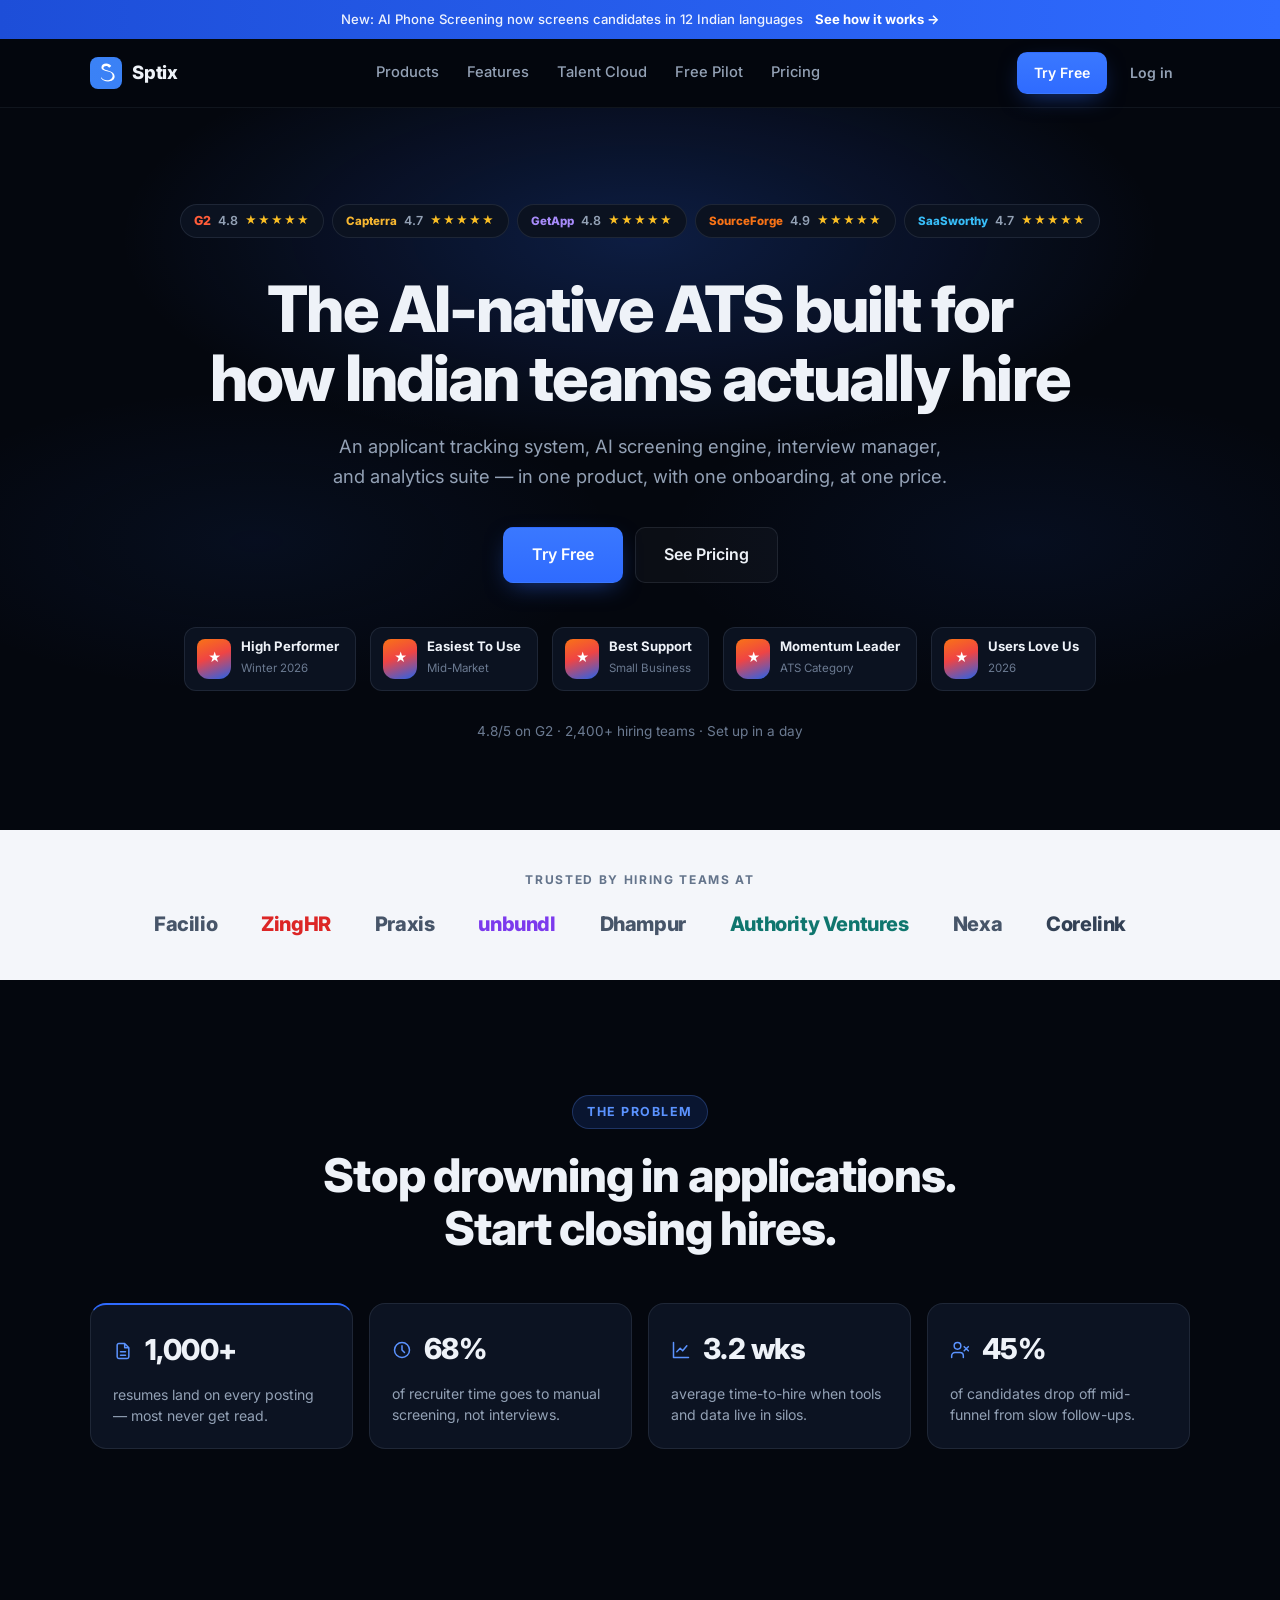
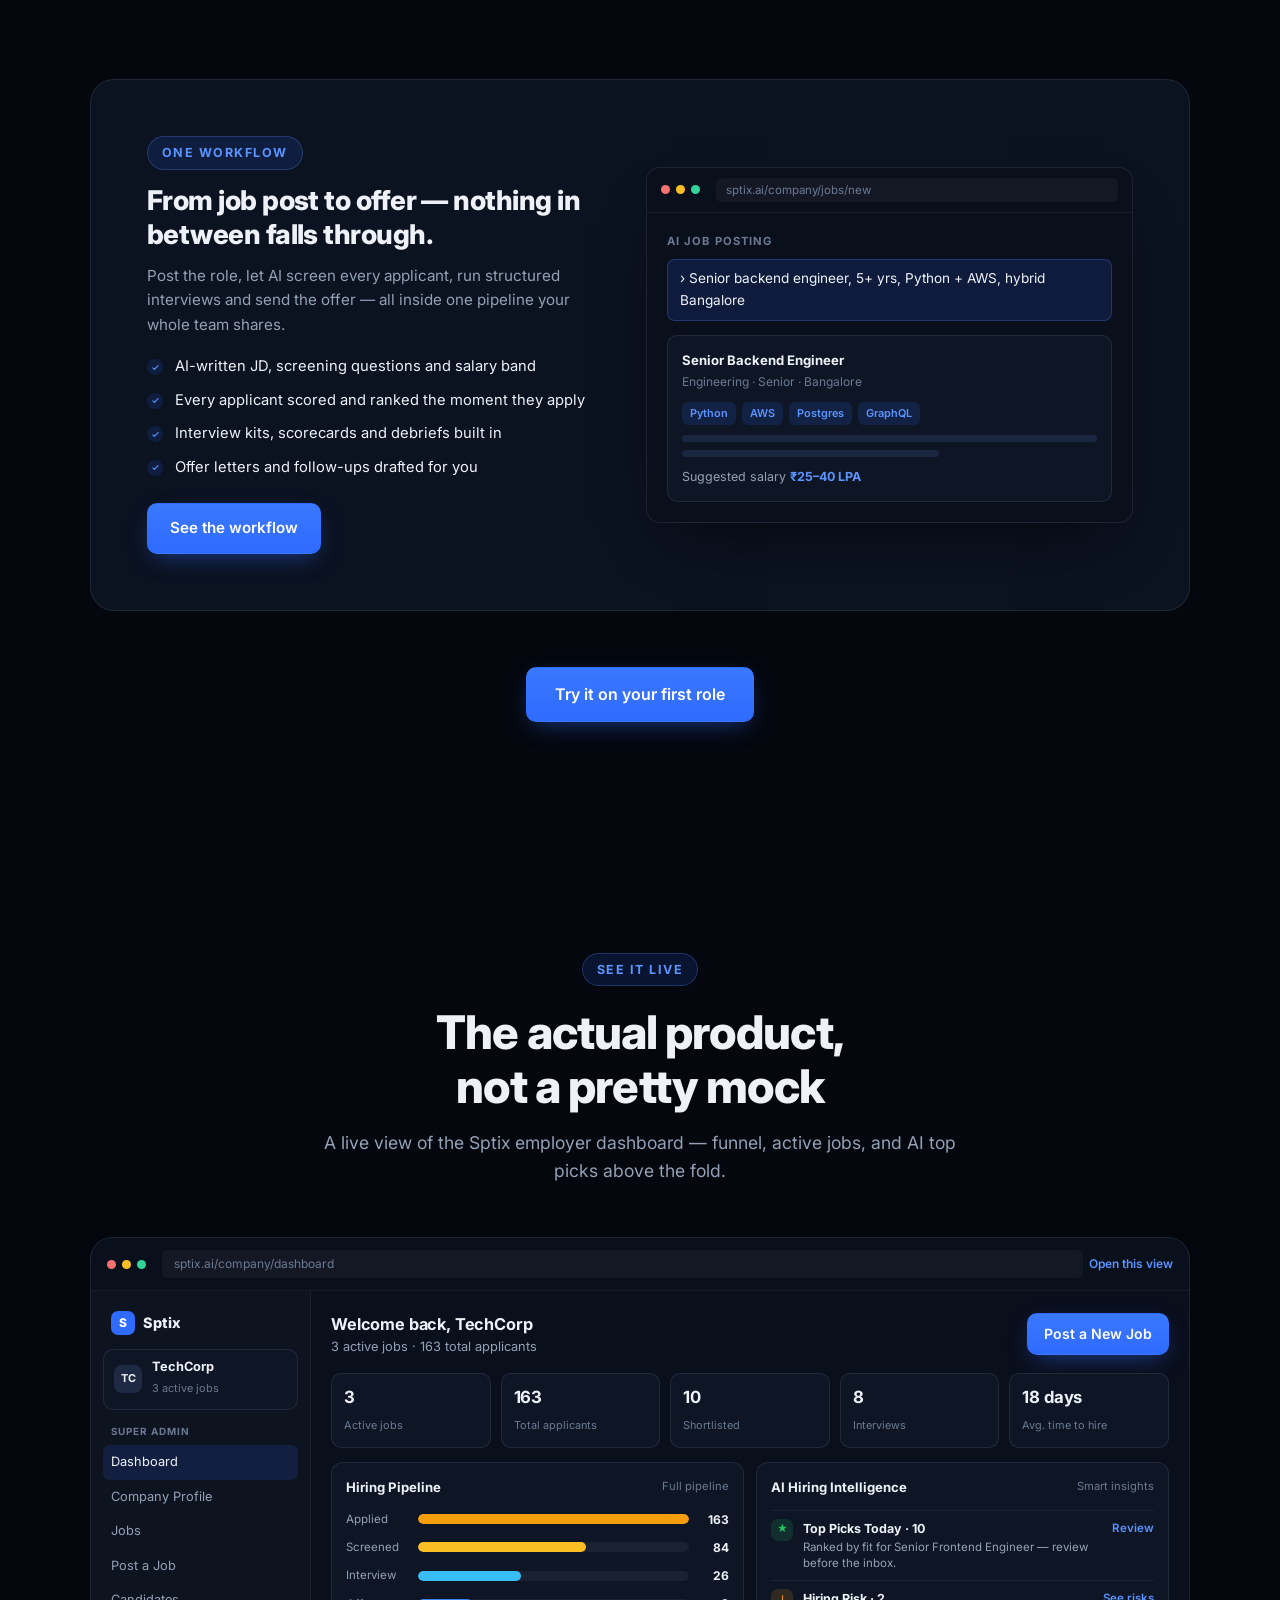
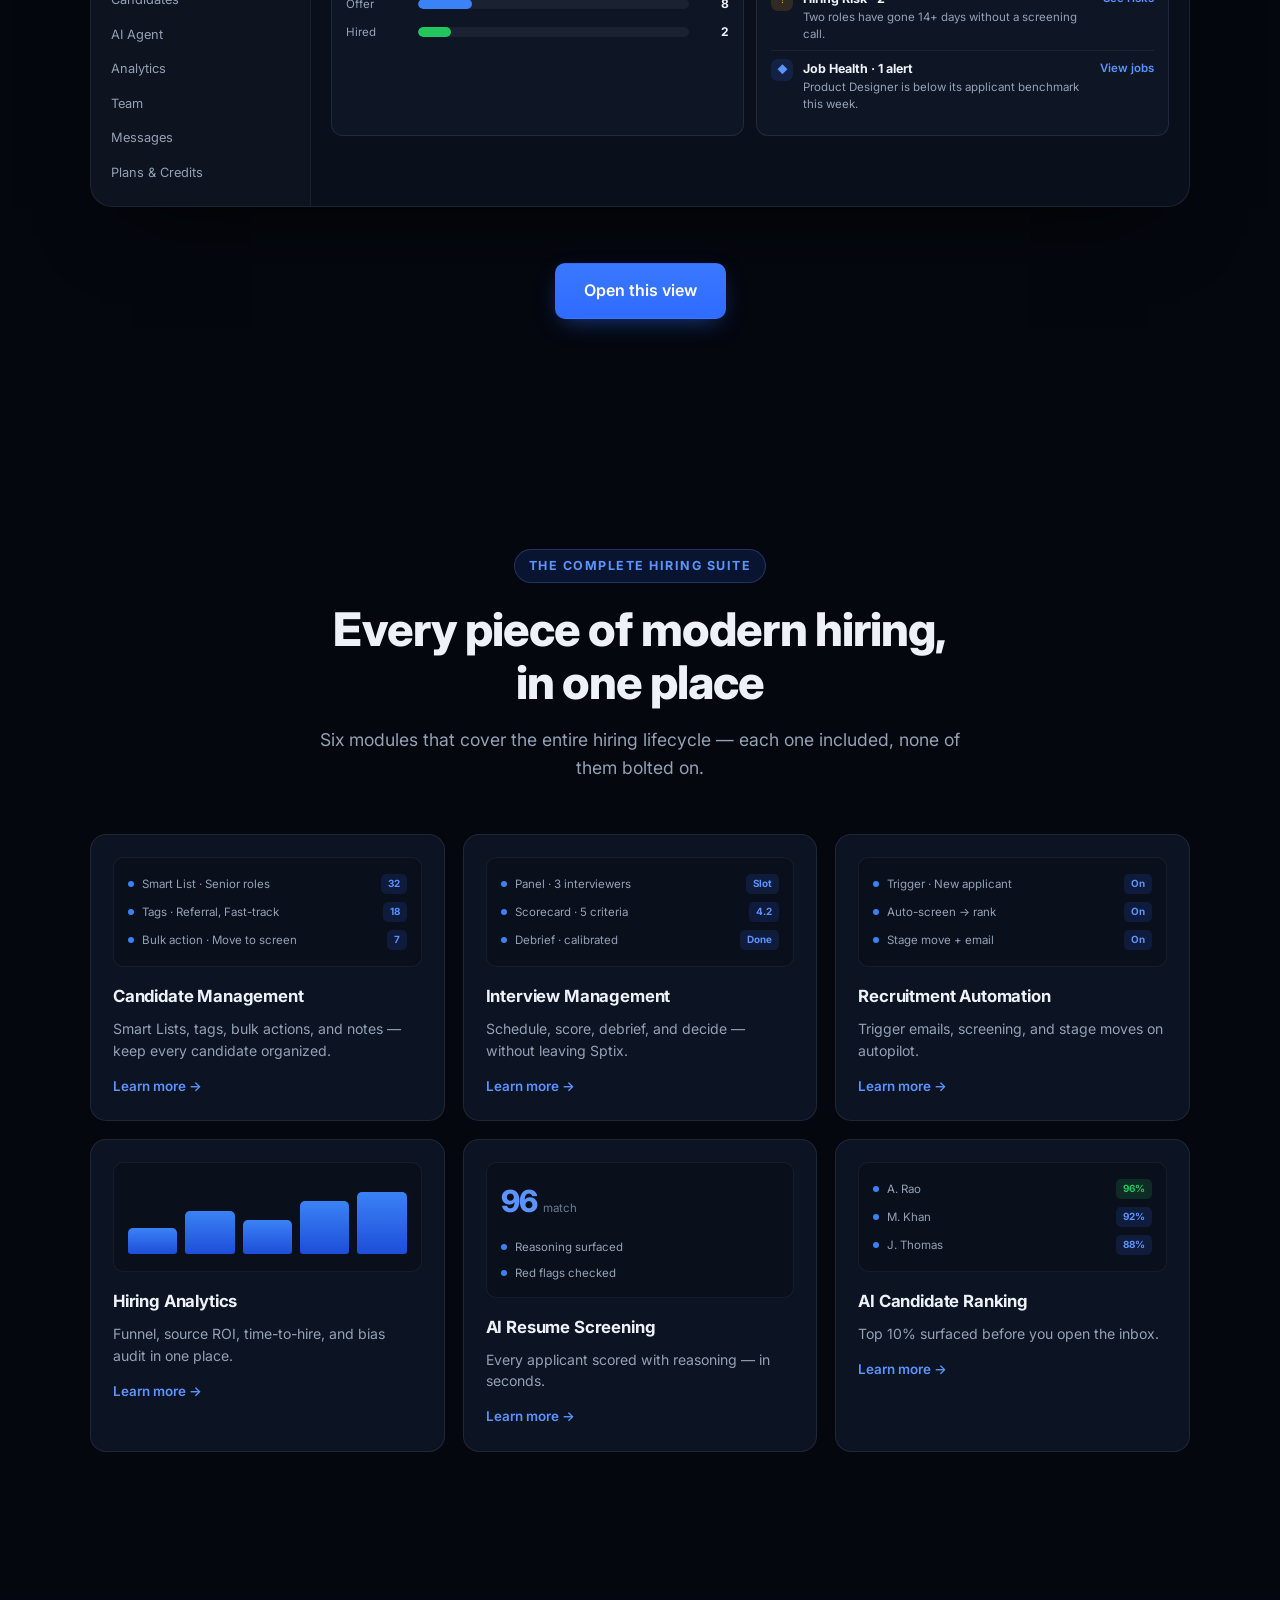
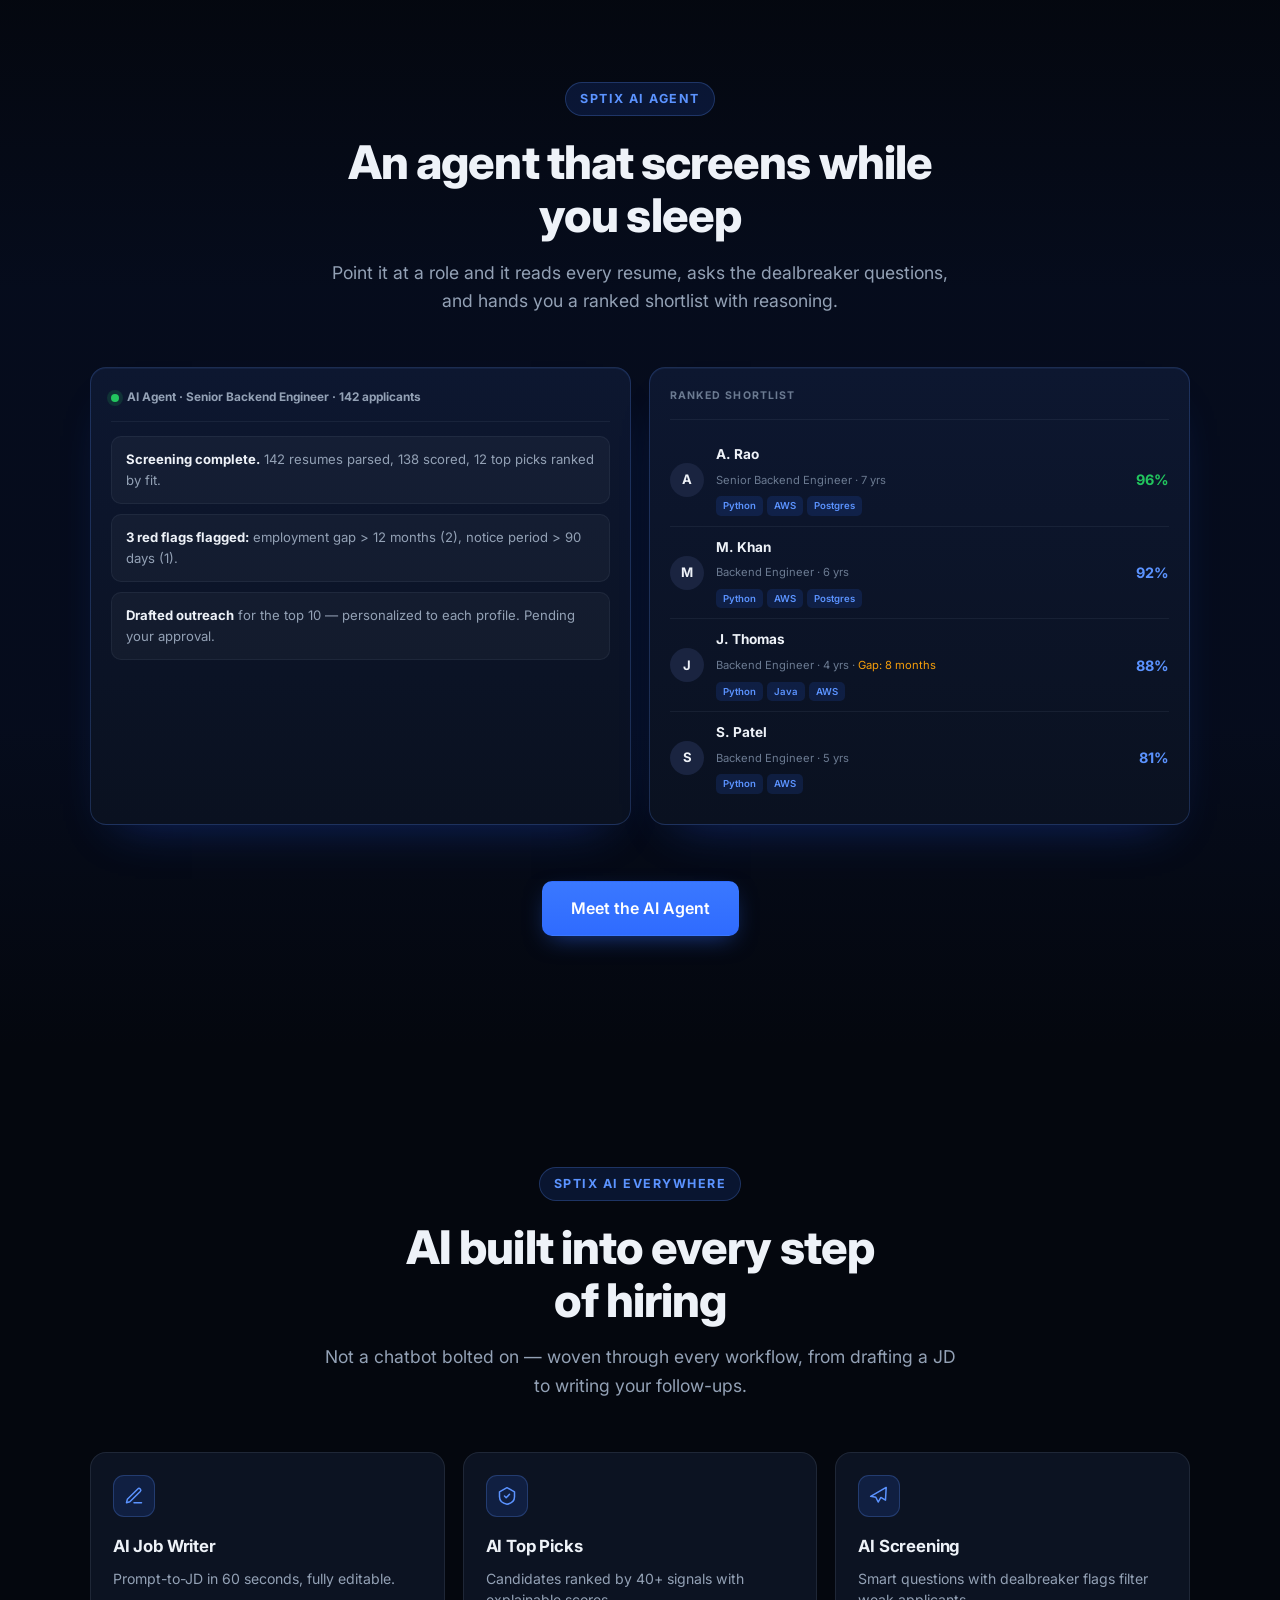
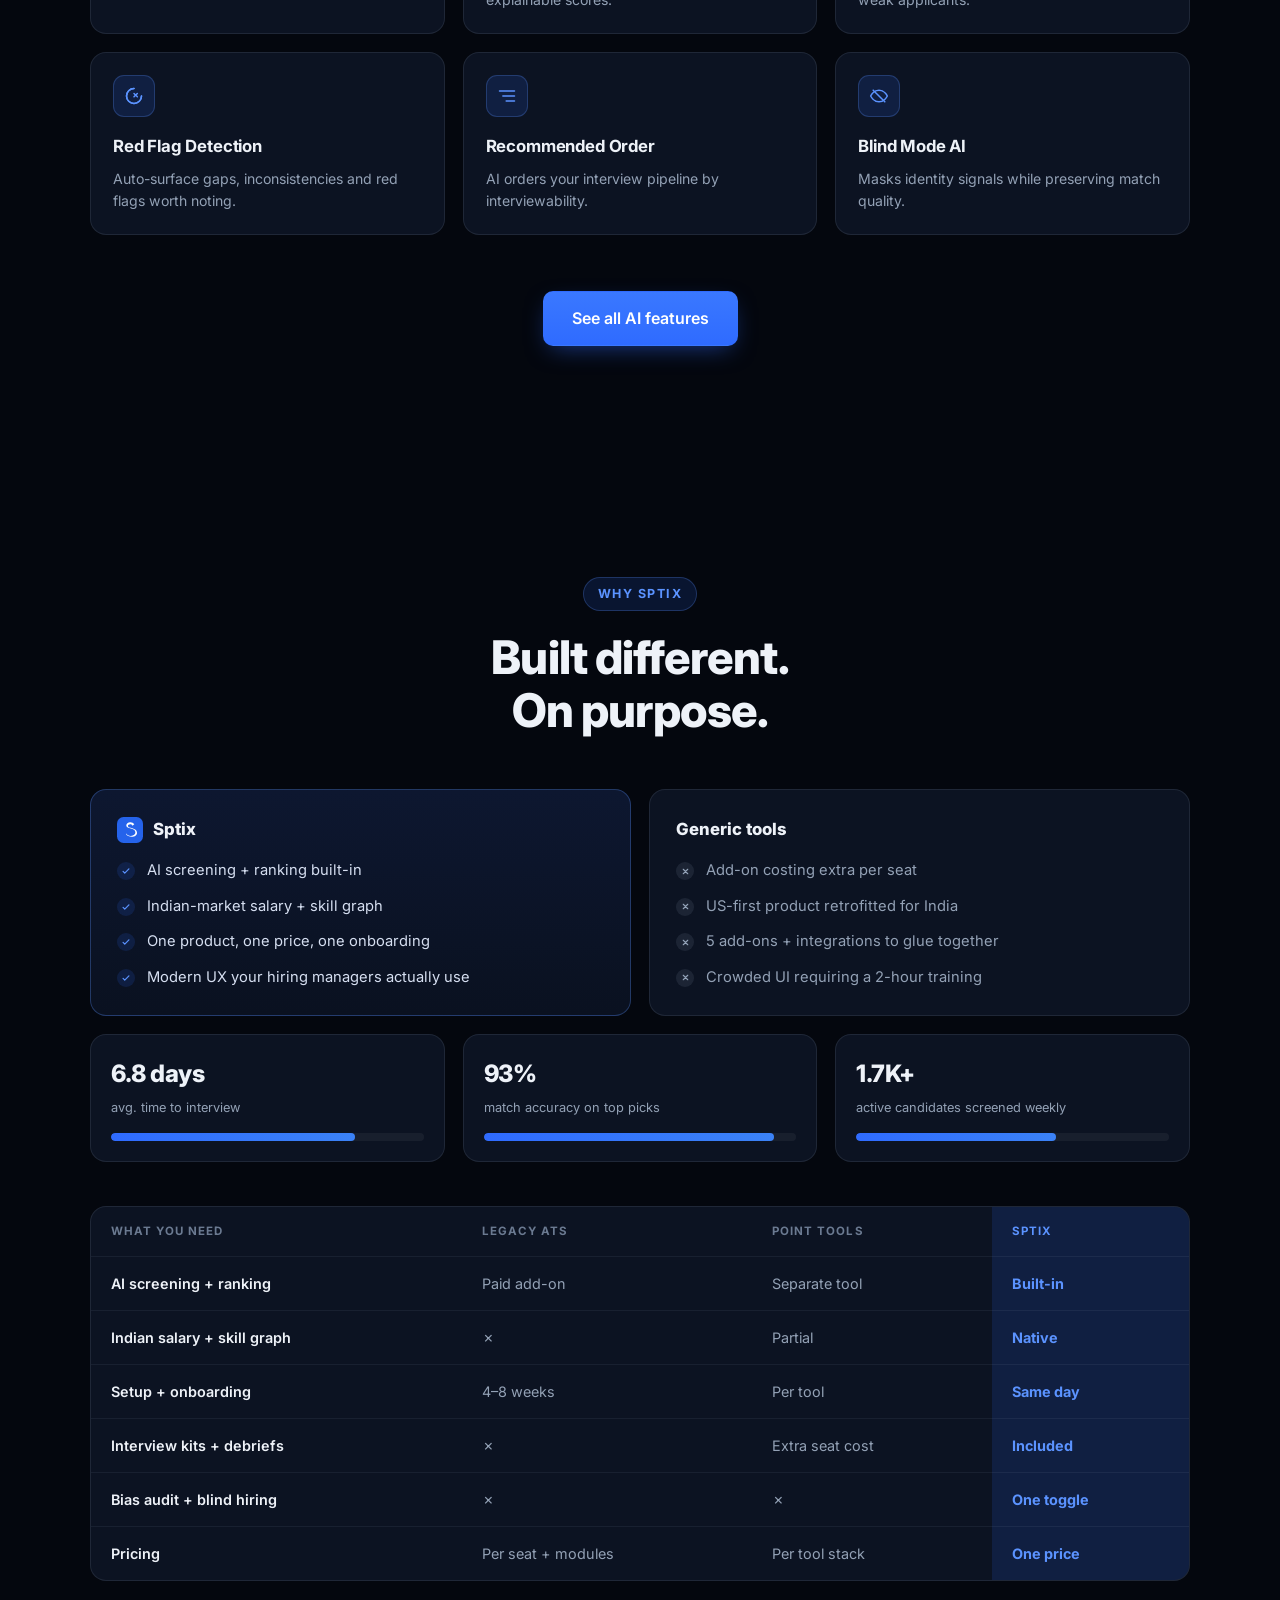
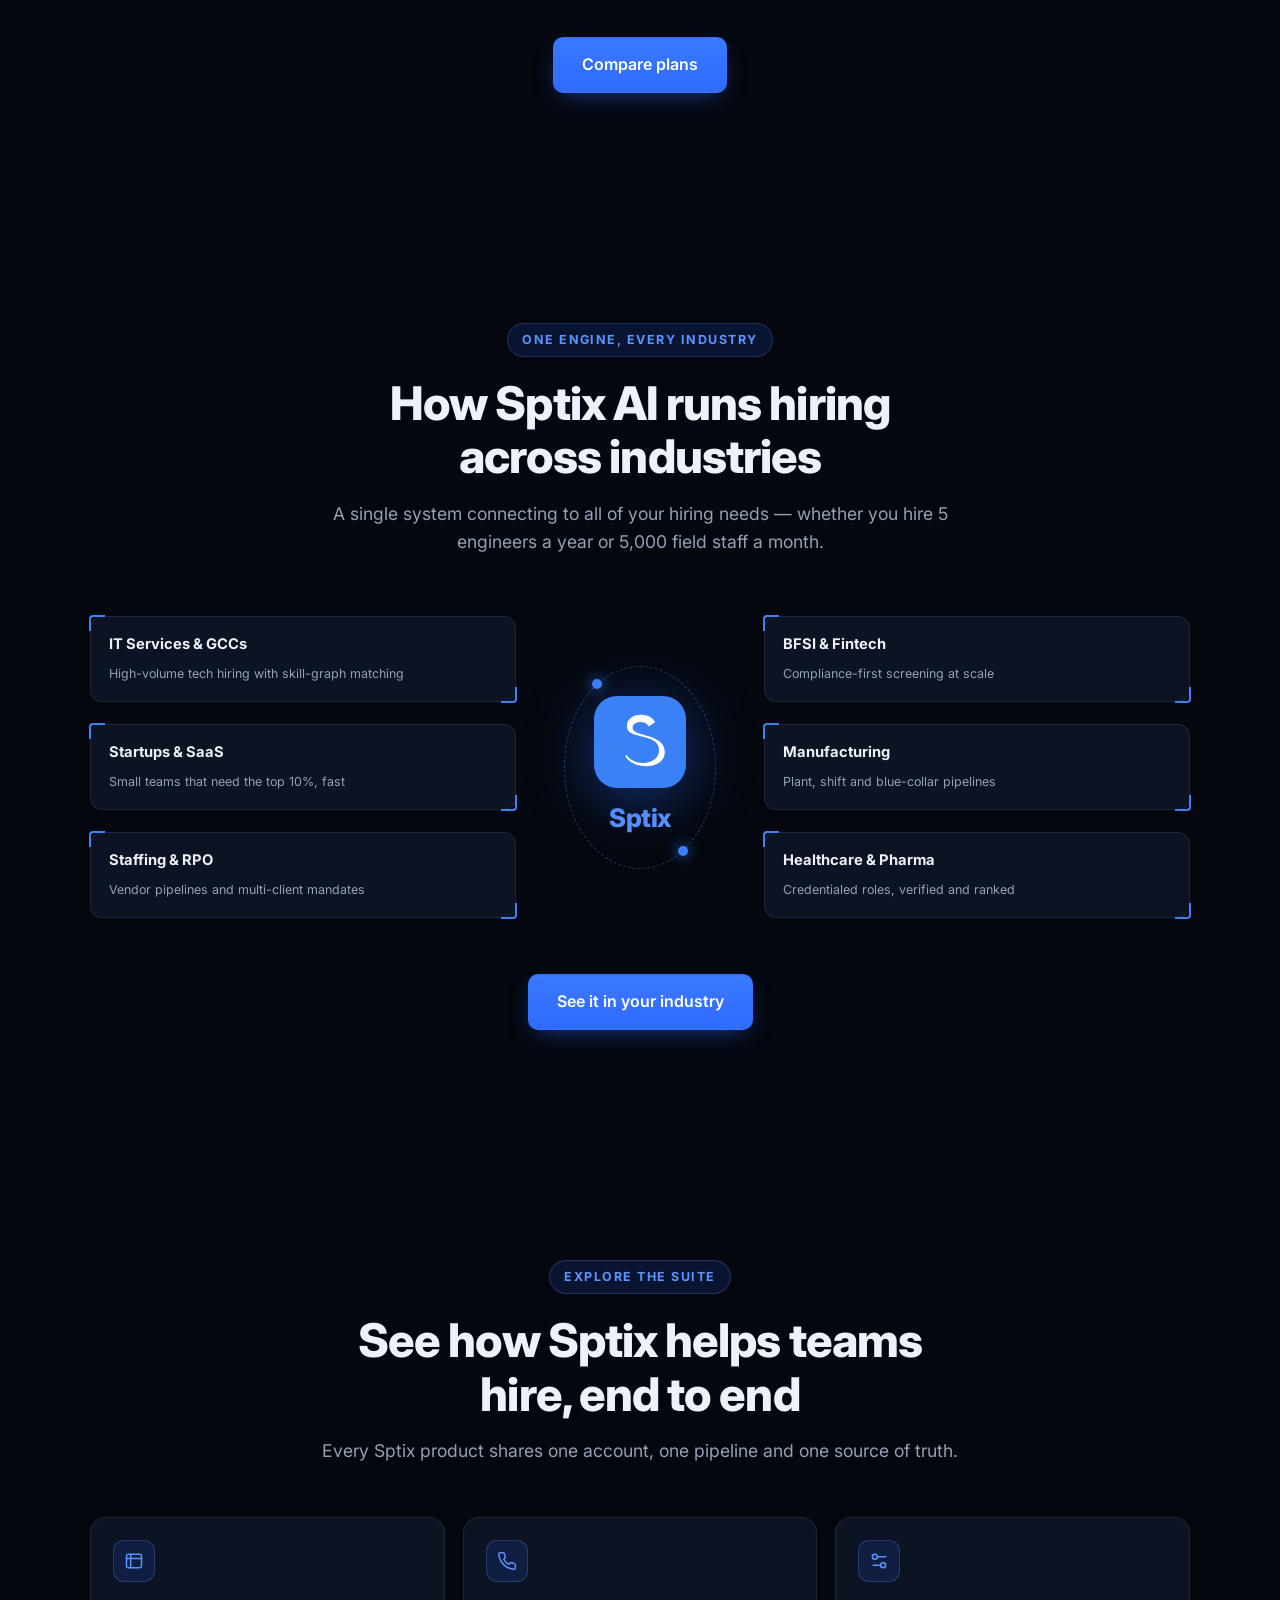
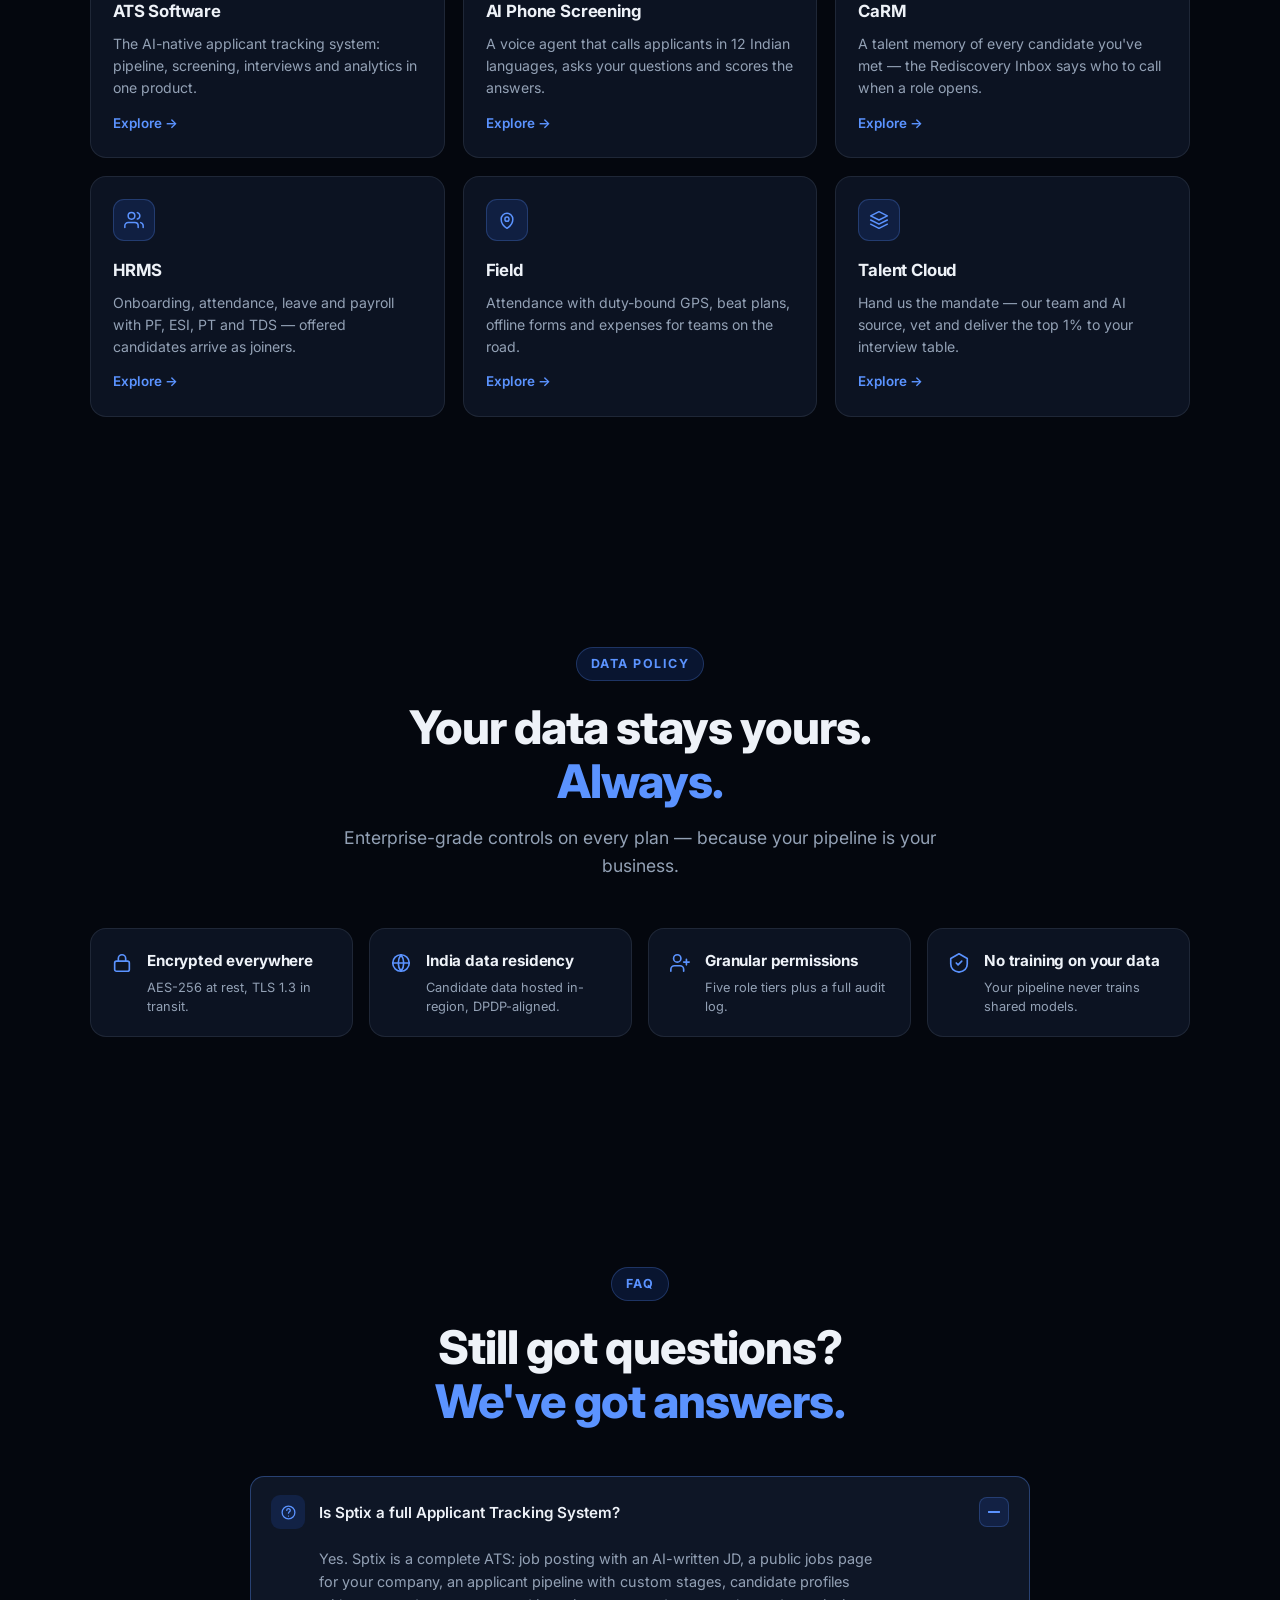
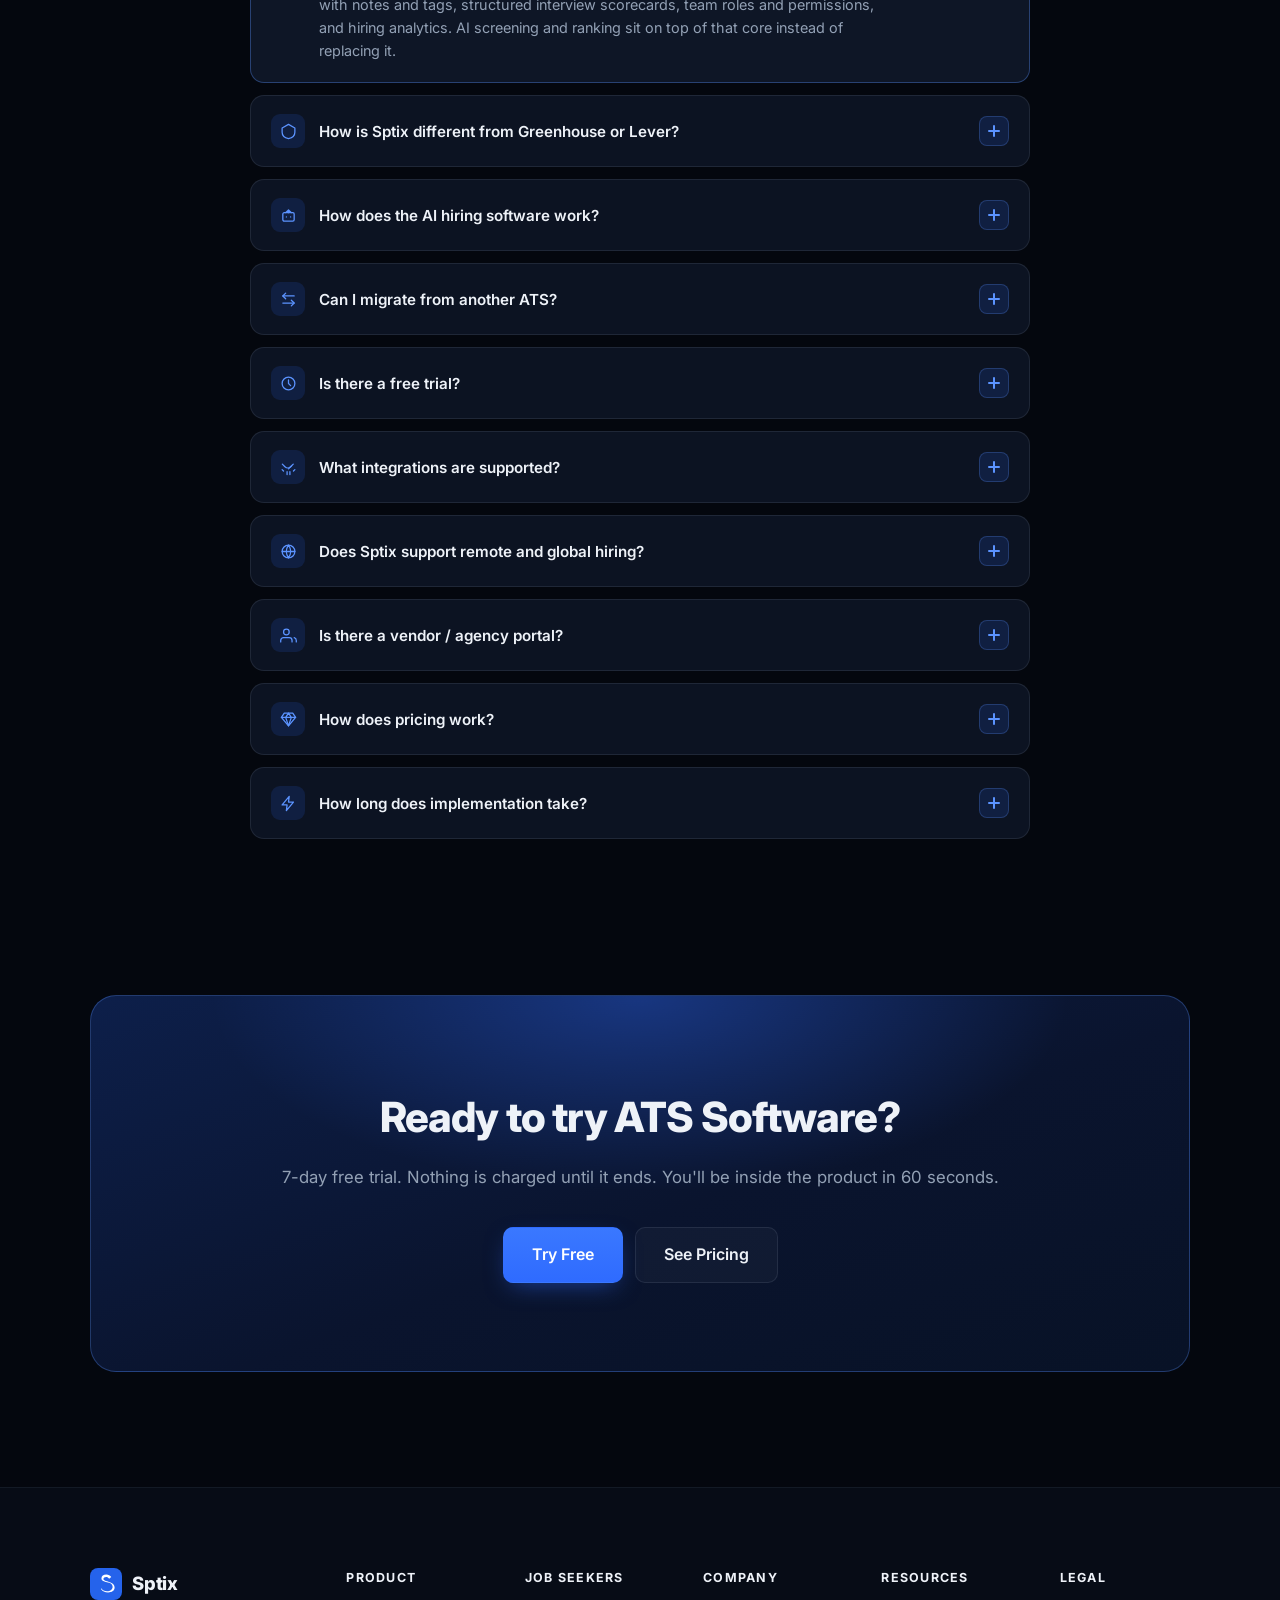
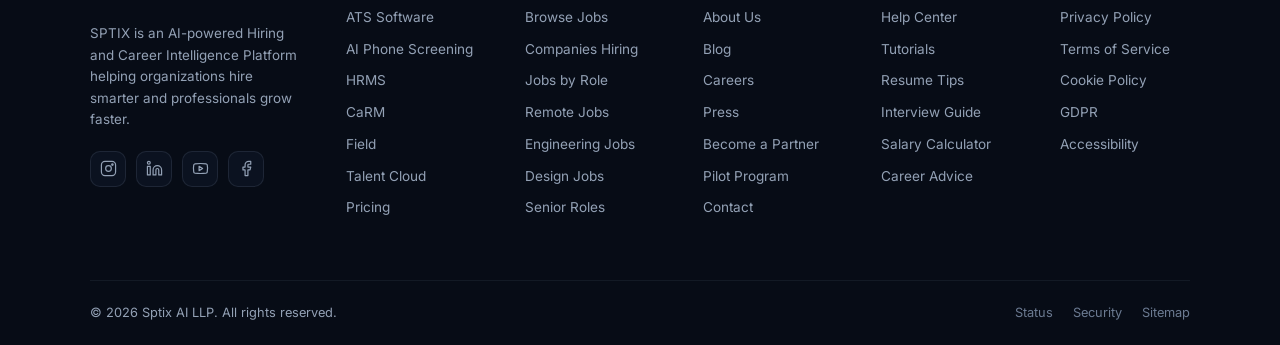
==== index.html @ e053ceda "Sptix ATS landing page — fully responsive marketing site Dark-themed single-page site for the Sptix " ====
<!DOCTYPE html>
<html lang="en">
<head>
<meta charset="UTF-8">
<meta name="viewport" content="width=device-width, initial-scale=1.0">
<title>Sptix — The AI-native ATS built for how Indian teams actually hire</title>
<meta name="description" content="An applicant tracking system, AI screening engine, interview manager, and analytics suite — in one product, with one onboarding, at one price.">
<link rel="preconnect" href="https://fonts.googleapis.com">
<link rel="preconnect" href="https://fonts.gstatic.com" crossorigin>
<link href="https://fonts.googleapis.com/css2?family=Inter:wght@400;500;600;700;800&display=swap" rel="stylesheet">
<link rel="stylesheet" href="css/styles.css">
<link rel="icon" href="data:image/svg+xml,%3Csvg xmlns='http://www.w3.org/2000/svg' viewBox='0 0 32 32'%3E%3Crect width='32' height='32' rx='8' fill='%232563eb'/%3E%3Cpath d='M11 20.5c1.2 2 3.5 3 6 3 3.4 0 5.7-1.9 5.7-4.6 0-6.4-11.5-3.4-11.5-8.5 0-2.4 2-4 5-4 2.2 0 4 .9 5.1 2.5l-2.2 1.6c-.8-1.1-1.8-1.6-3-1.6-1.8 0-2.9.9-2.9 2.1 0 3.2 11.5 1.9 11.5 8.5 0 3.1-2.8 5.1-6.7 5.1-3.2 0-6-1.3-7.3-3.4z' fill='%23fff' transform='scale(.86) translate(2.6,2.2)'/%3E%3C/svg%3E">
</head>
<body>

<!-- Announcement bar -->
<div class="announce">
  <div class="container announce-inner">
    <p>New: AI Phone Screening now screens candidates in 12 Indian languages</p>
    <a href="#" class="announce-link">See how it works <span aria-hidden="true">→</span></a>
  </div>
</div>

<!-- Header / Nav -->
<header class="site-header" id="top">
  <div class="container nav-wrap">
    <a href="#" class="brand" aria-label="Sptix home">
      <svg class="brand-mark" viewBox="0 0 40 40" aria-hidden="true">
        <rect width="40" height="40" rx="10" fill="url(#bm)"/>
        <path d="M14 25.4c1.4 2.4 4.3 3.7 7.3 3.7 4.2 0 7-2.3 7-5.6 0-7.8-14-4.2-14-10.4 0-2.9 2.5-4.9 6.1-4.9 2.7 0 4.9 1.1 6.2 3.1l-2.7 2c-1-1.4-2.2-2-3.6-2-2.2 0-3.5 1.1-3.5 2.6 0 3.9 14 2.3 14 10.4 0 3.8-3.4 6.2-8.2 6.2-3.9 0-7.3-1.6-8.9-4.2z" fill="#fff"/>
        <defs><linearGradient id="bm" x1="0" y1="0" x2="40" y2="40"><stop stop-color="#3b82f6"/><stop offset="1" stop-color="#1d4ed8"/></linearGradient></defs>
      </svg>
      <span class="brand-name">Sptix</span>
    </a>

    <nav class="nav-links" aria-label="Primary">
      <a href="#features">Products</a>
      <a href="#product">Features</a>
      <a href="#ai-agent">Talent Cloud</a>
      <a href="#suite">Free Pilot</a>
      <a href="#pricing">Pricing</a>
    </nav>

    <div class="nav-actions">
      <a href="#" class="btn btn-primary btn-sm">Try Free</a>
      <a href="#" class="btn btn-ghost btn-sm">Log in</a>
      <button class="nav-toggle" id="navToggle" aria-label="Open menu" aria-expanded="false" aria-controls="mobileMenu">
        <span></span><span></span><span></span>
      </button>
    </div>
  </div>

  <!-- Mobile menu -->
  <div class="mobile-menu" id="mobileMenu" hidden>
    <nav class="mobile-menu-links" aria-label="Mobile">
      <a href="#features">Products</a>
      <a href="#product">Features</a>
      <a href="#ai-agent">Talent Cloud</a>
      <a href="#suite">Free Pilot</a>
      <a href="#pricing">Pricing</a>
    </nav>
    <div class="mobile-menu-actions">
      <a href="#" class="btn btn-primary btn-block">Try Free</a>
      <a href="#" class="btn btn-ghost btn-block">Log in</a>
    </div>
  </div>
</header>

<main>

<!-- Hero -->
<section class="hero">
  <div class="hero-glow" aria-hidden="true"></div>
  <div class="container hero-inner">
    <div class="hero-badges">
      <span class="hb"><span class="hb-logo g2">G2</span> 4.8 <span class="stars" aria-hidden="true">★★★★★</span></span>
      <span class="hb"><span class="hb-logo cap">Capterra</span> 4.7 <span class="stars" aria-hidden="true">★★★★★</span></span>
      <span class="hb"><span class="hb-logo gtw">GetApp</span> 4.8 <span class="stars" aria-hidden="true">★★★★★</span></span>
      <span class="hb"><span class="hb-logo sd">SourceForge</span> 4.9 <span class="stars" aria-hidden="true">★★★★★</span></span>
      <span class="hb"><span class="hb-logo sa">SaaSworthy</span> 4.7 <span class="stars" aria-hidden="true">★★★★★</span></span>
    </div>

    <h1 class="hero-title">The AI-native ATS built for<br class="br-desktop"> how Indian teams actually hire</h1>
    <p class="hero-sub">An applicant tracking system, AI screening engine, interview manager, and analytics suite — in one product, with one onboarding, at one price.</p>

    <div class="hero-cta">
      <a href="#" class="btn btn-primary btn-lg">Try Free</a>
      <a href="#pricing" class="btn btn-outline btn-lg">See Pricing</a>
    </div>

    <div class="hero-awards">
      <div class="award"><span class="award-shield"></span><div><strong>High Performer</strong><small>Winter 2026</small></div></div>
      <div class="award"><span class="award-shield"></span><div><strong>Easiest To Use</strong><small>Mid-Market</small></div></div>
      <div class="award"><span class="award-shield"></span><div><strong>Best Support</strong><small>Small Business</small></div></div>
      <div class="award"><span class="award-shield"></span><div><strong>Momentum Leader</strong><small>ATS Category</small></div></div>
      <div class="award"><span class="award-shield"></span><div><strong>Users Love Us</strong><small>2026</small></div></div>
    </div>

    <p class="hero-note">4.8/5 on G2 · 2,400+ hiring teams · Set up in a day</p>
  </div>
</section>

<!-- Trust strip (light) -->
<section class="trust">
  <div class="container trust-inner">
    <p class="trust-label">Trusted by hiring teams at</p>
    <div class="trust-logos">
      <span class="tlogo">Facilio</span>
      <span class="tlogo">ZingHR</span>
      <span class="tlogo">Praxis</span>
      <span class="tlogo">unbundl</span>
      <span class="tlogo">Dhampur</span>
      <span class="tlogo">Authority&nbsp;Ventures</span>
      <span class="tlogo">Nexa</span>
      <span class="tlogo">Corelink</span>
    </div>
  </div>
</section>

<!-- Problem -->
<section class="section problem">
  <div class="container">
    <p class="eyebrow">The problem</p>
    <h2 class="section-title">Stop drowning in applications.<br class="br-desktop"> Start closing hires.</h2>
    <div class="stats-grid">
      <div class="stat-card stat-feature">
        <div class="stat-top">
          <svg class="ico" viewBox="0 0 24 24"><path d="M14 3v5h5M9 13h6M9 17h6M7 21h10a2 2 0 0 0 2-2V8l-5-5H7a2 2 0 0 0-2 2v14a2 2 0 0 0 2 2Z"/></svg>
          <span class="stat-num">1,000+</span>
        </div>
        <p class="stat-label">resumes land on every posting — most never get read.</p>
      </div>
      <div class="stat-card">
        <div class="stat-top">
          <svg class="ico" viewBox="0 0 24 24"><circle cx="12" cy="12" r="9"/><path d="M12 7v5l3 3"/></svg>
          <span class="stat-num">68%</span>
        </div>
        <p class="stat-label">of recruiter time goes to manual screening, not interviews.</p>
      </div>
      <div class="stat-card">
        <div class="stat-top">
          <svg class="ico" viewBox="0 0 24 24"><path d="M3 3v18h18"/><path d="m7 14 4-4 3 3 5-6"/></svg>
          <span class="stat-num">3.2 wks</span>
        </div>
        <p class="stat-label">average time-to-hire when tools and data live in silos.</p>
      </div>
      <div class="stat-card">
        <div class="stat-top">
          <svg class="ico" viewBox="0 0 24 24"><path d="M16 21v-2a4 4 0 0 0-4-4H6a4 4 0 0 0-4 4v2"/><circle cx="9" cy="7" r="4"/><path d="m17 8 5 5m0-5-5 5"/></svg>
          <span class="stat-num">45%</span>
        </div>
        <p class="stat-label">of candidates drop off mid-funnel from slow follow-ups.</p>
      </div>
    </div>
  </div>
</section>

<!-- Workflow preview block -->
<section class="section workflow">
  <div class="container">
    <div class="split-panel">
      <div class="split-text">
        <p class="eyebrow">One workflow</p>
        <h3>From job post to offer — nothing in between falls through.</h3>
        <p class="muted">Post the role, let AI screen every applicant, run structured interviews and send the offer — all inside one pipeline your whole team shares.</p>
        <ul class="check-list">
          <li>AI-written JD, screening questions and salary band</li>
          <li>Every applicant scored and ranked the moment they apply</li>
          <li>Interview kits, scorecards and debriefs built in</li>
          <li>Offer letters and follow-ups drafted for you</li>
        </ul>
        <a href="#" class="btn btn-primary">See the workflow</a>
      </div>
      <div class="split-ui">
        <div class="mini-window">
          <div class="mw-bar"><span class="mw-dot"></span><span class="mw-dot"></span><span class="mw-dot"></span><span class="mw-url">sptix.ai/company/jobs/new</span></div>
          <div class="mw-body">
            <p class="mw-label">AI Job Posting</p>
            <p class="mw-prompt">› Senior backend engineer, 5+ yrs, Python + AWS, hybrid Bangalore</p>
            <div class="mw-card">
              <strong>Senior Backend Engineer</strong>
              <span class="mw-meta">Engineering · Senior · Bangalore</span>
              <div class="mw-chips"><span>Python</span><span>AWS</span><span>Postgres</span><span>GraphQL</span></div>
              <div class="mw-line"></div>
              <div class="mw-line short"></div>
              <div class="mw-salary">Suggested salary <strong>₹25–40 LPA</strong></div>
            </div>
          </div>
        </div>
      </div>
    </div>
    <div class="center"><a href="#" class="btn btn-primary btn-lg">Try it on your first role</a></div>
  </div>
</section>

<!-- Product preview -->
<section class="section product" id="product">
  <div class="container">
    <p class="eyebrow">See it live</p>
    <h2 class="section-title">The actual product,<br class="br-desktop"> not a pretty mock</h2>
    <p class="section-sub">A live view of the Sptix employer dashboard — funnel, active jobs, and AI top picks above the fold.</p>

    <div class="dash">
      <div class="dash-bar">
        <span class="mw-dot"></span><span class="mw-dot"></span><span class="mw-dot"></span>
        <span class="dash-url">sptix.ai/company/dashboard</span>
        <a href="#" class="dash-open">Open this view</a>
      </div>
      <div class="dash-body">
        <aside class="dash-side">
          <div class="ds-brand"><span class="ds-logo">S</span> Sptix</div>
          <div class="ds-company"><span class="ds-avatar">TC</span><div><strong>TechCorp</strong><small>3 active jobs</small></div></div>
          <nav class="ds-nav">
            <span class="ds-head">Super Admin</span>
            <a class="active" href="#">Dashboard</a>
            <a href="#">Company Profile</a>
            <a href="#">Jobs</a>
            <a href="#">Post a Job</a>
            <a href="#">Candidates</a>
            <a href="#">AI Agent</a>
            <a href="#">Analytics</a>
            <a href="#">Team</a>
            <a href="#">Messages</a>
            <a href="#">Plans &amp; Credits</a>
          </nav>
        </aside>
        <div class="dash-main">
          <div class="dash-top">
            <div><h4>Welcome back, TechCorp</h4><p class="muted">3 active jobs · 163 total applicants</p></div>
            <a href="#" class="btn btn-primary btn-sm">Post a New Job</a>
          </div>
          <div class="dash-stats">
            <div class="dstat"><strong>3</strong><span>Active jobs</span></div>
            <div class="dstat"><strong>163</strong><span>Total applicants</span></div>
            <div class="dstat"><strong>10</strong><span>Shortlisted</span></div>
            <div class="dstat"><strong>8</strong><span>Interviews</span></div>
            <div class="dstat"><strong>18 days</strong><span>Avg. time to hire</span></div>
          </div>
          <div class="dash-grid">
            <div class="dash-card funnel">
              <div class="dc-head"><strong>Hiring Pipeline</strong><span>Full pipeline</span></div>
              <div class="funnel-rows">
                <div class="frow"><span>Applied</span><div class="fbar" style="--w:100%"><i></i></div><b>163</b></div>
                <div class="frow"><span>Screened</span><div class="fbar" style="--w:62%"><i></i></div><b>84</b></div>
                <div class="frow"><span>Interview</span><div class="fbar" style="--w:38%"><i></i></div><b>26</b></div>
                <div class="frow"><span>Offer</span><div class="fbar" style="--w:20%"><i></i></div><b>8</b></div>
                <div class="frow"><span>Hired</span><div class="fbar" style="--w:12%"><i></i></div><b>2</b></div>
              </div>
            </div>
            <div class="dash-card">
              <div class="dc-head"><strong>AI Hiring Intelligence</strong><span>Smart insights</span></div>
              <div class="ai-row"><span class="ai-ico top">★</span><div><strong>Top Picks Today · 10</strong><p>Ranked by fit for Senior Frontend Engineer — review before the inbox.</p></div><a href="#">Review</a></div>
              <div class="ai-row"><span class="ai-ico risk">!</span><div><strong>Hiring Risk · 2</strong><p>Two roles have gone 14+ days without a screening call.</p></div><a href="#">See risks</a></div>
              <div class="ai-row"><span class="ai-ico job">◆</span><div><strong>Job Health · 1 alert</strong><p>Product Designer is below its applicant benchmark this week.</p></div><a href="#">View jobs</a></div>
            </div>
          </div>
        </div>
      </div>
    </div>
    <div class="center"><a href="#" class="btn btn-primary btn-lg">Open this view</a></div>
  </div>
</section>

<!-- Feature / module cards -->
<section class="section features" id="features">
  <div class="container">
    <p class="eyebrow">The complete hiring suite</p>
    <h2 class="section-title">Every piece of modern hiring,<br class="br-desktop"> in one place</h2>
    <p class="section-sub">Six modules that cover the entire hiring lifecycle — each one included, none of them bolted on.</p>

    <div class="card-grid grid-3">
      <a href="#" class="feat-card">
        <div class="fc-preview">
          <div class="fcp-row"><span class="fcp-dot"></span>Smart List · Senior roles<span class="fcp-tag">32</span></div>
          <div class="fcp-row"><span class="fcp-dot"></span>Tags · Referral, Fast-track<span class="fcp-tag">18</span></div>
          <div class="fcp-row"><span class="fcp-dot"></span>Bulk action · Move to screen<span class="fcp-tag">7</span></div>
        </div>
        <h3>Candidate Management</h3>
        <p>Smart Lists, tags, bulk actions, and notes — keep every candidate organized.</p>
        <span class="fc-link">Learn more →</span>
      </a>
      <a href="#" class="feat-card">
        <div class="fc-preview">
          <div class="fcp-row"><span class="fcp-dot"></span>Panel · 3 interviewers<span class="fcp-tag">Slot</span></div>
          <div class="fcp-row"><span class="fcp-dot"></span>Scorecard · 5 criteria<span class="fcp-tag">4.2</span></div>
          <div class="fcp-row"><span class="fcp-dot"></span>Debrief · calibrated<span class="fcp-tag">Done</span></div>
        </div>
        <h3>Interview Management</h3>
        <p>Schedule, score, debrief, and decide — without leaving Sptix.</p>
        <span class="fc-link">Learn more →</span>
      </a>
      <a href="#" class="feat-card">
        <div class="fc-preview">
          <div class="fcp-row"><span class="fcp-dot"></span>Trigger · New applicant<span class="fcp-tag">On</span></div>
          <div class="fcp-row"><span class="fcp-dot"></span>Auto-screen → rank<span class="fcp-tag">On</span></div>
          <div class="fcp-row"><span class="fcp-dot"></span>Stage move + email<span class="fcp-tag">On</span></div>
        </div>
        <h3>Recruitment Automation</h3>
        <p>Trigger emails, screening, and stage moves on autopilot.</p>
        <span class="fc-link">Learn more →</span>
      </a>
      <a href="#" class="feat-card">
        <div class="fc-preview">
          <div class="fcp-bars"><i style="--h:40%"></i><i style="--h:65%"></i><i style="--h:52%"></i><i style="--h:80%"></i><i style="--h:95%"></i></div>
        </div>
        <h3>Hiring Analytics</h3>
        <p>Funnel, source ROI, time-to-hire, and bias audit in one place.</p>
        <span class="fc-link">Learn more →</span>
      </a>
      <a href="#" class="feat-card">
        <div class="fc-preview">
          <div class="fcp-score"><span>96</span><em>match</em></div>
          <div class="fcp-row"><span class="fcp-dot"></span>Reasoning surfaced</div>
          <div class="fcp-row"><span class="fcp-dot"></span>Red flags checked</div>
        </div>
        <h3>AI Resume Screening</h3>
        <p>Every applicant scored with reasoning — in seconds.</p>
        <span class="fc-link">Learn more →</span>
      </a>
      <a href="#" class="feat-card">
        <div class="fc-preview">
          <div class="fcp-row"><span class="fcp-dot"></span>A. Rao<span class="fcp-tag hi">96%</span></div>
          <div class="fcp-row"><span class="fcp-dot"></span>M. Khan<span class="fcp-tag">92%</span></div>
          <div class="fcp-row"><span class="fcp-dot"></span>J. Thomas<span class="fcp-tag">88%</span></div>
        </div>
        <h3>AI Candidate Ranking</h3>
        <p>Top 10% surfaced before you open the inbox.</p>
        <span class="fc-link">Learn more →</span>
      </a>
    </div>
  </div>
</section>

<!-- AI Agent -->
<section class="section ai-agent" id="ai-agent">
  <div class="container">
    <p class="eyebrow">Sptix AI Agent</p>
    <h2 class="section-title">An agent that screens while<br class="br-desktop"> you sleep</h2>
    <p class="section-sub">Point it at a role and it reads every resume, asks the dealbreaker questions, and hands you a ranked shortlist with reasoning.</p>

    <div class="agent-panel">
      <div class="agent-col">
        <div class="agent-card">
          <div class="ac-head"><span class="ac-pulse"></span>AI Agent · Senior Backend Engineer · 142 applicants</div>
          <div class="ac-msg"><strong>Screening complete.</strong> 142 resumes parsed, 138 scored, 12 top picks ranked by fit.</div>
          <div class="ac-msg"><strong>3 red flags flagged:</strong> employment gap &gt; 12 months (2), notice period &gt; 90 days (1).</div>
          <div class="ac-msg"><strong>Drafted outreach</strong> for the top 10 — personalized to each profile. Pending your approval.</div>
        </div>
      </div>
      <div class="agent-col">
        <div class="agent-card">
          <div class="ac-head muted-head">Ranked shortlist</div>
          <div class="rank-row"><span class="rank-av">A</span><div><strong>A. Rao</strong><small>Senior Backend Engineer · 7 yrs</small><div class="rk-chips"><span>Python</span><span>AWS</span><span>Postgres</span></div></div><b class="rank-score top">96%</b></div>
          <div class="rank-row"><span class="rank-av">M</span><div><strong>M. Khan</strong><small>Backend Engineer · 6 yrs</small><div class="rk-chips"><span>Python</span><span>AWS</span><span>Postgres</span></div></div><b class="rank-score">92%</b></div>
          <div class="rank-row"><span class="rank-av">J</span><div><strong>J. Thomas</strong><small>Backend Engineer · 4 yrs · <em>Gap: 8 months</em></small><div class="rk-chips"><span>Python</span><span>Java</span><span>AWS</span></div></div><b class="rank-score">88%</b></div>
          <div class="rank-row"><span class="rank-av">S</span><div><strong>S. Patel</strong><small>Backend Engineer · 5 yrs</small><div class="rk-chips"><span>Python</span><span>AWS</span></div></div><b class="rank-score">81%</b></div>
        </div>
      </div>
    </div>
    <div class="center"><a href="#" class="btn btn-primary btn-lg">Meet the AI Agent</a></div>
  </div>
</section>

<!-- Benefits / AI everywhere -->
<section class="section benefits">
  <div class="container">
    <p class="eyebrow">Sptix AI everywhere</p>
    <h2 class="section-title">AI built into every step<br class="br-desktop"> of hiring</h2>
    <p class="section-sub">Not a chatbot bolted on — woven through every workflow, from drafting a JD to writing your follow-ups.</p>

    <div class="card-grid grid-3">
      <div class="icon-card">
        <span class="ic-box"><svg class="ico" viewBox="0 0 24 24"><path d="M12 20h9M16.5 3.5a2.1 2.1 0 0 1 3 3L7 19l-4 1 1-4Z"/></svg></span>
        <h3>AI Job Writer</h3>
        <p>Prompt-to-JD in 60 seconds, fully editable.</p>
      </div>
      <div class="icon-card">
        <span class="ic-box"><svg class="ico" viewBox="0 0 24 24"><path d="M12 2 3 7v6c0 5 4 8 9 9 5-1 9-4 9-9V7Z"/><path d="m9 12 2 2 4-4"/></svg></span>
        <h3>AI Top Picks</h3>
        <p>Candidates ranked by 40+ signals with explainable scores.</p>
      </div>
      <div class="icon-card">
        <span class="ic-box"><svg class="ico" viewBox="0 0 24 24"><path d="M22 3 2 11l6 2 2 6 4-5 5 4z" transform="rotate(-8 12 12)"/></svg></span>
        <h3>AI Screening</h3>
        <p>Smart questions with dealbreaker flags filter weak applicants.</p>
      </div>
      <div class="icon-card">
        <span class="ic-box"><svg class="ico" viewBox="0 0 24 24"><path d="m12 9 4 4m0-4-4 4M12 3a9 9 0 1 0 9 9" /><path d="M12 3a9 9 0 1 0 9 9h0"/></svg></span>
        <h3>Red Flag Detection</h3>
        <p>Auto-surface gaps, inconsistencies and red flags worth noting.</p>
      </div>
      <div class="icon-card">
        <span class="ic-box"><svg class="ico" viewBox="0 0 24 24"><path d="M3 6h18M7 12h14M11 18h10"/></svg></span>
        <h3>Recommended Order</h3>
        <p>AI orders your interview pipeline by interviewability.</p>
      </div>
      <div class="icon-card">
        <span class="ic-box"><svg class="ico" viewBox="0 0 24 24"><path d="M2 12s3.5-7 10-7 10 7 10 7-3.5 7-10 7-10-7-10-7Z"/><path d="m5 5 14 14"/></svg></span>
        <h3>Blind Mode AI</h3>
        <p>Masks identity signals while preserving match quality.</p>
      </div>
    </div>
    <div class="center"><a href="#" class="btn btn-primary btn-lg">See all AI features</a></div>
  </div>
</section>

<!-- Why Sptix / comparison -->
<section class="section compare" id="pricing">
  <div class="container">
    <p class="eyebrow">Why Sptix</p>
    <h2 class="section-title">Built different.<br class="br-desktop"> On purpose.</h2>

    <div class="compare-panels">
      <div class="cp cp-sptix">
        <div class="cp-head"><svg class="cp-logo" viewBox="0 0 40 40"><rect width="40" height="40" rx="10" fill="#2563eb"/><path d="M14 25.4c1.4 2.4 4.3 3.7 7.3 3.7 4.2 0 7-2.3 7-5.6 0-7.8-14-4.2-14-10.4 0-2.9 2.5-4.9 6.1-4.9 2.7 0 4.9 1.1 6.2 3.1l-2.7 2c-1-1.4-2.2-2-3.6-2-2.2 0-3.5 1.1-3.5 2.6 0 3.9 14 2.3 14 10.4 0 3.8-3.4 6.2-8.2 6.2-3.9 0-7.3-1.6-8.9-4.2z" fill="#fff"/></svg> Sptix</div>
        <ul>
          <li>AI screening + ranking built-in</li>
          <li>Indian-market salary + skill graph</li>
          <li>One product, one price, one onboarding</li>
          <li>Modern UX your hiring managers actually use</li>
        </ul>
      </div>
      <div class="cp cp-generic">
        <div class="cp-head">Generic tools</div>
        <ul>
          <li>Add-on costing extra per seat</li>
          <li>US-first product retrofitted for India</li>
          <li>5 add-ons + integrations to glue together</li>
          <li>Crowded UI requiring a 2-hour training</li>
        </ul>
      </div>
    </div>

    <div class="mini-stats">
      <div class="mini-stat"><strong>6.8 days</strong><span>avg. time to interview</span><div class="ms-bar"><i style="--w:78%"></i></div></div>
      <div class="mini-stat"><strong>93%</strong><span>match accuracy on top picks</span><div class="ms-bar"><i style="--w:93%"></i></div></div>
      <div class="mini-stat"><strong>1.7K+</strong><span>active candidates screened weekly</span><div class="ms-bar"><i style="--w:64%"></i></div></div>
    </div>

    <!-- Comparison table -->
    <div class="table-wrap" role="region" aria-label="Feature comparison" tabindex="0">
      <table class="cmp-table">
        <thead>
          <tr><th>What you need</th><th>Legacy ATS</th><th>Point tools</th><th class="hl">Sptix</th></tr>
        </thead>
        <tbody>
          <tr><td>AI screening + ranking</td><td>Paid add-on</td><td>Separate tool</td><td class="hl">Built-in</td></tr>
          <tr><td>Indian salary + skill graph</td><td>✗</td><td>Partial</td><td class="hl">Native</td></tr>
          <tr><td>Setup + onboarding</td><td>4–8 weeks</td><td>Per tool</td><td class="hl">Same day</td></tr>
          <tr><td>Interview kits + debriefs</td><td>✗</td><td>Extra seat cost</td><td class="hl">Included</td></tr>
          <tr><td>Bias audit + blind hiring</td><td>✗</td><td>✗</td><td class="hl">One toggle</td></tr>
          <tr><td>Pricing</td><td>Per seat + modules</td><td>Per tool stack</td><td class="hl">One price</td></tr>
        </tbody>
      </table>
    </div>
    <p class="table-hint">Scroll the table sideways on smaller screens →</p>
    <div class="center"><a href="#" class="btn btn-primary btn-lg">Compare plans</a></div>
  </div>
</section>

<!-- Industries hub -->
<section class="section hub">
  <div class="container">
    <p class="eyebrow">One engine, every industry</p>
    <h2 class="section-title">How Sptix AI runs hiring<br class="br-desktop"> across industries</h2>
    <p class="section-sub">A single system connecting to all of your hiring needs — whether you hire 5 engineers a year or 5,000 field staff a month.</p>

    <div class="hub-wrap">
      <div class="hub-col hub-left">
        <div class="hub-card"><strong>IT Services &amp; GCCs</strong><span>High-volume tech hiring with skill-graph matching</span></div>
        <div class="hub-card"><strong>Startups &amp; SaaS</strong><span>Small teams that need the top 10%, fast</span></div>
        <div class="hub-card"><strong>Staffing &amp; RPO</strong><span>Vendor pipelines and multi-client mandates</span></div>
      </div>
      <div class="hub-center">
        <div class="hub-ring" aria-hidden="true"></div>
        <div class="hub-logo">
          <svg viewBox="0 0 40 40"><rect width="40" height="40" rx="10" fill="url(#hm)"/><path d="M14 25.4c1.4 2.4 4.3 3.7 7.3 3.7 4.2 0 7-2.3 7-5.6 0-7.8-14-4.2-14-10.4 0-2.9 2.5-4.9 6.1-4.9 2.7 0 4.9 1.1 6.2 3.1l-2.7 2c-1-1.4-2.2-2-3.6-2-2.2 0-3.5 1.1-3.5 2.6 0 3.9 14 2.3 14 10.4 0 3.8-3.4 6.2-8.2 6.2-3.9 0-7.3-1.6-8.9-4.2z" fill="#fff"/><defs><linearGradient id="hm" x1="0" y1="0" x2="40" y2="40"><stop stop-color="#3b82f6"/><stop offset="1" stop-color="#1d4ed8"/></linearGradient></defs></svg>
          <span>Sptix</span>
        </div>
      </div>
      <div class="hub-col hub-right">
        <div class="hub-card"><strong>BFSI &amp; Fintech</strong><span>Compliance-first screening at scale</span></div>
        <div class="hub-card"><strong>Manufacturing</strong><span>Plant, shift and blue-collar pipelines</span></div>
        <div class="hub-card"><strong>Healthcare &amp; Pharma</strong><span>Credentialed roles, verified and ranked</span></div>
      </div>
    </div>
    <div class="center"><a href="#" class="btn btn-primary btn-lg">See it in your industry</a></div>
  </div>
</section>

<!-- Explore the suite -->
<section class="section suite" id="suite">
  <div class="container">
    <p class="eyebrow">Explore the suite</p>
    <h2 class="section-title">See how Sptix helps teams<br class="br-desktop"> hire, end to end</h2>
    <p class="section-sub">Every Sptix product shares one account, one pipeline and one source of truth.</p>

    <div class="card-grid grid-3">
      <a href="#" class="icon-card link-card">
        <span class="ic-box"><svg class="ico" viewBox="0 0 24 24"><rect x="3" y="4" width="18" height="16" rx="2"/><path d="M3 9h18M8 4v16"/></svg></span>
        <h3>ATS Software</h3>
        <p>The AI-native applicant tracking system: pipeline, screening, interviews and analytics in one product.</p>
        <span class="fc-link">Explore →</span>
      </a>
      <a href="#" class="icon-card link-card">
        <span class="ic-box"><svg class="ico" viewBox="0 0 24 24"><path d="M22 16.9v3a2 2 0 0 1-2.2 2 19.8 19.8 0 0 1-8.6-3 19.5 19.5 0 0 1-6-6A19.8 19.8 0 0 1 2.1 4.2 2 2 0 0 1 4.1 2h3a2 2 0 0 1 2 1.7c.13.96.36 1.9.7 2.8a2 2 0 0 1-.45 2.1L8.1 9.9a16 16 0 0 0 6 6l1.3-1.3a2 2 0 0 1 2.1-.45c.9.34 1.84.57 2.8.7a2 2 0 0 1 1.7 2Z"/></svg></span>
        <h3>AI Phone Screening</h3>
        <p>A voice agent that calls applicants in 12 Indian languages, asks your questions and scores the answers.</p>
        <span class="fc-link">Explore →</span>
      </a>
      <a href="#" class="icon-card link-card">
        <span class="ic-box"><svg class="ico" viewBox="0 0 24 24"><path d="M20 7h-9M14 17H5"/><circle cx="17" cy="17" r="3"/><circle cx="7" cy="7" r="3"/></svg></span>
        <h3>CaRM</h3>
        <p>A talent memory of every candidate you've met — the Rediscovery Inbox says who to call when a role opens.</p>
        <span class="fc-link">Explore →</span>
      </a>
      <a href="#" class="icon-card link-card">
        <span class="ic-box"><svg class="ico" viewBox="0 0 24 24"><path d="M17 21v-2a4 4 0 0 0-4-4H5a4 4 0 0 0-4 4v2"/><circle cx="9" cy="7" r="4"/><path d="M23 21v-2a4 4 0 0 0-3-3.87M16 3.13a4 4 0 0 1 0 7.75"/></svg></span>
        <h3>HRMS</h3>
        <p>Onboarding, attendance, leave and payroll with PF, ESI, PT and TDS — offered candidates arrive as joiners.</p>
        <span class="fc-link">Explore →</span>
      </a>
      <a href="#" class="icon-card link-card">
        <span class="ic-box"><svg class="ico" viewBox="0 0 24 24"><path d="M12 22s7-4.5 7-11a7 7 0 1 0-14 0c0 6.5 7 11 7 11Z"/><circle cx="12" cy="11" r="2.5"/></svg></span>
        <h3>Field</h3>
        <p>Attendance with duty-bound GPS, beat plans, offline forms and expenses for teams on the road.</p>
        <span class="fc-link">Explore →</span>
      </a>
      <a href="#" class="icon-card link-card">
        <span class="ic-box"><svg class="ico" viewBox="0 0 24 24"><path d="M12 2 2 7l10 5 10-5Z"/><path d="m2 17 10 5 10-5M2 12l10 5 10-5"/></svg></span>
        <h3>Talent Cloud</h3>
        <p>Hand us the mandate — our team and AI source, vet and deliver the top 1% to your interview table.</p>
        <span class="fc-link">Explore →</span>
      </a>
    </div>
  </div>
</section>

<!-- Data policy -->
<section class="section data-policy">
  <div class="container">
    <p class="eyebrow">Data policy</p>
    <h2 class="section-title">Your data stays yours.<br class="br-desktop"> <span class="accent">Always.</span></h2>
    <p class="section-sub">Enterprise-grade controls on every plan — because your pipeline is your business.</p>

    <div class="policy-grid">
      <div class="policy-card"><svg class="ico" viewBox="0 0 24 24"><rect x="4" y="10" width="16" height="11" rx="2"/><path d="M8 10V7a4 4 0 0 1 8 0v3"/></svg><div><h3>Encrypted everywhere</h3><p>AES-256 at rest, TLS 1.3 in transit.</p></div></div>
      <div class="policy-card"><svg class="ico" viewBox="0 0 24 24"><circle cx="12" cy="12" r="9"/><path d="M3 12h18M12 3a15 15 0 0 1 0 18 15 15 0 0 1 0-18Z"/></svg><div><h3>India data residency</h3><p>Candidate data hosted in-region, DPDP-aligned.</p></div></div>
      <div class="policy-card"><svg class="ico" viewBox="0 0 24 24"><path d="M16 21v-2a4 4 0 0 0-4-4H6a4 4 0 0 0-4 4v2"/><circle cx="9" cy="7" r="4"/><path d="M19 8v6M22 11h-6"/></svg><div><h3>Granular permissions</h3><p>Five role tiers plus a full audit log.</p></div></div>
      <div class="policy-card"><svg class="ico" viewBox="0 0 24 24"><path d="M12 2 3 7v6c0 5 4 8 9 9 5-1 9-4 9-9V7Z"/><path d="m9 12 2 2 4-4"/></svg><div><h3>No training on your data</h3><p>Your pipeline never trains shared models.</p></div></div>
    </div>
  </div>
</section>

<!-- FAQ -->
<section class="section faq" id="faq">
  <div class="container container-narrow">
    <p class="eyebrow">FAQ</p>
    <h2 class="section-title">Still got questions?<br class="br-desktop"> <span class="accent">We've got answers.</span></h2>

    <div class="faq-list">
      <details class="faq-item" open>
        <summary><span class="fq-ico"><svg class="ico" viewBox="0 0 24 24"><circle cx="12" cy="12" r="9"/><path d="M9.5 9a2.5 2.5 0 0 1 5 .2c0 1.7-2.5 2-2.5 3.8M12 17h.01"/></svg></span><span class="fq-q">Is Sptix a full Applicant Tracking System?</span><span class="fq-btn" aria-hidden="true"></span></summary>
        <div class="fq-a"><p>Yes. Sptix is a complete ATS: job posting with an AI-written JD, a public jobs page for your company, an applicant pipeline with custom stages, candidate profiles with notes and tags, structured interview scorecards, team roles and permissions, and hiring analytics. AI screening and ranking sit on top of that core instead of replacing it.</p></div>
      </details>
      <details class="faq-item">
        <summary><span class="fq-ico"><svg class="ico" viewBox="0 0 24 24"><path d="M12 2 3 7v6c0 5 4 8 9 9 5-1 9-4 9-9V7Z"/></svg></span><span class="fq-q">How is Sptix different from Greenhouse or Lever?</span><span class="fq-btn" aria-hidden="true"></span></summary>
        <div class="fq-a"><p>Those are strong US-first ATS products. Sptix is built for Indian hiring: Indian salary benchmarks, an Indian skill graph, WhatsApp-first candidate comms, and AI screening included rather than sold per seat — at a price Indian teams can actually sign off.</p></div>
      </details>
      <details class="faq-item">
        <summary><span class="fq-ico"><svg class="ico" viewBox="0 0 24 24"><path d="M12 8V4m0 0L8 8m4-4 4 4"/><rect x="4" y="8" width="16" height="12" rx="2"/><path d="M9 14h.01M15 14h.01"/></svg></span><span class="fq-q">How does the AI hiring software work?</span><span class="fq-btn" aria-hidden="true"></span></summary>
        <div class="fq-a"><p>AI parses every resume, scores applicants on 40+ fit signals against your JD, flags dealbreakers, and produces a ranked shortlist with written reasoning — before you open the inbox. You stay in control: every score is explainable and every action is yours to approve.</p></div>
      </details>
      <details class="faq-item">
        <summary><span class="fq-ico"><svg class="ico" viewBox="0 0 24 24"><path d="M8 3 4 7l4 4"/><path d="M4 7h16M16 21l4-4-4-4"/><path d="M20 17H4"/></svg></span><span class="fq-q">Can I migrate from another ATS?</span><span class="fq-btn" aria-hidden="true"></span></summary>
        <div class="fq-a"><p>Yes — bulk import jobs, candidates, and history from CSV or from your existing ATS. Most teams finish migration and run their first Sptix pipeline within a week, with hands-on help from our team during the pilot.</p></div>
      </details>
      <details class="faq-item">
        <summary><span class="fq-ico"><svg class="ico" viewBox="0 0 24 24"><circle cx="12" cy="12" r="9"/><path d="M12 7v5l3 3"/></svg></span><span class="fq-q">Is there a free trial?</span><span class="fq-btn" aria-hidden="true"></span></summary>
        <div class="fq-a"><p>Every company plan starts with a 7-day free trial. Nothing is charged until it ends, you can cancel anytime, and you'll be inside the product in 60 seconds.</p></div>
      </details>
      <details class="faq-item">
        <summary><span class="fq-ico"><svg class="ico" viewBox="0 0 24 24"><path d="m12 14 4-4"/><path d="M3.3 7.3 7 11a5.7 5.7 0 0 0 8 0l3.7-3.7M14 22v-4M10 22v-4M5 17l-2-2M19 17l2-2"/></svg></span><span class="fq-q">What integrations are supported?</span><span class="fq-btn" aria-hidden="true"></span></summary>
        <div class="fq-a"><p>Google and Outlook calendars for scheduling, email sync, job boards, WhatsApp notifications, and webhooks/API for everything else. Native integrations ship free — no middleware tax.</p></div>
      </details>
      <details class="faq-item">
        <summary><span class="fq-ico"><svg class="ico" viewBox="0 0 24 24"><circle cx="12" cy="12" r="9"/><path d="M3 12h18M12 3a15 15 0 0 1 0 18 15 15 0 0 1 0-18Z"/></svg></span><span class="fq-q">Does Sptix support remote and global hiring?</span><span class="fq-btn" aria-hidden="true"></span></summary>
        <div class="fq-a"><p>Yes. Remote, hybrid and multi-location roles are first-class — with timezone-aware scheduling, region-based salary benchmarks, and pipelines for contractors and global entities.</p></div>
      </details>
      <details class="faq-item">
        <summary><span class="fq-ico"><svg class="ico" viewBox="0 0 24 24"><path d="M17 21v-2a4 4 0 0 0-4-4H5a4 4 0 0 0-4 4v2"/><circle cx="9" cy="7" r="4"/><path d="M23 21v-2a4 4 0 0 0-3-3.87"/></svg></span><span class="fq-q">Is there a vendor / agency portal?</span><span class="fq-btn" aria-hidden="true"></span></summary>
        <div class="fq-a"><p>Yes — recruiting partners get a tracked portal to submit candidates straight into your funnel, with duplicate detection, source attribution and per-vendor performance analytics.</p></div>
      </details>
      <details class="faq-item">
        <summary><span class="fq-ico"><svg class="ico" viewBox="0 0 24 24"><path d="M6 3h12l4 6-10 12L2 9Z"/><path d="M2 9h20M12 21 8 9l4-6 4 6-4 12"/></svg></span><span class="fq-q">How does pricing work?</span><span class="fq-btn" aria-hidden="true"></span></summary>
        <div class="fq-a"><p>One product, one price — per company, sized by plan, not per seat. AI screening, analytics and every module included. No per-feature add-ons, no surprise line items at renewal.</p></div>
      </details>
      <details class="faq-item">
        <summary><span class="fq-ico"><svg class="ico" viewBox="0 0 24 24"><path d="M13 2 3 14h7l-1 8 10-12h-7Z"/></svg></span><span class="fq-q">How long does implementation take?</span><span class="fq-btn" aria-hidden="true"></span></summary>
        <div class="fq-a"><p>Minutes, not months. Sign up, create your company, and post your first AI-drafted role the same day. Data migration from an existing ATS typically completes inside a week.</p></div>
      </details>
    </div>
  </div>
</section>

<!-- CTA -->
<section class="section cta">
  <div class="container">
    <div class="cta-panel">
      <div class="cta-glow" aria-hidden="true"></div>
      <h2>Ready to try ATS Software?</h2>
      <p>7-day free trial. Nothing is charged until it ends. You'll be inside the product in 60 seconds.</p>
      <div class="hero-cta">
        <a href="#" class="btn btn-primary btn-lg">Try Free</a>
        <a href="#pricing" class="btn btn-outline btn-lg">See Pricing</a>
      </div>
    </div>
  </div>
</section>

</main>

<!-- Footer -->
<footer class="footer">
  <div class="container">
    <div class="footer-grid">
      <div class="footer-brand">
        <a href="#" class="brand">
          <svg class="brand-mark" viewBox="0 0 40 40" aria-hidden="true"><rect width="40" height="40" rx="10" fill="#2563eb"/><path d="M14 25.4c1.4 2.4 4.3 3.7 7.3 3.7 4.2 0 7-2.3 7-5.6 0-7.8-14-4.2-14-10.4 0-2.9 2.5-4.9 6.1-4.9 2.7 0 4.9 1.1 6.2 3.1l-2.7 2c-1-1.4-2.2-2-3.6-2-2.2 0-3.5 1.1-3.5 2.6 0 3.9 14 2.3 14 10.4 0 3.8-3.4 6.2-8.2 6.2-3.9 0-7.3-1.6-8.9-4.2z" fill="#fff"/></svg>
          <span class="brand-name">Sptix</span>
        </a>
        <p>SPTIX is an AI-powered Hiring and Career Intelligence Platform helping organizations hire smarter and professionals grow faster.</p>
        <div class="socials">
          <a href="#" aria-label="Instagram"><svg viewBox="0 0 24 24"><rect x="2" y="2" width="20" height="20" rx="5"/><circle cx="12" cy="12" r="4"/><circle cx="17.5" cy="6.5" r="1"/></svg></a>
          <a href="#" aria-label="LinkedIn"><svg viewBox="0 0 24 24"><path d="M16 8a6 6 0 0 1 6 6v7h-4v-7a2 2 0 0 0-4 0v7h-4v-7a6 6 0 0 1 6-6Z"/><rect x="2" y="9" width="4" height="12"/><circle cx="4" cy="4" r="2"/></svg></a>
          <a href="#" aria-label="YouTube"><svg viewBox="0 0 24 24"><path d="M2.5 17a24 24 0 0 1 0-10 2 2 0 0 1 1.4-1.4 49 49 0 0 1 16.2 0A2 2 0 0 1 21.5 7a24 24 0 0 1 0 10 2 2 0 0 1-1.4 1.4 49 49 0 0 1-16.2 0A2 2 0 0 1 2.5 17"/><path d="m10 15 5-3-5-3Z"/></svg></a>
          <a href="#" aria-label="Facebook"><svg viewBox="0 0 24 24"><path d="M18 2h-3a5 5 0 0 0-5 5v3H7v4h3v8h4v-8h3l1-4h-4V7a1 1 0 0 1 1-1h3Z"/></svg></a>
        </div>
      </div>

      <nav class="fcol" aria-label="Product">
        <h4>Product</h4>
        <a href="#">ATS Software</a><a href="#">AI Phone Screening</a><a href="#">HRMS</a><a href="#">CaRM</a><a href="#">Field</a><a href="#">Talent Cloud</a><a href="#">Pricing</a>
      </nav>
      <nav class="fcol" aria-label="Job seekers">
        <h4>Job Seekers</h4>
        <a href="#">Browse Jobs</a><a href="#">Companies Hiring</a><a href="#">Jobs by Role</a><a href="#">Remote Jobs</a><a href="#">Engineering Jobs</a><a href="#">Design Jobs</a><a href="#">Senior Roles</a>
      </nav>
      <nav class="fcol" aria-label="Company">
        <h4>Company</h4>
        <a href="#">About Us</a><a href="#">Blog</a><a href="#">Careers</a><a href="#">Press</a><a href="#">Become a Partner</a><a href="#">Pilot Program</a><a href="#">Contact</a>
      </nav>
      <nav class="fcol" aria-label="Resources">
        <h4>Resources</h4>
        <a href="#">Help Center</a><a href="#">Tutorials</a><a href="#">Resume Tips</a><a href="#">Interview Guide</a><a href="#">Salary Calculator</a><a href="#">Career Advice</a>
      </nav>
      <nav class="fcol" aria-label="Legal">
        <h4>Legal</h4>
        <a href="#">Privacy Policy</a><a href="#">Terms of Service</a><a href="#">Cookie Policy</a><a href="#">GDPR</a><a href="#">Accessibility</a>
      </nav>
    </div>

    <div class="footer-bottom">
      <p>© 2026 Sptix AI LLP. All rights reserved.</p>
      <div class="fb-links"><a href="#">Status</a><a href="#">Security</a><a href="#">Sitemap</a></div>
    </div>
  </div>
</footer>

<script src="js/main.js"></script>
</body>
</html>
---- css/styles.css ----
/* ============================================================
   Sptix ATS — landing page
   Dark theme · blue accent · fully responsive
   ============================================================ */

:root {
  --bg: #04070e;
  --bg-2: #070c16;
  --surface: #0b1220;
  --surface-2: #0e1626;
  --card: #0c1322;
  --border: rgba(148, 163, 184, 0.14);
  --border-soft: rgba(148, 163, 184, 0.09);
  --blue: #2f6bff;
  --blue-2: #3b82f6;
  --blue-soft: rgba(47, 107, 255, 0.14);
  --accent-text: #5b93ff;
  --text: #eef2f8;
  --muted: #93a1b5;
  --muted-2: #6b7a91;
  --green: #22c55e;
  --amber: #f59e0b;
  --radius: 16px;
  --radius-sm: 10px;
  --container: 1180px;
  --gutter: clamp(20px, 4vw, 40px);
  --section-pad: clamp(64px, 9vw, 120px);
  --nav-h: 68px;
}

* { margin: 0; padding: 0; box-sizing: border-box; }

html { scroll-behavior: smooth; -webkit-text-size-adjust: 100%; }

body {
  font-family: "Inter", -apple-system, BlinkMacSystemFont, "Segoe UI", Roboto, sans-serif;
  background: var(--bg);
  color: var(--text);
  line-height: 1.6;
  overflow-x: hidden;
  -webkit-font-smoothing: antialiased;
}

img, svg, video { max-width: 100%; display: block; }
a { color: inherit; text-decoration: none; }
ul { list-style: none; }
button { font: inherit; cursor: pointer; background: none; border: 0; color: inherit; }
summary { list-style: none; }
summary::-webkit-details-marker { display: none; }

.container {
  width: 100%;
  max-width: var(--container);
  margin-inline: auto;
  padding-inline: var(--gutter);
}
.container-narrow { max-width: 860px; }

.section { padding-block: var(--section-pad); }
.center { display: flex; justify-content: center; margin-top: clamp(32px, 5vw, 56px); }
.accent { color: var(--accent-text); }
.muted { color: var(--muted); }

/* ---------- Typography ---------- */
.eyebrow {
  display: inline-block;
  font-size: 0.78rem;
  font-weight: 700;
  letter-spacing: 0.12em;
  text-transform: uppercase;
  color: var(--accent-text);
  background: var(--blue-soft);
  border: 1px solid rgba(91, 147, 255, 0.25);
  border-radius: 999px;
  padding: 6px 14px;
  margin-bottom: 20px;
}
.section-title {
  font-size: clamp(1.75rem, 1.2rem + 2.6vw, 2.9rem);
  font-weight: 800;
  letter-spacing: -0.02em;
  line-height: 1.15;
}
.section-sub {
  color: var(--muted);
  font-size: clamp(0.95rem, 0.9rem + 0.4vw, 1.1rem);
  max-width: 640px;
  margin-top: 16px;
}
.eyebrow + .section-title,
.eyebrow + .section-title + .section-sub { display: block; }
.section > .container > .eyebrow { margin-left: auto; margin-right: auto; }
.section > .container { text-align: center; }
.section .card-grid,
.section .stats-grid,
.section .compare-panels,
.section .mini-stats,
.section .policy-grid,
.section .table-wrap,
.section .hub-wrap,
.section .split-panel,
.section .agent-panel,
.section .faq-list,
.section .dash { text-align: left; }
.section-sub { margin-inline: auto; }

h3 { font-size: 1.05rem; font-weight: 700; letter-spacing: -0.01em; }
p { color: var(--muted); }

/* ---------- Buttons ---------- */
.btn {
  display: inline-flex;
  align-items: center;
  justify-content: center;
  gap: 8px;
  font-weight: 600;
  font-size: 0.95rem;
  border-radius: var(--radius-sm);
  padding: 12px 22px;
  border: 1px solid transparent;
  transition: transform .15s ease, background .15s ease, border-color .15s ease, box-shadow .15s ease;
  white-space: nowrap;
}
.btn:active { transform: translateY(1px); }
.btn-primary {
  background: linear-gradient(180deg, #3a78ff, var(--blue));
  color: #fff;
  box-shadow: 0 8px 24px -8px rgba(47, 107, 255, 0.55);
}
.btn-primary:hover { background: linear-gradient(180deg, #4885ff, #3475ff); }
.btn-outline {
  border-color: var(--border);
  background: rgba(255, 255, 255, 0.03);
  color: var(--text);
}
.btn-outline:hover { border-color: rgba(148, 163, 184, 0.35); background: rgba(255,255,255,.06); }
.btn-ghost { color: var(--muted); }
.btn-ghost:hover { color: var(--text); }
.btn-lg { padding: 14px 28px; font-size: 1rem; }
.btn-sm { padding: 9px 16px; font-size: 0.88rem; }
.btn-block { width: 100%; }

/* ---------- Announcement bar ---------- */
.announce {
  background: linear-gradient(90deg, #1d4ed8, #2f6bff);
  font-size: 0.82rem;
}
.announce-inner {
  display: flex;
  align-items: center;
  justify-content: center;
  gap: 12px;
  padding-block: 9px;
  text-align: center;
}
.announce p { color: rgba(255, 255, 255, 0.92); font-weight: 500; }
.announce-link { font-weight: 700; white-space: nowrap; color: #fff; }
.announce-link:hover { text-decoration: underline; }

/* ---------- Header ---------- */
.site-header {
  position: sticky;
  top: 0;
  z-index: 60;
  background: rgba(4, 7, 14, 0.82);
  backdrop-filter: blur(14px);
  -webkit-backdrop-filter: blur(14px);
  border-bottom: 1px solid var(--border-soft);
}
.nav-wrap {
  display: flex;
  align-items: center;
  gap: 24px;
  min-height: var(--nav-h);
}
.brand { display: inline-flex; align-items: center; gap: 10px; font-weight: 800; font-size: 1.15rem; letter-spacing: -0.01em; }
.brand-mark { width: 32px; height: 32px; flex: none; }
.nav-links { display: flex; gap: 4px; margin-inline: auto; }
.nav-links a {
  color: var(--muted);
  font-size: 0.92rem;
  font-weight: 500;
  padding: 8px 12px;
  border-radius: 8px;
  transition: color .15s, background .15s;
}
.nav-links a:hover { color: var(--text); background: rgba(255, 255, 255, 0.05); }
.nav-actions { display: flex; align-items: center; gap: 6px; }

.nav-toggle {
  display: none;
  flex-direction: column;
  justify-content: center;
  gap: 5px;
  width: 42px;
  height: 42px;
  border: 1px solid var(--border);
  border-radius: var(--radius-sm);
  padding: 0 11px;
}
.nav-toggle span { display: block; height: 2px; width: 100%; background: var(--text); border-radius: 2px; transition: transform .2s, opacity .2s; }
.nav-toggle[aria-expanded="true"] span:nth-child(1) { transform: translateY(7px) rotate(45deg); }
.nav-toggle[aria-expanded="true"] span:nth-child(2) { opacity: 0; }
.nav-toggle[aria-expanded="true"] span:nth-child(3) { transform: translateY(-7px) rotate(-45deg); }

.mobile-menu {
  border-top: 1px solid var(--border-soft);
  background: var(--bg-2);
  padding: 16px var(--gutter) 24px;
}
.mobile-menu-links { display: flex; flex-direction: column; }
.mobile-menu-links a {
  padding: 13px 4px;
  font-size: 1.02rem;
  font-weight: 600;
  border-bottom: 1px solid var(--border-soft);
}
.mobile-menu-actions { display: flex; flex-direction: column; gap: 10px; margin-top: 18px; }
.mobile-menu-actions .btn-ghost { border: 1px solid var(--border); color: var(--text); }

/* ---------- Hero ---------- */
.hero {
  position: relative;
  padding-top: clamp(56px, 8vw, 96px);
  padding-bottom: clamp(48px, 7vw, 88px);
  overflow: hidden;
}
.hero-glow {
  position: absolute;
  inset: 0;
  background:
    radial-gradient(58% 42% at 50% 18%, rgba(47, 107, 255, 0.22), transparent 70%),
    radial-gradient(40% 30% at 20% 60%, rgba(37, 99, 235, 0.08), transparent 70%),
    radial-gradient(40% 30% at 80% 60%, rgba(37, 99, 235, 0.08), transparent 70%);
  pointer-events: none;
}
.hero-inner { position: relative; text-align: center; }

.hero-badges {
  display: flex;
  flex-wrap: wrap;
  justify-content: center;
  gap: 8px;
  margin-bottom: clamp(24px, 4vw, 36px);
}
.hb {
  display: inline-flex;
  align-items: center;
  gap: 7px;
  font-size: 0.78rem;
  font-weight: 600;
  color: var(--muted);
  background: var(--surface);
  border: 1px solid var(--border);
  border-radius: 999px;
  padding: 6px 13px;
}
.hb-logo { font-weight: 800; }
.hb-logo.g2 { color: #ff5c39; }
.hb-logo.cap { color: #f7b731; font-size: .72rem; }
.hb-logo.gtw { color: #a78bfa; font-size: .72rem; }
.hb-logo.sd { color: #f97316; font-size: .72rem; }
.hb-logo.sa { color: #38bdf8; font-size: .72rem; }
.stars { color: #fbbf24; letter-spacing: 1px; font-size: 0.7rem; }

.hero-title {
  font-size: clamp(2rem, 1.1rem + 5vw, 4rem);
  font-weight: 800;
  letter-spacing: -0.03em;
  line-height: 1.08;
  max-width: 900px;
  margin-inline: auto;
}
.hero-sub {
  color: var(--muted);
  font-size: clamp(0.98rem, 0.9rem + 0.5vw, 1.15rem);
  max-width: 620px;
  margin: 20px auto 0;
}
.hero-cta {
  display: flex;
  flex-wrap: wrap;
  justify-content: center;
  gap: 12px;
  margin-top: clamp(26px, 4vw, 36px);
}

.hero-awards {
  display: flex;
  flex-wrap: wrap;
  justify-content: center;
  gap: 14px;
  margin-top: clamp(30px, 5vw, 44px);
}
.award {
  display: flex;
  align-items: center;
  gap: 10px;
  background: var(--surface);
  border: 1px solid var(--border);
  border-radius: 12px;
  padding: 10px 16px 10px 12px;
  text-align: left;
}
.award-shield {
  width: 34px;
  height: 40px;
  flex: none;
  border-radius: 8px 8px 12px 12px;
  background: linear-gradient(160deg, #f97316 0%, #ef4444 45%, #2563eb 100%);
  position: relative;
}
.award-shield::after {
  content: "★";
  position: absolute;
  inset: 0;
  display: grid;
  place-items: center;
  color: #fff;
  font-size: 0.8rem;
}
.award strong { display: block; font-size: 0.82rem; line-height: 1.25; }
.award small { color: var(--muted-2); font-size: 0.72rem; }

.hero-note { margin-top: clamp(22px, 4vw, 30px); color: var(--muted-2); font-size: 0.85rem; }

/* ---------- Trust strip ---------- */
.trust {
  background: #f4f6fa;
  color: #0b1220;
  padding-block: clamp(28px, 4vw, 40px);
}
.trust-inner { text-align: center; }
.trust-label {
  font-size: 0.75rem;
  font-weight: 700;
  letter-spacing: 0.14em;
  text-transform: uppercase;
  color: #64748b;
  margin-bottom: 18px;
}
.trust-logos {
  display: flex;
  flex-wrap: wrap;
  align-items: center;
  justify-content: center;
  gap: clamp(18px, 4vw, 44px);
}
.tlogo { font-weight: 800; font-size: clamp(1rem, 0.9rem + 0.6vw, 1.25rem); color: #334155; letter-spacing: -0.02em; white-space: nowrap; }
.tlogo:nth-child(odd) { color: #475569; }
.tlogo:nth-child(2) { color: #dc2626; }
.tlogo:nth-child(4) { color: #7c3aed; }
.tlogo:nth-child(6) { color: #0f766e; }

/* ---------- Problem ---------- */
.stats-grid {
  display: grid;
  grid-template-columns: repeat(4, 1fr);
  gap: 16px;
  margin-top: clamp(32px, 5vw, 48px);
}
.stat-card {
  background: var(--card);
  border: 1px solid var(--border);
  border-radius: var(--radius);
  padding: 22px;
}
.stat-feature { border-top: 2px solid var(--blue); }
.stat-top { display: flex; align-items: center; gap: 12px; margin-bottom: 10px; }
.stat-num { font-size: clamp(1.4rem, 1.1rem + 1.2vw, 1.8rem); font-weight: 800; letter-spacing: -0.02em; }
.stat-label { font-size: 0.88rem; color: var(--muted); line-height: 1.5; }

.ico {
  width: 20px; height: 20px;
  stroke: var(--accent-text);
  fill: none;
  stroke-width: 1.8;
  stroke-linecap: round;
  stroke-linejoin: round;
  flex: none;
}

/* ---------- Split panel (workflow) ---------- */
.split-panel {
  display: grid;
  grid-template-columns: 1fr 1.1fr;
  gap: clamp(28px, 5vw, 56px);
  align-items: center;
  background: var(--surface);
  border: 1px solid var(--border);
  border-radius: calc(var(--radius) + 8px);
  padding: clamp(28px, 5vw, 56px);
}
.split-text { text-align: left; }
.split-text .eyebrow { margin-bottom: 14px; }
.split-text h3 { font-size: clamp(1.3rem, 1.1rem + 1.2vw, 1.7rem); font-weight: 800; letter-spacing: -0.02em; line-height: 1.25; }
.split-text > .muted { margin-top: 12px; font-size: 0.95rem; }
.check-list { margin: 18px 0 24px; display: grid; gap: 10px; }
.check-list li { position: relative; padding-left: 28px; color: var(--text); font-size: 0.92rem; }
.check-list li::before {
  content: "";
  position: absolute;
  left: 0; top: 4px;
  width: 16px; height: 16px;
  border-radius: 50%;
  background: var(--blue-soft) url("data:image/svg+xml,%3Csvg xmlns='http://www.w3.org/2000/svg' viewBox='0 0 24 24' fill='none' stroke='%235b93ff' stroke-width='3' stroke-linecap='round' stroke-linejoin='round'%3E%3Cpath d='m5 13 4 4L19 7'/%3E%3C/svg%3E") center/9px no-repeat;
}

.mini-window {
  background: #0a0f1c;
  border: 1px solid var(--border);
  border-radius: 14px;
  overflow: hidden;
  box-shadow: 0 30px 60px -30px rgba(0, 0, 0, 0.7);
}
.mw-bar {
  display: flex;
  align-items: center;
  gap: 6px;
  padding: 10px 14px;
  border-bottom: 1px solid var(--border-soft);
}
.mw-dot { width: 9px; height: 9px; border-radius: 50%; background: #26314a; flex: none; }
.mw-dot:first-child { background: #f87171; }
.mw-dot:nth-child(2) { background: #fbbf24; }
.mw-dot:nth-child(3) { background: #34d399; }
.mw-url {
  margin-left: 10px;
  font-size: 0.72rem;
  color: var(--muted-2);
  background: rgba(255,255,255,.04);
  border-radius: 6px;
  padding: 3px 10px;
  flex: 1;
  min-width: 0;
  overflow: hidden;
  text-overflow: ellipsis;
  white-space: nowrap;
}
.mw-body { padding: 20px; }
.mw-label { font-size: 0.7rem; font-weight: 700; text-transform: uppercase; letter-spacing: .1em; color: var(--muted-2); margin-bottom: 8px; }
.mw-prompt { color: var(--text); font-size: 0.85rem; background: var(--blue-soft); border: 1px solid rgba(91,147,255,.25); border-radius: 8px; padding: 8px 12px; margin-bottom: 14px; }
.mw-card { background: var(--surface-2); border: 1px solid var(--border); border-radius: 10px; padding: 14px; font-size: 0.82rem; }
.mw-card strong { display: block; }
.mw-meta { color: var(--muted-2); font-size: 0.75rem; }
.mw-chips { display: flex; flex-wrap: wrap; gap: 6px; margin: 10px 0; }
.mw-chips span { background: var(--blue-soft); color: var(--accent-text); font-size: 0.68rem; font-weight: 600; border-radius: 6px; padding: 3px 8px; }
.mw-line { height: 7px; border-radius: 4px; background: #1b2740; margin: 8px 0; }
.mw-line.short { width: 62%; }
.mw-salary { margin-top: 10px; color: var(--muted); font-size: 0.78rem; }
.mw-salary strong { display: inline; color: var(--accent-text); }

/* ---------- Dashboard mockup ---------- */
.dash {
  margin-top: clamp(32px, 5vw, 52px);
  background: #0a0f1c;
  border: 1px solid var(--border);
  border-radius: calc(var(--radius) + 6px);
  overflow: hidden;
  box-shadow: 0 40px 80px -40px rgba(0, 0, 0, 0.8);
}
.dash-bar {
  display: flex;
  align-items: center;
  gap: 6px;
  padding: 12px 16px;
  border-bottom: 1px solid var(--border-soft);
}
.dash-url {
  margin-left: 10px;
  font-size: 0.75rem;
  color: var(--muted-2);
  background: rgba(255,255,255,.04);
  border-radius: 6px;
  padding: 4px 12px;
  flex: 1;
  min-width: 0;
  text-align: left;
  overflow: hidden;
  text-overflow: ellipsis;
  white-space: nowrap;
}
.dash-open { font-size: 0.75rem; font-weight: 600; color: var(--accent-text); white-space: nowrap; }
.dash-body { display: grid; grid-template-columns: 220px 1fr; min-height: 380px; }
.dash-side {
  border-right: 1px solid var(--border-soft);
  padding: 16px 12px;
  background: rgba(255,255,255,.015);
}
.ds-brand { display: flex; align-items: center; gap: 8px; font-weight: 800; font-size: 0.9rem; padding: 4px 8px 14px; }
.ds-logo { display: grid; place-items: center; width: 24px; height: 24px; border-radius: 7px; background: var(--blue); color: #fff; font-size: 0.75rem; }
.ds-company { display: flex; gap: 10px; align-items: center; background: var(--surface-2); border: 1px solid var(--border); border-radius: 10px; padding: 9px 10px; margin-bottom: 14px; }
.ds-avatar { display: grid; place-items: center; width: 28px; height: 28px; border-radius: 8px; background: #1e2a44; font-size: 0.68rem; font-weight: 700; flex: none; }
.ds-company strong { display: block; font-size: 0.8rem; line-height: 1.2; }
.ds-company small { color: var(--muted-2); font-size: 0.68rem; }
.ds-head { display: block; font-size: 0.62rem; font-weight: 700; text-transform: uppercase; letter-spacing: .1em; color: var(--muted-2); padding: 0 8px 6px; }
.ds-nav a { display: block; font-size: 0.8rem; color: var(--muted); padding: 7px 8px; border-radius: 7px; }
.ds-nav a.active, .ds-nav a:hover { color: var(--text); background: rgba(47,107,255,.14); }

.dash-main { padding: 20px; min-width: 0; }
.dash-top { display: flex; align-items: center; justify-content: space-between; gap: 14px; margin-bottom: 16px; }
.dash-top h4 { font-size: 1.02rem; letter-spacing: -0.01em; }
.dash-top .muted { font-size: 0.8rem; }
.dash-stats { display: grid; grid-template-columns: repeat(5, 1fr); gap: 10px; margin-bottom: 14px; }
.dstat { background: var(--surface-2); border: 1px solid var(--border); border-radius: 10px; padding: 10px 12px; }
.dstat strong { display: block; font-size: 1.05rem; letter-spacing: -0.01em; }
.dstat span { color: var(--muted-2); font-size: 0.68rem; }

.dash-grid { display: grid; grid-template-columns: 1fr 1fr; gap: 12px; }
.dash-card { background: var(--surface-2); border: 1px solid var(--border); border-radius: 12px; padding: 14px; min-width: 0; }
.dc-head { display: flex; align-items: center; justify-content: space-between; margin-bottom: 12px; font-size: 0.82rem; }
.dc-head span { color: var(--muted-2); font-size: 0.7rem; }

.funnel-rows { display: grid; gap: 9px; }
.frow { display: grid; grid-template-columns: 62px 1fr 30px; align-items: center; gap: 10px; font-size: 0.72rem; }
.frow span { color: var(--muted); }
.frow b { text-align: right; font-size: 0.75rem; }
.fbar { height: 10px; border-radius: 5px; background: rgba(255,255,255,.05); overflow: hidden; }
.fbar i { display: block; height: 100%; width: var(--w); border-radius: 5px; }
.frow:nth-child(1) i { background: #f59e0b; }
.frow:nth-child(2) i { background: #fbbf24; }
.frow:nth-child(3) i { background: #38bdf8; }
.frow:nth-child(4) i { background: #3b82f6; }
.frow:nth-child(5) i { background: #22c55e; }

.ai-row { display: flex; align-items: flex-start; gap: 10px; padding: 8px 0; border-top: 1px solid var(--border-soft); font-size: 0.75rem; }
.ai-row:first-of-type { border-top: 0; }
.ai-row strong { font-size: 0.78rem; display: block; }
.ai-row p { font-size: 0.72rem; color: var(--muted); line-height: 1.45; }
.ai-row > div { flex: 1; min-width: 0; }
.ai-row a { color: var(--accent-text); font-weight: 600; font-size: 0.72rem; white-space: nowrap; }
.ai-ico { display: grid; place-items: center; width: 22px; height: 22px; border-radius: 7px; font-size: 0.65rem; flex: none; }
.ai-ico.top { background: rgba(34,197,94,.15); color: var(--green); }
.ai-ico.risk { background: rgba(245,158,11,.15); color: var(--amber); }
.ai-ico.job { background: var(--blue-soft); color: var(--accent-text); }

/* ---------- Generic card grids ---------- */
.card-grid { display: grid; gap: 18px; margin-top: clamp(32px, 5vw, 52px); }
.grid-3 { grid-template-columns: repeat(3, 1fr); }

.feat-card, .icon-card {
  display: block;
  background: var(--card);
  border: 1px solid var(--border);
  border-radius: var(--radius);
  padding: 22px;
  transition: border-color .18s ease, transform .18s ease, background .18s ease;
}
a.feat-card:hover, a.icon-card:hover { border-color: rgba(91,147,255,.4); transform: translateY(-2px); background: var(--surface-2); }
.feat-card h3, .icon-card h3 { margin: 16px 0 8px; }
.feat-card p, .icon-card p { font-size: 0.88rem; line-height: 1.55; }
.fc-link { display: inline-block; margin-top: 14px; color: var(--accent-text); font-size: 0.84rem; font-weight: 600; }

.fc-preview {
  background: #0a0f1c;
  border: 1px solid var(--border-soft);
  border-radius: 10px;
  padding: 14px;
  min-height: 110px;
  display: flex;
  flex-direction: column;
  justify-content: center;
  gap: 8px;
}
.fcp-row { display: flex; align-items: center; gap: 8px; font-size: 0.72rem; color: var(--muted); }
.fcp-dot { width: 6px; height: 6px; border-radius: 50%; background: var(--blue-2); flex: none; }
.fcp-tag { margin-left: auto; background: var(--blue-soft); color: var(--accent-text); font-size: 0.62rem; font-weight: 700; border-radius: 5px; padding: 2px 7px; white-space: nowrap; }
.fcp-tag.hi { background: rgba(34,197,94,.15); color: var(--green); }
.fcp-bars { display: flex; align-items: flex-end; gap: 8px; height: 74px; padding-top: 8px; }
.fcp-bars i { flex: 1; height: var(--h); border-radius: 5px 5px 3px 3px; background: linear-gradient(180deg, var(--blue-2), #1d4ed8); }
.fcp-score { display: flex; align-items: baseline; gap: 6px; margin-bottom: 4px; }
.fcp-score span { font-size: 1.9rem; font-weight: 800; color: var(--accent-text); letter-spacing: -0.02em; }
.fcp-score em { font-style: normal; color: var(--muted-2); font-size: 0.72rem; }

.ic-box {
  display: grid;
  place-items: center;
  width: 42px;
  height: 42px;
  border-radius: 11px;
  background: var(--blue-soft);
  border: 1px solid rgba(91,147,255,.25);
}
.ic-box .ico { width: 20px; height: 20px; }

/* ---------- AI Agent ---------- */
.ai-agent { background: linear-gradient(180deg, transparent, rgba(29, 78, 216, 0.07) 30%, rgba(29, 78, 216, 0.07) 70%, transparent); }
.agent-panel {
  display: grid;
  grid-template-columns: 1fr 1fr;
  gap: 18px;
  margin-top: clamp(32px, 5vw, 52px);
}
.agent-card {
  background: linear-gradient(180deg, #0d1730, #0a1120);
  border: 1px solid rgba(91, 147, 255, 0.22);
  border-radius: var(--radius);
  padding: 20px;
  height: 100%;
  box-shadow: inset 0 1px 0 rgba(91,147,255,.08), 0 24px 48px -28px rgba(29,78,216,.45);
}
.ac-head { display: flex; align-items: center; gap: 8px; font-size: 0.74rem; font-weight: 700; color: var(--muted); padding-bottom: 14px; border-bottom: 1px solid var(--border-soft); margin-bottom: 14px; }
.ac-head.muted-head { color: var(--muted-2); text-transform: uppercase; letter-spacing: .1em; font-size: 0.66rem; }
.ac-pulse { width: 8px; height: 8px; border-radius: 50%; background: var(--green); box-shadow: 0 0 0 4px rgba(34,197,94,.15); flex: none; }
.ac-msg { background: rgba(255,255,255,.035); border: 1px solid var(--border-soft); border-radius: 10px; padding: 12px 14px; font-size: 0.82rem; color: var(--muted); margin-bottom: 10px; }
.ac-msg strong { color: var(--text); }

.rank-row { display: flex; align-items: center; gap: 12px; padding: 10px 0; border-bottom: 1px solid var(--border-soft); }
.rank-row:last-child { border-bottom: 0; }
.rank-av { display: grid; place-items: center; width: 34px; height: 34px; border-radius: 50%; background: #1a2440; font-weight: 700; font-size: 0.82rem; flex: none; }
.rank-row > div { flex: 1; min-width: 0; }
.rank-row strong { font-size: 0.85rem; display: block; }
.rank-row small { color: var(--muted-2); font-size: 0.7rem; }
.rank-row small em { color: var(--amber); font-style: normal; }
.rk-chips { display: flex; flex-wrap: wrap; gap: 4px; margin-top: 5px; }
.rk-chips span { font-size: 0.6rem; font-weight: 600; color: var(--accent-text); background: var(--blue-soft); padding: 2px 7px; border-radius: 5px; }
.rank-score { font-size: 0.9rem; color: var(--accent-text); flex: none; }
.rank-score.top { color: var(--green); }

/* ---------- Compare ---------- */
.compare-panels { display: grid; grid-template-columns: 1fr 1fr; gap: 18px; margin-top: clamp(32px, 5vw, 52px); }
.cp { border-radius: var(--radius); border: 1px solid var(--border); padding: 26px; text-align: left; }
.cp-sptix { background: linear-gradient(180deg, #0d1730, #0a1120); border-color: rgba(91,147,255,.3); }
.cp-generic { background: var(--card); }
.cp-head { display: flex; align-items: center; gap: 10px; font-weight: 800; font-size: 1.05rem; margin-bottom: 16px; }
.cp-logo { width: 26px; height: 26px; }
.cp ul { display: grid; gap: 12px; }
.cp li { position: relative; padding-left: 30px; font-size: 0.92rem; color: var(--muted); }
.cp-sptix li { color: #d5def0; }
.cp li::before {
  content: "";
  position: absolute;
  left: 0; top: 3px;
  width: 18px; height: 18px;
  border-radius: 50%;
}
.cp-sptix li::before {
  background: var(--blue-soft) url("data:image/svg+xml,%3Csvg xmlns='http://www.w3.org/2000/svg' viewBox='0 0 24 24' fill='none' stroke='%235b93ff' stroke-width='3' stroke-linecap='round' stroke-linejoin='round'%3E%3Cpath d='m5 13 4 4L19 7'/%3E%3C/svg%3E") center/10px no-repeat;
}
.cp-generic li::before {
  background: rgba(148,163,184,.12) url("data:image/svg+xml,%3Csvg xmlns='http://www.w3.org/2000/svg' viewBox='0 0 24 24' fill='none' stroke='%2394a3b8' stroke-width='3' stroke-linecap='round'%3E%3Cpath d='M6 6l12 12M18 6 6 18'/%3E%3C/svg%3E") center/9px no-repeat;
}

.mini-stats { display: grid; grid-template-columns: repeat(3, 1fr); gap: 18px; margin-top: 18px; }
.mini-stat { background: var(--card); border: 1px solid var(--border); border-radius: var(--radius); padding: 20px; text-align: left; }
.mini-stat strong { display: block; font-size: 1.5rem; font-weight: 800; letter-spacing: -0.02em; }
.mini-stat span { color: var(--muted); font-size: 0.8rem; }
.ms-bar { height: 8px; border-radius: 4px; background: rgba(255,255,255,.05); margin-top: 14px; overflow: hidden; }
.ms-bar i { display: block; height: 100%; width: var(--w); border-radius: 4px; background: linear-gradient(90deg, var(--blue), var(--blue-2)); }

/* ---------- Comparison table ---------- */
.table-wrap {
  margin-top: clamp(28px, 4vw, 44px);
  border: 1px solid var(--border);
  border-radius: var(--radius);
  overflow-x: auto;
  background: var(--card);
  -webkit-overflow-scrolling: touch;
}
.cmp-table { width: 100%; min-width: 620px; border-collapse: collapse; font-size: 0.9rem; }
.cmp-table th, .cmp-table td { padding: 15px 20px; text-align: left; border-bottom: 1px solid var(--border-soft); }
.cmp-table tbody tr:last-child td { border-bottom: 0; }
.cmp-table thead th { font-size: 0.72rem; text-transform: uppercase; letter-spacing: .09em; color: var(--muted-2); font-weight: 700; }
.cmp-table td { color: var(--muted); }
.cmp-table td:first-child { color: var(--text); font-weight: 600; }
.cmp-table .hl { background: var(--blue-soft); color: var(--accent-text); font-weight: 700; }
.cmp-table thead .hl { color: var(--accent-text); }
.table-hint { display: none; color: var(--muted-2); font-size: 0.75rem; margin-top: 10px; }

/* ---------- Hub / industries ---------- */
.hub-wrap {
  position: relative;
  display: grid;
  grid-template-columns: 1fr auto 1fr;
  gap: clamp(18px, 4vw, 48px);
  align-items: center;
  margin-top: clamp(36px, 6vw, 60px);
}
.hub-col { display: grid; gap: 22px; }
.hub-card {
  position: relative;
  background: var(--card);
  border: 1px solid var(--border);
  border-radius: 12px;
  padding: 16px 18px;
  text-align: left;
}
.hub-card::before, .hub-card::after {
  content: "";
  position: absolute;
  width: 14px; height: 14px;
  border: 2px solid var(--blue-2);
}
.hub-card::before { top: -2px; left: -2px; border-right: 0; border-bottom: 0; border-radius: 4px 0 0 0; }
.hub-card::after { bottom: -2px; right: -2px; border-left: 0; border-top: 0; border-radius: 0 0 4px 0; }
.hub-card strong { display: block; font-size: 0.92rem; margin-bottom: 3px; }
.hub-card span { color: var(--muted); font-size: 0.78rem; line-height: 1.45; }

.hub-center { position: relative; display: grid; place-items: center; padding: 30px; }
.hub-ring {
  position: absolute;
  inset: 0;
  border: 1px dashed rgba(91,147,255,.35);
  border-radius: 50%;
  animation: spin 40s linear infinite;
}
.hub-ring::before, .hub-ring::after {
  content: "";
  position: absolute;
  width: 10px; height: 10px;
  border-radius: 50%;
  background: var(--blue-2);
}
.hub-ring::before { top: 6%; left: 18%; box-shadow: 0 0 14px var(--blue-2); }
.hub-ring::after { bottom: 6%; right: 18%; box-shadow: 0 0 14px var(--blue-2); }
@keyframes spin { to { transform: rotate(360deg); } }
.hub-logo { position: relative; display: grid; place-items: center; gap: 10px; }
.hub-logo svg { width: clamp(64px, 8vw, 92px); height: auto; filter: drop-shadow(0 10px 30px rgba(37,99,235,.5)); }
.hub-logo span { font-size: clamp(1.3rem, 2vw, 1.7rem); font-weight: 800; letter-spacing: -0.02em; color: var(--accent-text); }

/* connector dashes between columns and center on desktop */
.hub-left .hub-card::after { right: -2px; }
.hub-right .hub-card::before { top: -2px; left: -2px; }

/* ---------- Data policy ---------- */
.policy-grid { display: grid; grid-template-columns: repeat(4, 1fr); gap: 16px; margin-top: clamp(32px, 5vw, 48px); }
.policy-card {
  display: flex;
  gap: 14px;
  align-items: flex-start;
  background: var(--card);
  border: 1px solid var(--border);
  border-radius: var(--radius);
  padding: 20px;
}
.policy-card .ico { margin-top: 3px; width: 22px; height: 22px; }
.policy-card h3 { font-size: 0.95rem; margin-bottom: 4px; }
.policy-card p { font-size: 0.8rem; line-height: 1.5; }

/* ---------- FAQ ---------- */
.faq-list { margin-top: clamp(32px, 5vw, 48px); display: grid; gap: 12px; }
.faq-item {
  background: var(--card);
  border: 1px solid var(--border);
  border-radius: 14px;
  overflow: hidden;
  transition: border-color .18s;
}
.faq-item[open] { border-color: rgba(91,147,255,.35); background: var(--surface-2); }
.faq-item summary {
  display: flex;
  align-items: center;
  gap: 14px;
  padding: 18px 20px;
  cursor: pointer;
  text-align: left;
}
.fq-ico {
  display: grid;
  place-items: center;
  width: 34px; height: 34px;
  border-radius: 9px;
  background: var(--blue-soft);
  flex: none;
}
.fq-ico .ico { width: 17px; height: 17px; }
.fq-q { flex: 1; font-weight: 600; font-size: 0.95rem; line-height: 1.4; }
.fq-btn {
  position: relative;
  width: 30px; height: 30px;
  border-radius: 8px;
  background: var(--blue-soft);
  border: 1px solid rgba(91,147,255,.25);
  flex: none;
}
.fq-btn::before, .fq-btn::after {
  content: "";
  position: absolute;
  top: 50%; left: 50%;
  width: 12px; height: 2px;
  background: var(--accent-text);
  border-radius: 2px;
  transform: translate(-50%, -50%);
  transition: transform .18s;
}
.fq-btn::after { transform: translate(-50%, -50%) rotate(90deg); }
.faq-item[open] .fq-btn::after { transform: translate(-50%, -50%) rotate(0deg); }
.fq-a { padding: 0 20px 20px 68px; font-size: 0.9rem; color: var(--muted); }
.fq-a p { max-width: 62ch; }

/* ---------- CTA ---------- */
.cta { padding-top: clamp(20px, 4vw, 40px); }
.cta-panel {
  position: relative;
  overflow: hidden;
  text-align: center;
  background: linear-gradient(160deg, #0d1f4a 0%, #0a142e 55%, #081226 100%);
  border: 1px solid rgba(91,147,255,.3);
  border-radius: calc(var(--radius) + 10px);
  padding: clamp(48px, 8vw, 88px) clamp(24px, 6vw, 80px);
}
.cta-glow {
  position: absolute; inset: 0;
  background: radial-gradient(60% 80% at 50% 0%, rgba(47,107,255,.35), transparent 65%);
  pointer-events: none;
}
.cta-panel h2 { position: relative; font-size: clamp(1.6rem, 1.2rem + 2.4vw, 2.6rem); font-weight: 800; letter-spacing: -0.02em; }
.cta-panel p { position: relative; margin-top: 14px; font-size: clamp(0.92rem, 0.85rem + 0.4vw, 1.05rem); }
.cta-panel .hero-cta { position: relative; }

/* ---------- Footer ---------- */
.footer { border-top: 1px solid var(--border-soft); background: var(--bg-2); padding-top: clamp(48px, 7vw, 80px); }
.footer-grid {
  display: grid;
  grid-template-columns: 1.6fr repeat(5, 1fr);
  gap: clamp(28px, 4vw, 48px);
  padding-bottom: clamp(36px, 5vw, 56px);
}
.footer-brand p { font-size: 0.84rem; margin-top: 16px; max-width: 30ch; }
.socials { display: flex; gap: 10px; margin-top: 20px; }
.socials a {
  display: grid; place-items: center;
  width: 36px; height: 36px;
  border-radius: 10px;
  border: 1px solid var(--border);
  background: var(--surface);
  transition: border-color .15s, background .15s;
}
.socials a:hover { border-color: rgba(91,147,255,.45); background: var(--blue-soft); }
.socials svg { width: 17px; height: 17px; stroke: var(--muted); fill: none; stroke-width: 1.7; stroke-linecap: round; stroke-linejoin: round; }
.fcol h4 { font-size: 0.78rem; text-transform: uppercase; letter-spacing: .1em; color: var(--text); margin-bottom: 14px; }
.fcol a { display: block; color: var(--muted); font-size: 0.85rem; padding: 5px 0; transition: color .15s; }
.fcol a:hover { color: var(--text); }
.footer-bottom {
  display: flex;
  align-items: center;
  justify-content: space-between;
  gap: 16px;
  border-top: 1px solid var(--border-soft);
  padding-block: 22px;
  font-size: 0.8rem;
  color: var(--muted-2);
}
.fb-links { display: flex; gap: 20px; }
.fb-links a { color: var(--muted-2); }
.fb-links a:hover { color: var(--text); }

/* ============================================================
   RESPONSIVE
   ============================================================ */

/* --- Large tablets / small laptops (≤1080px) --- */
@media (max-width: 1080px) {
  :root { --container: 960px; }
  .grid-3 { grid-template-columns: repeat(2, 1fr); }
  .stats-grid { grid-template-columns: repeat(2, 1fr); }
  .policy-grid { grid-template-columns: repeat(2, 1fr); }
  .dash-body { grid-template-columns: 190px 1fr; }
  .footer-grid { grid-template-columns: repeat(3, 1fr); }
  .footer-brand { grid-column: 1 / -1; }
  .footer-brand p { max-width: 46ch; }
}

/* --- Tablets (≤880px): nav collapses to hamburger --- */
@media (max-width: 880px) {
  .nav-links { display: none; }
  .nav-toggle { display: flex; }
  .nav-actions { margin-left: auto; }
  .dash-body { grid-template-columns: 1fr; }
  .dash-side { display: none; }
  .dash-stats { grid-template-columns: repeat(3, 1fr); }
  .dash-grid { grid-template-columns: 1fr; }
  .agent-panel { grid-template-columns: 1fr; }
  .compare-panels { grid-template-columns: 1fr; }
  .split-panel { grid-template-columns: 1fr; }
  .hub-wrap { grid-template-columns: 1fr; justify-items: center; }
  .hub-col { width: 100%; max-width: 440px; }
  .hub-center { order: -1; padding: 22px; }
  .hub-ring { inset: 8%; }
  .table-wrap { margin-inline: calc(var(--gutter) * -0.5); border-radius: 12px; }
  .table-hint { display: block; }
}

/* --- Small tablets / large phones (≤640px) --- */
@media (max-width: 640px) {
  :root { --gutter: 20px; --radius: 14px; }
  .announce-inner { flex-direction: column; gap: 2px; font-size: 0.78rem; }
  .grid-3, .stats-grid, .mini-stats { grid-template-columns: 1fr; }
  .hero-cta .btn { flex: 0 1 auto; min-width: 160px; }
  .hero-badges .hb { font-size: 0.72rem; padding: 5px 10px; }
  .award { flex: 1 1 140px; justify-content: flex-start; }
  .hero-awards { gap: 10px; }
  .dash-stats { grid-template-columns: repeat(2, 1fr); }
  .policy-grid { grid-template-columns: 1fr; }
  .footer-grid { grid-template-columns: repeat(2, 1fr); }
  .footer-bottom { flex-direction: column; align-items: flex-start; gap: 10px; }
  .fq-a { padding-left: 20px; }
  .br-desktop { display: none; }
}

/* --- Phones (≤430px) --- */
@media (max-width: 430px) {
  :root { --gutter: 16px; }
  .nav-actions .btn-ghost { display: none; }
  .hero-cta { flex-direction: column; }
  .hero-cta .btn { width: 100%; }
  .hero-awards { justify-content: stretch; }
  .award { flex-basis: calc(50% - 5px); }
  .cta-panel .hero-cta { flex-direction: column; align-items: stretch; }
  .frow { grid-template-columns: 54px 1fr 26px; gap: 8px; }
  .dash-main { padding: 14px; }
  .footer-grid { grid-template-columns: 1fr 1fr; gap: 24px; }
}

/* --- Small phones (≤360px) --- */
@media (max-width: 360px) {
  .hero-awards { flex-direction: column; align-items: stretch; }
  .award { flex-basis: auto; }
  .dash-top { flex-direction: column; align-items: flex-start; }
  .cmp-table { min-width: 540px; }
}

/* Motion preferences */
@media (prefers-reduced-motion: reduce) {
  html { scroll-behavior: auto; }
  .hub-ring { animation: none; }
  * { transition: none !important; }
}
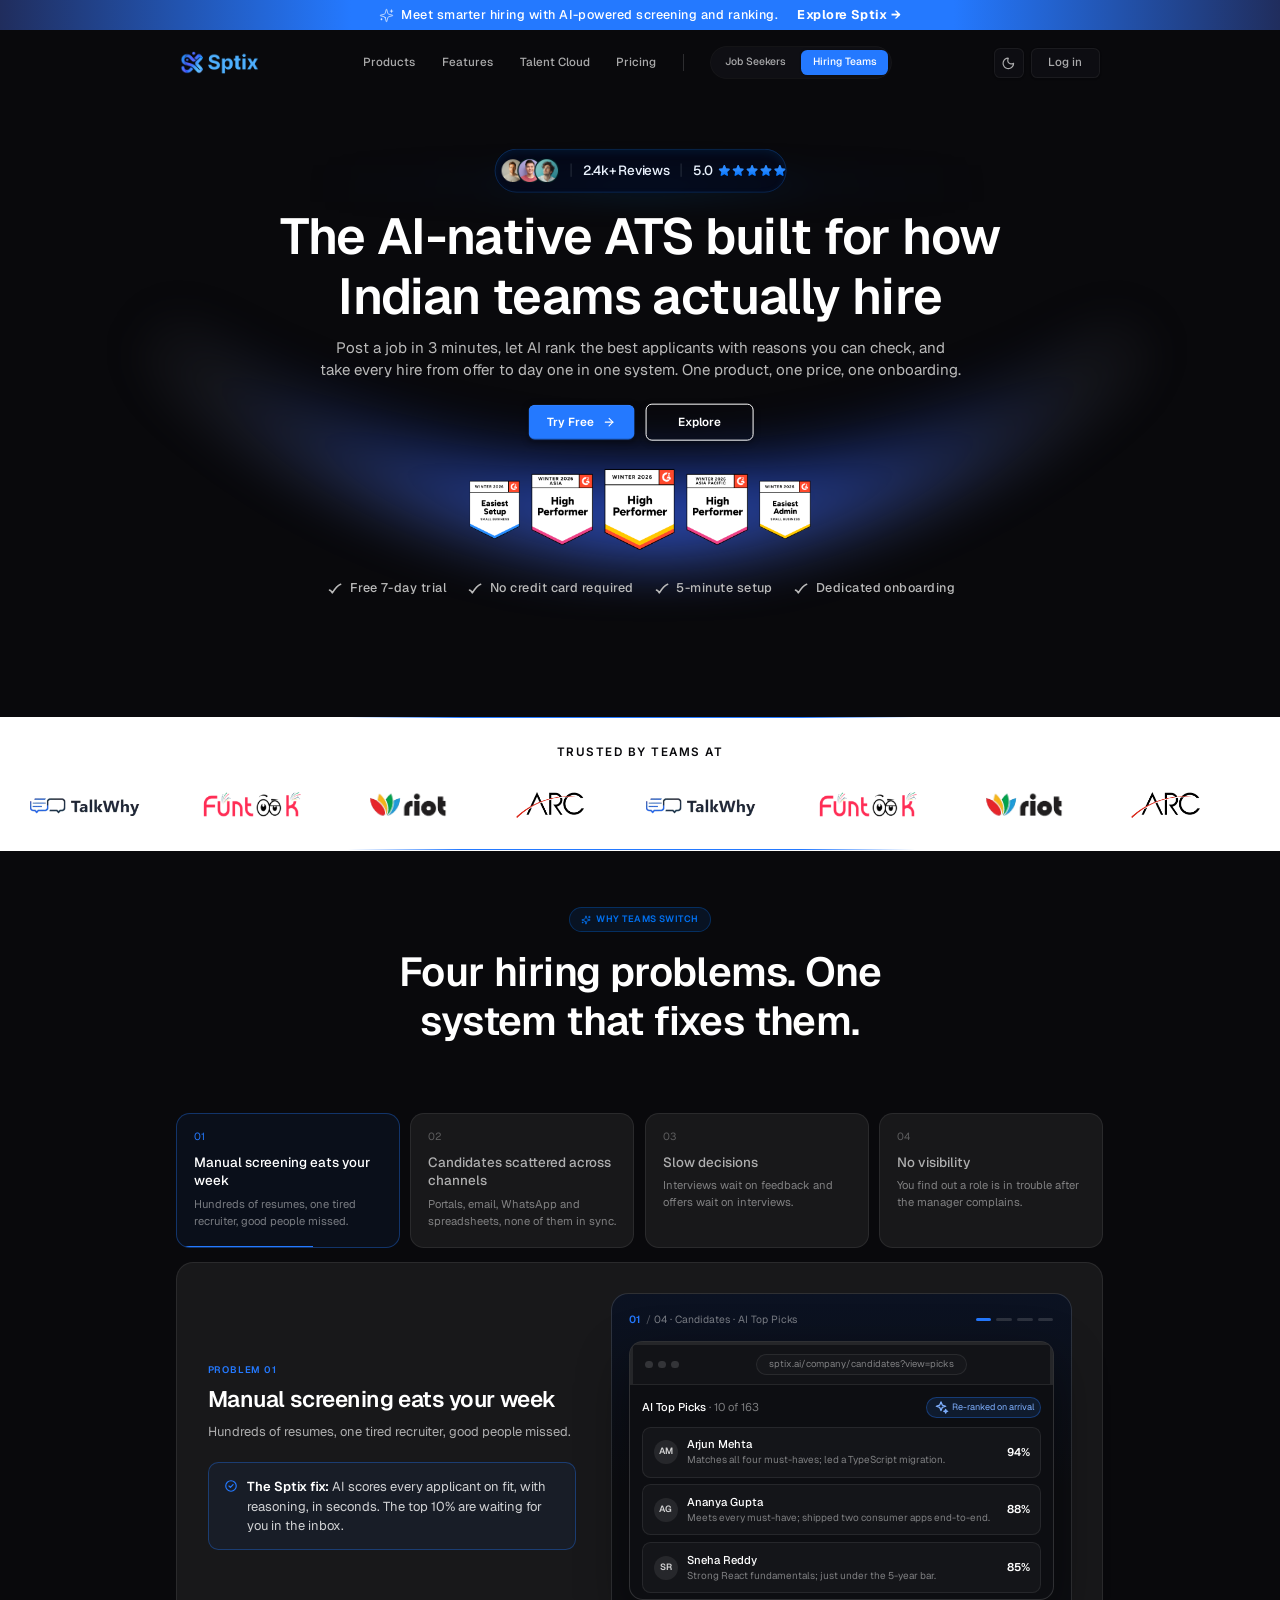
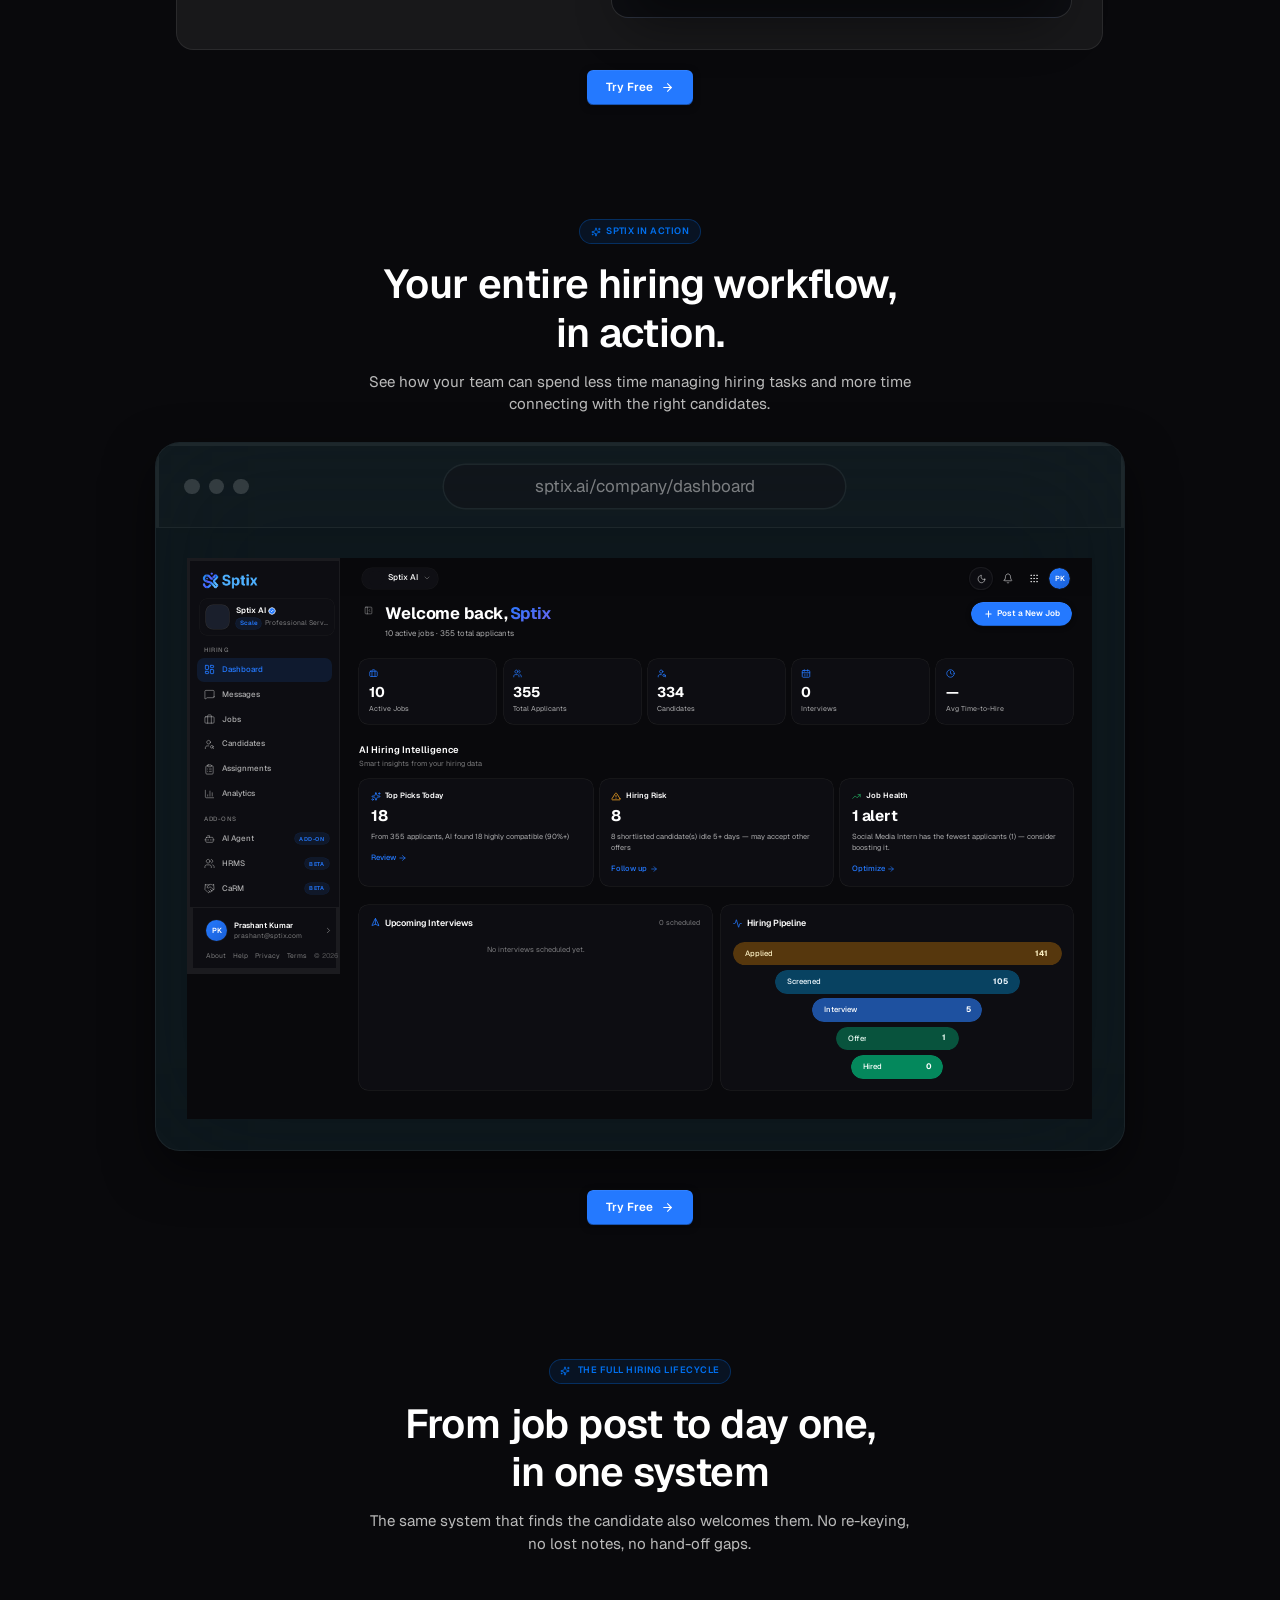
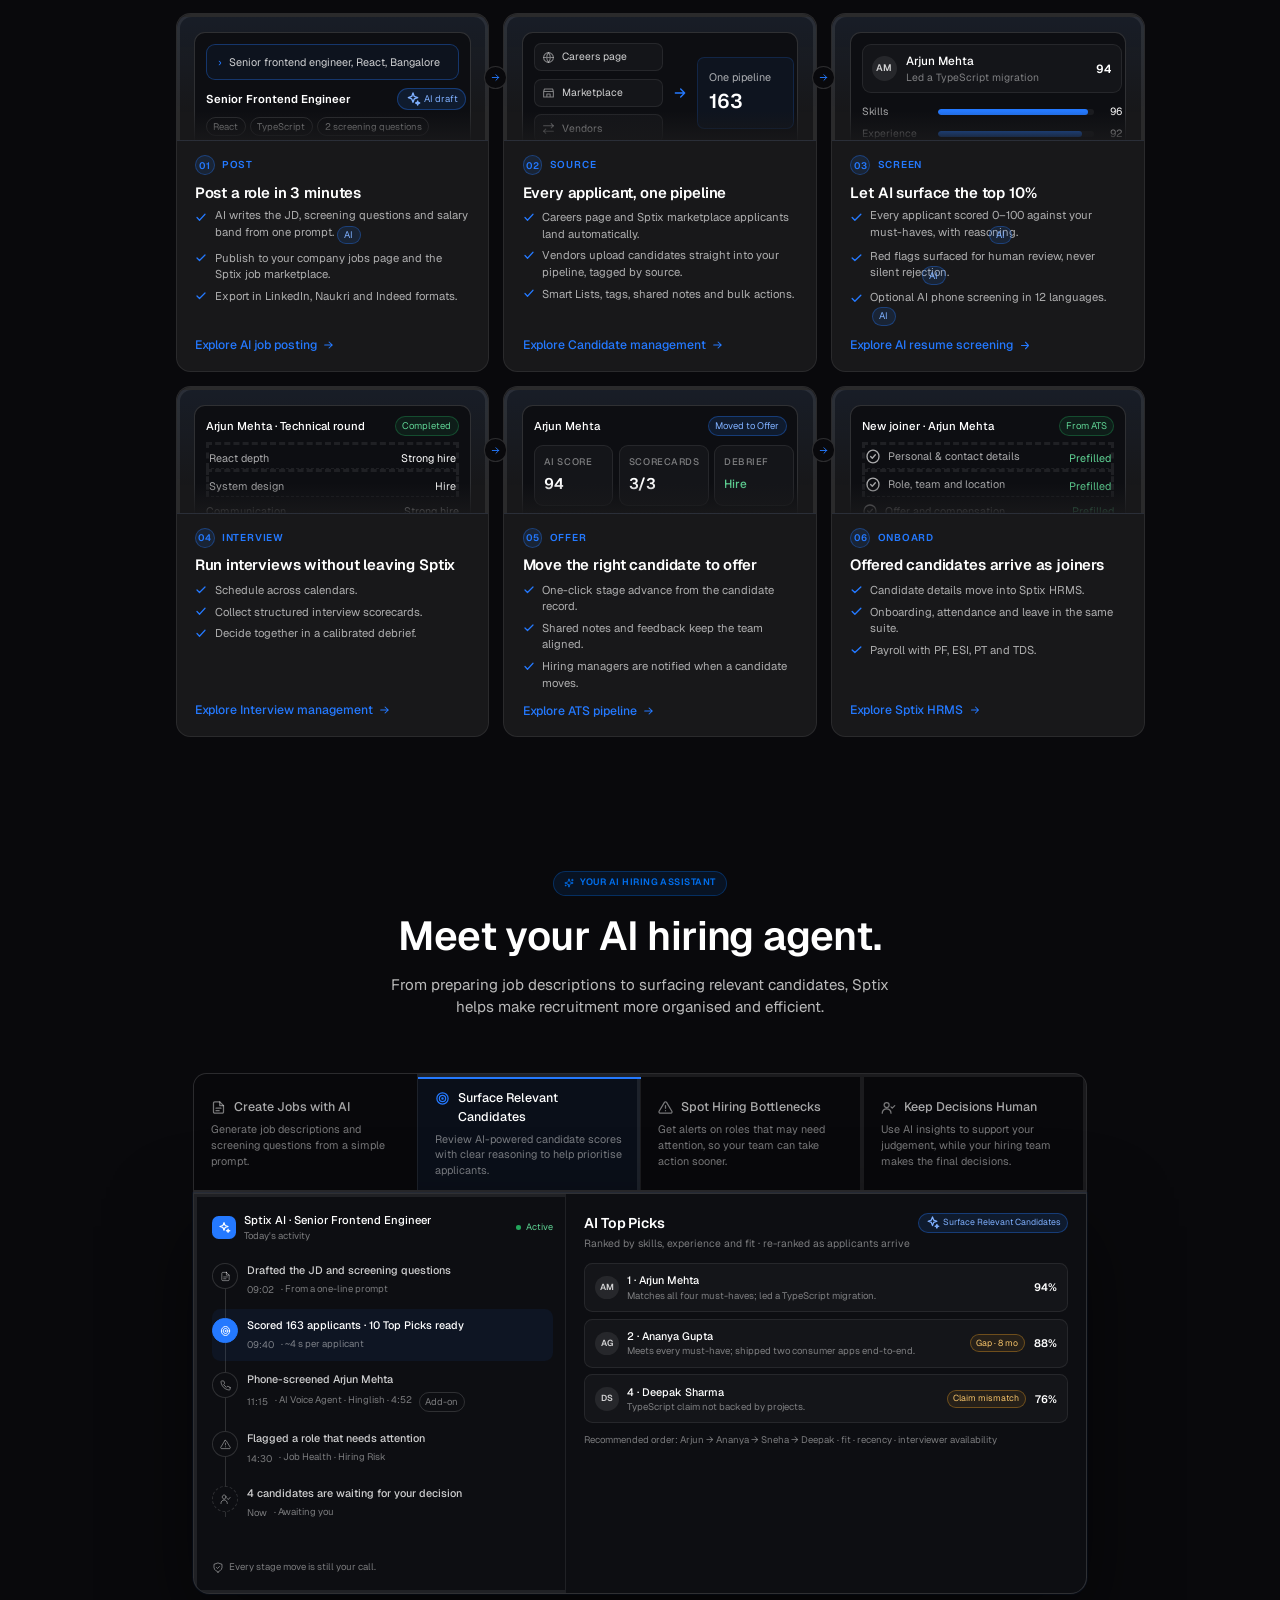
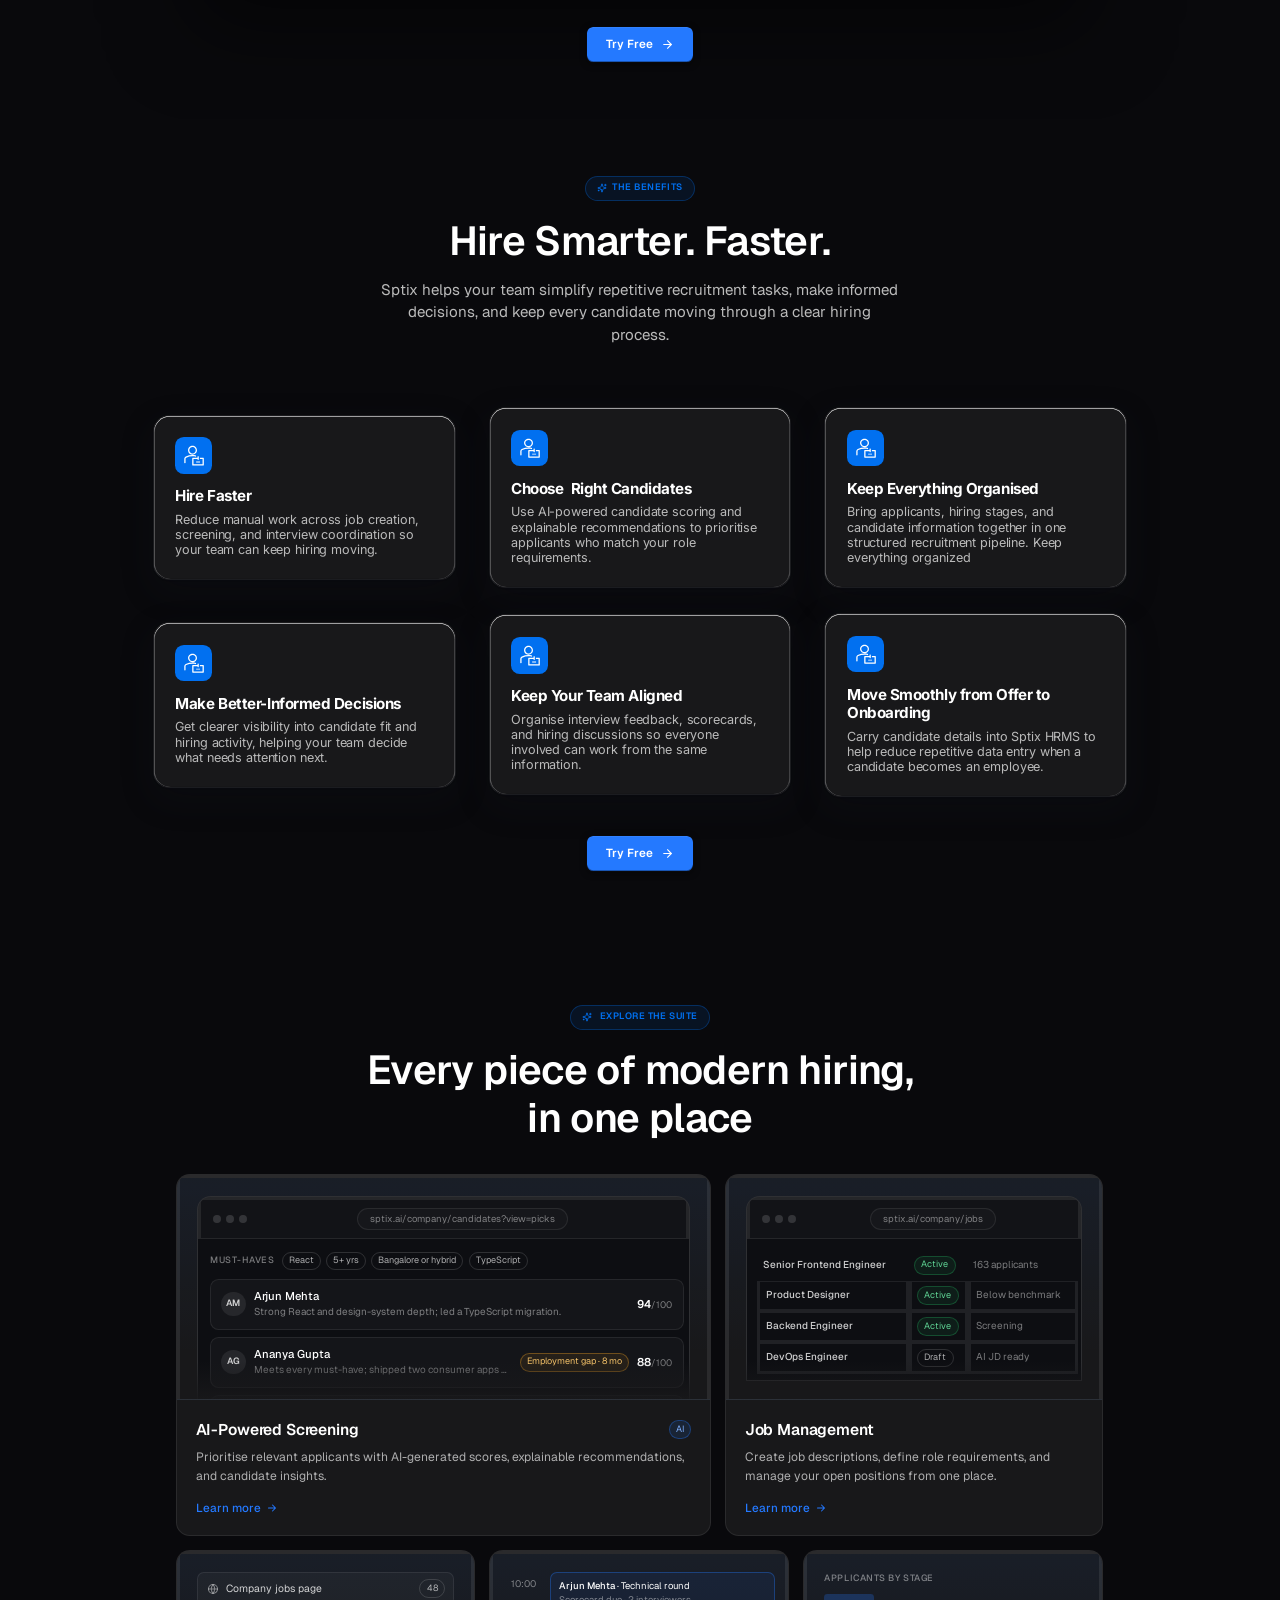
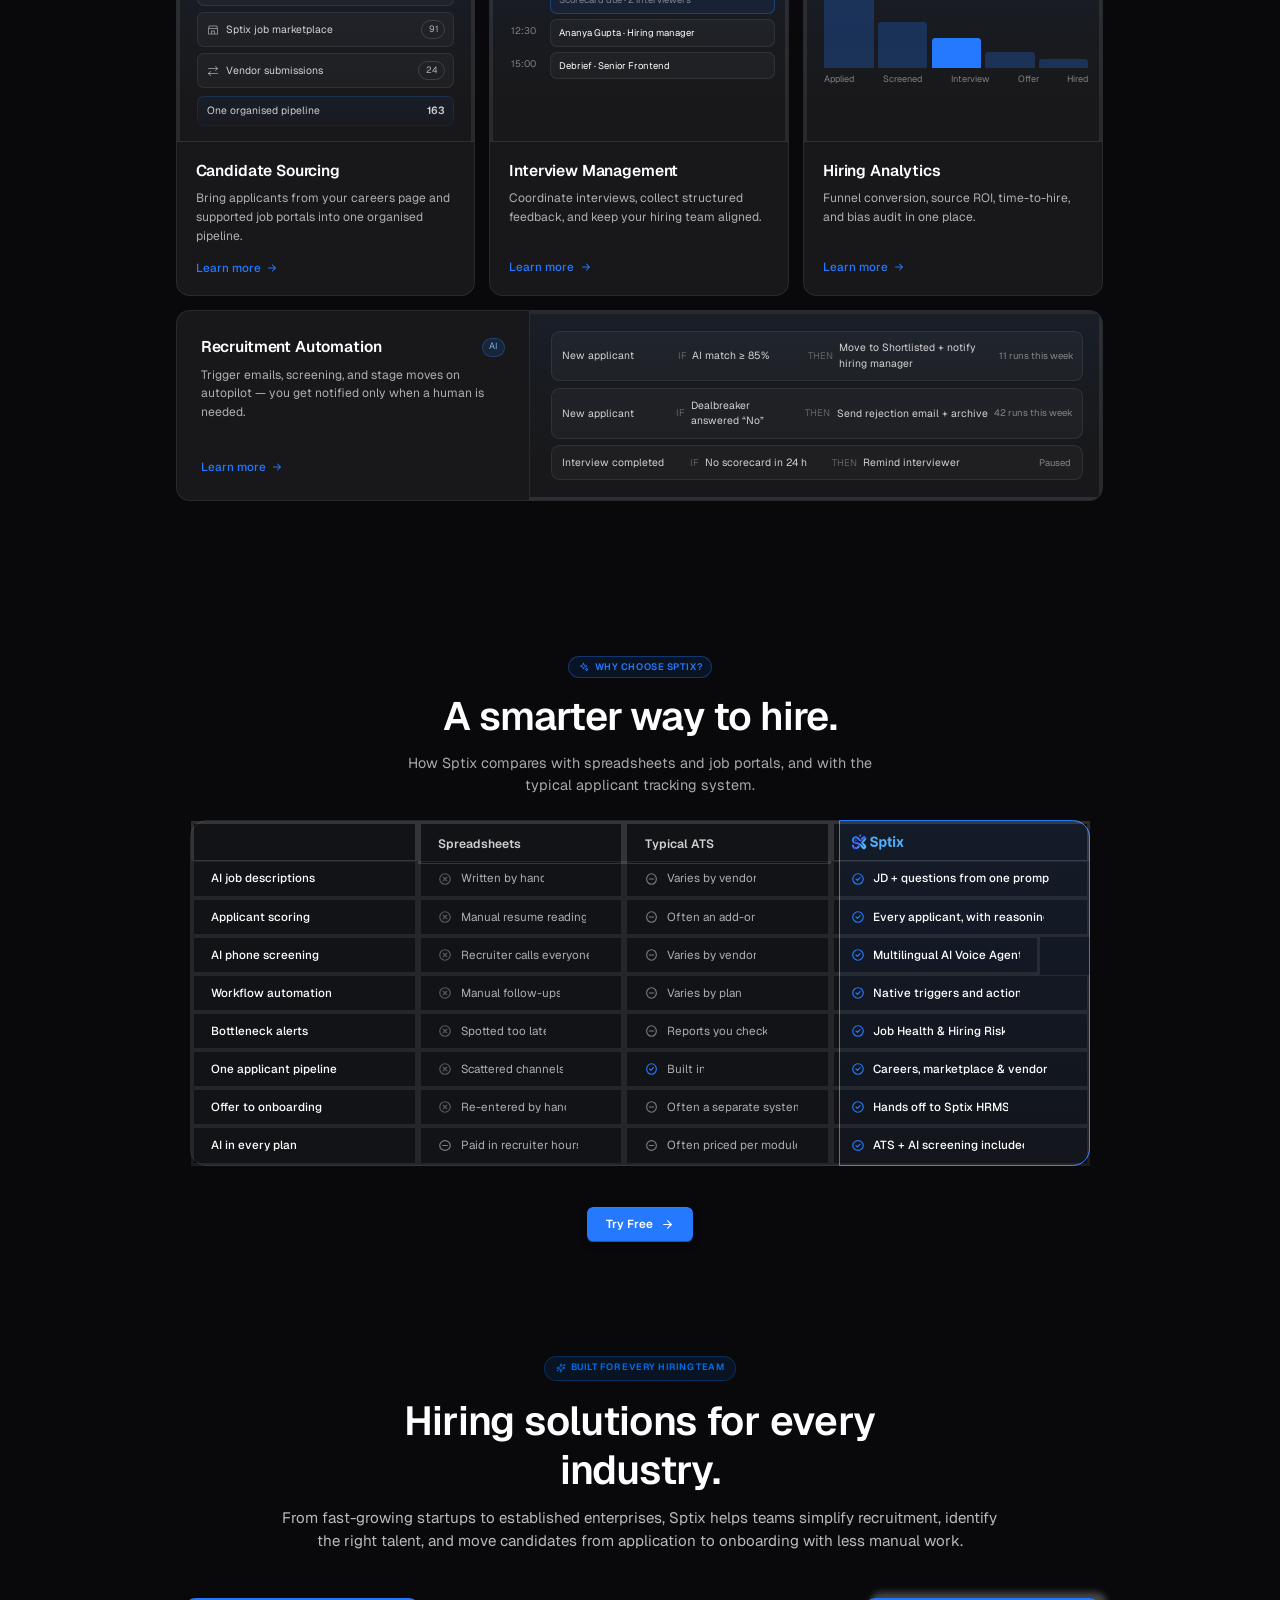
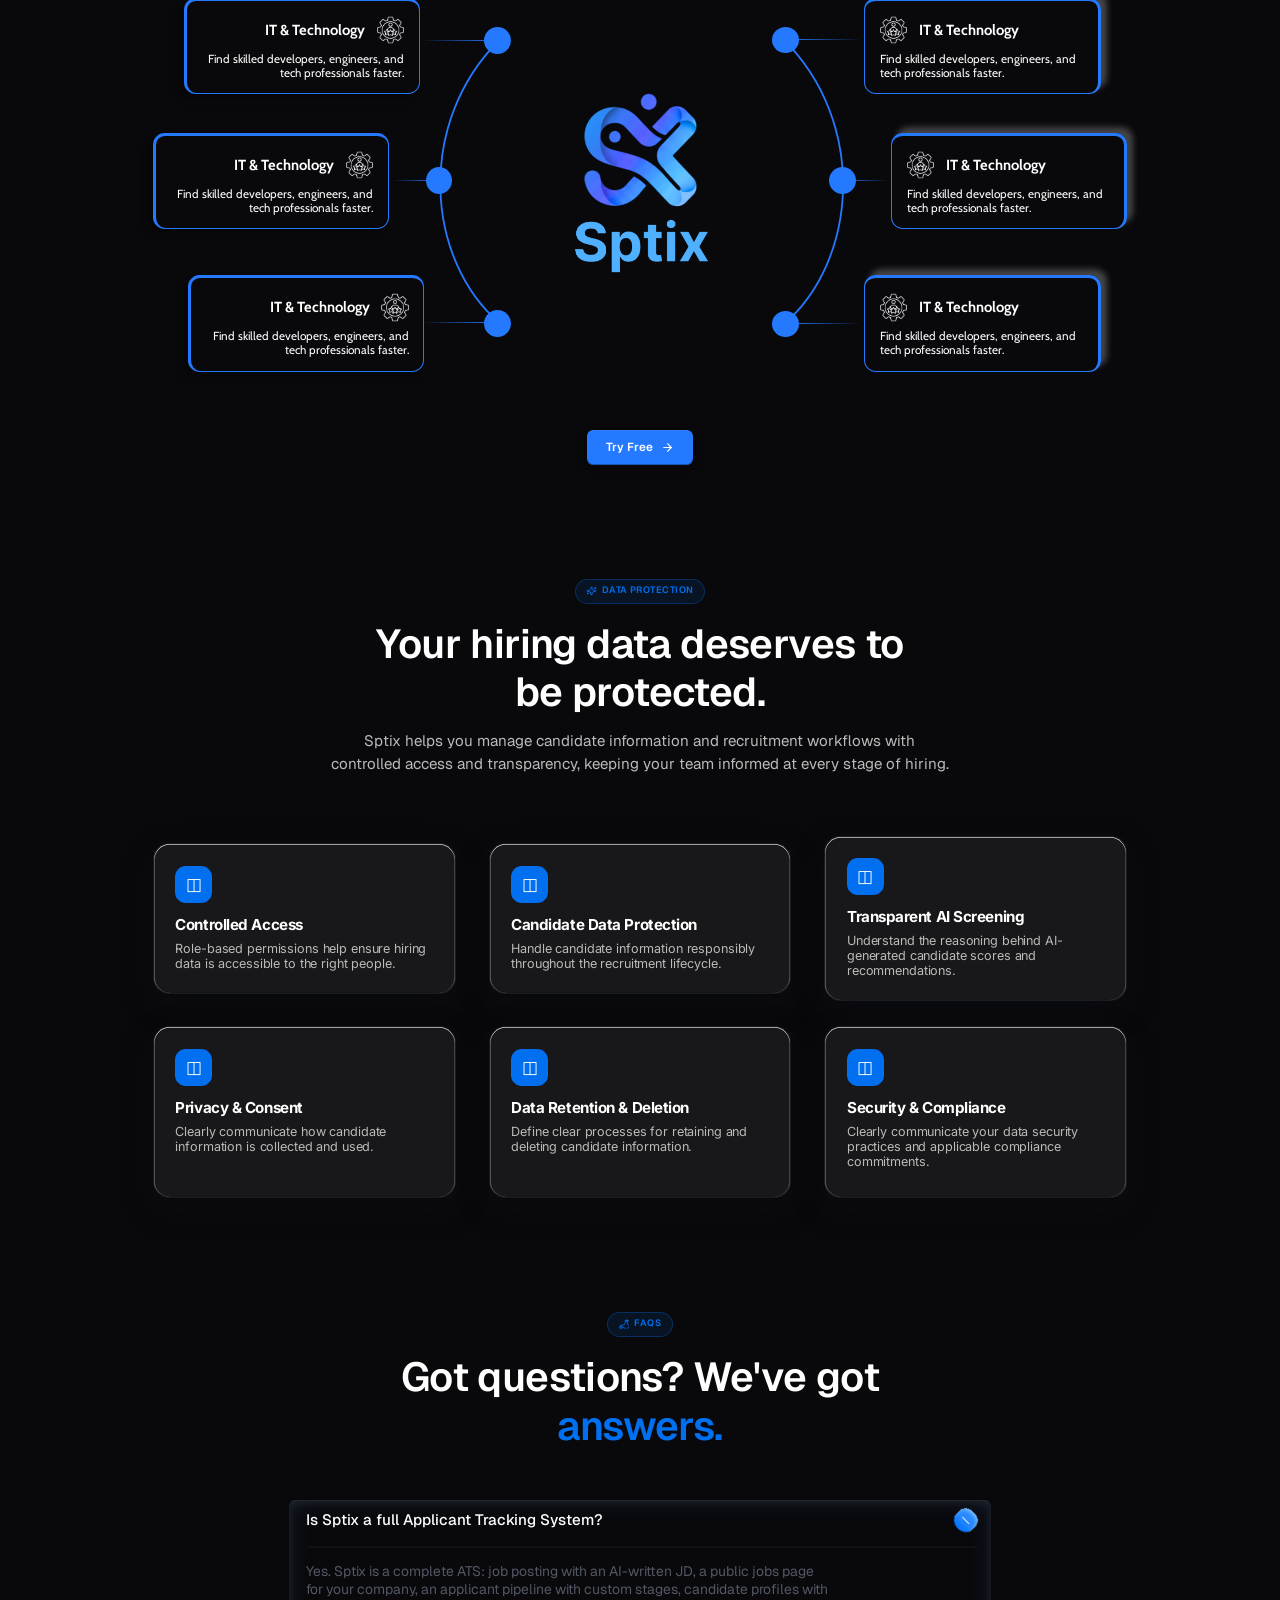
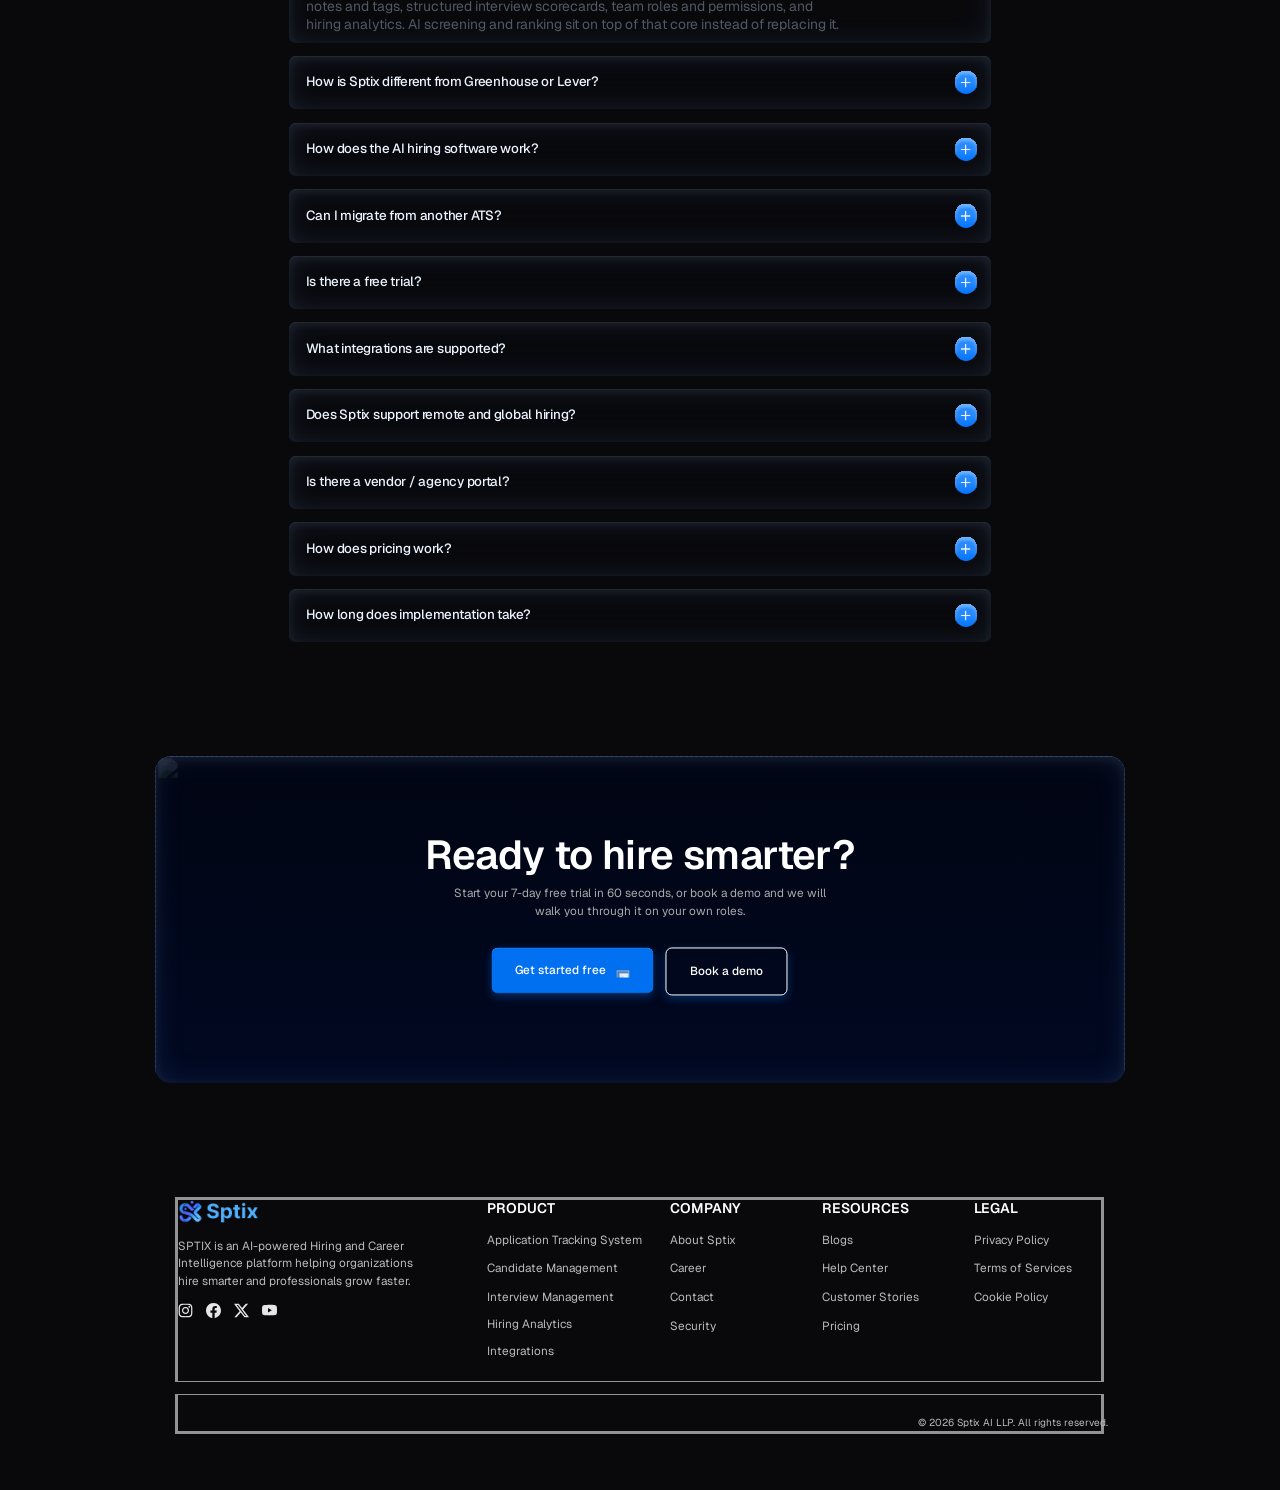
==== commit 938fc225: "Rebuild homepage from Figma design (pixel-faithful) + full responsiveness - Converted all 14 Figma s" ====
--- a/index.html
+++ b/index.html
@@ -4,669 +4,64 @@
 <meta charset="UTF-8">
 <meta name="viewport" content="width=device-width, initial-scale=1.0">
 <title>Sptix — The AI-native ATS built for how Indian teams actually hire</title>
-<meta name="description" content="An applicant tracking system, AI screening engine, interview manager, and analytics suite — in one product, with one onboarding, at one price.">
+<meta name="description" content="Post a job in 3 minutes, let AI rank the best applicants with reasons you can check, and take every hire from offer to day one in one system.">
 <link rel="preconnect" href="https://fonts.googleapis.com">
 <link rel="preconnect" href="https://fonts.gstatic.com" crossorigin>
-<link href="https://fonts.googleapis.com/css2?family=Inter:wght@400;500;600;700;800&display=swap" rel="stylesheet">
+<link href="https://fonts.googleapis.com/css2?family=Geist:wght@400;500;600;700&family=Inter:wght@400;500;600;700&family=Cabin:wght@400;700&display=swap" rel="stylesheet">
+<link rel="stylesheet" href="css/figma.css">
 <link rel="stylesheet" href="css/styles.css">
-<link rel="icon" href="data:image/svg+xml,%3Csvg xmlns='http://www.w3.org/2000/svg' viewBox='0 0 32 32'%3E%3Crect width='32' height='32' rx='8' fill='%232563eb'/%3E%3Cpath d='M11 20.5c1.2 2 3.5 3 6 3 3.4 0 5.7-1.9 5.7-4.6 0-6.4-11.5-3.4-11.5-8.5 0-2.4 2-4 5-4 2.2 0 4 .9 5.1 2.5l-2.2 1.6c-.8-1.1-1.8-1.6-3-1.6-1.8 0-2.9.9-2.9 2.1 0 3.2 11.5 1.9 11.5 8.5 0 3.1-2.8 5.1-6.7 5.1-3.2 0-6-1.3-7.3-3.4z' fill='%23fff' transform='scale(.86) translate(2.6,2.2)'/%3E%3C/svg%3E">
 </head>
 <body>
-
-<!-- Announcement bar -->
-<div class="announce">
-  <div class="container announce-inner">
-    <p>New: AI Phone Screening now screens candidates in 12 Indian languages</p>
-    <a href="#" class="announce-link">See how it works <span aria-hidden="true">→</span></a>
-  </div>
-</div>
-
-<!-- Header / Nav -->
-<header class="site-header" id="top">
-  <div class="container nav-wrap">
-    <a href="#" class="brand" aria-label="Sptix home">
-      <svg class="brand-mark" viewBox="0 0 40 40" aria-hidden="true">
-        <rect width="40" height="40" rx="10" fill="url(#bm)"/>
-        <path d="M14 25.4c1.4 2.4 4.3 3.7 7.3 3.7 4.2 0 7-2.3 7-5.6 0-7.8-14-4.2-14-10.4 0-2.9 2.5-4.9 6.1-4.9 2.7 0 4.9 1.1 6.2 3.1l-2.7 2c-1-1.4-2.2-2-3.6-2-2.2 0-3.5 1.1-3.5 2.6 0 3.9 14 2.3 14 10.4 0 3.8-3.4 6.2-8.2 6.2-3.9 0-7.3-1.6-8.9-4.2z" fill="#fff"/>
-        <defs><linearGradient id="bm" x1="0" y1="0" x2="40" y2="40"><stop stop-color="#3b82f6"/><stop offset="1" stop-color="#1d4ed8"/></linearGradient></defs>
-      </svg>
-      <span class="brand-name">Sptix</span>
-    </a>
-
-    <nav class="nav-links" aria-label="Primary">
-      <a href="#features">Products</a>
-      <a href="#product">Features</a>
-      <a href="#ai-agent">Talent Cloud</a>
-      <a href="#suite">Free Pilot</a>
-      <a href="#pricing">Pricing</a>
-    </nav>
-
-    <div class="nav-actions">
-      <a href="#" class="btn btn-primary btn-sm">Try Free</a>
-      <a href="#" class="btn btn-ghost btn-sm">Log in</a>
-      <button class="nav-toggle" id="navToggle" aria-label="Open menu" aria-expanded="false" aria-controls="mobileMenu">
-        <span></span><span></span><span></span>
-      </button>
-    </div>
-  </div>
-
-  <!-- Mobile menu -->
-  <div class="mobile-menu" id="mobileMenu" hidden>
-    <nav class="mobile-menu-links" aria-label="Mobile">
-      <a href="#features">Products</a>
-      <a href="#product">Features</a>
-      <a href="#ai-agent">Talent Cloud</a>
-      <a href="#suite">Free Pilot</a>
-      <a href="#pricing">Pricing</a>
-    </nav>
-    <div class="mobile-menu-actions">
-      <a href="#" class="btn btn-primary btn-block">Try Free</a>
-      <a href="#" class="btn btn-ghost btn-block">Log in</a>
-    </div>
-  </div>
-</header>
-
-<main>
-
-<!-- Hero -->
-<section class="hero">
-  <div class="hero-glow" aria-hidden="true"></div>
-  <div class="container hero-inner">
-    <div class="hero-badges">
-      <span class="hb"><span class="hb-logo g2">G2</span> 4.8 <span class="stars" aria-hidden="true">★★★★★</span></span>
-      <span class="hb"><span class="hb-logo cap">Capterra</span> 4.7 <span class="stars" aria-hidden="true">★★★★★</span></span>
-      <span class="hb"><span class="hb-logo gtw">GetApp</span> 4.8 <span class="stars" aria-hidden="true">★★★★★</span></span>
-      <span class="hb"><span class="hb-logo sd">SourceForge</span> 4.9 <span class="stars" aria-hidden="true">★★★★★</span></span>
-      <span class="hb"><span class="hb-logo sa">SaaSworthy</span> 4.7 <span class="stars" aria-hidden="true">★★★★★</span></span>
-    </div>
-
-    <h1 class="hero-title">The AI-native ATS built for<br class="br-desktop"> how Indian teams actually hire</h1>
-    <p class="hero-sub">An applicant tracking system, AI screening engine, interview manager, and analytics suite — in one product, with one onboarding, at one price.</p>
-
-    <div class="hero-cta">
-      <a href="#" class="btn btn-primary btn-lg">Try Free</a>
-      <a href="#pricing" class="btn btn-outline btn-lg">See Pricing</a>
-    </div>
-
-    <div class="hero-awards">
-      <div class="award"><span class="award-shield"></span><div><strong>High Performer</strong><small>Winter 2026</small></div></div>
-      <div class="award"><span class="award-shield"></span><div><strong>Easiest To Use</strong><small>Mid-Market</small></div></div>
-      <div class="award"><span class="award-shield"></span><div><strong>Best Support</strong><small>Small Business</small></div></div>
-      <div class="award"><span class="award-shield"></span><div><strong>Momentum Leader</strong><small>ATS Category</small></div></div>
-      <div class="award"><span class="award-shield"></span><div><strong>Users Love Us</strong><small>2026</small></div></div>
-    </div>
-
-    <p class="hero-note">4.8/5 on G2 · 2,400+ hiring teams · Set up in a day</p>
-  </div>
+<div class="figma" id="figma">
+<section class="sec sec-announce" data-sec="announce">
+<div class="c0" data-node-id="40000082:3" style="background-image:linear-gradient(90deg, rgb(32, 45, 93) 0%, rgb(36, 121, 255) 27.404%, rgb(36, 121, 255) 47.115%, rgb(36, 121, 255) 74.519%, rgb(32, 45, 93) 100%)"><div class="c1" data-node-id="40000082:4"><div class="c2" data-node-id="40000082:5"><div class="c3" data-node-id="40000082:6" data-name="SVG"><img alt="" class="c4" src="assets/9c8ccbc1-7e62-4e7c-9fdb-adc75e38c7d7.svg"></div><div class="c5" data-node-id="40000082:12"><p class="c6">Meet smarter hiring with AI-powered screening and ranking.</p></div></div><div class="c7" data-node-id="40000082:13"><p class="c6">Explore Sptix →</p></div></div></div>
+</section>
+<section class="sec sec-hero" data-sec="hero">
+<div class="c8" data-node-id="40000082:14" data-name="Header"><div class="c9" data-node-id="40000082:15" data-name="Container"><div class="c10" data-node-id="40000082:16" data-name="Container"><div class="c11" data-node-id="40000082:17" data-name="Icon"><div class="c12" data-node-id="40000082:18" data-name="h2d-svg-use-0"><div class="c13" data-node-id="40000082:19" data-name="Vector"><img alt="" class="c4" src="assets/04d8dfa4-f4b1-4aee-abd0-db89faa10f28.svg"></div><div class="c13" data-node-id="40000082:20" data-name="Vector"><img alt="" class="c4" src="assets/4ca9a923-5dd8-41c7-a4c4-a5b8100387b0.svg"></div><div class="c13" data-node-id="40000082:21" data-name="Vector"><img alt="" class="c4" src="assets/00977c83-76dc-44cd-b49f-9ba5ebb750a3.svg"></div><div class="c14" data-node-id="40000082:22" data-name="Group"><div class="c15" data-node-id="40000082:23" data-name="Group"><div class="c16"><img alt="" class="c17" src="assets/14e2433d-9f81-4910-84ed-f39c3dbd7a3c.svg"></div></div><div class="c15" data-node-id="40000082:25" data-name="Group"><div class="c16"><img alt="" class="c17" src="assets/14e2433d-9f81-4910-84ed-f39c3dbd7a3c.svg"></div></div></div></div></div></div></div><div class="c18" data-node-id="40000082:27" data-name="Container"><div class="c19" data-node-id="40000082:28" data-name="Container"><div class="c20" data-node-id="40000082:29" data-name="Container"><div aria-hidden="true" class="c21"></div><div class="c22" data-node-id="40000082:30" data-name="Container"><div class="c23" data-node-id="40000082:31" data-name="Image (Profile Image)"><img alt="" class="c24" src="assets/3232a580-9efd-4b95-8efb-df51f1ca1529.png"></div><div class="c25" data-node-id="40000082:32" data-name="Container"><div class="c26" data-node-id="40000082:33" data-name="Icon"><img alt="" class="c4" src="assets/587bb599-6f98-4e7a-8dc8-59ce1b9553f3.svg"></div></div><div class="c27" data-node-id="40000082:36" data-name="Paragraph"><p class="c28" data-node-id="40000082:37">2.4k+ Reviews</p></div><div class="c25" data-node-id="40000082:38" data-name="Container"><div class="c26" data-node-id="40000082:39" data-name="Icon"><img alt="" class="c4" src="assets/1b159ed8-b9bd-4060-b6c1-56a294737d25.svg"></div></div><div class="c29" data-node-id="40000082:42" data-name="Container"><div class="c27" data-node-id="40000082:43" data-name="Paragraph"><p class="c28" data-node-id="40000082:44">5.0</p></div><div class="c30" data-node-id="40000082:45" data-name="Container"><div class="c31" data-node-id="40000082:46" data-name="Icon"><img alt="" class="c4" src="assets/7dbe5642-86ad-47c5-959b-a5c1eeb12e33.svg"></div></div></div></div><div class="c32" data-node-id="40000082:53" data-name="Text"></div><div class="c33"></div></div><div class="c34" data-node-id="40000082:54" data-name="Container"><div class="c35" data-node-id="40000082:55" data-name="Container"><div class="c36" data-node-id="40000082:56" data-name="Heading 1"><div class="c37" data-node-id="40000082:57" data-name="Text"><p class="c38" data-node-id="40000082:58">The AI-native ATS built for how Indian teams actually hire</p></div></div><div class="c39" data-node-id="40000082:59" data-name="Paragraph"><div class="c40" data-node-id="40000082:60" data-name="Text"><p class="c41" data-node-id="40000082:61">Post a job in 3 minutes, let AI rank the best applicants with reasons you can check, and take every hire from offer to day one in one system. One product, one price, one onboarding.</p></div></div></div><div class="c42" data-node-id="40000082:62" data-name="Container"><div class="c43" data-node-id="40000082:63" data-name="Button"><div aria-hidden="true" class="c44"></div><p class="c45" data-node-id="40000082:64">Try Free</p><div class="c46" data-node-id="40000082:65" data-name="Icon:margin"><div class="c47" data-node-id="40000082:66" data-name="Icon"><img alt="" class="c4" src="assets/130ef96e-3457-44c8-ac98-3a3f9ddf5a1d.svg"></div></div><div class="c48"></div></div><div class="c49" data-node-id="40000082:69" data-name="Button"><p class="c45" data-node-id="40000082:70">Explore</p></div></div><div class="c50" data-node-id="40000082:71" data-name="Image (G2 High Performer and Best Support Badges)"><div class="c51" data-node-id="40000082:72" data-name="Vector"><img alt="" class="c4" height="56.849" src="assets/a91055e8-912a-485a-bcfc-7eec78238a0d.png" width="49.402"></div><div class="c52" data-node-id="40000082:73" data-name="Vector"><img alt="" class="c4" height="65.292" src="assets/18fa3506-756c-424d-9121-4303f4ad8248.png" width="56.739"></div><div class="c53" data-node-id="40000082:74" data-name="Vector"><img alt="" class="c4" height="56.849" src="assets/922d4a0c-3dd3-4e1e-a733-d046ff60d9bd.png" width="49.402"></div><div class="c54" data-node-id="40000082:75" data-name="Vector"><img alt="" class="c4" height="46.717" src="assets/9f75a30f-be63-4f97-b420-5539e75e5303.png" width="40.598"></div><div class="c55" data-node-id="40000082:76" data-name="Vector"><img alt="" class="c4" height="46.717" src="assets/33e5c7e2-46f6-4cee-a6eb-f1c9cb6184e2.png" width="40.598"></div></div><div class="c1" data-node-id="40000082:77"><div class="c56" data-node-id="40000082:78"><div class="c57" data-node-id="40000082:79" data-name="hugeicons:tick-01"><img alt="" class="c4" src="assets/c55c3411-42c9-4437-bf76-b23badc44d48.svg"></div><div class="c58" data-node-id="40000082:81"><p class="c59">Free 7-day trial</p></div></div><div class="c56" data-node-id="40000082:82"><div class="c57" data-node-id="40000082:83" data-name="hugeicons:tick-01"><img alt="" class="c4" src="assets/c55c3411-42c9-4437-bf76-b23badc44d48.svg"></div><div class="c58" data-node-id="40000082:85"><p class="c59">No credit card required</p></div></div><div class="c56" data-node-id="40000082:86"><div class="c57" data-node-id="40000082:87" data-name="hugeicons:tick-01"><img alt="" class="c4" src="assets/c55c3411-42c9-4437-bf76-b23badc44d48.svg"></div><div class="c58" data-node-id="40000082:89"><p class="c59">5-minute setup</p></div></div><div class="c56" data-node-id="40000082:90"><div class="c57" data-node-id="40000082:91" data-name="hugeicons:tick-01"><img alt="" class="c4" src="assets/c55c3411-42c9-4437-bf76-b23badc44d48.svg"></div><div class="c58" data-node-id="40000082:93"><p class="c59">Dedicated onboarding</p></div></div></div></div></div></div><div class="c60" data-node-id="40000082:94" data-name="Header"><div class="c61" data-node-id="40000082:95" data-name="Container"><div class="c62" data-node-id="40000082:96" data-name="Link - Sptix home"><div class="c63" data-node-id="40000082:97" data-name="Image (Sptix)"><img alt="" class="c24" src="assets/e2820c45-f0a8-4c3d-a6be-82df5c2e128e.png"></div></div><div class="c64" data-node-id="40000082:98" data-name="Navigation"><div class="c27" data-node-id="40000082:99" data-name="Link"><p class="c65" data-node-id="40000082:100">Products</p></div><div class="c27" data-node-id="40000082:101" data-name="Link"><p class="c65" data-node-id="40000082:102">Features</p></div><div class="c27" data-node-id="40000082:103" data-name="Link"><p class="c65" data-node-id="40000082:104">Talent Cloud</p></div><div class="c27" data-node-id="40000082:105" data-name="Link"><p class="c65" data-node-id="40000082:106">Pricing</p></div><div class="c66" data-node-id="40000082:107" data-name="Text"></div><div class="c67" data-node-id="40000082:108" data-name="Container"><div class="c68" data-node-id="40000082:109" data-name="Link"><p class="c69" data-node-id="40000082:110">Job Seekers</p></div><div class="c70" data-node-id="40000082:111" data-name="Link"><p class="c71" data-node-id="40000082:112">Hiring Teams</p></div></div></div><div class="c72" data-node-id="40000082:113" data-name="Container"><div class="c73" data-node-id="40000082:114" data-name="Button - Switch to light mode"><div class="c74" data-node-id="40000082:115" data-name="Icon"><img alt="" class="c4" src="assets/067d9d74-6964-40ff-ad61-d0ce9ec6dc51.svg"></div></div><div class="c75" data-node-id="40000082:117" data-name="Button"><p class="c65" data-node-id="40000082:118">Log in</p></div></div></div></div></div>
+</section>
+<section class="sec sec-trusted" data-sec="trusted">
+<div class="c76" data-node-id="40000082:119" data-name="Trusted by leading teams"><div class="c77" data-node-id="40000082:120" style="background-image:linear-gradient(89.99999999999753deg, rgba(36, 121, 255, 0) 0%, rgb(36, 121, 255) 20%, rgb(36, 121, 255) 80%, rgba(36, 121, 255, 0) 100%)" data-name="Text"></div><div class="c39" data-node-id="40000082:121" data-name="Paragraph"><p class="c78" data-node-id="40000082:122">Trusted by teams at</p></div><div class="c79" data-node-id="40000082:123" data-name="Trusted client logos:margin"><div class="c80" data-node-id="40000082:124" data-name="Trusted client logos"><div class="c81" data-node-id="40000082:125" data-name="Container:transform"><div class="c82" data-node-id="40000082:126" data-name="Container"><div class="c83" data-node-id="40000082:127" data-name="Screenshot_2026-10-21_123642-removebg-preview 1"><div class="c84"><img alt="" class="c85" src="assets/57772c98-2192-49b2-9c8b-f40d944a2ec7.png"></div></div><div class="c86" data-node-id="40000082:128" data-name="logo 1"><div class="c87" data-node-id="40000082:129" data-name="Vector"><img alt="" class="c4" height="26.575" src="assets/5b9731d0-944b-44ac-8514-6b96175344c9.png" width="83.048"></div></div><div class="c88" data-node-id="40000082:130" data-name="Screenshot_2026-10-21_123619-removebg-preview 1"><img alt="" class="c24" src="assets/17fa9e62-3886-4a2f-ade2-c575d936c512.png"></div><div class="c89" data-node-id="40000082:131" data-name="arc-logo.png 1"><img alt="" class="c24" src="assets/9c21b8aa-bdde-4dc0-98cb-7de5b8de4afd.png"></div><div class="c83" data-node-id="40000082:132" data-name="Screenshot_2026-10-21_123642-removebg-preview 2"><div class="c84"><img alt="" class="c85" src="assets/57772c98-2192-49b2-9c8b-f40d944a2ec7.png"></div></div><div class="c86" data-node-id="40000082:133" data-name="logo 2"><div class="c87" data-node-id="40000082:134" data-name="Vector"><img alt="" class="c4" height="26.575" src="assets/5b9731d0-944b-44ac-8514-6b96175344c9.png" width="83.048"></div></div><div class="c88" data-node-id="40000082:135" data-name="Screenshot_2026-10-21_123619-removebg-preview 2"><img alt="" class="c24" src="assets/17fa9e62-3886-4a2f-ade2-c575d936c512.png"></div><div class="c89" data-node-id="40000082:136" data-name="arc-logo.png 2"><img alt="" class="c24" src="assets/9c21b8aa-bdde-4dc0-98cb-7de5b8de4afd.png"></div></div></div></div></div><div class="c90" data-node-id="40000082:137" style="background-image:linear-gradient(89.99999999999753deg, rgba(36, 121, 255, 0) 0%, rgb(36, 121, 255) 20%, rgb(36, 121, 255) 80%, rgba(36, 121, 255, 0) 100%)" data-name="Text"></div></div>
+</section>
+<section class="sec sec-problem" data-sec="problem">
+<div class="c91" data-node-id="40000082:138" data-name="Section"><div class="c92" data-node-id="40000082:139" data-name="Container"><div class="c93"><div class="c94" data-node-id="40000082:140" data-name="Overlay+Border"><div class="c95" data-node-id="40000082:141" data-name="SVG"><img alt="" class="c4" src="assets/90631e6b-fb16-4f6d-ad53-8928f46f3aeb.svg"></div><div class="c96" data-node-id="40000082:147"><p class="c6">Why teams switch</p></div></div><div class="c97" data-node-id="40000082:148" data-name="Heading 1"><div class="c98" data-node-id="40000082:149"><p class="c99">Four hiring problems. One system that fixes them.</p></div></div></div></div><div class="c100" data-node-id="40000082:150" data-name="Container"><div class="c101"><div class="c102" data-node-id="40000082:151" data-name="Container"><div class="c103" data-node-id="40000082:152" data-name="Tab List - Hiring problems"><div class="c104" data-node-id="40000082:153" data-name="Tab"><div class="c105" data-node-id="40000082:154" data-name="Text"><p class="c106" data-node-id="40000082:155">01</p></div><div class="c10" data-node-id="40000082:156" data-name="Heading 3"><p class="c107" data-node-id="40000082:157">Manual screening eats your week</p></div><div class="c10" data-node-id="40000082:158" data-name="Text"><p class="c108" data-node-id="40000082:159">Hundreds of resumes, one tired recruiter, good people missed.</p></div><div class="c109" data-node-id="40000082:160" data-name="Text"></div></div><div class="c110" data-node-id="40000082:161" data-name="Tab"><div class="c105" data-node-id="40000082:162" data-name="Text"><p class="c111" data-node-id="40000082:163">02</p></div><div class="c10" data-node-id="40000082:164" data-name="Heading 3"><p class="c112" data-node-id="40000082:165">Candidates scattered across channels</p></div><div class="c10" data-node-id="40000082:166" data-name="Text"><p class="c108" data-node-id="40000082:167">Portals, email, WhatsApp and spreadsheets, none of them in sync.</p></div><div class="c113" data-node-id="40000082:168" data-name="Text"></div></div><div class="c114" data-node-id="40000082:169" data-name="Tab"><div class="c105" data-node-id="40000082:170" data-name="Text"><p class="c111" data-node-id="40000082:171">03</p></div><div class="c10" data-node-id="40000082:172" data-name="Heading 3"><p class="c115" data-node-id="40000082:173">Slow decisions</p></div><div class="c10" data-node-id="40000082:174" data-name="Text"><p class="c108" data-node-id="40000082:175">Interviews wait on feedback and offers wait on interviews.</p></div><div class="c113" data-node-id="40000082:176" data-name="Text"></div></div><div class="c116" data-node-id="40000082:177" data-name="Tab"><div class="c105" data-node-id="40000082:178" data-name="Text"><p class="c111" data-node-id="40000082:179">04</p></div><div class="c10" data-node-id="40000082:180" data-name="Heading 3"><p class="c115" data-node-id="40000082:181">No visibility</p></div><div class="c10" data-node-id="40000082:182" data-name="Text"><p class="c108" data-node-id="40000082:183">You find out a role is in trouble after the manager complains.</p></div><div class="c113" data-node-id="40000082:184" data-name="Text"></div></div></div><div class="c117" data-node-id="40000082:185" data-name="Container:margin"><div class="c118" data-node-id="40000082:186" data-name="Container"><div class="c119" data-node-id="40000082:187" data-name="Container"><div class="c120" data-node-id="40000082:188" data-name="Container"><div class="c10" data-node-id="40000082:189" data-name="Text"><p class="c121" data-node-id="40000082:190">Problem 01</p></div><div class="c122" data-node-id="40000082:191" data-name="Heading 3"><p class="c123" data-node-id="40000082:192">Manual screening eats your week</p></div><div class="c124" data-node-id="40000082:193" data-name="Paragraph"><p class="c125" data-node-id="40000082:194">Hundreds of resumes, one tired recruiter, good people missed.</p></div><div class="c126" data-node-id="40000082:195" data-name="Text:margin"><div class="c127" data-node-id="40000082:196" data-name="Text"><div class="c128" data-node-id="40000082:197" data-name="Icon:margin"><div class="c129" data-node-id="40000082:198" data-name="Icon"><img alt="" class="c4" src="assets/92f44838-0661-4da2-ae86-25237eb089ad.svg"></div></div><div class="c130" data-node-id="40000082:202" data-name="Text"><p class="c131" data-node-id="40000082:203"><span class="c132">The Sptix fix: </span><span class="c133">AI scores every applicant on fit, with reasoning, in seconds. The top 10% are waiting for you in the inbox.</span></p></div></div></div></div></div><div class="c134" data-node-id="40000082:204" data-name="Tab Panel"><div class="c135" data-node-id="40000082:205" data-name="Container"><div class="c136" data-node-id="40000082:206" data-name="Text"><p class="c137" data-node-id="40000082:207">01</p><p class="c138" data-node-id="40000082:208">/</p><p class="c139" data-node-id="40000082:209">04 · Candidates · AI Top Picks</p></div><div class="c140" data-node-id="40000082:210" data-name="Text"><div class="c141" data-node-id="40000082:211" data-name="Italic Text"></div><div class="c142" data-node-id="40000082:212" data-name="Italic Text"></div><div class="c142" data-node-id="40000082:213" data-name="Italic Text"></div><div class="c142" data-node-id="40000082:214" data-name="Italic Text"></div></div></div><div class="c10" data-node-id="40000082:215" data-name="Container"><div class="c143" data-node-id="40000082:216" data-name="Container"><div class="c144" data-node-id="40000082:217" data-name="Container"><div class="c145" data-node-id="40000082:218" data-name="Italic Text"></div><div class="c145" data-node-id="40000082:219" data-name="Italic Text"></div><div class="c145" data-node-id="40000082:220" data-name="Italic Text"></div><div class="c146" data-node-id="40000082:221" data-name="Text:align"><div class="c147" data-node-id="40000082:222" data-name="Text"><p class="c148" data-node-id="40000082:223">sptix.ai/company/candidates?view=picks</p></div></div></div><div class="c149" data-node-id="40000082:224" data-name="Container"><div class="c135" data-node-id="40000082:225" data-name="Container"><div class="c27" data-node-id="40000082:226" data-name="Text"><p class="c150" data-node-id="40000082:227"><span class="c151">AI Top Picks </span><span class="c152">· 10 of 163</span></p></div><div class="c153" data-node-id="40000082:228" data-name="Text"><div class="c154" data-node-id="40000082:229" data-name="Icon"><div class="c155" data-node-id="40000082:230" data-name="h2d-svg-use-0"><img alt="" class="c4" src="assets/50f49615-dfca-49e3-be2d-e701e7f8b8ed.svg"></div></div><p class="c156" data-node-id="40000082:233">Re-ranked on arrival</p></div></div><div class="c157" data-node-id="40000082:234" data-name="Container"><div class="c158" data-node-id="40000082:235" data-name="Container"><div class="c159" data-node-id="40000082:236" data-name="Text"><p class="c160" data-node-id="40000082:237">AM</p></div><div class="c161" data-node-id="40000082:238" data-name="Container"><div class="c10" data-node-id="40000082:239" data-name="Bold Text"><p class="c162" data-node-id="40000082:240">Arjun Mehta</p></div><div class="c163" data-node-id="40000082:241" data-name="Text"><p class="c164" data-node-id="40000082:242">Matches all four must-haves; led a TypeScript migration.</p></div></div><div class="c27" data-node-id="40000082:243" data-name="Text"><p class="c165" data-node-id="40000082:244">94%</p></div></div><div class="c158" data-node-id="40000082:245" data-name="Container"><div class="c159" data-node-id="40000082:246" data-name="Text"><p class="c160" data-node-id="40000082:247">AG</p></div><div class="c161" data-node-id="40000082:248" data-name="Container"><div class="c10" data-node-id="40000082:249" data-name="Bold Text"><p class="c162" data-node-id="40000082:250">Ananya Gupta</p></div><div class="c163" data-node-id="40000082:251" data-name="Text"><p class="c164" data-node-id="40000082:252">Meets every must-have; shipped two consumer apps end-to-end.</p></div></div><div class="c27" data-node-id="40000082:253" data-name="Text"><p class="c165" data-node-id="40000082:254">88%</p></div></div><div class="c158" data-node-id="40000082:255" data-name="Container"><div class="c159" data-node-id="40000082:256" data-name="Text"><p class="c160" data-node-id="40000082:257">SR</p></div><div class="c161" data-node-id="40000082:258" data-name="Container"><div class="c10" data-node-id="40000082:259" data-name="Bold Text"><p class="c162" data-node-id="40000082:260">Sneha Reddy</p></div><div class="c163" data-node-id="40000082:261" data-name="Text"><p class="c164" data-node-id="40000082:262">Strong React fundamentals; just under the 5-year bar.</p></div></div><div class="c27" data-node-id="40000082:263" data-name="Text"><p class="c165" data-node-id="40000082:264">85%</p></div></div></div></div></div></div></div></div></div></div></div></div><div class="c166" data-node-id="40000082:265" data-name="Button"><div aria-hidden="true" class="c167"></div><div class="c168"><p class="c45" data-node-id="40000082:266">Try Free</p><div class="c46" data-node-id="40000082:267" data-name="Icon:margin"><div class="c47" data-node-id="40000082:268" data-name="Icon"><img alt="" class="c4" src="assets/cc680972-b536-45bf-81c1-142ad45e0e7f.svg"></div></div></div><div class="c48"></div></div></div>
+</section>
+<section class="sec sec-dashboard" data-sec="dashboard">
+<div class="c169" data-node-id="40000082:271" data-name="Section"><div class="c170" data-node-id="40000082:272" data-name="Container"><div class="c93"><div class="c94" data-node-id="40000082:273" data-name="Overlay+Border"><div class="c95" data-node-id="40000082:274" data-name="SVG"><img alt="" class="c4" src="assets/8654898e-4450-40a4-a1f4-f19afe7495ab.svg"></div><div class="c96" data-node-id="40000082:280"><p class="c6">Sptix in action</p></div></div><div class="c97" data-node-id="40000082:281" data-name="Heading 1"><div class="c171" data-node-id="40000082:282"><p class="c99">Your entire hiring workflow, in action.</p></div></div><div class="c172" data-node-id="40000082:283" data-name="Container"><div class="c173" data-node-id="40000082:284"><p class="c174">See how your team can spend less time managing hiring tasks and more time connecting with the right candidates.</p></div></div></div></div><div class="c170" data-node-id="40000082:285" data-name="Container"><div class="c175"><div class="c176" data-node-id="40000082:286" data-name="Container"><div class="c177" data-node-id="40000082:287" data-name="Container"><div class="c178" data-node-id="40000082:288" data-name="Container"><div class="c179" data-node-id="40000082:289" data-name="Text"></div><div class="c179" data-node-id="40000082:290" data-name="Text"></div><div class="c179" data-node-id="40000082:291" data-name="Text"></div></div><div class="c180" data-node-id="40000082:292" data-name="Container:align"><div class="c181" data-node-id="40000082:293" data-name="Container"><p class="c182" data-node-id="40000082:294">sptix.ai/company/dashboard</p></div></div><div class="c183" data-node-id="40000082:295" data-name="Text"></div></div><div class="c184" data-node-id="40000082:296" data-name="Container"><div class="c185" data-node-id="40000082:297" data-name="Dashboard — Sptix for Companies"><div class="c186" data-node-id="40000082:298" data-name="Body"><div class="c187" data-node-id="40000082:299" data-name="Container"><div class="c188" data-node-id="40000082:300" data-name="Header"><div class="c189" data-node-id="40000082:301" data-name="Button"><div class="c190" data-node-id="40000082:302" data-name="Text"><div class="c191" data-node-id="40000082:303" data-name="Image (Sptix AI)"></div></div><div class="c192" data-node-id="40000082:304" data-name="Text"><p class="c193" data-node-id="40000082:305">Sptix AI</p></div><div class="c194" data-node-id="40000082:306" data-name="Icon"><img alt="" class="c4" src="assets/ea9e110f-737b-40f1-883d-fb0082f8ad15.svg"></div></div><div class="c195" data-node-id="40000082:308" data-name="Container"><div class="c196" data-node-id="40000082:309" data-name="Button - Switch to light mode"><div class="c197" data-node-id="40000082:310" data-name="Icon"><img alt="" class="c4" src="assets/504beeb2-49ce-4eb7-b7c1-16f20884ba88.svg"></div></div><div class="c198" data-node-id="40000082:312" data-name="Button - Notifications"><div class="c199" data-node-id="40000082:313" data-name="Icon"><img alt="" class="c4" src="assets/53a89996-a126-4aec-83b2-4c66f58ffb86.svg"></div></div><div class="c198" data-node-id="40000082:316" data-name="Button - Sptix apps"><div class="c199" data-node-id="40000082:317" data-name="Icon"><img alt="" class="c4" src="assets/b51185df-0db7-4b74-b0f9-11539d241be9.svg"></div></div><div class="c200" data-node-id="40000082:327" data-name="Button - Account menu"><div class="c201" data-node-id="40000082:328" data-name="Text"><div class="c202" data-node-id="40000082:329" style="background-image:linear-gradient(135deg, rgb(36, 121, 255) 0%, rgb(35, 119, 252) 8.3333%, rgb(34, 117, 248) 16.667%, rgb(33, 115, 245) 25%, rgb(33, 113, 241) 33.333%, rgb(32, 110, 238) 41.667%, rgb(31, 108, 234) 50%, rgb(30, 106, 231) 58.333%, rgb(29, 104, 228) 66.667%, rgb(28, 102, 224) 75%, rgb(28, 100, 221) 83.333%, rgb(27, 98, 217) 91.667%, rgb(26, 96, 214) 100%)" data-name="Text"><p class="c203" data-node-id="40000082:330">PK</p></div></div></div></div></div><div class="c204" data-node-id="40000082:331" data-name="Main Content"><div class="c205" data-node-id="40000082:332" data-name="Container"><div class="c206" data-node-id="40000082:333" data-name="Container"><div class="c207" data-node-id="40000082:334" data-name="Button - Collapse sidebar"><div class="c208" data-node-id="40000082:335" data-name="Icon"><img alt="" class="c4" src="assets/2ff8b5d5-11d2-40b2-b528-09cc53dd2935.svg"></div></div><div class="c209" data-node-id="40000082:339" data-name="Container"><div class="c210" data-node-id="40000082:340" data-name="Heading 1"><p class="c211" data-node-id="40000082:341">Welcome back, </p><p class="c212" data-node-id="40000082:342" style="background-image:linear-gradient(149.5344550805401deg, rgb(36, 121, 255) 0%, rgb(110, 99, 237) 100%)">Sptix</p></div><div class="c213" data-node-id="40000082:343" data-name="Paragraph"><p class="c214" data-node-id="40000082:344">10 active jobs · 355 total applicants</p></div></div></div><div class="c215" data-node-id="40000082:345" data-name="Button"><div aria-hidden="true" class="c216"></div><div class="c208" data-node-id="40000082:346" data-name="Icon"><img alt="" class="c4" src="assets/e9cbeaee-1dab-45e0-8314-4bf0444e15b3.svg"></div><p class="c217" data-node-id="40000082:349">Post a New Job</p><div class="c218"></div></div></div><div class="c219" data-node-id="40000082:350" data-name="Container"><div class="c220" data-node-id="40000082:351" data-name="Container"><div class="c208" data-node-id="40000082:352" data-name="Icon"><img alt="" class="c4" src="assets/57ed76f4-b994-41d3-970f-a5d4de40c122.svg"></div><div class="c221" data-node-id="40000082:355" data-name="Container"><p class="c222" data-node-id="40000082:356">10</p></div><div class="c223" data-node-id="40000082:357" data-name="Container"><p class="c224" data-node-id="40000082:358">Active Jobs</p></div></div><div class="c225" data-node-id="40000082:359" data-name="Container"><div class="c208" data-node-id="40000082:360" data-name="Icon"><img alt="" class="c4" src="assets/44750d88-29f0-4814-a9da-5801c5d5b77e.svg"></div><div class="c221" data-node-id="40000082:365" data-name="Container"><p class="c222" data-node-id="40000082:366">355</p></div><div class="c223" data-node-id="40000082:367" data-name="Container"><p class="c224" data-node-id="40000082:368">Total Applicants</p></div></div><div class="c226" data-node-id="40000082:369" data-name="Container"><div class="c208" data-node-id="40000082:370" data-name="Icon"><img alt="" class="c4" src="assets/90daf1b6-3782-44ce-9295-686822da4981.svg"></div><div class="c221" data-node-id="40000082:375" data-name="Container"><p class="c222" data-node-id="40000082:376">334</p></div><div class="c223" data-node-id="40000082:377" data-name="Container"><p class="c224" data-node-id="40000082:378">Candidates</p></div></div><div class="c227" data-node-id="40000082:379" data-name="Container"><div class="c208" data-node-id="40000082:380" data-name="Icon"><img alt="" class="c4" src="assets/10aad044-4c0d-4bec-8d59-04672bbafeec.svg"></div><div class="c221" data-node-id="40000082:391" data-name="Container"><p class="c222" data-node-id="40000082:392">0</p></div><div class="c223" data-node-id="40000082:393" data-name="Container"><p class="c224" data-node-id="40000082:394">Interviews</p></div></div><div class="c228" data-node-id="40000082:395" data-name="Container"><div class="c208" data-node-id="40000082:396" data-name="Icon"><img alt="" class="c4" src="assets/e9c0fc35-d4d3-496f-a465-5b28926d4ea9.svg"></div><div class="c221" data-node-id="40000082:399" data-name="Container"><p class="c222" data-node-id="40000082:400">—</p></div><div class="c223" data-node-id="40000082:401" data-name="Container"><p class="c224" data-node-id="40000082:402">Avg Time-to-Hire</p></div></div></div><div class="c10" data-node-id="40000082:403" data-name="Section"><div class="c10" data-node-id="40000082:404" data-name="Heading 2"><p class="c229" data-node-id="40000082:405">AI Hiring Intelligence</p></div><div class="c230" data-node-id="40000082:406" data-name="Paragraph"><p class="c231" data-node-id="40000082:407">Smart insights from your hiring data</p></div><div class="c232" data-node-id="40000082:408" data-name="Container:margin"><div class="c233" data-node-id="40000082:409" data-name="Container"><div class="c234" data-node-id="40000082:410" data-name="Container"><div class="c235" data-node-id="40000082:411" data-name="Container"><div class="c208" data-node-id="40000082:412" data-name="Icon"><img alt="" class="c4" src="assets/3c2ae782-ffa3-46a7-9ce4-47d1d10b169b.svg"></div><div class="c27" data-node-id="40000082:417" data-name="Text"><p class="c236" data-node-id="40000082:418">Top Picks Today</p></div></div><div class="c237" data-node-id="40000082:419" data-name="Container"><p class="c238" data-node-id="40000082:420">18</p></div><div class="c239" data-node-id="40000082:421" data-name="Paragraph:margin"><div class="c240" data-node-id="40000082:422" data-name="Paragraph"><p class="c241" data-node-id="40000082:423">From 355 applicants, AI found 18 highly compatible (90%+)</p></div></div><div class="c242" data-node-id="40000082:424" data-name="Link"><p class="c243" data-node-id="40000082:425">Review</p><div class="c194" data-node-id="40000082:426" data-name="Icon"><img alt="" class="c4" src="assets/e1fc4ad3-8c49-4819-b869-f57dda6a8715.svg"></div></div></div><div class="c244" data-node-id="40000082:429" data-name="Container"><div class="c235" data-node-id="40000082:430" data-name="Container"><div class="c208" data-node-id="40000082:431" data-name="Icon"><img alt="" class="c4" src="assets/c22bb7b0-a740-4eb8-a698-ff64db0def93.svg"></div><div class="c27" data-node-id="40000082:435" data-name="Text"><p class="c236" data-node-id="40000082:436">Hiring Risk</p></div></div><div class="c237" data-node-id="40000082:437" data-name="Container"><p class="c238" data-node-id="40000082:438">8</p></div><div class="c239" data-node-id="40000082:439" data-name="Paragraph:margin"><div class="c245" data-node-id="40000082:440" data-name="Paragraph"><p class="c246" data-node-id="40000082:441">8 shortlisted candidate(s) idle 5+ days — may accept other offers</p></div></div><div class="c247" data-node-id="40000082:442" data-name="Link"><p class="c243" data-node-id="40000082:443">Follow up</p><div class="c194" data-node-id="40000082:444" data-name="Icon"><img alt="" class="c4" src="assets/a520bf3a-79fe-401b-b276-3d5446c6a42c.svg"></div></div></div><div class="c248" data-node-id="40000082:447" data-name="Container"><div class="c235" data-node-id="40000082:448" data-name="Container"><div class="c208" data-node-id="40000082:449" data-name="Icon"><img alt="" class="c4" src="assets/bb85e987-e005-49ae-bf7b-1dbb3767809a.svg"></div><div class="c27" data-node-id="40000082:452" data-name="Text"><p class="c236" data-node-id="40000082:453">Job Health</p></div></div><div class="c237" data-node-id="40000082:454" data-name="Container"><p class="c238" data-node-id="40000082:455">1 alert</p></div><div class="c239" data-node-id="40000082:456" data-name="Paragraph:margin"><div class="c245" data-node-id="40000082:457" data-name="Paragraph"><p class="c246" data-node-id="40000082:458">Social Media Intern has the fewest applicants (1) — consider boosting it.</p></div></div><div class="c249" data-node-id="40000082:459" data-name="Link"><p class="c243" data-node-id="40000082:460">Optimize</p><div class="c194" data-node-id="40000082:461" data-name="Icon"><img alt="" class="c4" src="assets/d0fc61e8-2149-4759-a1b3-ff33d7b3c2a9.svg"></div></div></div></div></div></div><div class="c250" data-node-id="40000082:464" data-name="Container"><div class="c234" data-node-id="40000082:465" data-name="Container"><div class="c135" data-node-id="40000082:466" data-name="Container"><div class="c195" data-node-id="40000082:467" data-name="Container"><div class="c251" data-node-id="40000082:468" data-name="Icon:transform"><div class="c252" data-node-id="40000082:469"><div class="c253"><div class="c254" data-name="Icon"><img alt="" class="c4" src="assets/b2c87090-28a6-465e-8403-039b15ded54e.svg"></div></div></div></div><div class="c27" data-node-id="40000082:472" data-name="Heading 3"><p class="c255" data-node-id="40000082:473">Upcoming Interviews</p></div></div><div class="c27" data-node-id="40000082:474" data-name="Text"><p class="c256" data-node-id="40000082:475">0 scheduled</p></div></div><div class="c257" data-node-id="40000082:476" data-name="Paragraph"><p class="c258" data-node-id="40000082:477">No interviews scheduled yet.</p></div></div><div class="c244" data-node-id="40000082:478" data-name="Container"><div class="c235" data-node-id="40000082:479" data-name="Container"><div class="c208" data-node-id="40000082:480" data-name="Icon"><img alt="" class="c4" src="assets/90ea21cc-7050-457f-b5c5-0f5dbb9ba15c.svg"></div><div class="c27" data-node-id="40000082:482" data-name="Heading 3"><p class="c255" data-node-id="40000082:483">Hiring Pipeline</p></div></div><div class="c259" data-node-id="40000082:484" data-name="Container"><div class="c260" data-node-id="40000082:485" data-name="Container"><div class="c261" data-node-id="40000082:486" data-name="Container"></div><div class="c262" data-node-id="40000082:487" data-name="Text"><p class="c263" data-node-id="40000082:488">Applied</p></div><p class="c264" data-node-id="40000082:489">141</p></div><div class="c265" data-node-id="40000082:490" data-name="Container"><div class="c266" data-node-id="40000082:491" data-name="Container"></div><div class="c267" data-node-id="40000082:492" data-name="Text"><p class="c268" data-node-id="40000082:493">Screened</p></div><p class="c269" data-node-id="40000082:494">105</p></div><div class="c270" data-node-id="40000082:495" data-name="Container"><div class="c271" data-node-id="40000082:496" data-name="Container"></div><div class="c272" data-node-id="40000082:497" data-name="Text"><p class="c273" data-node-id="40000082:498">Interview</p></div><p class="c274" data-node-id="40000082:499">5</p></div><div class="c275" data-node-id="40000082:500" data-name="Container"><div class="c276" data-node-id="40000082:501" data-name="Container"></div><div class="c277" data-node-id="40000082:502" data-name="Text"><p class="c278" data-node-id="40000082:503">Offer</p></div><p class="c279" data-node-id="40000082:504">1</p></div><div class="c280" data-node-id="40000082:505" data-name="Container"><div class="c281" data-node-id="40000082:506" data-name="Container"></div><div class="c282" data-node-id="40000082:507" data-name="Text"><p class="c273" data-node-id="40000082:508">Hired</p></div><p class="c283" data-node-id="40000082:509">0</p></div></div></div></div></div></div></div><div class="c284" data-node-id="40000082:510" data-name="Container"><div class="c285" data-node-id="40000082:511" data-name="Sidebar"><div class="c286" data-node-id="40000082:512" data-name="Container"><div class="c287" data-node-id="40000082:513" data-name="Link - Sptix home"><div class="c288" data-node-id="40000082:514" data-name="Image (Sptix)"><img alt="" class="c24" src="assets/02f30a73-d505-4b35-98ea-00e852b332c5.png"></div></div></div><div class="c289" data-node-id="40000082:515" data-name="Container"><div class="c290" data-node-id="40000082:516" data-name="Container"><div class="c291" data-node-id="40000082:517" data-name="Text"><div class="c292" data-node-id="40000082:518" data-name="Image (Sptix AI logo)"></div></div><div class="c293" data-node-id="40000082:519" data-name="Container"><div class="c294" data-node-id="40000082:520" data-name="Paragraph"><div class="c295" data-node-id="40000082:521" data-name="Text"><p class="c296" data-node-id="40000082:522">Sptix AI</p></div><div class="c194" data-node-id="40000082:523" data-name="Icon"><img alt="" class="c4" src="assets/5bfc3eb6-ed25-4b61-b911-5be59232e4ad.svg"></div></div><div class="c297" data-node-id="40000082:526" data-name="Container:margin"><div class="c298" data-node-id="40000082:527" data-name="Container"><div class="c299" data-node-id="40000082:528" data-name="Text"><p class="c300" data-node-id="40000082:529">Scale</p></div><div class="c301" data-node-id="40000082:530" data-name="Text"><p class="c302" data-node-id="40000082:531">Professional Services · Noida, Uttar Pradesh, India</p></div></div></div></div></div></div><div class="c303" data-node-id="40000082:532" data-name="Container"><div class="c10" data-node-id="40000082:533" data-name="Navigation"><div class="c10" data-node-id="40000082:534" data-name="Container"><div class="c304" data-node-id="40000082:535" data-name="Container"><p class="c305" data-node-id="40000082:536">Hiring</p></div><div class="c306" data-node-id="40000082:537" data-name="List"><div class="c307" data-node-id="40000082:538" data-name="Link"><div class="c199" data-node-id="40000082:539" data-name="Icon"><img alt="" class="c4" src="assets/79471999-57a3-4a00-822c-ec72bb34bbe1.svg"></div><div class="c308" data-node-id="40000082:544" data-name="Text"><p class="c309" data-node-id="40000082:545">Dashboard</p></div></div><div class="c310" data-node-id="40000082:546" data-name="Link"><div class="c199" data-node-id="40000082:547" data-name="Icon"><img alt="" class="c4" src="assets/e5d9fe7d-9f9d-424d-8c23-4ca9367286d1.svg"></div><div class="c308" data-node-id="40000082:549" data-name="Text"><p class="c311" data-node-id="40000082:550">Messages</p></div></div><div class="c310" data-node-id="40000082:551" data-name="Link"><div class="c199" data-node-id="40000082:552" data-name="Icon"><img alt="" class="c4" src="assets/fa340577-227c-4c8e-a96b-1a8da13c5691.svg"></div><div class="c308" data-node-id="40000082:555" data-name="Text"><p class="c311" data-node-id="40000082:556">Jobs</p></div></div><div class="c310" data-node-id="40000082:557" data-name="Link"><div class="c199" data-node-id="40000082:558" data-name="Icon"><img alt="" class="c4" src="assets/d1755b70-9fa4-4041-8b83-a9872b3cc266.svg"></div><div class="c308" data-node-id="40000082:563" data-name="Text"><p class="c311" data-node-id="40000082:564">Candidates</p></div></div><div class="c310" data-node-id="40000082:565" data-name="Link"><div class="c199" data-node-id="40000082:566" data-name="Icon"><img alt="" class="c4" src="assets/ecbadbf2-2035-42a5-9144-975ed852c66a.svg"></div><div class="c308" data-node-id="40000082:573" data-name="Text"><p class="c311" data-node-id="40000082:574">Assignments</p></div></div><div class="c310" data-node-id="40000082:575" data-name="Link"><div class="c199" data-node-id="40000082:576" data-name="Icon"><img alt="" class="c4" src="assets/df3f8ab5-57ab-4799-842e-f19556d22c8c.svg"></div><div class="c308" data-node-id="40000082:581" data-name="Text"><p class="c311" data-node-id="40000082:582">Analytics</p></div></div></div></div><div class="c312" data-node-id="40000082:583" data-name="Container"><div class="c304" data-node-id="40000082:584" data-name="Container"><p class="c305" data-node-id="40000082:585">Add-ons</p></div><div class="c306" data-node-id="40000082:586" data-name="List"><div class="c310" data-node-id="40000082:587" data-name="Link"><div class="c199" data-node-id="40000082:588" data-name="Icon"><img alt="" class="c4" src="assets/f6ea2725-8e4f-4269-b9fe-09631b4ce063.svg"></div><div class="c313" data-node-id="40000082:595" data-name="Text"><p class="c311" data-node-id="40000082:596">AI Agent</p></div><div class="c314" data-node-id="40000082:597" data-name="Text"><p class="c315" data-node-id="40000082:598">ADD-ON</p></div></div><div class="c310" data-node-id="40000082:599" data-name="Link"><div class="c199" data-node-id="40000082:600" data-name="Icon"><img alt="" class="c4" src="assets/a58e5014-6d0d-4275-b658-e6eea5c82649.svg"></div><div class="c316" data-node-id="40000082:605" data-name="Text"><p class="c311" data-node-id="40000082:606">HRMS</p></div><div class="c314" data-node-id="40000082:607" data-name="Text"><p class="c315" data-node-id="40000082:608">BETA</p></div></div><div class="c310" data-node-id="40000082:609" data-name="Link"><div class="c199" data-node-id="40000082:610" data-name="Icon"><img alt="" class="c4" src="assets/a4d7ef83-8a38-469f-a1d2-4c47730344bc.svg"></div><div class="c316" data-node-id="40000082:616" data-name="Text"><p class="c311" data-node-id="40000082:617">CaRM</p></div><div class="c314" data-node-id="40000082:618" data-name="Text"><p class="c315" data-node-id="40000082:619">BETA</p></div></div><div class="c310" data-node-id="40000082:620" data-name="Link"><div class="c199" data-node-id="40000082:621" data-name="Icon"><img alt="" class="c4" src="assets/8a513b20-d726-44c2-91b9-2df4d01b70a7.svg"></div><div class="c316" data-node-id="40000082:624" data-name="Text"><p class="c311" data-node-id="40000082:625">Field</p></div><div class="c314" data-node-id="40000082:626" data-name="Text"><p class="c315" data-node-id="40000082:627">BETA</p></div></div></div></div><div class="c312" data-node-id="40000082:628" data-name="Container"><div class="c304" data-node-id="40000082:629" data-name="Container"><p class="c305" data-node-id="40000082:630">Company</p></div><div class="c306" data-node-id="40000082:631" data-name="List"><div class="c310" data-node-id="40000082:632" data-name="Link"><div class="c199" data-node-id="40000082:633" data-name="Icon"><img alt="" class="c4" src="assets/7e3477e2-ace5-4979-88e5-da4d33e20074.svg"></div><div class="c308" data-node-id="40000082:639" data-name="Text"><p class="c311" data-node-id="40000082:640">Company Profile</p></div></div><div class="c310" data-node-id="40000082:641" data-name="Link"><div class="c199" data-node-id="40000082:642" data-name="Icon"><img alt="" class="c4" src="assets/4e72d049-aa74-4851-8b0e-0d13352b411f.svg"></div><div class="c308" data-node-id="40000082:647" data-name="Text"><p class="c311" data-node-id="40000082:648">Team</p></div></div><div class="c310" data-node-id="40000082:649" data-name="Link"><div class="c199" data-node-id="40000082:650" data-name="Icon"><img alt="" class="c4" src="assets/33e8f527-4bae-41ba-86da-e9df169e101e.svg"></div><div class="c308" data-node-id="40000082:653" data-name="Text"><p class="c311" data-node-id="40000082:654">Billing</p></div></div><div class="c310" data-node-id="40000082:655" data-name="Link"><div class="c199" data-node-id="40000082:656" data-name="Icon"><img alt="" class="c4" src="assets/643689e3-1076-4505-91ea-f11fb50334aa.svg"></div><div class="c308" data-node-id="40000082:661" data-name="Text"><p class="c311" data-node-id="40000082:662">Settings</p></div></div></div></div></div></div><div class="c317" data-node-id="40000082:663" data-name="Container"><div class="c318" data-node-id="40000082:664" data-name="Link"><div class="c319" data-node-id="40000082:665" data-name="Text"><div class="c202" data-node-id="40000082:666" style="background-image:linear-gradient(135deg, rgb(36, 121, 255) 0%, rgb(35, 119, 252) 8.3333%, rgb(34, 117, 248) 16.667%, rgb(33, 115, 245) 25%, rgb(33, 113, 241) 33.333%, rgb(32, 110, 238) 41.667%, rgb(31, 108, 234) 50%, rgb(30, 106, 231) 58.333%, rgb(29, 104, 228) 66.667%, rgb(28, 102, 224) 75%, rgb(28, 100, 221) 83.333%, rgb(27, 98, 217) 91.667%, rgb(26, 96, 214) 100%)" data-name="Text"><p class="c320" data-node-id="40000082:667">PK</p></div></div><div class="c321" data-node-id="40000082:668" data-name="Text"><div class="c322" data-node-id="40000082:669" data-name="Text"><p class="c236" data-node-id="40000082:670">Prashant Kumar</p></div><div class="c323" data-node-id="40000082:671" data-name="Text"><p class="c324" data-node-id="40000082:672">prashant@sptix.com</p></div></div><div class="c208" data-node-id="40000082:673" data-name="Icon"><img alt="" class="c4" src="assets/6233a770-44b2-40a8-929b-a9ca9ee3432f.svg"></div></div><div class="c325" data-node-id="40000082:675" data-name="Container:margin"><div class="c326" data-node-id="40000082:676" data-name="Container"><div class="c130" data-node-id="40000082:677" data-name="Link"><p class="c324" data-node-id="40000082:678">About</p></div><div class="c130" data-node-id="40000082:679" data-name="Link"><p class="c324" data-node-id="40000082:680">Help</p></div><div class="c130" data-node-id="40000082:681" data-name="Link"><p class="c324" data-node-id="40000082:682">Privacy</p></div><div class="c130" data-node-id="40000082:683" data-name="Link"><p class="c324" data-node-id="40000082:684">Terms</p></div><div class="c130" data-node-id="40000082:685" data-name="Text"><p class="c327" data-node-id="40000082:686">© 2026</p></div></div></div></div></div></div></div></div></div></div></div><div class="c328" data-node-id="40000082:687"><div class="c329"><div class="c330" data-node-id="40000082:688" data-name="Button"><div aria-hidden="true" class="c44"></div><p class="c45" data-node-id="40000082:689">Try Free</p><div class="c46" data-node-id="40000082:690" data-name="Icon:margin"><div class="c47" data-node-id="40000082:691" data-name="Icon"><img alt="" class="c4" src="assets/7b6e50a1-53a4-4279-86ee-731f4dc9e9d7.svg"></div></div><div class="c48"></div></div></div></div></div>
+</section>
+<section class="sec sec-lifecycle" data-sec="lifecycle">
+<div class="c331" data-node-id="40000082:694" data-name="Container:margin"><div class="c332" data-node-id="40000082:695" data-name="Container"><div class="c333" data-node-id="40000082:696" data-name="Container"><div class="c94" data-node-id="40000082:697" data-name="Overlay+Border"><div class="c95" data-node-id="40000082:698" data-name="SVG"><img alt="" class="c4" src="assets/3ff56510-870a-45ee-912e-6d8649843f4c.svg"></div><div class="c96" data-node-id="40000082:704"><p class="c6"> The full hiring lifecycle</p></div></div><div class="c97" data-node-id="40000082:705" data-name="Heading 1"><div class="c334" data-node-id="40000082:706"><p class="c99">From job post to day one, in one system</p></div></div><div class="c172" data-node-id="40000082:707" data-name="Container"><div class="c173" data-node-id="40000082:708"><p class="c174">The same system that finds the candidate also welcomes them. No re-keying, no lost notes, no hand-off gaps.</p></div></div></div><div class="c335" data-node-id="40000082:709" data-name="Hiring stages:margin"><div class="c336" data-node-id="40000082:710" data-name="Hiring stages"><div class="c337" data-node-id="40000082:711" data-name="Article"><div class="c338" data-node-id="40000082:712" data-name="Container"><div class="c339" data-node-id="40000082:713" data-name="Container"><div class="c340" data-node-id="40000082:714" data-name="Container"><div class="c341" data-node-id="40000082:715" data-name="Text"><p class="c342" data-node-id="40000082:716">›</p></div><p class="c343" data-node-id="40000082:717">Senior frontend engineer, React, Bangalore</p></div><div class="c344" data-node-id="40000082:718" data-name="Container"><div class="c27" data-node-id="40000082:719" data-name="Bold Text"><p class="c345" data-node-id="40000082:720">Senior Frontend Engineer</p></div><div class="c346" data-node-id="40000082:721" data-name="Text"><div class="c347" data-node-id="40000082:722" data-name="Icon"><img alt="" class="c4" src="assets/67322fa3-4068-4d23-8c4f-e674b79343ed.svg"></div><p class="c348" data-node-id="40000082:726">AI draft</p></div></div><div class="c349" data-node-id="40000082:727" data-name="Container"><div class="c350" data-node-id="40000082:728" data-name="Text"><p class="c351" data-node-id="40000082:729">React</p></div><div class="c350" data-node-id="40000082:730" data-name="Text"><p class="c351" data-node-id="40000082:731">TypeScript</p></div><div class="c350" data-node-id="40000082:732" data-name="Text"><p class="c351" data-node-id="40000082:733">2 screening questions</p></div></div></div><div class="c352" data-node-id="40000082:734" data-name="Text"></div></div><div class="c353" data-node-id="40000082:735" data-name="Container"><div class="c354" data-node-id="40000082:736" data-name="Container"><div class="c355" data-node-id="40000082:737" data-name="Text"><p class="c356" data-node-id="40000082:738">01</p></div><p class="c357" data-node-id="40000082:739">Post</p></div><div class="c10" data-node-id="40000082:740" data-name="Heading 3"><p class="c358" data-node-id="40000082:741">Post a role in 3 minutes</p></div><div class="c359" data-node-id="40000082:742" data-name="List"><div class="c360" data-node-id="40000082:743" data-name="List Item"><div class="c361" data-node-id="40000082:744" data-name="Icon:margin"><div class="c362" data-node-id="40000082:745" data-name="Icon"><div class="c363" data-node-id="40000082:746" data-name="h2d-svg-use-0"><img alt="" class="c4" src="assets/488f76f2-78fc-499b-be47-732b9d7a4439.svg"></div></div></div><div class="c364" data-node-id="40000082:748" data-name="Text"><p class="c365" data-node-id="40000082:749">AI writes the JD, screening questions and salary band from one prompt. </p><div class="c366" data-node-id="40000082:750" data-name="Text"><p class="c367" data-node-id="40000082:751">AI</p></div></div></div><div class="c360" data-node-id="40000082:752" data-name="List Item"><div class="c361" data-node-id="40000082:753" data-name="Icon:margin"><div class="c362" data-node-id="40000082:754" data-name="Icon"><div class="c368" data-node-id="40000082:755" data-name="h2d-svg-use-0"><img alt="" class="c4" src="assets/36aa2f00-c6e3-4a4f-889c-aa8b89c1f3fd.svg"></div></div></div><div class="c369" data-node-id="40000082:757" data-name="Text"><p class="c370" data-node-id="40000082:758">Publish to your company jobs page and the Sptix job marketplace.</p></div></div><div class="c371" data-node-id="40000082:759" data-name="List Item"><div class="c361" data-node-id="40000082:760" data-name="Icon:margin"><div class="c362" data-node-id="40000082:761" data-name="Icon"><div class="c368" data-node-id="40000082:762" data-name="h2d-svg-use-0"><img alt="" class="c4" src="assets/2a647f79-99b7-46a7-a2a7-6c012ee252b3.svg"></div></div></div><div class="c369" data-node-id="40000082:764" data-name="Text"><p class="c372" data-node-id="40000082:765">Export in LinkedIn, Naukri and Indeed formats.</p></div></div></div><div class="c373" data-node-id="40000082:766" data-name="Link:align"><div class="c374" data-node-id="40000082:767" data-name="Link"><p class="c375" data-node-id="40000082:768">Explore AI job posting</p><div class="c362" data-node-id="40000082:769" data-name="Icon"><div class="c376" data-node-id="40000082:770" data-name="h2d-svg-use-0"><img alt="" class="c4" src="assets/44c0a6e0-2faf-4b76-baa5-732b07446229.svg"></div></div></div></div></div></div><div class="c377" data-node-id="40000082:772" data-name="Article"><div class="c338" data-node-id="40000082:773" data-name="Container"><div class="c339" data-node-id="40000082:774" data-name="Container"><div class="c378" data-node-id="40000082:775" data-name="Container"><div class="c379" data-node-id="40000082:776" data-name="Container"><div class="c380" data-node-id="40000082:777" data-name="Container"><div class="c362" data-node-id="40000082:778" data-name="Icon"><img alt="" class="c4" src="assets/04ca4f16-c761-4212-a17f-ddbdeb4c9448.svg"></div><p class="c381" data-node-id="40000082:782">Careers page</p></div><div class="c380" data-node-id="40000082:783" data-name="Container"><div class="c362" data-node-id="40000082:784" data-name="Icon"><img alt="" class="c4" src="assets/443d6c02-e2d2-450e-8ce6-b4d0554f8bba.svg"></div><p class="c381" data-node-id="40000082:787">Marketplace</p></div><div class="c380" data-node-id="40000082:788" data-name="Container"><div class="c362" data-node-id="40000082:789" data-name="Icon"><img alt="" class="c4" src="assets/fe1136ed-922a-4631-9946-22b82d20bd56.svg"></div><p class="c381" data-node-id="40000082:795">Vendors</p></div></div><div class="c382" data-node-id="40000082:796" data-name="Container"><div class="c347" data-node-id="40000082:797" data-name="Icon"><div class="c383" data-node-id="40000082:798" data-name="h2d-svg-use-0"><img alt="" class="c4" src="assets/3f585f97-1c12-4f78-b320-b6da66a36381.svg"></div></div></div><div class="c384" data-node-id="40000082:800" data-name="Container"><p class="c385" data-node-id="40000082:801">One pipeline</p><p class="c386" data-node-id="40000082:802">163</p></div></div></div><div class="c352" data-node-id="40000082:803" data-name="Text"></div></div><div class="c353" data-node-id="40000082:804" data-name="Container"><div class="c354" data-node-id="40000082:805" data-name="Container"><div class="c355" data-node-id="40000082:806" data-name="Text"><p class="c356" data-node-id="40000082:807">02</p></div><p class="c357" data-node-id="40000082:808">Source</p></div><div class="c10" data-node-id="40000082:809" data-name="Heading 3"><p class="c358" data-node-id="40000082:810">Every applicant, one pipeline</p></div><div class="c359" data-node-id="40000082:811" data-name="List"><div class="c360" data-node-id="40000082:812" data-name="List Item"><div class="c361" data-node-id="40000082:813" data-name="Icon:margin"><div class="c362" data-node-id="40000082:814" data-name="Icon"><div class="c376" data-node-id="40000082:815" data-name="h2d-svg-use-0"><img alt="" class="c4" src="assets/7fae3319-75bb-489f-b0c1-07b178894478.svg"></div></div></div><div class="c369" data-node-id="40000082:817" data-name="Text"><p class="c370" data-node-id="40000082:818">Careers page and Sptix marketplace applicants land automatically.</p></div></div><div class="c360" data-node-id="40000082:819" data-name="List Item"><div class="c361" data-node-id="40000082:820" data-name="Icon:margin"><div class="c362" data-node-id="40000082:821" data-name="Icon"><div class="c376" data-node-id="40000082:822" data-name="h2d-svg-use-0"><img alt="" class="c4" src="assets/8145abf0-f6b2-4cf7-a11c-d422916335b3.svg"></div></div></div><div class="c369" data-node-id="40000082:824" data-name="Text"><p class="c370" data-node-id="40000082:825">Vendors upload candidates straight into your pipeline, tagged by source.</p></div></div><div class="c371" data-node-id="40000082:826" data-name="List Item"><div class="c361" data-node-id="40000082:827" data-name="Icon:margin"><div class="c362" data-node-id="40000082:828" data-name="Icon"><div class="c376" data-node-id="40000082:829" data-name="h2d-svg-use-0"><img alt="" class="c4" src="assets/9573a5d5-908f-489c-8b30-3a89489ab856.svg"></div></div></div><div class="c369" data-node-id="40000082:831" data-name="Text"><p class="c372" data-node-id="40000082:832">Smart Lists, tags, shared notes and bulk actions.</p></div></div></div><div class="c373" data-node-id="40000082:833" data-name="Link:align"><div class="c374" data-node-id="40000082:834" data-name="Link"><p class="c375" data-node-id="40000082:835">Explore Candidate management</p><div class="c362" data-node-id="40000082:836" data-name="Icon"><div class="c376" data-node-id="40000082:837" data-name="h2d-svg-use-0"><img alt="" class="c4" src="assets/a30d8491-74ff-44eb-afa9-40161a2775c2.svg"></div></div></div></div></div></div><div class="c387" data-node-id="40000082:839" data-name="Article"><div class="c338" data-node-id="40000082:840" data-name="Container"><div class="c339" data-node-id="40000082:841" data-name="Container"><div class="c388" data-node-id="40000082:842" data-name="Container"><div class="c389" data-node-id="40000082:843" data-name="Text"><p class="c390" data-node-id="40000082:844">AM</p></div><div class="c391" data-node-id="40000082:845" data-name="Container"><div class="c10" data-node-id="40000082:846" data-name="Bold Text"><p class="c392" data-node-id="40000082:847">Arjun Mehta</p></div><div class="c393" data-node-id="40000082:848" data-name="Text"><p class="c394" data-node-id="40000082:849">Led a TypeScript migration</p></div></div><div class="c27" data-node-id="40000082:850" data-name="Text"><p class="c395" data-node-id="40000082:851">94</p></div></div><div class="c396" data-node-id="40000082:852" data-name="Container:margin"><div class="c397" data-node-id="40000082:853" data-name="Container"><div class="c398" data-node-id="40000082:854" data-name="Text"><p class="c399" data-node-id="40000082:855">Skills</p></div><div class="c400" data-node-id="40000082:856" data-name="Container"><div class="c401" data-node-id="40000082:857" data-name="Text"></div></div><div class="c402" data-node-id="40000082:858" data-name="Text"><p class="c403" data-node-id="40000082:859">96</p></div></div></div><div class="c404" data-node-id="40000082:860" data-name="Container:margin"><div class="c397" data-node-id="40000082:861" data-name="Container"><div class="c398" data-node-id="40000082:862" data-name="Text"><p class="c399" data-node-id="40000082:863">Experience</p></div><div class="c400" data-node-id="40000082:864" data-name="Container"><div class="c405" data-node-id="40000082:865" data-name="Text"></div></div><div class="c402" data-node-id="40000082:866" data-name="Text"><p class="c403" data-node-id="40000082:867">92</p></div></div></div><div class="c406" data-node-id="40000082:868" data-name="Container:margin"><div class="c397" data-node-id="40000082:869" data-name="Container"><div class="c398" data-node-id="40000082:870" data-name="Text"><p class="c399" data-node-id="40000082:871">Company fit</p></div><div class="c400" data-node-id="40000082:872" data-name="Container"><div class="c407" data-node-id="40000082:873" data-name="Text"></div></div><div class="c402" data-node-id="40000082:874" data-name="Text"><p class="c403" data-node-id="40000082:875">88</p></div></div></div></div><div class="c408" data-node-id="40000082:876" data-name="Text"></div></div><div class="c353" data-node-id="40000082:877" data-name="Container"><div class="c354" data-node-id="40000082:878" data-name="Container"><div class="c355" data-node-id="40000082:879" data-name="Text"><p class="c356" data-node-id="40000082:880">03</p></div><p class="c357" data-node-id="40000082:881">Screen</p></div><div class="c10" data-node-id="40000082:882" data-name="Heading 3"><p class="c358" data-node-id="40000082:883">Let AI surface the top 10%</p></div><div class="c359" data-node-id="40000082:884" data-name="List"><div class="c360" data-node-id="40000082:885" data-name="List Item"><div class="c361" data-node-id="40000082:886" data-name="Icon:margin"><div class="c362" data-node-id="40000082:887" data-name="Icon"><div class="c383" data-node-id="40000082:888" data-name="h2d-svg-use-0"><img alt="" class="c4" src="assets/2f464c6f-840d-434e-85ee-3ebbf7ba58d2.svg"></div></div></div><div class="c409" data-node-id="40000082:890" data-name="Text"><p class="c365" data-node-id="40000082:891">Every applicant scored 0–100 against your must-haves, with reasoning. </p><div class="c410" data-node-id="40000082:892" data-name="Text"><p class="c367" data-node-id="40000082:893">AI</p></div></div></div><div class="c360" data-node-id="40000082:894" data-name="List Item"><div class="c361" data-node-id="40000082:895" data-name="Icon:margin"><div class="c362" data-node-id="40000082:896" data-name="Icon"><img alt="" class="c4" src="assets/d6580379-336d-4424-a2f0-8c5eae8ea92d.svg"></div></div><div class="c409" data-node-id="40000082:899" data-name="Text"><p class="c365" data-node-id="40000082:900">Red flags surfaced for human review, never silent rejection. </p><div class="c411" data-node-id="40000082:901" data-name="Text"><p class="c367" data-node-id="40000082:902">AI</p></div></div></div><div class="c360" data-node-id="40000082:903" data-name="List Item"><div class="c361" data-node-id="40000082:904" data-name="Icon:margin"><div class="c362" data-node-id="40000082:905" data-name="Icon"><div class="c383" data-node-id="40000082:906" data-name="h2d-svg-use-0"><img alt="" class="c4" src="assets/047debed-b656-4536-8440-38a5af124082.svg"></div></div></div><div class="c409" data-node-id="40000082:908" data-name="Text"><p class="c412" data-node-id="40000082:909">Optional AI phone screening in 12 languages. </p><div class="c413" data-node-id="40000082:910" data-name="Text"><p class="c367" data-node-id="40000082:911">AI</p></div></div></div></div><div class="c414" data-node-id="40000082:912" data-name="Link"><p class="c375" data-node-id="40000082:913">Explore AI resume screening</p><div class="c362" data-node-id="40000082:914" data-name="Icon"><div class="c363" data-node-id="40000082:915" data-name="h2d-svg-use-0"><img alt="" class="c4" src="assets/b7c16cb5-4ce9-4077-a6f3-fac06ea67ac3.svg"></div></div></div></div></div><div class="c415" data-node-id="40000082:917" data-name="Article"><div class="c338" data-node-id="40000082:918" data-name="Container"><div class="c339" data-node-id="40000082:919" data-name="Container"><div class="c135" data-node-id="40000082:920" data-name="Container"><div class="c27" data-node-id="40000082:921" data-name="Bold Text"><p class="c416" data-node-id="40000082:922">Arjun Mehta · Technical round</p></div><div class="c417" data-node-id="40000082:923" data-name="Text"><p class="c418" data-node-id="40000082:924">Completed</p></div></div><div class="c419" data-node-id="40000082:925" data-name="Container:margin"><div class="c420" data-node-id="40000082:926" data-name="Container"><div class="c130" data-node-id="40000082:927" data-name="Text"><p class="c421" data-node-id="40000082:928">React depth</p></div><div class="c130" data-node-id="40000082:929" data-name="Text"><p class="c422" data-node-id="40000082:930">Strong hire</p></div></div></div><div class="c420" data-node-id="40000082:931" data-name="Container"><div class="c130" data-node-id="40000082:932" data-name="Text"><p class="c421" data-node-id="40000082:933">System design</p></div><div class="c130" data-node-id="40000082:934" data-name="Text"><p class="c422" data-node-id="40000082:935">Hire</p></div></div><div class="c423" data-node-id="40000082:936" data-name="Container"><div class="c130" data-node-id="40000082:937" data-name="Text"><p class="c421" data-node-id="40000082:938">Communication</p></div><div class="c130" data-node-id="40000082:939" data-name="Text"><p class="c422" data-node-id="40000082:940">Strong hire</p></div></div></div><div class="c352" data-node-id="40000082:941" data-name="Text"></div></div><div class="c424" data-node-id="40000082:942" data-name="Container"><div class="c354" data-node-id="40000082:943" data-name="Container"><div class="c355" data-node-id="40000082:944" data-name="Text"><p class="c356" data-node-id="40000082:945">04</p></div><p class="c357" data-node-id="40000082:946">Interview</p></div><div class="c10" data-node-id="40000082:947" data-name="Heading 3"><p class="c358" data-node-id="40000082:948">Run interviews without leaving Sptix</p></div><div class="c359" data-node-id="40000082:949" data-name="List"><div class="c371" data-node-id="40000082:950" data-name="List Item"><div class="c361" data-node-id="40000082:951" data-name="Icon:margin"><div class="c362" data-node-id="40000082:952" data-name="Icon"><div class="c363" data-node-id="40000082:953" data-name="h2d-svg-use-0"><img alt="" class="c4" src="assets/b0af68da-b872-4815-96de-8d061cb6a860.svg"></div></div></div><div class="c369" data-node-id="40000082:955" data-name="Text"><p class="c372" data-node-id="40000082:956">Schedule across calendars.</p></div></div><div class="c371" data-node-id="40000082:957" data-name="List Item"><div class="c361" data-node-id="40000082:958" data-name="Icon:margin"><div class="c362" data-node-id="40000082:959" data-name="Icon"><div class="c425" data-node-id="40000082:960" data-name="h2d-svg-use-0"><img alt="" class="c4" src="assets/17512b7a-1471-4ecf-b1cc-4e2ff18b1d09.svg"></div></div></div><div class="c369" data-node-id="40000082:962" data-name="Text"><p class="c372" data-node-id="40000082:963">Collect structured interview scorecards.</p></div></div><div class="c371" data-node-id="40000082:964" data-name="List Item"><div class="c361" data-node-id="40000082:965" data-name="Icon:margin"><div class="c362" data-node-id="40000082:966" data-name="Icon"><div class="c425" data-node-id="40000082:967" data-name="h2d-svg-use-0"><img alt="" class="c4" src="assets/00396fbd-b1fb-476a-bcdf-e4a43327c0a2.svg"></div></div></div><div class="c369" data-node-id="40000082:969" data-name="Text"><p class="c372" data-node-id="40000082:970">Decide together in a calibrated debrief.</p></div></div></div><div class="c373" data-node-id="40000082:971" data-name="Link:align"><div class="c374" data-node-id="40000082:972" data-name="Link"><p class="c375" data-node-id="40000082:973">Explore Interview management</p><div class="c362" data-node-id="40000082:974" data-name="Icon"><div class="c425" data-node-id="40000082:975" data-name="h2d-svg-use-0"><img alt="" class="c4" src="assets/460a7f39-c002-438b-8878-6e4e8dfbd526.svg"></div></div></div></div></div></div><div class="c426" data-node-id="40000082:977" data-name="Article"><div class="c338" data-node-id="40000082:978" data-name="Container"><div class="c339" data-node-id="40000082:979" data-name="Container"><div class="c135" data-node-id="40000082:980" data-name="Container"><div class="c27" data-node-id="40000082:981" data-name="Bold Text"><p class="c416" data-node-id="40000082:982">Arjun Mehta</p></div><div class="c427" data-node-id="40000082:983" data-name="Text"><p class="c348" data-node-id="40000082:984">Moved to Offer</p></div></div><div class="c428" data-node-id="40000082:985" data-name="Container:margin"><div class="c429" data-node-id="40000082:986" data-name="Container"><div class="c430" data-node-id="40000082:987" data-name="Container"><div class="c10" data-node-id="40000082:988" data-name="Container"><p class="c431" data-node-id="40000082:989">AI score</p></div><div class="c432" data-node-id="40000082:990" data-name="Container"><p class="c433" data-node-id="40000082:991">94</p></div></div><div class="c434" data-node-id="40000082:992" data-name="Container"><div class="c10" data-node-id="40000082:993" data-name="Container"><p class="c431" data-node-id="40000082:994">Scorecards</p></div><div class="c435" data-node-id="40000082:995" data-name="Container"><p class="c433" data-node-id="40000082:996">3/3</p></div></div><div class="c436" data-node-id="40000082:997" data-name="Container"><div class="c10" data-node-id="40000082:998" data-name="Container"><p class="c431" data-node-id="40000082:999">Debrief</p></div><div class="c437" data-node-id="40000082:1000" data-name="Container"><p class="c438" data-node-id="40000082:1001">Hire</p></div></div></div></div></div><div class="c352" data-node-id="40000082:1002" data-name="Text"></div></div><div class="c424" data-node-id="40000082:1003" data-name="Container"><div class="c354" data-node-id="40000082:1004" data-name="Container"><div class="c355" data-node-id="40000082:1005" data-name="Text"><p class="c356" data-node-id="40000082:1006">05</p></div><p class="c357" data-node-id="40000082:1007">Offer</p></div><div class="c10" data-node-id="40000082:1008" data-name="Heading 3"><p class="c358" data-node-id="40000082:1009">Move the right candidate to offer</p></div><div class="c359" data-node-id="40000082:1010" data-name="List"><div class="c360" data-node-id="40000082:1011" data-name="List Item"><div class="c361" data-node-id="40000082:1012" data-name="Icon:margin"><div class="c362" data-node-id="40000082:1013" data-name="Icon"><div class="c376" data-node-id="40000082:1014" data-name="h2d-svg-use-0"><img alt="" class="c4" src="assets/309a461e-abb6-4bd9-af95-a17463e1b0af.svg"></div></div></div><div class="c369" data-node-id="40000082:1016" data-name="Text"><p class="c370" data-node-id="40000082:1017">One-click stage advance from the candidate record.</p></div></div><div class="c360" data-node-id="40000082:1018" data-name="List Item"><div class="c361" data-node-id="40000082:1019" data-name="Icon:margin"><div class="c362" data-node-id="40000082:1020" data-name="Icon"><div class="c376" data-node-id="40000082:1021" data-name="h2d-svg-use-0"><img alt="" class="c4" src="assets/88e7d1e4-427a-48d6-a904-4d55b3fee5c3.svg"></div></div></div><div class="c369" data-node-id="40000082:1023" data-name="Text"><p class="c370" data-node-id="40000082:1024">Shared notes and feedback keep the team aligned.</p></div></div><div class="c360" data-node-id="40000082:1025" data-name="List Item"><div class="c361" data-node-id="40000082:1026" data-name="Icon:margin"><div class="c362" data-node-id="40000082:1027" data-name="Icon"><div class="c376" data-node-id="40000082:1028" data-name="h2d-svg-use-0"><img alt="" class="c4" src="assets/fa747603-abf7-4701-952e-97c10f9191bc.svg"></div></div></div><div class="c369" data-node-id="40000082:1030" data-name="Text"><p class="c370" data-node-id="40000082:1031">Hiring managers are notified when a candidate moves.</p></div></div></div><div class="c414" data-node-id="40000082:1032" data-name="Link"><p class="c375" data-node-id="40000082:1033">Explore ATS pipeline</p><div class="c362" data-node-id="40000082:1034" data-name="Icon"><div class="c368" data-node-id="40000082:1035" data-name="h2d-svg-use-0"><img alt="" class="c4" src="assets/711c96d4-93e0-41af-a794-521aac7bf6cd.svg"></div></div></div></div></div><div class="c439" data-node-id="40000082:1037" data-name="Article"><div class="c338" data-node-id="40000082:1038" data-name="Container"><div class="c339" data-node-id="40000082:1039" data-name="Container"><div class="c135" data-node-id="40000082:1040" data-name="Container"><div class="c27" data-node-id="40000082:1041" data-name="Bold Text"><p class="c416" data-node-id="40000082:1042">New joiner · Arjun Mehta</p></div><div class="c417" data-node-id="40000082:1043" data-name="Text"><p class="c418" data-node-id="40000082:1044">From ATS</p></div></div><div class="c419" data-node-id="40000082:1045" data-name="Container:margin"><div class="c420" data-node-id="40000082:1046" data-name="Container"><div class="c440" data-node-id="40000082:1047" data-name="Text"><div class="c347" data-node-id="40000082:1048" data-name="Icon"><div class="c363" data-node-id="40000082:1049" data-name="h2d-svg-use-0"><img alt="" class="c4" src="assets/740026b4-90ee-4bf2-be70-321ec99f5f91.svg"></div></div><p class="c421" data-node-id="40000082:1052">Personal & contact details</p></div><div class="c130" data-node-id="40000082:1053" data-name="Text"><p class="c441" data-node-id="40000082:1054">Prefilled</p></div></div></div><div class="c420" data-node-id="40000082:1055" data-name="Container"><div class="c440" data-node-id="40000082:1056" data-name="Text"><div class="c347" data-node-id="40000082:1057" data-name="Icon"><div class="c368" data-node-id="40000082:1058" data-name="h2d-svg-use-0"><img alt="" class="c4" src="assets/68d8773f-8af4-47bb-9858-f94805dad4e6.svg"></div></div><p class="c421" data-node-id="40000082:1061">Role, team and location</p></div><div class="c130" data-node-id="40000082:1062" data-name="Text"><p class="c441" data-node-id="40000082:1063">Prefilled</p></div></div><div class="c423" data-node-id="40000082:1064" data-name="Container"><div class="c440" data-node-id="40000082:1065" data-name="Text"><div class="c347" data-node-id="40000082:1066" data-name="Icon"><div class="c368" data-node-id="40000082:1067" data-name="h2d-svg-use-0"><img alt="" class="c4" src="assets/5393f4e2-b563-44ad-b28f-a8df095679b5.svg"></div></div><p class="c421" data-node-id="40000082:1070">Offer and compensation</p></div><div class="c130" data-node-id="40000082:1071" data-name="Text"><p class="c441" data-node-id="40000082:1072">Prefilled</p></div></div></div><div class="c408" data-node-id="40000082:1073" data-name="Text"></div></div><div class="c424" data-node-id="40000082:1074" data-name="Container"><div class="c354" data-node-id="40000082:1075" data-name="Container"><div class="c355" data-node-id="40000082:1076" data-name="Text"><p class="c356" data-node-id="40000082:1077">06</p></div><p class="c357" data-node-id="40000082:1078">Onboard</p></div><div class="c10" data-node-id="40000082:1079" data-name="Heading 3"><p class="c358" data-node-id="40000082:1080">Offered candidates arrive as joiners</p></div><div class="c359" data-node-id="40000082:1081" data-name="List"><div class="c371" data-node-id="40000082:1082" data-name="List Item"><div class="c361" data-node-id="40000082:1083" data-name="Icon:margin"><div class="c362" data-node-id="40000082:1084" data-name="Icon"><div class="c383" data-node-id="40000082:1085" data-name="h2d-svg-use-0"><img alt="" class="c4" src="assets/0f56bdf3-077c-4566-8109-d18209adb926.svg"></div></div></div><div class="c369" data-node-id="40000082:1087" data-name="Text"><p class="c372" data-node-id="40000082:1088">Candidate details move into Sptix HRMS.</p></div></div><div class="c360" data-node-id="40000082:1089" data-name="List Item"><div class="c361" data-node-id="40000082:1090" data-name="Icon:margin"><div class="c362" data-node-id="40000082:1091" data-name="Icon"><div class="c442" data-node-id="40000082:1092" data-name="h2d-svg-use-0"><img alt="" class="c4" src="assets/eae17014-9e7f-4a2d-9ee6-06519b676c5d.svg"></div></div></div><div class="c369" data-node-id="40000082:1094" data-name="Text"><p class="c370" data-node-id="40000082:1095">Onboarding, attendance and leave in the same suite.</p></div></div><div class="c371" data-node-id="40000082:1096" data-name="List Item"><div class="c361" data-node-id="40000082:1097" data-name="Icon:margin"><div class="c362" data-node-id="40000082:1098" data-name="Icon"><div class="c442" data-node-id="40000082:1099" data-name="h2d-svg-use-0"><img alt="" class="c4" src="assets/66cade76-ee8f-417c-b9c0-27fcbbb8a15e.svg"></div></div></div><div class="c369" data-node-id="40000082:1101" data-name="Text"><p class="c372" data-node-id="40000082:1102">Payroll with PF, ESI, PT and TDS.</p></div></div></div><div class="c443" data-node-id="40000082:1103" data-name="Link:align"><div class="c374" data-node-id="40000082:1104" data-name="Link"><p class="c375" data-node-id="40000082:1105">Explore Sptix HRMS</p><div class="c362" data-node-id="40000082:1106" data-name="Icon"><div class="c442" data-node-id="40000082:1107" data-name="h2d-svg-use-0"><img alt="" class="c4" src="assets/f83f9bb0-32af-455d-bc72-ae3f50f99491.svg"></div></div></div></div></div></div><div class="c444" data-node-id="40000082:1109" data-name="Text"><div class="c445" data-node-id="40000082:1110" data-name="Icon"><div class="c376" data-node-id="40000082:1111" data-name="h2d-svg-use-0"><img alt="" class="c4" src="assets/bce48cf4-74d5-4662-b405-724cc90ca350.svg"></div></div></div><div class="c446" data-node-id="40000082:1113" data-name="Text"><div class="c445" data-node-id="40000082:1114" data-name="Icon"><div class="c376" data-node-id="40000082:1115" data-name="h2d-svg-use-0"><img alt="" class="c4" src="assets/fc504ae2-42ae-4db0-9654-6fbb263d4fac.svg"></div></div></div><div class="c447" data-node-id="40000082:1117" data-name="Text"><div class="c445" data-node-id="40000082:1118" data-name="Icon"><div class="c376" data-node-id="40000082:1119" data-name="h2d-svg-use-0"><img alt="" class="c4" src="assets/47ebb701-0469-43c2-8667-fd26a3ecb646.svg"></div></div></div><div class="c448" data-node-id="40000082:1121" data-name="Text"><div class="c445" data-node-id="40000082:1122" data-name="Icon"><div class="c376" data-node-id="40000082:1123" data-name="h2d-svg-use-0"><img alt="" class="c4" src="assets/71a8fe1d-f3f2-4859-853d-aced77074d41.svg"></div></div></div></div></div></div></div>
+</section>
+<section class="sec sec-aiagent" data-sec="aiagent">
+<div class="c449" data-node-id="40000082:1125" data-name="Section"><div class="c450" data-node-id="40000082:1126" data-name="Container"><div class="c333" data-node-id="40000082:1127" data-name="Container"><div class="c94" data-node-id="40000082:1128" data-name="Overlay+Border"><div class="c95" data-node-id="40000082:1129" data-name="SVG"><img alt="" class="c4" src="assets/debd945e-66ea-4452-a6ef-f9150dd5c51d.svg"></div><div class="c96" data-node-id="40000082:1135"><p class="c6">YOUR AI HIRING ASSISTANT</p></div></div><div class="c97" data-node-id="40000082:1136" data-name="Heading 1"><div class="c98" data-node-id="40000082:1137"><p class="c99">Meet your AI hiring agent.</p></div></div><div class="c451" data-node-id="40000082:1138" data-name="Container"><div class="c452" data-node-id="40000082:1139"><p class="c174"> From preparing job descriptions to surfacing relevant candidates, Sptix helps make recruitment more organised and efficient.</p></div></div></div><div class="c453" data-node-id="40000082:1140" data-name="Tab List - AI agent capabilities:margin"><div class="c454" data-node-id="40000082:1141" data-name="Tab List - AI agent capabilities"><div class="c455" data-node-id="40000082:1142" data-name="Tab"><div class="c456" data-node-id="40000082:1143" data-name="Text"><div class="c457" data-node-id="40000082:1144" data-name="Icon:margin"><div class="c458" data-node-id="40000082:1145" data-name="Icon"><div class="c376" data-node-id="40000082:1146" data-name="h2d-svg-use-0"><img alt="" class="c4" src="assets/7e4b9e00-84c6-4cd7-9850-1c8eb342c9a7.svg"></div></div></div><p class="c459" data-node-id="40000082:1149">Create Jobs with AI</p></div><div class="c460" data-node-id="40000082:1150" data-name="Paragraph"><p class="c461" data-node-id="40000082:1151">Generate job descriptions and screening questions from a simple prompt.</p></div></div><div class="c462" data-node-id="40000082:1152" data-name="Tab"><div class="c463" data-node-id="40000082:1153" data-name="Text"><div class="c457" data-node-id="40000082:1154" data-name="Icon:margin"><div class="c458" data-node-id="40000082:1155" data-name="Icon"><img alt="" class="c4" src="assets/8f26222d-9f60-489f-8386-84549dd43c82.svg"></div></div><p class="c464" data-node-id="40000082:1160">Surface Relevant Candidates</p></div><div class="c465" data-node-id="40000082:1161" data-name="Paragraph"><p class="c466" data-node-id="40000082:1162">Review AI-powered candidate scores with clear reasoning to help prioritise applicants.</p></div><div class="c467" data-node-id="40000082:1163" data-name="Text"></div></div><div class="c468" data-node-id="40000082:1164" data-name="Tab"><div class="c456" data-node-id="40000082:1165" data-name="Text"><div class="c457" data-node-id="40000082:1166" data-name="Icon:margin"><div class="c458" data-node-id="40000082:1167" data-name="Icon"><div class="c376" data-node-id="40000082:1168" data-name="h2d-svg-use-0"><img alt="" class="c4" src="assets/38955ddc-7ca7-4bd3-9259-80a1ea1215a4.svg"></div></div></div><p class="c459" data-node-id="40000082:1171">Spot Hiring Bottlenecks</p></div><div class="c465" data-node-id="40000082:1172" data-name="Paragraph"><p class="c466" data-node-id="40000082:1173">Get alerts on roles that may need attention, so your team can take action sooner.</p></div></div><div class="c469" data-node-id="40000082:1174" data-name="Tab"><div class="c456" data-node-id="40000082:1175" data-name="Text"><div class="c457" data-node-id="40000082:1176" data-name="Icon:margin"><div class="c458" data-node-id="40000082:1177" data-name="Icon"><div class="c363" data-node-id="40000082:1178" data-name="h2d-svg-use-0"><img alt="" class="c4" src="assets/ea45edbb-ef7b-4c49-aea9-1d362d902e1c.svg"></div></div></div><p class="c459" data-node-id="40000082:1182">Keep Decisions Human</p></div><div class="c465" data-node-id="40000082:1183" data-name="Paragraph"><p class="c466" data-node-id="40000082:1184">Use AI insights to support your judgement, while your hiring team makes the final decisions.</p></div></div></div></div><div class="c470" data-node-id="40000082:1185" data-name="Container"><div class="c471" data-node-id="40000082:1186" data-name="Container"><div class="c472" data-node-id="40000082:1187" data-name="Container"><div class="c473" data-node-id="40000082:1188" data-name="Container"><div class="c474" data-node-id="40000082:1189" data-name="Text"><div class="c475" data-node-id="40000082:1190" data-name="Icon"><div class="c155" data-node-id="40000082:1191" data-name="h2d-svg-use-0"><img alt="" class="c4" src="assets/6d5c4d6e-58d1-4187-abcd-379c7ced6b6b.svg"></div></div></div><div class="c27" data-node-id="40000082:1194" data-name="Text"><div class="c150" data-node-id="40000082:1195"><p class="c476">Sptix AI · Senior Frontend Engineer</p><p class="c477">Today's activity</p></div></div></div><div class="c478" data-node-id="40000082:1196" data-name="Text"><div class="c479" data-node-id="40000082:1197" data-name="Italic Text"></div><p class="c480" data-node-id="40000082:1198">Active</p></div></div><div class="c481" data-node-id="40000082:1199" data-name="List"><div class="c482" data-node-id="40000082:1200" data-name="List Item"></div><div class="c482" data-node-id="40000082:1201" data-name="List Item"></div><div class="c483" data-node-id="40000082:1202" data-name="List Item"></div><div class="c482" data-node-id="40000082:1203" data-name="List Item"></div><div class="c482" data-node-id="40000082:1204" data-name="List Item"></div><div class="c484" data-node-id="40000082:1205" data-name="Text"></div><div class="c485" data-node-id="40000082:1206" data-name="Button"><div class="c486" data-node-id="40000082:1207" data-name="Placeholder for Text"></div><div class="c487" data-node-id="40000082:1208" data-name="Text"><div class="c10" data-node-id="40000082:1209" data-name="Bold Text"><p class="c488" data-node-id="40000082:1210">Drafted the JD and screening questions</p></div><div class="c489" data-node-id="40000082:1211" data-name="Text"><div class="c490" data-node-id="40000082:1212" data-name="Text:margin"><p class="c491" data-node-id="40000082:1213">09:02</p></div><p class="c491" data-node-id="40000082:1214">· From a one-line prompt</p></div></div></div><div class="c492" data-node-id="40000082:1215" data-name="Button"><div class="c486" data-node-id="40000082:1216" data-name="Placeholder for Text"></div><div class="c487" data-node-id="40000082:1217" data-name="Text"><div class="c10" data-node-id="40000082:1218" data-name="Bold Text"><p class="c493" data-node-id="40000082:1219">Scored 163 applicants · 10 Top Picks ready</p></div><div class="c489" data-node-id="40000082:1220" data-name="Text"><div class="c490" data-node-id="40000082:1221" data-name="Text:margin"><p class="c491" data-node-id="40000082:1222">09:40</p></div><p class="c491" data-node-id="40000082:1223">· ~4 s per applicant</p></div></div></div><div class="c494" data-node-id="40000082:1224" data-name="Button"><div class="c486" data-node-id="40000082:1225" data-name="Placeholder for Text"></div><div class="c487" data-node-id="40000082:1226" data-name="Text"><div class="c10" data-node-id="40000082:1227" data-name="Bold Text"><p class="c488" data-node-id="40000082:1228">Phone-screened Arjun Mehta</p></div><div class="c495" data-node-id="40000082:1229" data-name="Text"><div class="c490" data-node-id="40000082:1230" data-name="Text:margin"><p class="c491" data-node-id="40000082:1231">11:15</p></div><p class="c491" data-node-id="40000082:1232">· AI Voice Agent · Hinglish · 4:52</p><div class="c490" data-node-id="40000082:1233" data-name="Text:margin"><div class="c496" data-node-id="40000082:1234" data-name="Text"><p class="c491" data-node-id="40000082:1235">Add-on</p></div></div></div></div></div><div class="c497" data-node-id="40000082:1236" data-name="Button"><div class="c486" data-node-id="40000082:1237" data-name="Placeholder for Text"></div><div class="c487" data-node-id="40000082:1238" data-name="Text"><div class="c10" data-node-id="40000082:1239" data-name="Bold Text"><p class="c488" data-node-id="40000082:1240">Flagged a role that needs attention</p></div><div class="c489" data-node-id="40000082:1241" data-name="Text"><div class="c490" data-node-id="40000082:1242" data-name="Text:margin"><p class="c491" data-node-id="40000082:1243">14:30</p></div><p class="c491" data-node-id="40000082:1244">· Job Health · Hiring Risk</p></div></div></div><div class="c498" data-node-id="40000082:1245" data-name="Button"><div class="c486" data-node-id="40000082:1246" data-name="Placeholder for Text"></div><div class="c487" data-node-id="40000082:1247" data-name="Text"><div class="c10" data-node-id="40000082:1248" data-name="Bold Text"><p class="c488" data-node-id="40000082:1249">4 candidates are waiting for your decision</p></div><div class="c489" data-node-id="40000082:1250" data-name="Text"><div class="c490" data-node-id="40000082:1251" data-name="Text:margin"><p class="c491" data-node-id="40000082:1252">Now</p></div><p class="c491" data-node-id="40000082:1253">· Awaiting you</p></div></div></div><div class="c499" data-node-id="40000082:1254" data-name="Text"><div class="c500" data-node-id="40000082:1255" data-name="Icon"><div class="c155" data-node-id="40000082:1256" data-name="h2d-svg-use-0"><img alt="" class="c4" src="assets/032e1143-0fa1-45db-9a98-ca25e8250464.svg"></div></div></div><div class="c501" data-node-id="40000082:1259" data-name="Text"><div class="c500" data-node-id="40000082:1260" data-name="Icon"><div class="c155" data-node-id="40000082:1261" data-name="h2d-svg-use-0"><img alt="" class="c4" src="assets/9e184c9c-05a9-4dfd-80a5-1091dc25284b.svg"></div></div></div><div class="c502" data-node-id="40000082:1265" data-name="Text"><div class="c500" data-node-id="40000082:1266" data-name="Icon"><div class="c376" data-node-id="40000082:1267" data-name="h2d-svg-use-0"><img alt="" class="c4" src="assets/4f7fa2cb-5832-48d2-93f3-3c37cefbddba.svg"></div></div></div><div class="c503" data-node-id="40000082:1269" data-name="Text"><div class="c500" data-node-id="40000082:1270" data-name="Icon"><div class="c155" data-node-id="40000082:1271" data-name="h2d-svg-use-0"><img alt="" class="c4" src="assets/8e8ffcb0-6ac9-4060-a5ea-c807f219ce63.svg"></div></div></div><div class="c504" data-node-id="40000082:1274" data-name="Text"><div class="c500" data-node-id="40000082:1275" data-name="Icon"><div class="c376" data-node-id="40000082:1276" data-name="h2d-svg-use-0"><img alt="" class="c4" src="assets/169965db-9c7c-4877-9f21-f1879bf68632.svg"></div></div></div></div><div class="c505" data-node-id="40000082:1280" data-name="Container:align"><div class="c506" data-node-id="40000082:1281" data-name="Container"><div class="c507" data-node-id="40000082:1282" data-name="Icon"><div class="c376" data-node-id="40000082:1283" data-name="h2d-svg-use-0"><img alt="" class="c4" src="assets/c9e02993-f16d-4938-99a3-ea0f6bb76ffd.svg"></div></div><p class="c491" data-node-id="40000082:1286">Every stage move is still your call.</p></div></div></div><div class="c508" data-node-id="40000082:1287" data-name="Container"><div class="c205" data-node-id="40000082:1288" data-name="Container"><div class="c509" data-node-id="40000082:1289" data-name="Container"><div class="c10" data-node-id="40000082:1290" data-name="Heading 4"><p class="c510" data-node-id="40000082:1291">AI Top Picks</p></div><div class="c511" data-node-id="40000082:1292" data-name="Paragraph"><p class="c512" data-node-id="40000082:1293">Ranked by skills, experience and fit · re-ranked as applicants arrive</p></div></div><div class="c513" data-node-id="40000082:1294" data-name="Text"><div class="c458" data-node-id="40000082:1295" data-name="Icon"><div class="c442" data-node-id="40000082:1296" data-name="h2d-svg-use-0"><img alt="" class="c4" src="assets/3645b745-aede-4a2d-8759-22e3b2b6d650.svg"></div></div><p class="c514" data-node-id="40000082:1299">Surface Relevant Candidates</p></div></div><div class="c515" data-node-id="40000082:1300" data-name="Container"><div class="c516" data-node-id="40000082:1301" data-name="Container"><div class="c517" data-node-id="40000082:1302" data-name="Container"><div class="c518" data-node-id="40000082:1303" data-name="Text"><p class="c519" data-node-id="40000082:1304">AM</p></div><div class="c520" data-node-id="40000082:1305" data-name="Container"><div class="c10" data-node-id="40000082:1306" data-name="Bold Text"><p class="c521" data-node-id="40000082:1307">1 · Arjun Mehta</p></div><div class="c522" data-node-id="40000082:1308" data-name="Text"><p class="c491" data-node-id="40000082:1309">Matches all four must-haves; led a TypeScript migration.</p></div></div><div class="c27" data-node-id="40000082:1310" data-name="Text"><p class="c523" data-node-id="40000082:1311">94%</p></div></div><div class="c517" data-node-id="40000082:1312" data-name="Container"><div class="c518" data-node-id="40000082:1313" data-name="Text"><p class="c519" data-node-id="40000082:1314">AG</p></div><div class="c524" data-node-id="40000082:1315" data-name="Container"><div class="c10" data-node-id="40000082:1316" data-name="Bold Text"><p class="c521" data-node-id="40000082:1317">2 · Ananya Gupta</p></div><div class="c522" data-node-id="40000082:1318" data-name="Text"><p class="c491" data-node-id="40000082:1319">Meets every must-have; shipped two consumer apps end-to-end.</p></div></div><div class="c525" data-node-id="40000082:1320" data-name="Text"><p class="c526" data-node-id="40000082:1321">Gap · 8 mo</p></div><div class="c27" data-node-id="40000082:1322" data-name="Text"><p class="c523" data-node-id="40000082:1323">88%</p></div></div><div class="c517" data-node-id="40000082:1324" data-name="Container"><div class="c518" data-node-id="40000082:1325" data-name="Text"><p class="c519" data-node-id="40000082:1326">DS</p></div><div class="c527" data-node-id="40000082:1327" data-name="Container"><div class="c10" data-node-id="40000082:1328" data-name="Bold Text"><p class="c521" data-node-id="40000082:1329">4 · Deepak Sharma</p></div><div class="c522" data-node-id="40000082:1330" data-name="Text"><p class="c491" data-node-id="40000082:1331">TypeScript claim not backed by projects.</p></div></div><div class="c525" data-node-id="40000082:1332" data-name="Text"><p class="c526" data-node-id="40000082:1333">Claim mismatch</p></div><div class="c27" data-node-id="40000082:1334" data-name="Text"><p class="c523" data-node-id="40000082:1335">76%</p></div></div></div><div class="c10" data-node-id="40000082:1336" data-name="Container"><p class="c491" data-node-id="40000082:1337">Recommended order: Arjun → Ananya → Sneha → Deepak · fit · recency · interviewer availability</p></div></div></div></div></div><div class="c328" data-node-id="40000082:1338"><div class="c330" data-node-id="40000082:1339" data-name="Button"><div aria-hidden="true" class="c44"></div><p class="c45" data-node-id="40000082:1340">Try Free</p><div class="c46" data-node-id="40000082:1341" data-name="Icon:margin"><div class="c47" data-node-id="40000082:1342" data-name="Icon"><img alt="" class="c4" src="assets/b3dfa2cd-bc25-4b46-8da4-d1882ab52db6.svg"></div></div><div class="c48"></div></div></div></div>
+</section>
+<section class="sec sec-benefits" data-sec="benefits">
+<div class="c169" data-node-id="40000082:1345" data-name="Section"><div class="c528" data-node-id="40000082:1346"><div class="c529"><div class="c530" data-node-id="40000082:1347" data-name="Container"><div class="c94" data-node-id="40000082:1348" data-name="Overlay+Border"><div class="c95" data-node-id="40000082:1349" data-name="SVG"><img alt="" class="c4" src="assets/e80621f3-77ca-49c3-a388-c20af3f31b67.svg"></div><div class="c96" data-node-id="40000082:1355"><p class="c6">The benefits</p></div></div><div class="c97" data-node-id="40000082:1356" data-name="Heading 1"><div class="c98" data-node-id="40000082:1357"><p class="c99">Hire Smarter. Faster.</p></div></div><div class="c451" data-node-id="40000082:1358" data-name="Container"><div class="c452" data-node-id="40000082:1359"><p class="c174">Sptix helps your team simplify repetitive recruitment tasks, make informed decisions, and keep every candidate moving through a clear hiring process.</p></div></div></div><div class="c531" data-node-id="40000082:1360"><div class="c532" data-node-id="40000082:1361"><div class="c533" data-node-id="40000082:1362" data-name="Container"><div aria-hidden="true" class="c534"></div><div class="c535" data-node-id="40000082:1363" data-name="Container"><div class="c536" data-node-id="40000082:1364" data-name="clarity:employee-line"><img alt="" class="c4" src="assets/b5a85c7a-8bab-40e9-b2d3-c4440e015824.svg"></div></div><div class="c537" data-node-id="40000082:1367" data-name="Heading 3"><p class="c538" data-node-id="40000082:1368">Hire Faster</p></div><div class="c539" data-node-id="40000082:1369" data-name="Paragraph"><p class="c540" data-node-id="40000082:1370">Reduce manual work across job creation, screening, and interview coordination so your team can keep hiring moving.</p></div><div class="c541"></div></div><div class="c533" data-node-id="40000082:1371" data-name="Container"><div aria-hidden="true" class="c534"></div><div class="c535" data-node-id="40000082:1372" data-name="Container"><div class="c536" data-node-id="40000082:1373" data-name="clarity:employee-line"><img alt="" class="c4" src="assets/b5a85c7a-8bab-40e9-b2d3-c4440e015824.svg"></div></div><div class="c537" data-node-id="40000082:1376" data-name="Heading 3"><p class="c542" data-node-id="40000082:1377">Choose  Right Candidates</p></div><div class="c539" data-node-id="40000082:1378" data-name="Paragraph"><p class="c540" data-node-id="40000082:1379">Use AI-powered candidate scoring and explainable recommendations to prioritise applicants who match your role requirements.</p></div><div class="c541"></div></div><div class="c533" data-node-id="40000082:1380" data-name="Container"><div aria-hidden="true" class="c534"></div><div class="c535" data-node-id="40000082:1381" data-name="Container"><div class="c536" data-node-id="40000082:1382" data-name="clarity:employee-line"><img alt="" class="c4" src="assets/b5a85c7a-8bab-40e9-b2d3-c4440e015824.svg"></div></div><div class="c537" data-node-id="40000082:1385" data-name="Heading 3"><p class="c538" data-node-id="40000082:1386">Keep Everything Organised</p></div><div class="c539" data-node-id="40000082:1387" data-name="Paragraph"><p class="c540" data-node-id="40000082:1388">Bring applicants, hiring stages, and candidate information together in one structured recruitment pipeline. Keep everything organized</p></div><div class="c541"></div></div></div><div class="c532" data-node-id="40000082:1389"><div class="c533" data-node-id="40000082:1390" data-name="Container"><div aria-hidden="true" class="c534"></div><div class="c535" data-node-id="40000082:1391" data-name="Container"><div class="c536" data-node-id="40000082:1392" data-name="clarity:employee-line"><img alt="" class="c4" src="assets/b5a85c7a-8bab-40e9-b2d3-c4440e015824.svg"></div></div><div class="c537" data-node-id="40000082:1395" data-name="Heading 3"><p class="c538" data-node-id="40000082:1396">Make Better-Informed Decisions</p></div><div class="c539" data-node-id="40000082:1397" data-name="Paragraph"><p class="c540" data-node-id="40000082:1398">Get clearer visibility into candidate fit and hiring activity, helping your team decide what needs attention next.</p></div><div class="c541"></div></div><div class="c533" data-node-id="40000082:1399" data-name="Container"><div aria-hidden="true" class="c534"></div><div class="c535" data-node-id="40000082:1400" data-name="Container"><div class="c536" data-node-id="40000082:1401" data-name="clarity:employee-line"><img alt="" class="c4" src="assets/b5a85c7a-8bab-40e9-b2d3-c4440e015824.svg"></div></div><div class="c537" data-node-id="40000082:1404" data-name="Heading 3"><p class="c538" data-node-id="40000082:1405">Keep Your Team Aligned</p></div><div class="c539" data-node-id="40000082:1406" data-name="Paragraph"><p class="c540" data-node-id="40000082:1407">Organise interview feedback, scorecards, and hiring discussions so everyone involved can work from the same information.</p></div><div class="c541"></div></div><div class="c533" data-node-id="40000082:1408" data-name="Container"><div aria-hidden="true" class="c534"></div><div class="c535" data-node-id="40000082:1409" data-name="Container"><div class="c536" data-node-id="40000082:1410" data-name="clarity:employee-line"><img alt="" class="c4" src="assets/b5a85c7a-8bab-40e9-b2d3-c4440e015824.svg"></div></div><div class="c537" data-node-id="40000082:1413" data-name="Heading 3"><p class="c538" data-node-id="40000082:1414">Move Smoothly from Offer to Onboarding</p></div><div class="c539" data-node-id="40000082:1415" data-name="Paragraph"><p class="c540" data-node-id="40000082:1416">Carry candidate details into Sptix HRMS to help reduce repetitive data entry when a candidate becomes an employee.</p></div><div class="c541"></div></div></div></div></div></div><div class="c328" data-node-id="40000082:1417"><div class="c329"><div class="c330" data-node-id="40000082:1418" data-name="Button"><div aria-hidden="true" class="c44"></div><p class="c45" data-node-id="40000082:1419">Try Free</p><div class="c46" data-node-id="40000082:1420" data-name="Icon:margin"><div class="c47" data-node-id="40000082:1421" data-name="Icon"><img alt="" class="c4" src="assets/3ab5d70a-58ad-48d0-b1ae-04b9bd82956e.svg"></div></div><div class="c48"></div></div></div></div></div>
+</section>
+<section class="sec sec-suite" data-sec="suite">
+<div class="c331" data-node-id="40000082:1424" data-name="Container:margin"><div class="c332" data-node-id="40000082:1425" data-name="Container"><div class="c333" data-node-id="40000082:1426" data-name="Container"><div class="c94" data-node-id="40000082:1427" data-name="Overlay+Border"><div class="c95" data-node-id="40000082:1428" data-name="SVG"><img alt="" class="c4" src="assets/bf672c67-efd7-428e-82d3-351b1d4b79f8.svg"></div><div class="c96" data-node-id="40000082:1434"><p class="c6"> Explore the suite</p></div></div><div class="c97" data-node-id="40000082:1435" data-name="Heading 1"><div class="c98" data-node-id="40000082:1436"><p class="c99">Every piece of modern hiring, in one place</p></div></div></div><div class="c543" data-node-id="40000082:1437" data-name="Container:margin"><div class="c544" data-node-id="40000082:1438" data-name="Container"><div class="c545" data-node-id="40000082:1439" data-name="Link"><div class="c546" data-node-id="40000082:1440" data-name="Container"><div class="c547" data-node-id="40000082:1441" data-name="Container"><div class="c144" data-node-id="40000082:1442" data-name="Container"><div class="c145" data-node-id="40000082:1443" data-name="Italic Text"></div><div class="c145" data-node-id="40000082:1444" data-name="Italic Text"></div><div class="c145" data-node-id="40000082:1445" data-name="Italic Text"></div><div class="c146" data-node-id="40000082:1446" data-name="Text:align"><div class="c147" data-node-id="40000082:1447" data-name="Text"><p class="c148" data-node-id="40000082:1448">sptix.ai/company/candidates?view=picks</p></div></div></div><div class="c149" data-node-id="40000082:1449" data-name="Container"><div class="c548" data-node-id="40000082:1450" data-name="Container"><div class="c549" data-node-id="40000082:1451" data-name="Text"><p class="c550" data-node-id="40000082:1452">Must-haves</p></div><div class="c551" data-node-id="40000082:1453" data-name="Text"><p class="c552" data-node-id="40000082:1454">React</p></div><div class="c551" data-node-id="40000082:1455" data-name="Text"><p class="c552" data-node-id="40000082:1456">5+ yrs</p></div><div class="c551" data-node-id="40000082:1457" data-name="Text"><p class="c552" data-node-id="40000082:1458">Bangalore or hybrid</p></div><div class="c551" data-node-id="40000082:1459" data-name="Text"><p class="c552" data-node-id="40000082:1460">TypeScript</p></div></div><div class="c553" data-node-id="40000082:1461" data-name="Container"><div class="c554" data-node-id="40000082:1462" data-name="Container"><div class="c159" data-node-id="40000082:1463" data-name="Text"><p class="c160" data-node-id="40000082:1464">AM</p></div><div class="c555" data-node-id="40000082:1465" data-name="Container"><div class="c10" data-node-id="40000082:1466" data-name="Bold Text"><p class="c162" data-node-id="40000082:1467">Arjun Mehta</p></div><div class="c556" data-node-id="40000082:1468" data-name="Text"><p class="c164" data-node-id="40000082:1469">Strong React and design-system depth; led a TypeScript migration.</p></div></div><div class="c27" data-node-id="40000082:1470" data-name="Text"><p class="c557" data-node-id="40000082:1471"><span class="c151">94</span><span class="c558">/100</span></p></div></div><div class="c554" data-node-id="40000082:1472" data-name="Container"><div class="c159" data-node-id="40000082:1473" data-name="Text"><p class="c160" data-node-id="40000082:1474">AG</p></div><div class="c559" data-node-id="40000082:1475" data-name="Container"><div class="c10" data-node-id="40000082:1476" data-name="Bold Text"><p class="c162" data-node-id="40000082:1477">Ananya Gupta</p></div><div class="c556" data-node-id="40000082:1478" data-name="Text"><p class="c560" data-node-id="40000082:1479">Meets every must-have; shipped two consumer apps end-to-end.</p></div></div><div class="c561" data-node-id="40000082:1480" data-name="Text"><p class="c562" data-node-id="40000082:1481">Employment gap · 8 mo</p></div><div class="c27" data-node-id="40000082:1482" data-name="Text"><p class="c557" data-node-id="40000082:1483"><span class="c151">88</span><span class="c558">/100</span></p></div></div><div class="c554" data-node-id="40000082:1484" data-name="Container"><div class="c159" data-node-id="40000082:1485" data-name="Text"><p class="c160" data-node-id="40000082:1486">DS</p></div><div class="c563" data-node-id="40000082:1487" data-name="Container"><div class="c10" data-node-id="40000082:1488" data-name="Bold Text"><p class="c162" data-node-id="40000082:1489">Deepak Sharma</p></div><div class="c556" data-node-id="40000082:1490" data-name="Text"><p class="c164" data-node-id="40000082:1491">Deep CSS and accessibility work.</p></div></div><div class="c561" data-node-id="40000082:1492" data-name="Text"><p class="c562" data-node-id="40000082:1493">Claim mismatch</p></div><div class="c27" data-node-id="40000082:1494" data-name="Text"><p class="c557" data-node-id="40000082:1495"><span class="c151">76</span><span class="c558">/100</span></p></div></div></div></div></div><div class="c564" data-node-id="40000082:1496" data-name="Text"></div></div><div class="c565" data-node-id="40000082:1497" data-name="Container"><div class="c135" data-node-id="40000082:1498" data-name="Container"><div class="c27" data-node-id="40000082:1499" data-name="Heading 3"><p class="c566" data-node-id="40000082:1500">AI-Powered Screening</p></div><div class="c567" data-node-id="40000082:1501" data-name="Text"><p class="c156" data-node-id="40000082:1502">AI</p></div></div><div class="c10" data-node-id="40000082:1503" data-name="Paragraph"><p class="c568" data-node-id="40000082:1504">Prioritise relevant applicants with AI-generated scores, explainable recommendations, and candidate insights.</p></div><div class="c569" data-node-id="40000082:1505" data-name="Text"><p class="c570" data-node-id="40000082:1506">Learn more</p><div class="c571" data-node-id="40000082:1507" data-name="Icon"><div class="c376" data-node-id="40000082:1508" data-name="h2d-svg-use-0"><img alt="" class="c4" src="assets/d21e9ee6-c251-4c62-ac9d-61722767e0b1.svg"></div></div></div></div></div><div class="c572" data-node-id="40000082:1510" data-name="Link"><div class="c546" data-node-id="40000082:1511" data-name="Container"><div class="c573" data-node-id="40000082:1512" data-name="Container"><div class="c144" data-node-id="40000082:1513" data-name="Container"><div class="c145" data-node-id="40000082:1514" data-name="Italic Text"></div><div class="c145" data-node-id="40000082:1515" data-name="Italic Text"></div><div class="c145" data-node-id="40000082:1516" data-name="Italic Text"></div><div class="c146" data-node-id="40000082:1517" data-name="Text:align"><div class="c147" data-node-id="40000082:1518" data-name="Text"><p class="c148" data-node-id="40000082:1519">sptix.ai/company/jobs</p></div></div></div><div class="c574" data-node-id="40000082:1520" data-name="Container"><div class="c575" data-node-id="40000082:1521" data-name="Table"><div class="c576" data-node-id="40000082:1522" data-name="Table Cell"><p class="c577" data-node-id="40000082:1523">Senior Frontend Engineer</p></div><div class="c578" data-node-id="40000082:1524" data-name="Table Cell"><div class="c579" data-node-id="40000082:1525" data-name="Text"><p class="c580" data-node-id="40000082:1526">Active</p></div></div><div class="c581" data-node-id="40000082:1527" data-name="Table Cell"><p class="c164" data-node-id="40000082:1528">163 applicants</p></div><div class="c582" data-node-id="40000082:1529" data-name="Table Cell"><p class="c577" data-node-id="40000082:1530">Product Designer</p></div><div class="c583" data-node-id="40000082:1531" data-name="Table Cell"><div class="c579" data-node-id="40000082:1532" data-name="Text"><p class="c580" data-node-id="40000082:1533">Active</p></div></div><div class="c584" data-node-id="40000082:1534" data-name="Table Cell"><p class="c164" data-node-id="40000082:1535">Below benchmark</p></div><div class="c585" data-node-id="40000082:1536" data-name="Table Cell"><p class="c577" data-node-id="40000082:1537">Backend Engineer</p></div><div class="c586" data-node-id="40000082:1538" data-name="Table Cell"><div class="c579" data-node-id="40000082:1539" data-name="Text"><p class="c580" data-node-id="40000082:1540">Active</p></div></div><div class="c587" data-node-id="40000082:1541" data-name="Table Cell"><p class="c164" data-node-id="40000082:1542">Screening</p></div><div class="c588" data-node-id="40000082:1543" data-name="Table Cell"><p class="c577" data-node-id="40000082:1544">DevOps Engineer</p></div><div class="c589" data-node-id="40000082:1545" data-name="Table Cell"><div class="c590" data-node-id="40000082:1546" data-name="Text"><p class="c552" data-node-id="40000082:1547">Draft</p></div></div><div class="c591" data-node-id="40000082:1548" data-name="Table Cell"><p class="c164" data-node-id="40000082:1549">AI JD ready</p></div></div></div></div><div class="c592" data-node-id="40000082:1550" data-name="Text"></div></div><div class="c565" data-node-id="40000082:1551" data-name="Container"><div class="c10" data-node-id="40000082:1552" data-name="Heading 3"><p class="c566" data-node-id="40000082:1553">Job Management</p></div><div class="c10" data-node-id="40000082:1554" data-name="Paragraph"><p class="c593" data-node-id="40000082:1555">Create job descriptions, define role requirements, and manage your open positions from one place.</p></div><div class="c569" data-node-id="40000082:1556" data-name="Text"><p class="c570" data-node-id="40000082:1557">Learn more</p><div class="c571" data-node-id="40000082:1558" data-name="Icon"><div class="c383" data-node-id="40000082:1559" data-name="h2d-svg-use-0"><img alt="" class="c4" src="assets/7b73a3b2-af85-424c-b146-3c5a47b93ef9.svg"></div></div></div></div></div><div class="c594" data-node-id="40000082:1561" data-name="Link"><div class="c595" data-node-id="40000082:1562" data-name="Container"><div class="c596" data-node-id="40000082:1563" data-name="Container"><div class="c597" data-node-id="40000082:1564" data-name="Container"><div class="c571" data-node-id="40000082:1565" data-name="Icon"><div class="c368" data-node-id="40000082:1566" data-name="h2d-svg-use-0"><img alt="" class="c4" src="assets/da9f734e-e9fa-4fbf-9863-fc972ce2876a.svg"></div></div><p class="c598" data-node-id="40000082:1569">Company jobs page</p><div class="c599" data-node-id="40000082:1570" data-name="Text:align"><div class="c600" data-node-id="40000082:1571" data-name="Text"><p class="c552" data-node-id="40000082:1572">48</p></div></div></div><div class="c597" data-node-id="40000082:1573" data-name="Container"><div class="c571" data-node-id="40000082:1574" data-name="Icon"><div class="c368" data-node-id="40000082:1575" data-name="h2d-svg-use-0"><img alt="" class="c4" src="assets/c43e3bc4-280e-4f67-8493-99f844ac7d6c.svg"></div></div><p class="c598" data-node-id="40000082:1577">Sptix job marketplace</p><div class="c599" data-node-id="40000082:1578" data-name="Text:align"><div class="c600" data-node-id="40000082:1579" data-name="Text"><p class="c552" data-node-id="40000082:1580">91</p></div></div></div><div class="c597" data-node-id="40000082:1581" data-name="Container"><div class="c571" data-node-id="40000082:1582" data-name="Icon"><div class="c368" data-node-id="40000082:1583" data-name="h2d-svg-use-0"><img alt="" class="c4" src="assets/85b1968c-94c6-472b-91f8-0170090b988c.svg"></div></div><p class="c598" data-node-id="40000082:1588">Vendor submissions</p><div class="c599" data-node-id="40000082:1589" data-name="Text:align"><div class="c600" data-node-id="40000082:1590" data-name="Text"><p class="c552" data-node-id="40000082:1591">24</p></div></div></div><div class="c601" data-node-id="40000082:1592" data-name="Container:margin"><div class="c602" data-node-id="40000082:1593" data-name="Container"><div class="c27" data-node-id="40000082:1594" data-name="Text"><p class="c603" data-node-id="40000082:1595">One organised pipeline</p></div><div class="c27" data-node-id="40000082:1596" data-name="Bold Text"><p class="c604" data-node-id="40000082:1597">163</p></div></div></div></div><div class="c605" data-node-id="40000082:1598" data-name="Text"></div></div><div class="c606" data-node-id="40000082:1599" data-name="Container"><div class="c10" data-node-id="40000082:1600" data-name="Heading 3"><p class="c566" data-node-id="40000082:1601">Candidate Sourcing</p></div><div class="c10" data-node-id="40000082:1602" data-name="Paragraph"><p class="c607" data-node-id="40000082:1603">Bring applicants from your careers page and supported job portals into one organised pipeline.</p></div><div class="c569" data-node-id="40000082:1604" data-name="Text"><p class="c570" data-node-id="40000082:1605">Learn more</p><div class="c571" data-node-id="40000082:1606" data-name="Icon"><div class="c155" data-node-id="40000082:1607" data-name="h2d-svg-use-0"><img alt="" class="c4" src="assets/eb4618b9-f7bb-4664-b71f-598fedd82540.svg"></div></div></div></div></div><div class="c608" data-node-id="40000082:1609" data-name="Link"><div class="c595" data-node-id="40000082:1610" data-name="Container"><div class="c609" data-node-id="40000082:1611" data-name="Container"><div class="c610" data-node-id="40000082:1612" data-name="Text"><p class="c148" data-node-id="40000082:1613">10:00</p></div><div class="c611" data-node-id="40000082:1614" data-name="Container"><div class="c150" data-node-id="40000082:1615"><p class="c612"><span class="c613">Arjun Mehta</span><span class="c614"> · Technical round</span></p><p class="c615">Scorecard due · 2 interviewers</p></div></div><div class="c616" data-node-id="40000082:1616" data-name="Text"><p class="c148" data-node-id="40000082:1617">12:30</p></div><div class="c617" data-node-id="40000082:1618" data-name="Container"><p class="c618" data-node-id="40000082:1619">Ananya Gupta · Hiring manager</p></div><div class="c619" data-node-id="40000082:1620" data-name="Text"><p class="c148" data-node-id="40000082:1621">15:00</p></div><div class="c620" data-node-id="40000082:1622" data-name="Container"><p class="c618" data-node-id="40000082:1623">Debrief · Senior Frontend</p></div></div><div class="c605" data-node-id="40000082:1624" data-name="Text"></div></div><div class="c606" data-node-id="40000082:1625" data-name="Container"><div class="c10" data-node-id="40000082:1626" data-name="Heading 3"><p class="c566" data-node-id="40000082:1627">Interview Management</p></div><div class="c10" data-node-id="40000082:1628" data-name="Paragraph"><p class="c607" data-node-id="40000082:1629">Coordinate interviews, collect structured feedback, and keep your hiring team aligned.</p></div><div class="c621" data-node-id="40000082:1630" data-name="Text:align"><div class="c622" data-node-id="40000082:1631" data-name="Text"><p class="c570" data-node-id="40000082:1632">Learn more</p><div class="c571" data-node-id="40000082:1633" data-name="Icon"><div class="c368" data-node-id="40000082:1634" data-name="h2d-svg-use-0"><img alt="" class="c4" src="assets/980c1377-9c2b-4cc3-9030-ad5f38129ef5.svg"></div></div></div></div></div></div><div class="c623" data-node-id="40000082:1636" data-name="Link"><div class="c595" data-node-id="40000082:1637" data-name="Container"><div class="c10" data-node-id="40000082:1638" data-name="Container"><p class="c550" data-node-id="40000082:1639">Applicants by stage</p></div><div class="c624" data-node-id="40000082:1640" data-name="Container:margin"><div class="c625" data-node-id="40000082:1641" data-name="Container"><div class="c626" data-node-id="40000082:1642" data-name="Italic Text"></div><div class="c627" data-node-id="40000082:1643" data-name="Italic Text"></div><div class="c628" data-node-id="40000082:1644" data-name="Italic Text"></div><div class="c629" data-node-id="40000082:1645" data-name="Italic Text"></div><div class="c630" data-node-id="40000082:1646" data-name="Italic Text"></div></div></div><div class="c631" data-node-id="40000082:1647" data-name="Container"><div class="c130" data-node-id="40000082:1648" data-name="Text"><p class="c632" data-node-id="40000082:1649">Applied</p></div><div class="c130" data-node-id="40000082:1650" data-name="Text"><p class="c632" data-node-id="40000082:1651">Screened</p></div><div class="c130" data-node-id="40000082:1652" data-name="Text"><p class="c632" data-node-id="40000082:1653">Interview</p></div><div class="c130" data-node-id="40000082:1654" data-name="Text"><p class="c632" data-node-id="40000082:1655">Offer</p></div><div class="c130" data-node-id="40000082:1656" data-name="Text"><p class="c632" data-node-id="40000082:1657">Hired</p></div></div><div class="c633" data-node-id="40000082:1658" data-name="Text"></div></div><div class="c606" data-node-id="40000082:1659" data-name="Container"><div class="c10" data-node-id="40000082:1660" data-name="Heading 3"><p class="c566" data-node-id="40000082:1661">Hiring Analytics</p></div><div class="c10" data-node-id="40000082:1662" data-name="Paragraph"><p class="c607" data-node-id="40000082:1663">Funnel conversion, source ROI, time-to-hire, and bias audit in one place.</p></div><div class="c634" data-node-id="40000082:1664" data-name="Text:align"><div class="c622" data-node-id="40000082:1665" data-name="Text"><p class="c570" data-node-id="40000082:1666">Learn more</p><div class="c571" data-node-id="40000082:1667" data-name="Icon"><img alt="" class="c4" src="assets/fbca40c9-969b-42c1-adac-c95aaf5d3bea.svg"></div></div></div></div></div><div class="c635" data-node-id="40000082:1670" data-name="Link"><div class="c636" data-node-id="40000082:1671" data-name="Container"><div class="c135" data-node-id="40000082:1672" data-name="Container"><div class="c27" data-node-id="40000082:1673" data-name="Heading 3"><p class="c566" data-node-id="40000082:1674">Recruitment Automation</p></div><div class="c567" data-node-id="40000082:1675" data-name="Text"><p class="c156" data-node-id="40000082:1676">AI</p></div></div><div class="c10" data-node-id="40000082:1677" data-name="Paragraph"><p class="c637" data-node-id="40000082:1678">Trigger emails, screening, and stage moves on autopilot — you get notified only when a human is needed.</p></div><div class="c638" data-node-id="40000082:1679" data-name="Text:align"><div class="c622" data-node-id="40000082:1680" data-name="Text"><p class="c570" data-node-id="40000082:1681">Learn more</p><div class="c571" data-node-id="40000082:1682" data-name="Icon"><div class="c155" data-node-id="40000082:1683" data-name="h2d-svg-use-0"><img alt="" class="c4" src="assets/14f086db-57f4-43ec-9c9f-4ed27467b684.svg"></div></div></div></div></div><div class="c639" data-node-id="40000082:1685" data-name="Container"><div class="c640" data-node-id="40000082:1686" data-name="Container"><div class="c641" data-node-id="40000082:1687" data-name="Container"><div class="c642" data-node-id="40000082:1688" data-name="Text"><p class="c598" data-node-id="40000082:1689">New applicant</p></div><div class="c643" data-node-id="40000082:1690" data-name="Text"><p class="c644" data-node-id="40000082:1691">IF</p></div><div class="c645" data-node-id="40000082:1692" data-name="Text"><p class="c598" data-node-id="40000082:1693">AI match ≥ 85%</p></div><div class="c646" data-node-id="40000082:1694" data-name="Text"><p class="c644" data-node-id="40000082:1695">THEN</p></div><div class="c647" data-node-id="40000082:1696" data-name="Text"><p class="c648" data-node-id="40000082:1697">Move to Shortlisted + notify hiring manager</p></div><div class="c649" data-node-id="40000082:1698" data-name="Text"><p class="c148" data-node-id="40000082:1699">11 runs this week</p></div></div><div class="c650" data-node-id="40000082:1700" data-name="Container"><div class="c642" data-node-id="40000082:1701" data-name="Text"><p class="c598" data-node-id="40000082:1702">New applicant</p></div><div class="c643" data-node-id="40000082:1703" data-name="Text"><p class="c644" data-node-id="40000082:1704">IF</p></div><div class="c651" data-node-id="40000082:1705" data-name="Text"><p class="c652" data-node-id="40000082:1706">Dealbreaker answered “No”</p></div><div class="c646" data-node-id="40000082:1707" data-name="Text"><p class="c644" data-node-id="40000082:1708">THEN</p></div><div class="c653" data-node-id="40000082:1709" data-name="Text"><p class="c598" data-node-id="40000082:1710">Send rejection email + archive</p></div><div class="c649" data-node-id="40000082:1711" data-name="Text"><p class="c148" data-node-id="40000082:1712">42 runs this week</p></div></div><div class="c654" data-node-id="40000082:1713" data-name="Container"><div class="c642" data-node-id="40000082:1714" data-name="Text"><p class="c598" data-node-id="40000082:1715">Interview completed</p></div><div class="c643" data-node-id="40000082:1716" data-name="Text"><p class="c644" data-node-id="40000082:1717">IF</p></div><div class="c645" data-node-id="40000082:1718" data-name="Text"><p class="c598" data-node-id="40000082:1719">No scorecard in 24 h</p></div><div class="c646" data-node-id="40000082:1720" data-name="Text"><p class="c644" data-node-id="40000082:1721">THEN</p></div><div class="c653" data-node-id="40000082:1722" data-name="Text"><p class="c598" data-node-id="40000082:1723">Remind interviewer</p></div><div class="c649" data-node-id="40000082:1724" data-name="Text"><p class="c148" data-node-id="40000082:1725">Paused</p></div></div></div></div></div></div></div></div></div>
+</section>
+<section class="sec sec-compare" data-sec="compare">
+<div class="c331" data-node-id="40000082:1726" data-name="Container:margin"><div class="c655" data-node-id="40000082:1727" data-name="Container"><div class="c39" data-node-id="40000082:1728" data-name="Container:margin"><div class="c656" data-node-id="40000082:1729" data-name="Container"><div class="c657" data-node-id="40000082:1730" data-name="Container"><div class="c658" data-node-id="40000082:1731" data-name="Text"><div class="c659" data-node-id="40000082:1732" data-name="Icon"><div class="c383" data-node-id="40000082:1733" data-name="h2d-svg-use-0"><img alt="" class="c4" src="assets/68b0e529-0b1c-44d4-933b-e325064db2e2.svg"></div></div><p class="c660" data-node-id="40000082:1736">Why choose Sptix?</p></div></div><div class="c661" data-node-id="40000082:1737" data-name="Heading 2"><p class="c662" data-node-id="40000082:1738">A smarter way to hire.</p></div><div class="c663" data-node-id="40000082:1739" data-name="Paragraph:margin"><p class="c664" data-node-id="40000082:1740">How Sptix compares with spreadsheets and job portals, and with the typical applicant tracking system.</p></div></div></div><div class="c665" data-node-id="40000082:1741" data-name="Sptix comparison:margin"><div class="c666" data-node-id="40000082:1742" data-name="Sptix comparison"><div class="c667" data-node-id="40000082:1743" data-name="Container"></div><div class="c668" data-node-id="40000082:1744" data-name="Container"></div><div class="c669" data-node-id="40000082:1745" data-name="Container"><div class="c10" data-node-id="40000082:1746" data-name="Text"><p class="c670" data-node-id="40000082:1747">Spreadsheets</p></div></div><div class="c671" data-node-id="40000082:1748" data-name="Container"><div class="c10" data-node-id="40000082:1749" data-name="Text"><p class="c670" data-node-id="40000082:1750">Typical ATS</p></div></div><div class="c672" data-node-id="40000082:1751" data-name="Container"><div class="c673" data-node-id="40000082:1752" data-name="Text"><div class="c674" data-node-id="40000082:1753" data-name="Image (Sptix)"><img alt="" class="c24" src="assets/cd511c61-42a8-4dd9-b9c0-f059c9e5d668.png"></div></div></div><div class="c675" data-node-id="40000082:1754" data-name="Container"><p class="c676" data-node-id="40000082:1755">AI job descriptions</p></div><div class="c677" data-node-id="40000082:1756" data-name="Container"><div class="c129" data-node-id="40000082:1757" data-name="Icon"><div class="c383" data-node-id="40000082:1758" data-name="h2d-svg-use-0"><img alt="" class="c4" src="assets/f495edca-78b6-4450-8eac-ab99a5dd3411.svg"></div></div><div class="c678" data-node-id="40000082:1761" data-name="Text"><p class="c679" data-node-id="40000082:1762">Written by hand</p></div></div><div class="c680" data-node-id="40000082:1763" data-name="Container"><div class="c129" data-node-id="40000082:1764" data-name="Icon"><div class="c383" data-node-id="40000082:1765" data-name="h2d-svg-use-0"><img alt="" class="c4" src="assets/24a2f63c-7aa2-4a8c-b249-3a269181afee.svg"></div></div><div class="c681" data-node-id="40000082:1768" data-name="Text"><p class="c679" data-node-id="40000082:1769">Varies by vendor</p></div></div><div class="c682" data-node-id="40000082:1770" data-name="Container"><div class="c129" data-node-id="40000082:1771" data-name="Icon"><div class="c383" data-node-id="40000082:1772" data-name="h2d-svg-use-0"><img alt="" class="c4" src="assets/ea9fc4b3-0b7e-4700-a63f-2781012a162c.svg"></div></div><div class="c683" data-node-id="40000082:1775" data-name="Text"><p class="c676" data-node-id="40000082:1776">JD + questions from one prompt</p></div></div><div class="c684" data-node-id="40000082:1777" data-name="Container"><p class="c676" data-node-id="40000082:1778">Applicant scoring</p></div><div class="c685" data-node-id="40000082:1779" data-name="Container"><div class="c129" data-node-id="40000082:1780" data-name="Icon"><img alt="" class="c4" src="assets/ed222617-cd82-4449-bcd5-818552db2db6.svg"></div><div class="c686" data-node-id="40000082:1784" data-name="Text"><p class="c679" data-node-id="40000082:1785">Manual resume reading</p></div></div><div class="c687" data-node-id="40000082:1786" data-name="Container"><div class="c129" data-node-id="40000082:1787" data-name="Icon"><img alt="" class="c4" src="assets/bad3a06a-c19d-42ba-98b5-5737b3c36456.svg"></div><div class="c688" data-node-id="40000082:1791" data-name="Text"><p class="c679" data-node-id="40000082:1792">Often an add-on</p></div></div><div class="c689" data-node-id="40000082:1793" data-name="Container"><div class="c129" data-node-id="40000082:1794" data-name="Icon"><img alt="" class="c4" src="assets/7cb06c4d-2fef-4eec-9b4d-de2d344136cf.svg"></div><div class="c690" data-node-id="40000082:1798" data-name="Text"><p class="c676" data-node-id="40000082:1799">Every applicant, with reasoning</p></div></div><div class="c691" data-node-id="40000082:1800" data-name="Container"><p class="c676" data-node-id="40000082:1801">AI phone screening</p></div><div class="c692" data-node-id="40000082:1802" data-name="Container"><div class="c129" data-node-id="40000082:1803" data-name="Icon"><img alt="" class="c4" src="assets/e14d1115-3f3d-4869-b4e8-d118dc6f3073.svg"></div><div class="c693" data-node-id="40000082:1807" data-name="Text"><p class="c679" data-node-id="40000082:1808">Recruiter calls everyone</p></div></div><div class="c694" data-node-id="40000082:1809" data-name="Container"><div class="c129" data-node-id="40000082:1810" data-name="Icon"><img alt="" class="c4" src="assets/a9cf3f14-f6dd-4f0f-837f-b325d4dd9075.svg"></div><div class="c681" data-node-id="40000082:1814" data-name="Text"><p class="c679" data-node-id="40000082:1815">Varies by vendor</p></div></div><div class="c695" data-node-id="40000082:1816" data-name="Container"><div class="c129" data-node-id="40000082:1817" data-name="Icon"><img alt="" class="c4" src="assets/71c021ff-b49d-436b-a1e4-4729421908b8.svg"></div><div class="c696" data-node-id="40000082:1821" data-name="Text"><p class="c676" data-node-id="40000082:1822">Multilingual AI Voice Agent</p></div></div><div class="c697" data-node-id="40000082:1823" data-name="Container"><p class="c676" data-node-id="40000082:1824">Workflow automation</p></div><div class="c698" data-node-id="40000082:1825" data-name="Container"><div class="c129" data-node-id="40000082:1826" data-name="Icon"><div class="c442" data-node-id="40000082:1827" data-name="h2d-svg-use-0"><img alt="" class="c4" src="assets/eee75687-67d0-4b3e-9a3e-19bd2ea94298.svg"></div></div><div class="c699" data-node-id="40000082:1830" data-name="Text"><p class="c679" data-node-id="40000082:1831">Manual follow-ups</p></div></div><div class="c700" data-node-id="40000082:1832" data-name="Container"><div class="c129" data-node-id="40000082:1833" data-name="Icon"><div class="c442" data-node-id="40000082:1834" data-name="h2d-svg-use-0"><img alt="" class="c4" src="assets/22829c9a-6cb5-4f18-8092-5365fe5c4c76.svg"></div></div><div class="c701" data-node-id="40000082:1837" data-name="Text"><p class="c679" data-node-id="40000082:1838">Varies by plan</p></div></div><div class="c702" data-node-id="40000082:1839" data-name="Container"><div class="c129" data-node-id="40000082:1840" data-name="Icon"><div class="c442" data-node-id="40000082:1841" data-name="h2d-svg-use-0"><img alt="" class="c4" src="assets/e3cb8dc8-cc98-4670-8e79-34f275a7f895.svg"></div></div><div class="c703" data-node-id="40000082:1844" data-name="Text"><p class="c676" data-node-id="40000082:1845">Native triggers and actions</p></div></div><div class="c704" data-node-id="40000082:1846" data-name="Container"><p class="c676" data-node-id="40000082:1847">Bottleneck alerts</p></div><div class="c705" data-node-id="40000082:1848" data-name="Container"><div class="c129" data-node-id="40000082:1849" data-name="Icon"><div class="c383" data-node-id="40000082:1850" data-name="h2d-svg-use-0"><img alt="" class="c4" src="assets/e89a279f-7306-4f4c-8a6f-1bfb5d374d81.svg"></div></div><div class="c706" data-node-id="40000082:1853" data-name="Text"><p class="c679" data-node-id="40000082:1854">Spotted too late</p></div></div><div class="c707" data-node-id="40000082:1855" data-name="Container"><div class="c129" data-node-id="40000082:1856" data-name="Icon"><div class="c383" data-node-id="40000082:1857" data-name="h2d-svg-use-0"><img alt="" class="c4" src="assets/bf9a12cc-a8f4-44e9-bdd7-6f23fec28819.svg"></div></div><div class="c708" data-node-id="40000082:1860" data-name="Text"><p class="c679" data-node-id="40000082:1861">Reports you check</p></div></div><div class="c709" data-node-id="40000082:1862" data-name="Container"><div class="c129" data-node-id="40000082:1863" data-name="Icon"><div class="c383" data-node-id="40000082:1864" data-name="h2d-svg-use-0"><img alt="" class="c4" src="assets/6e51f856-1a00-4f96-bc73-2ac99bf3751b.svg"></div></div><div class="c710" data-node-id="40000082:1867" data-name="Text"><p class="c676" data-node-id="40000082:1868">Job Health & Hiring Risk</p></div></div><div class="c711" data-node-id="40000082:1869" data-name="Container"><p class="c676" data-node-id="40000082:1870">One applicant pipeline</p></div><div class="c712" data-node-id="40000082:1871" data-name="Container"><div class="c129" data-node-id="40000082:1872" data-name="Icon"><img alt="" class="c4" src="assets/433f57f5-a646-407d-8e41-72233f5eeb1e.svg"></div><div class="c713" data-node-id="40000082:1876" data-name="Text"><p class="c679" data-node-id="40000082:1877">Scattered channels</p></div></div><div class="c714" data-node-id="40000082:1878" data-name="Container"><div class="c129" data-node-id="40000082:1879" data-name="Icon"><img alt="" class="c4" src="assets/2c14b7e1-d7c2-48ae-b080-c7f2e3a31a25.svg"></div><div class="c715" data-node-id="40000082:1883" data-name="Text"><p class="c679" data-node-id="40000082:1884">Built in</p></div></div><div class="c716" data-node-id="40000082:1885" data-name="Container"><div class="c129" data-node-id="40000082:1886" data-name="Icon"><img alt="" class="c4" src="assets/a8638ef9-a4e7-4b6f-8f0e-16aa09f8926e.svg"></div><div class="c717" data-node-id="40000082:1890" data-name="Text"><p class="c676" data-node-id="40000082:1891">Careers, marketplace & vendors</p></div></div><div class="c718" data-node-id="40000082:1892" data-name="Container"><p class="c676" data-node-id="40000082:1893">Offer to onboarding</p></div><div class="c719" data-node-id="40000082:1894" data-name="Container"><div class="c129" data-node-id="40000082:1895" data-name="Icon"><img alt="" class="c4" src="assets/46a7fdc8-4ae1-4a2c-9b13-fdc12c37e934.svg"></div><div class="c720" data-node-id="40000082:1899" data-name="Text"><p class="c679" data-node-id="40000082:1900">Re-entered by hand</p></div></div><div class="c721" data-node-id="40000082:1901" data-name="Container"><div class="c129" data-node-id="40000082:1902" data-name="Icon"><img alt="" class="c4" src="assets/769c3686-2291-411d-944a-c0aedc65042a.svg"></div><div class="c722" data-node-id="40000082:1906" data-name="Text"><p class="c679" data-node-id="40000082:1907">Often a separate system</p></div></div><div class="c723" data-node-id="40000082:1908" data-name="Container"><div class="c129" data-node-id="40000082:1909" data-name="Icon"><img alt="" class="c4" src="assets/efb248f1-2fb3-404f-829b-c3c4e3cce066.svg"></div><div class="c724" data-node-id="40000082:1913" data-name="Text"><p class="c676" data-node-id="40000082:1914">Hands off to Sptix HRMS</p></div></div><div class="c725" data-node-id="40000082:1915" data-name="Container"><p class="c676" data-node-id="40000082:1916">AI in every plan</p></div><div class="c726" data-node-id="40000082:1917" data-name="Container"><div class="c129" data-node-id="40000082:1918" data-name="Icon"><div class="c442" data-node-id="40000082:1919" data-name="h2d-svg-use-0"><img alt="" class="c4" src="assets/7ca9514f-c468-4aac-b3f9-099a588ee306.svg"></div></div><div class="c727" data-node-id="40000082:1922" data-name="Text"><p class="c679" data-node-id="40000082:1923">Paid in recruiter hours</p></div></div><div class="c728" data-node-id="40000082:1924" data-name="Container"><div class="c129" data-node-id="40000082:1925" data-name="Icon"><div class="c442" data-node-id="40000082:1926" data-name="h2d-svg-use-0"><img alt="" class="c4" src="assets/6dc7ed04-24f6-4f42-85cb-7d9bc826151e.svg"></div></div><div class="c729" data-node-id="40000082:1929" data-name="Text"><p class="c679" data-node-id="40000082:1930">Often priced per module</p></div></div><div class="c730" data-node-id="40000082:1931" data-name="Container"><div class="c129" data-node-id="40000082:1932" data-name="Icon"><div class="c442" data-node-id="40000082:1933" data-name="h2d-svg-use-0"><img alt="" class="c4" src="assets/b9f25091-6dbd-4c45-aebe-3dffe00a9b47.svg"></div></div><div class="c731" data-node-id="40000082:1936" data-name="Text"><p class="c676" data-node-id="40000082:1937">ATS + AI screening included</p></div></div></div></div></div><div class="c328" data-node-id="40000082:1938"><div class="c330" data-node-id="40000082:1939" data-name="Button"><div aria-hidden="true" class="c44"></div><p class="c45" data-node-id="40000082:1940">Try Free</p><div class="c46" data-node-id="40000082:1941" data-name="Icon:margin"><div class="c47" data-node-id="40000082:1942" data-name="Icon"><img alt="" class="c4" src="assets/8e85969d-ef3e-4004-a440-af1c0b77d574.svg"></div></div><div class="c48"></div></div></div></div>
+</section>
+<section class="sec sec-industries" data-sec="industries">
+<div class="c732" data-node-id="40000082:1945" data-name="Section"><div class="c170" data-node-id="40000082:1946" data-name="Container"><div class="c93"><div class="c94" data-node-id="40000082:1947" data-name="Overlay+Border"><div class="c95" data-node-id="40000082:1948" data-name="SVG"><img alt="" class="c4" src="assets/8cb69650-b1a6-4104-8259-40979343d66c.svg"></div><div class="c96" data-node-id="40000082:1954"><p class="c6">BUILT FOR EVERY HIRING TEAM</p></div></div><div class="c97" data-node-id="40000082:1955" data-name="Heading 1"><div class="c334" data-node-id="40000082:1956"><p class="c99">Hiring solutions for every industry.</p></div></div><div class="c451" data-node-id="40000082:1957" data-name="Container"><div class="c733" data-node-id="40000082:1958"><p class="c174">From fast-growing startups to established enterprises, Sptix helps teams simplify recruitment, identify the right talent, and move candidates from application to onboarding with less manual work.</p></div></div></div></div><div class="c734" data-node-id="40000082:1959"><div class="c735" data-node-id="40000082:1960"><div class="c736" data-node-id="40000082:1961" data-name="Image (Sptix)"><div class="c84"><img alt="" class="c737" src="assets/da16a67d-74c2-4a07-9490-aa912a6144b0.png"></div></div><div class="c738" data-node-id="40000082:1962" data-name="Image (Sptix)"><div class="c84"><img alt="" class="c739" src="assets/da16a67d-74c2-4a07-9490-aa912a6144b0.png"></div></div></div><div class="c740" data-node-id="40000082:1963"><img alt="" class="c4" src="assets/79bd734e-c4ad-4465-a908-74bca1fc7b5c.svg"></div><div class="c741" data-node-id="40000082:1964"><img alt="" class="c4" src="assets/79bd734e-c4ad-4465-a908-74bca1fc7b5c.svg"></div><div class="c742" data-node-id="40000082:1965"><img alt="" class="c4" src="assets/79bd734e-c4ad-4465-a908-74bca1fc7b5c.svg"></div><div class="c743" data-node-id="40000082:1966"><div class="c744"><img alt="" class="c17" src="assets/f7c20b1a-3385-4f66-a41d-7a2d464c2fa9.svg"></div></div><div class="c745" data-node-id="40000082:1967"><div class="c746"><img alt="" class="c17" src="assets/6df3e13a-cff3-4e6e-9f17-e2f73fe4a5e2.svg"></div></div><div class="c747" data-node-id="40000082:1968"><div class="c746"><img alt="" class="c17" src="assets/20d1497c-3bc5-4671-96eb-6afc975a2c34.svg"></div></div><div class="c748" data-node-id="40000082:1969"><div class="c746"><img alt="" class="c17" src="assets/6df3e13a-cff3-4e6e-9f17-e2f73fe4a5e2.svg"></div></div><div class="c749" data-node-id="40000082:1970"><div class="c750" data-node-id="40000082:1971"><div class="c751" data-node-id="40000082:1972"><div class="c752" data-node-id="40000082:1973" data-name="image 18"><img alt="" class="c24" src="assets/08aa96cb-95eb-40fb-96ba-bb6a720d124a.png"></div><p class="c753" data-node-id="40000082:1974" style="">IT & Technology</p></div><p class="c754" data-node-id="40000082:1975" style="">Find skilled developers, engineers, and tech professionals faster.</p></div></div><div class="c755" data-node-id="40000082:1976"><div class="c750" data-node-id="40000082:1977"><div class="c751" data-node-id="40000082:1978"><div class="c752" data-node-id="40000082:1979" data-name="image 18"><img alt="" class="c24" src="assets/08aa96cb-95eb-40fb-96ba-bb6a720d124a.png"></div><p class="c753" data-node-id="40000082:1980" style="">IT & Technology</p></div><p class="c754" data-node-id="40000082:1981" style="">Find skilled developers, engineers, and tech professionals faster.</p></div></div><div class="c756" data-node-id="40000082:1982"><div class="c750" data-node-id="40000082:1983"><div class="c751" data-node-id="40000082:1984"><div class="c752" data-node-id="40000082:1985" data-name="image 18"><img alt="" class="c24" src="assets/08aa96cb-95eb-40fb-96ba-bb6a720d124a.png"></div><p class="c753" data-node-id="40000082:1986" style="">IT & Technology</p></div><p class="c754" data-node-id="40000082:1987" style="">Find skilled developers, engineers, and tech professionals faster.</p></div></div><div class="c757" data-node-id="40000082:1988"><div class="c758" data-node-id="40000082:1989"><div class="c751" data-node-id="40000082:1990"><p class="c753" data-node-id="40000082:1991" style="">IT & Technology</p><div class="c752" data-node-id="40000082:1992" data-name="image 18"><img alt="" class="c24" src="assets/08aa96cb-95eb-40fb-96ba-bb6a720d124a.png"></div></div><p class="c759" data-node-id="40000082:1993" style="">Find skilled developers, engineers, and tech professionals faster.</p></div></div><div class="c760" data-node-id="40000082:1994"><div class="c758" data-node-id="40000082:1995"><div class="c751" data-node-id="40000082:1996"><p class="c753" data-node-id="40000082:1997" style="">IT & Technology</p><div class="c752" data-node-id="40000082:1998" data-name="image 18"><img alt="" class="c24" src="assets/08aa96cb-95eb-40fb-96ba-bb6a720d124a.png"></div></div><p class="c759" data-node-id="40000082:1999" style="">Find skilled developers, engineers, and tech professionals faster.</p></div></div><div class="c761" data-node-id="40000082:2000"><div class="c758" data-node-id="40000082:2001"><div class="c751" data-node-id="40000082:2002"><p class="c753" data-node-id="40000082:2003" style="">IT & Technology</p><div class="c752" data-node-id="40000082:2004" data-name="image 18"><img alt="" class="c24" src="assets/08aa96cb-95eb-40fb-96ba-bb6a720d124a.png"></div></div><p class="c759" data-node-id="40000082:2005" style="">Find skilled developers, engineers, and tech professionals faster.</p></div></div><div class="c762" data-node-id="40000082:2006"><img alt="" class="c4" src="assets/95861db9-26ec-4560-84db-543e1f26987f.svg"></div><div class="c763" data-node-id="40000082:2007"><img alt="" class="c4" src="assets/95861db9-26ec-4560-84db-543e1f26987f.svg"></div><div class="c764" data-node-id="40000082:2008"><img alt="" class="c4" src="assets/95861db9-26ec-4560-84db-543e1f26987f.svg"></div><div class="c765" data-node-id="40000082:2009"><div class="c766"><div class="c767"><div class="c744"><img alt="" class="c17" src="assets/1342033e-ad8f-4874-af51-49f0eb65abd4.svg"></div></div></div></div><div class="c768" data-node-id="40000082:2010"><div class="c766"><div class="c769"><div class="c746"><img alt="" class="c17" src="assets/637cc5de-ac92-4299-88f4-7f11b76e1c23.svg"></div></div></div></div><div class="c770" data-node-id="40000082:2011"><div class="c766"><div class="c771"><div class="c746"><img alt="" class="c17" src="assets/8f26e6ba-aef2-4f38-811f-0a633d5ddb7d.svg"></div></div></div></div><div class="c772" data-node-id="40000082:2012"><div class="c766"><div class="c771"><div class="c746"><img alt="" class="c17" src="assets/8f26e6ba-aef2-4f38-811f-0a633d5ddb7d.svg"></div></div></div></div></div><div class="c328" data-node-id="40000082:2013"><div class="c329"><div class="c330" data-node-id="40000082:2014" data-name="Button"><div aria-hidden="true" class="c44"></div><p class="c45" data-node-id="40000082:2015">Try Free</p><div class="c46" data-node-id="40000082:2016" data-name="Icon:margin"><div class="c47" data-node-id="40000082:2017" data-name="Icon"><img alt="" class="c4" src="assets/3f9e7f7a-60a5-49e8-81c8-9b102817e5b9.svg"></div></div><div class="c48"></div></div></div></div></div>
+</section>
+<section class="sec sec-data" data-sec="data">
+<div class="c773" data-node-id="40000082:2020" data-name="Section"><div class="c528" data-node-id="40000082:2021"><div class="c529"><div class="c530" data-node-id="40000082:2022" data-name="Container"><div class="c94" data-node-id="40000082:2023" data-name="Overlay+Border"><div class="c95" data-node-id="40000082:2024" data-name="SVG"><img alt="" class="c4" src="assets/d9fbb06f-9cfb-4ae6-a418-39eafb9e380a.svg"></div><div class="c96" data-node-id="40000082:2030"><p class="c6">DATA PROTECTION</p></div></div><div class="c97" data-node-id="40000082:2031" data-name="Heading 1"><div class="c98" data-node-id="40000082:2032"><p class="c99">Your hiring data deserves to be protected.</p></div></div><div class="c451" data-node-id="40000082:2033" data-name="Container"><div class="c774" data-node-id="40000082:2034"><p class="c174">Sptix helps you manage candidate information and recruitment workflows with controlled access and transparency, keeping your team informed at every stage of hiring.</p></div></div></div><div class="c531" data-node-id="40000082:2035"><div class="c532" data-node-id="40000082:2036"><div class="c533" data-node-id="40000082:2037" data-name="Container"><div aria-hidden="true" class="c534"></div><div class="c775" data-node-id="40000082:2038" data-name="Container"><p class="c776" data-node-id="40000082:2039">◫</p></div><div class="c537" data-node-id="40000082:2040" data-name="Heading 3"><p class="c538" data-node-id="40000082:2041">Controlled Access</p></div><div class="c539" data-node-id="40000082:2042" data-name="Paragraph"><p class="c540" data-node-id="40000082:2043">Role-based permissions help ensure hiring data is accessible to the right people.</p></div><div class="c541"></div></div><div class="c533" data-node-id="40000082:2044" data-name="Container"><div aria-hidden="true" class="c534"></div><div class="c775" data-node-id="40000082:2045" data-name="Container"><p class="c776" data-node-id="40000082:2046">◫</p></div><div class="c537" data-node-id="40000082:2047" data-name="Heading 3"><p class="c538" data-node-id="40000082:2048">Candidate Data Protection</p></div><div class="c539" data-node-id="40000082:2049" data-name="Paragraph"><p class="c540" data-node-id="40000082:2050">Handle candidate information responsibly throughout the recruitment lifecycle.</p></div><div class="c541"></div></div><div class="c533" data-node-id="40000082:2051" data-name="Container"><div aria-hidden="true" class="c534"></div><div class="c775" data-node-id="40000082:2052" data-name="Container"><p class="c776" data-node-id="40000082:2053">◫</p></div><div class="c537" data-node-id="40000082:2054" data-name="Heading 3"><p class="c538" data-node-id="40000082:2055"> Transparent AI Screening</p></div><div class="c539" data-node-id="40000082:2056" data-name="Paragraph"><p class="c540" data-node-id="40000082:2057">Understand the reasoning behind AI-generated candidate scores and recommendations.</p></div><div class="c541"></div></div></div><div class="c532" data-node-id="40000082:2058"><div class="c777" data-node-id="40000082:2059"><div class="c778" data-name="Container"><div aria-hidden="true" class="c534"></div><div class="c775" data-node-id="40000082:2060" data-name="Container"><p class="c776" data-node-id="40000082:2061">◫</p></div><div class="c537" data-node-id="40000082:2062" data-name="Heading 3"><p class="c538" data-node-id="40000082:2063">Privacy & Consent</p></div><div class="c539" data-node-id="40000082:2064" data-name="Paragraph"><p class="c540" data-node-id="40000082:2065">Clearly communicate how candidate information is collected and used.</p></div><div class="c541"></div></div></div><div class="c777" data-node-id="40000082:2066"><div class="c778" data-name="Container"><div aria-hidden="true" class="c534"></div><div class="c775" data-node-id="40000082:2067" data-name="Container"><p class="c776" data-node-id="40000082:2068">◫</p></div><div class="c537" data-node-id="40000082:2069" data-name="Heading 3"><p class="c538" data-node-id="40000082:2070">Data Retention & Deletion</p></div><div class="c539" data-node-id="40000082:2071" data-name="Paragraph"><p class="c540" data-node-id="40000082:2072">Define clear processes for retaining and deleting candidate information.</p></div><div class="c541"></div></div></div><div class="c779" data-node-id="40000082:2073" data-name="Container"><div aria-hidden="true" class="c534"></div><div class="c775" data-node-id="40000082:2074" data-name="Container"><p class="c776" data-node-id="40000082:2075">◫</p></div><div class="c537" data-node-id="40000082:2076" data-name="Heading 3"><p class="c538" data-node-id="40000082:2077">Security & Compliance</p></div><div class="c539" data-node-id="40000082:2078" data-name="Paragraph"><p class="c540" data-node-id="40000082:2079">Clearly communicate your data security practices and applicable compliance commitments.</p></div><div class="c541"></div></div></div></div></div></div></div>
+</section>
+<section class="sec sec-faq" data-sec="faq">
+<div class="c780" data-node-id="40000082:2080" data-name="Section"><div class="c781" data-node-id="40000082:2081" data-name="Container"><div class="c782" data-node-id="40000082:2082" data-name="Container"><div class="c94" data-node-id="40000082:2083" data-name="Overlay+Border"><div class="c783" data-node-id="40000082:2084" data-name="SVG"><img alt="" class="c4" src="assets/ae9598c1-0dd1-493c-a57d-001e325933a4.svg"></div><div class="c96" data-node-id="40000082:2089"><p class="c6">FAQs</p></div></div><div class="c784" data-node-id="40000082:2090" data-name="Heading 1"><div class="c785" data-node-id="40000082:2091"><p ><span class="c99">Got questions? We've got </span><span class="c786">answers.</span></p></div></div></div><div class="c787" data-node-id="40000082:2092" data-name="Container"><div class="c788" data-node-id="40000082:2093" data-name="Container"><div aria-hidden="true" class="c789"></div><div class="c790" data-node-id="40000082:2094" data-name="Container"><div class="c791" data-node-id="40000082:2095" data-name="Paragraph"><p class="c792" data-node-id="40000082:2096">Is Sptix a full Applicant Tracking System?</p></div><div class="c793" data-node-id="40000082:2097" data-name="Container"><div class="c794" data-node-id="40000082:2098" data-name="Icon"><div class="c795" data-node-id="40000082:2099" data-name="h2d-svg-use-0"><img alt="" class="c4" src="assets/71cb51be-5554-4076-9d1e-148cd3c243fd.svg"></div></div></div></div><div class="c796" data-node-id="40000082:2103" data-name="Container"><div class="c797" data-node-id="40000082:2104" data-name="Icon"><div class="c442" data-node-id="40000082:2105" data-name="h2d-svg-use-0"><img alt="" class="c4" src="assets/9c35a167-f7c8-4006-b544-da336857cb8d.svg"></div></div></div><p class="c798" data-node-id="40000082:2107">Yes. Sptix is a complete ATS: job posting with an AI-written JD, a public jobs page for your company, an applicant pipeline with custom stages, candidate profiles with notes and tags, structured interview scorecards, team roles and permissions, and hiring analytics. AI screening and ranking sit on top of that core instead of replacing it.</p><div class="c799"></div></div><div class="c800" data-node-id="40000082:2108" data-name="Container"><div aria-hidden="true" class="c789"></div><div class="c790" data-node-id="40000082:2109" data-name="Container"><div class="c791" data-node-id="40000082:2110" data-name="Paragraph"><p class="c28" data-node-id="40000082:2111">How is Sptix different from Greenhouse or Lever?</p></div><div class="c793" data-node-id="40000082:2112" data-name="Container"><div class="c794" data-node-id="40000082:2113" data-name="Icon"><div class="c795" data-node-id="40000082:2114" data-name="h2d-svg-use-0"><div class="c801" data-node-id="40000082:2115" data-name="Group"><img alt="" class="c4" src="assets/d59bd461-5cff-4ad3-a3df-f7e3fbffedfe.svg"></div></div></div></div></div><div class="c799"></div></div><div class="c800" data-node-id="40000082:2118" data-name="Container"><div aria-hidden="true" class="c789"></div><div class="c790" data-node-id="40000082:2119" data-name="Container"><div class="c791" data-node-id="40000082:2120" data-name="Paragraph"><p class="c28" data-node-id="40000082:2121">How does the AI hiring software work?</p></div><div class="c793" data-node-id="40000082:2122" data-name="Container"><div class="c794" data-node-id="40000082:2123" data-name="Icon"><div class="c795" data-node-id="40000082:2124" data-name="h2d-svg-use-0"><div class="c802" data-node-id="40000082:2125" data-name="Group"><img alt="" class="c4" src="assets/d36b4b4b-ef28-4b86-8945-7a4ead9690ea.svg"></div></div></div></div></div><div class="c799"></div></div><div class="c800" data-node-id="40000082:2128" data-name="Container"><div aria-hidden="true" class="c789"></div><div class="c790" data-node-id="40000082:2129" data-name="Container"><div class="c791" data-node-id="40000082:2130" data-name="Paragraph"><p class="c28" data-node-id="40000082:2131">Can I migrate from another ATS?</p></div><div class="c793" data-node-id="40000082:2132" data-name="Container"><div class="c794" data-node-id="40000082:2133" data-name="Icon"><div class="c795" data-node-id="40000082:2134" data-name="h2d-svg-use-0"><div class="c803" data-node-id="40000082:2135" data-name="Group"><img alt="" class="c4" src="assets/4954e173-c134-4323-a15e-8a16a8adecd5.svg"></div></div></div></div></div><div class="c799"></div></div><div class="c800" data-node-id="40000082:2138" data-name="Container"><div aria-hidden="true" class="c789"></div><div class="c790" data-node-id="40000082:2139" data-name="Container"><div class="c791" data-node-id="40000082:2140" data-name="Paragraph"><p class="c28" data-node-id="40000082:2141">Is there a free trial?</p></div><div class="c793" data-node-id="40000082:2142" data-name="Container"><div class="c794" data-node-id="40000082:2143" data-name="Icon"><div class="c795" data-node-id="40000082:2144" data-name="h2d-svg-use-0"><div class="c801" data-node-id="40000082:2145" data-name="Group"><img alt="" class="c4" src="assets/d59bd461-5cff-4ad3-a3df-f7e3fbffedfe.svg"></div></div></div></div></div><div class="c799"></div></div><div class="c800" data-node-id="40000082:2148" data-name="Container"><div aria-hidden="true" class="c789"></div><div class="c790" data-node-id="40000082:2149" data-name="Container"><div class="c791" data-node-id="40000082:2150" data-name="Paragraph"><p class="c28" data-node-id="40000082:2151">What integrations are supported?</p></div><div class="c793" data-node-id="40000082:2152" data-name="Container"><div class="c794" data-node-id="40000082:2153" data-name="Icon"><div class="c795" data-node-id="40000082:2154" data-name="h2d-svg-use-0"><div class="c802" data-node-id="40000082:2155" data-name="Group"><img alt="" class="c4" src="assets/d36b4b4b-ef28-4b86-8945-7a4ead9690ea.svg"></div></div></div></div></div><div class="c799"></div></div><div class="c800" data-node-id="40000082:2158" data-name="Container"><div aria-hidden="true" class="c789"></div><div class="c790" data-node-id="40000082:2159" data-name="Container"><div class="c791" data-node-id="40000082:2160" data-name="Paragraph"><p class="c28" data-node-id="40000082:2161">Does Sptix support remote and global hiring?</p></div><div class="c793" data-node-id="40000082:2162" data-name="Container"><div class="c794" data-node-id="40000082:2163" data-name="Icon"><div class="c795" data-node-id="40000082:2164" data-name="h2d-svg-use-0"><div class="c802" data-node-id="40000082:2165" data-name="Group"><img alt="" class="c4" src="assets/d36b4b4b-ef28-4b86-8945-7a4ead9690ea.svg"></div></div></div></div></div><div class="c799"></div></div><div class="c800" data-node-id="40000082:2168" data-name="Container"><div aria-hidden="true" class="c789"></div><div class="c790" data-node-id="40000082:2169" data-name="Container"><div class="c791" data-node-id="40000082:2170" data-name="Paragraph"><p class="c28" data-node-id="40000082:2171">Is there a vendor / agency portal?</p></div><div class="c793" data-node-id="40000082:2172" data-name="Container"><div class="c794" data-node-id="40000082:2173" data-name="Icon"><div class="c795" data-node-id="40000082:2174" data-name="h2d-svg-use-0"><div class="c802" data-node-id="40000082:2175" data-name="Group"><img alt="" class="c4" src="assets/d36b4b4b-ef28-4b86-8945-7a4ead9690ea.svg"></div></div></div></div></div><div class="c799"></div></div><div class="c800" data-node-id="40000082:2178" data-name="Container"><div aria-hidden="true" class="c789"></div><div class="c790" data-node-id="40000082:2179" data-name="Container"><div class="c791" data-node-id="40000082:2180" data-name="Paragraph"><p class="c28" data-node-id="40000082:2181">How does pricing work?</p></div><div class="c793" data-node-id="40000082:2182" data-name="Container"><div class="c794" data-node-id="40000082:2183" data-name="Icon"><div class="c795" data-node-id="40000082:2184" data-name="h2d-svg-use-0"><div class="c802" data-node-id="40000082:2185" data-name="Group"><img alt="" class="c4" src="assets/d36b4b4b-ef28-4b86-8945-7a4ead9690ea.svg"></div></div></div></div></div><div class="c799"></div></div><div class="c800" data-node-id="40000082:2188" data-name="Container"><div aria-hidden="true" class="c789"></div><div class="c790" data-node-id="40000082:2189" data-name="Container"><div class="c791" data-node-id="40000082:2190" data-name="Paragraph"><p class="c28" data-node-id="40000082:2191">How long does implementation take?</p></div><div class="c793" data-node-id="40000082:2192" data-name="Container"><div class="c794" data-node-id="40000082:2193" data-name="Icon"><div class="c795" data-node-id="40000082:2194" data-name="h2d-svg-use-0"><div class="c802" data-node-id="40000082:2195" data-name="Group"><img alt="" class="c4" src="assets/d36b4b4b-ef28-4b86-8945-7a4ead9690ea.svg"></div></div></div></div></div><div class="c799"></div></div></div></div></div>
+</section>
+<section class="sec sec-cta" data-sec="cta">
+<div class="c804" data-node-id="40000082:2198" data-name="Footer"><div class="c805" data-node-id="40000082:2199" data-name="Container"><div class="c806" data-node-id="40000082:2200" data-name="Container"><div aria-hidden="true" class="c807"></div><div class="c808" data-node-id="40000082:2201" data-name="Container"><div class="c809" data-node-id="40000082:2202" data-name="Icon"><img alt="" class="c4" src="assets/48c01c3d-b3e2-4abf-8ecb-35071b4ed1b2.svg"></div></div><div class="c810" data-node-id="40000082:2442" data-name="Container"><div class="c811" data-node-id="40000082:2443" data-name="Image"><img alt="" class="c24" src="assets/25a84984-c3dd-4bea-8d04-63d08e503fc8.png"></div></div><div class="c812" data-node-id="40000082:2444" data-name="Text"></div><div class="c813" data-node-id="40000082:2445" data-name="Container"><div class="c814" data-node-id="40000082:2446" data-name="Container"><div class="c815" data-node-id="40000082:2447" data-name="Container"><div class="c39" data-node-id="40000082:2448" data-name="Heading 2"><div class="c816" data-node-id="40000082:2449"><p class="c817">Ready to hire smarter?</p></div></div><div class="c818" data-node-id="40000082:2450" data-name="Container"><div class="c819" data-node-id="40000082:2451"><p class="c820"> Start your 7-day free trial in 60 seconds, or book a demo and we will walk you through it on your own roles.</p></div></div><div class="c821" data-node-id="40000082:2452" data-name="Button:margin"><div class="c822" data-node-id="40000082:2453" data-name="Button"><div aria-hidden="true" class="c823"></div><div class="c824" data-node-id="40000082:2454"><p class="c825">Get started free</p></div><div class="c826" data-node-id="40000082:2455" data-name="SVG"><img alt="" class="c4" src="assets/3b9e5f26-f075-4ac4-92f3-3809b4b948a1.svg"></div><div class="c827"></div></div><div class="c828" data-node-id="40000082:2458" data-name="Button"><div class="c824" data-node-id="40000082:2459"><p class="c825">Book a demo</p></div></div></div></div></div></div><div class="c829"></div></div></div></div>
+</section>
+<section class="sec sec-footer" data-sec="footer">
+<div class="c830" data-node-id="40000082:2460" data-name="Footer"><div class="c831" data-node-id="40000082:2461" data-name="Container"><div class="c832" data-node-id="40000082:2462" data-name="HorizontalBorder"><div class="c833" data-node-id="40000082:2463" data-name="Container"><div class="c834"><div class="c835" data-node-id="40000082:2464" data-name="Link - Sptix home"><div class="c27" data-node-id="40000082:2465" data-name="Container"><div class="c836" data-node-id="40000082:2466" data-name="Sptix"><div class="c84"><img alt="" class="c837" src="assets/b883a600-114b-4644-b029-d617fdb7da35.png"></div></div></div></div><div class="c10" data-node-id="40000082:2467" data-name="Container"><div class="c838" data-node-id="40000082:2468"><p class="c820">SPTIX is an AI-powered Hiring and Career Intelligence platform helping organizations hire smarter and professionals grow faster.</p></div></div><div class="c839" data-node-id="40000082:2469"><div class="c3" data-node-id="40000082:2470" data-name="akar-icons:instagram-fill"><img alt="" class="c4" src="assets/8c67b82b-771c-41ad-89e3-108df5ff3d58.svg"></div><div class="c3" data-node-id="40000082:2472" data-name="bi:facebook"><img alt="" class="c4" src="assets/52bab35b-d884-45cd-80ee-130c34c59794.svg"></div><div class="c3" data-node-id="40000082:2474" data-name="bi:twitter-x"><img alt="" class="c4" src="assets/7f8ba476-8a27-4a9c-a307-599efcd676c7.svg"></div><div class="c3" data-node-id="40000082:2476" data-name="bi:youtube"><img alt="" class="c4" src="assets/a2991f1f-c97d-4094-b6cc-39f1f5e94b51.svg"></div></div></div></div><div class="c528" data-node-id="40000082:2478"><div class="c840"><div class="c841" data-node-id="40000082:2479" data-name="Container"><div class="c673" data-node-id="40000082:2480" data-name="Button"><div class="c842" data-node-id="40000082:2481"><p class="c825">Product</p></div></div><div class="c843" data-node-id="40000082:2482" data-name="List"><div class="c844" data-node-id="40000082:2483" data-name="Item"><div class="c838" data-node-id="40000082:2484"><p class="c825">Application Tracking System</p></div></div><div class="c844" data-node-id="40000082:2485" data-name="Item"><div class="c838" data-node-id="40000082:2486"><p class="c825">Candidate Management</p></div></div><div class="c844" data-node-id="40000082:2487" data-name="Item"><div class="c838" data-node-id="40000082:2488"><p class="c825">Interview Management</p></div></div><div class="c838" data-node-id="40000082:2489"><p class="c825">Hiring Analytics</p></div><div class="c844" data-node-id="40000082:2490" data-name="Item"><div class="c838" data-node-id="40000082:2491"><p class="c825">Integrations</p></div></div></div></div><div class="c845" data-node-id="40000082:2492" data-name="Container"><div class="c673" data-node-id="40000082:2493" data-name="Button"><div class="c842" data-node-id="40000082:2494"><p class="c825">Company</p></div></div><div class="c843" data-node-id="40000082:2495" data-name="List"><div class="c844" data-node-id="40000082:2496" data-name="Item"><div class="c838" data-node-id="40000082:2497"><p class="c825">About Sptix</p></div></div><div class="c844" data-node-id="40000082:2498" data-name="Item"><div class="c838" data-node-id="40000082:2499"><p class="c825">Career</p></div></div><div class="c844" data-node-id="40000082:2500" data-name="Item"><div class="c838" data-node-id="40000082:2501"><p class="c825">Contact</p></div></div><div class="c844" data-node-id="40000082:2502" data-name="Item"><div class="c838" data-node-id="40000082:2503"><p class="c825">Security</p></div></div></div></div><div class="c845" data-node-id="40000082:2504" data-name="Container"><div class="c673" data-node-id="40000082:2505" data-name="Button"><div class="c842" data-node-id="40000082:2506"><p class="c825">Resources</p></div></div><div class="c843" data-node-id="40000082:2507" data-name="List"><div class="c844" data-node-id="40000082:2508" data-name="Item"><div class="c838" data-node-id="40000082:2509"><p class="c825">Blogs</p></div></div><div class="c844" data-node-id="40000082:2510" data-name="Item"><div class="c838" data-node-id="40000082:2511"><p class="c825">Help Center</p></div></div><div class="c844" data-node-id="40000082:2512" data-name="Item"><div class="c838" data-node-id="40000082:2513"><p class="c825">Customer Stories</p></div></div><div class="c844" data-node-id="40000082:2514" data-name="Item"><div class="c838" data-node-id="40000082:2515"><p class="c825">Pricing</p></div></div></div></div><div class="c845" data-node-id="40000082:2516" data-name="Container"><div class="c673" data-node-id="40000082:2517" data-name="Button"><div class="c842" data-node-id="40000082:2518"><p class="c825">Legal</p></div></div><div class="c843" data-node-id="40000082:2519" data-name="List"><div class="c844" data-node-id="40000082:2520" data-name="Item"><div class="c838" data-node-id="40000082:2521"><p class="c825">Privacy Policy</p></div></div><div class="c844" data-node-id="40000082:2522" data-name="Item"><div class="c838" data-node-id="40000082:2523"><p class="c825">Terms of Services</p></div></div><div class="c844" data-node-id="40000082:2524" data-name="Item"><div class="c838" data-node-id="40000082:2525"><p class="c825">Cookie Policy</p></div></div><div class="c846" data-node-id="40000082:2526" data-name="Item"></div></div></div></div></div></div><div class="c847" data-node-id="40000082:2527" data-name="HorizontalBorder"><div class="c848" data-node-id="40000082:2528" data-name="Container"><div class="c329"><div class="c849" data-node-id="40000082:2529"><p class="c850">© 2026 Sptix AI LLP. All rights reserved.</p></div></div></div></div></div></div>
 </section>
 
-<!-- Trust strip (light) -->
-<section class="trust">
-  <div class="container trust-inner">
-    <p class="trust-label">Trusted by hiring teams at</p>
-    <div class="trust-logos">
-      <span class="tlogo">Facilio</span>
-      <span class="tlogo">ZingHR</span>
-      <span class="tlogo">Praxis</span>
-      <span class="tlogo">unbundl</span>
-      <span class="tlogo">Dhampur</span>
-      <span class="tlogo">Authority&nbsp;Ventures</span>
-      <span class="tlogo">Nexa</span>
-      <span class="tlogo">Corelink</span>
-    </div>
-  </div>
-</section>
-
-<!-- Problem -->
-<section class="section problem">
-  <div class="container">
-    <p class="eyebrow">The problem</p>
-    <h2 class="section-title">Stop drowning in applications.<br class="br-desktop"> Start closing hires.</h2>
-    <div class="stats-grid">
-      <div class="stat-card stat-feature">
-        <div class="stat-top">
-          <svg class="ico" viewBox="0 0 24 24"><path d="M14 3v5h5M9 13h6M9 17h6M7 21h10a2 2 0 0 0 2-2V8l-5-5H7a2 2 0 0 0-2 2v14a2 2 0 0 0 2 2Z"/></svg>
-          <span class="stat-num">1,000+</span>
-        </div>
-        <p class="stat-label">resumes land on every posting — most never get read.</p>
-      </div>
-      <div class="stat-card">
-        <div class="stat-top">
-          <svg class="ico" viewBox="0 0 24 24"><circle cx="12" cy="12" r="9"/><path d="M12 7v5l3 3"/></svg>
-          <span class="stat-num">68%</span>
-        </div>
-        <p class="stat-label">of recruiter time goes to manual screening, not interviews.</p>
-      </div>
-      <div class="stat-card">
-        <div class="stat-top">
-          <svg class="ico" viewBox="0 0 24 24"><path d="M3 3v18h18"/><path d="m7 14 4-4 3 3 5-6"/></svg>
-          <span class="stat-num">3.2 wks</span>
-        </div>
-        <p class="stat-label">average time-to-hire when tools and data live in silos.</p>
-      </div>
-      <div class="stat-card">
-        <div class="stat-top">
-          <svg class="ico" viewBox="0 0 24 24"><path d="M16 21v-2a4 4 0 0 0-4-4H6a4 4 0 0 0-4 4v2"/><circle cx="9" cy="7" r="4"/><path d="m17 8 5 5m0-5-5 5"/></svg>
-          <span class="stat-num">45%</span>
-        </div>
-        <p class="stat-label">of candidates drop off mid-funnel from slow follow-ups.</p>
-      </div>
-    </div>
-  </div>
-</section>
-
-<!-- Workflow preview block -->
-<section class="section workflow">
-  <div class="container">
-    <div class="split-panel">
-      <div class="split-text">
-        <p class="eyebrow">One workflow</p>
-        <h3>From job post to offer — nothing in between falls through.</h3>
-        <p class="muted">Post the role, let AI screen every applicant, run structured interviews and send the offer — all inside one pipeline your whole team shares.</p>
-        <ul class="check-list">
-          <li>AI-written JD, screening questions and salary band</li>
-          <li>Every applicant scored and ranked the moment they apply</li>
-          <li>Interview kits, scorecards and debriefs built in</li>
-          <li>Offer letters and follow-ups drafted for you</li>
-        </ul>
-        <a href="#" class="btn btn-primary">See the workflow</a>
-      </div>
-      <div class="split-ui">
-        <div class="mini-window">
-          <div class="mw-bar"><span class="mw-dot"></span><span class="mw-dot"></span><span class="mw-dot"></span><span class="mw-url">sptix.ai/company/jobs/new</span></div>
-          <div class="mw-body">
-            <p class="mw-label">AI Job Posting</p>
-            <p class="mw-prompt">› Senior backend engineer, 5+ yrs, Python + AWS, hybrid Bangalore</p>
-            <div class="mw-card">
-              <strong>Senior Backend Engineer</strong>
-              <span class="mw-meta">Engineering · Senior · Bangalore</span>
-              <div class="mw-chips"><span>Python</span><span>AWS</span><span>Postgres</span><span>GraphQL</span></div>
-              <div class="mw-line"></div>
-              <div class="mw-line short"></div>
-              <div class="mw-salary">Suggested salary <strong>₹25–40 LPA</strong></div>
-            </div>
-          </div>
-        </div>
-      </div>
-    </div>
-    <div class="center"><a href="#" class="btn btn-primary btn-lg">Try it on your first role</a></div>
-  </div>
-</section>
-
-<!-- Product preview -->
-<section class="section product" id="product">
-  <div class="container">
-    <p class="eyebrow">See it live</p>
-    <h2 class="section-title">The actual product,<br class="br-desktop"> not a pretty mock</h2>
-    <p class="section-sub">A live view of the Sptix employer dashboard — funnel, active jobs, and AI top picks above the fold.</p>
-
-    <div class="dash">
-      <div class="dash-bar">
-        <span class="mw-dot"></span><span class="mw-dot"></span><span class="mw-dot"></span>
-        <span class="dash-url">sptix.ai/company/dashboard</span>
-        <a href="#" class="dash-open">Open this view</a>
-      </div>
-      <div class="dash-body">
-        <aside class="dash-side">
-          <div class="ds-brand"><span class="ds-logo">S</span> Sptix</div>
-          <div class="ds-company"><span class="ds-avatar">TC</span><div><strong>TechCorp</strong><small>3 active jobs</small></div></div>
-          <nav class="ds-nav">
-            <span class="ds-head">Super Admin</span>
-            <a class="active" href="#">Dashboard</a>
-            <a href="#">Company Profile</a>
-            <a href="#">Jobs</a>
-            <a href="#">Post a Job</a>
-            <a href="#">Candidates</a>
-            <a href="#">AI Agent</a>
-            <a href="#">Analytics</a>
-            <a href="#">Team</a>
-            <a href="#">Messages</a>
-            <a href="#">Plans &amp; Credits</a>
-          </nav>
-        </aside>
-        <div class="dash-main">
-          <div class="dash-top">
-            <div><h4>Welcome back, TechCorp</h4><p class="muted">3 active jobs · 163 total applicants</p></div>
-            <a href="#" class="btn btn-primary btn-sm">Post a New Job</a>
-          </div>
-          <div class="dash-stats">
-            <div class="dstat"><strong>3</strong><span>Active jobs</span></div>
-            <div class="dstat"><strong>163</strong><span>Total applicants</span></div>
-            <div class="dstat"><strong>10</strong><span>Shortlisted</span></div>
-            <div class="dstat"><strong>8</strong><span>Interviews</span></div>
-            <div class="dstat"><strong>18 days</strong><span>Avg. time to hire</span></div>
-          </div>
-          <div class="dash-grid">
-            <div class="dash-card funnel">
-              <div class="dc-head"><strong>Hiring Pipeline</strong><span>Full pipeline</span></div>
-              <div class="funnel-rows">
-                <div class="frow"><span>Applied</span><div class="fbar" style="--w:100%"><i></i></div><b>163</b></div>
-                <div class="frow"><span>Screened</span><div class="fbar" style="--w:62%"><i></i></div><b>84</b></div>
-                <div class="frow"><span>Interview</span><div class="fbar" style="--w:38%"><i></i></div><b>26</b></div>
-                <div class="frow"><span>Offer</span><div class="fbar" style="--w:20%"><i></i></div><b>8</b></div>
-                <div class="frow"><span>Hired</span><div class="fbar" style="--w:12%"><i></i></div><b>2</b></div>
-              </div>
-            </div>
-            <div class="dash-card">
-              <div class="dc-head"><strong>AI Hiring Intelligence</strong><span>Smart insights</span></div>
-              <div class="ai-row"><span class="ai-ico top">★</span><div><strong>Top Picks Today · 10</strong><p>Ranked by fit for Senior Frontend Engineer — review before the inbox.</p></div><a href="#">Review</a></div>
-              <div class="ai-row"><span class="ai-ico risk">!</span><div><strong>Hiring Risk · 2</strong><p>Two roles have gone 14+ days without a screening call.</p></div><a href="#">See risks</a></div>
-              <div class="ai-row"><span class="ai-ico job">◆</span><div><strong>Job Health · 1 alert</strong><p>Product Designer is below its applicant benchmark this week.</p></div><a href="#">View jobs</a></div>
-            </div>
-          </div>
-        </div>
-      </div>
-    </div>
-    <div class="center"><a href="#" class="btn btn-primary btn-lg">Open this view</a></div>
-  </div>
-</section>
-
-<!-- Feature / module cards -->
-<section class="section features" id="features">
-  <div class="container">
-    <p class="eyebrow">The complete hiring suite</p>
-    <h2 class="section-title">Every piece of modern hiring,<br class="br-desktop"> in one place</h2>
-    <p class="section-sub">Six modules that cover the entire hiring lifecycle — each one included, none of them bolted on.</p>
-
-    <div class="card-grid grid-3">
-      <a href="#" class="feat-card">
-        <div class="fc-preview">
-          <div class="fcp-row"><span class="fcp-dot"></span>Smart List · Senior roles<span class="fcp-tag">32</span></div>
-          <div class="fcp-row"><span class="fcp-dot"></span>Tags · Referral, Fast-track<span class="fcp-tag">18</span></div>
-          <div class="fcp-row"><span class="fcp-dot"></span>Bulk action · Move to screen<span class="fcp-tag">7</span></div>
-        </div>
-        <h3>Candidate Management</h3>
-        <p>Smart Lists, tags, bulk actions, and notes — keep every candidate organized.</p>
-        <span class="fc-link">Learn more →</span>
-      </a>
-      <a href="#" class="feat-card">
-        <div class="fc-preview">
-          <div class="fcp-row"><span class="fcp-dot"></span>Panel · 3 interviewers<span class="fcp-tag">Slot</span></div>
-          <div class="fcp-row"><span class="fcp-dot"></span>Scorecard · 5 criteria<span class="fcp-tag">4.2</span></div>
-          <div class="fcp-row"><span class="fcp-dot"></span>Debrief · calibrated<span class="fcp-tag">Done</span></div>
-        </div>
-        <h3>Interview Management</h3>
-        <p>Schedule, score, debrief, and decide — without leaving Sptix.</p>
-        <span class="fc-link">Learn more →</span>
-      </a>
-      <a href="#" class="feat-card">
-        <div class="fc-preview">
-          <div class="fcp-row"><span class="fcp-dot"></span>Trigger · New applicant<span class="fcp-tag">On</span></div>
-          <div class="fcp-row"><span class="fcp-dot"></span>Auto-screen → rank<span class="fcp-tag">On</span></div>
-          <div class="fcp-row"><span class="fcp-dot"></span>Stage move + email<span class="fcp-tag">On</span></div>
-        </div>
-        <h3>Recruitment Automation</h3>
-        <p>Trigger emails, screening, and stage moves on autopilot.</p>
-        <span class="fc-link">Learn more →</span>
-      </a>
-      <a href="#" class="feat-card">
-        <div class="fc-preview">
-          <div class="fcp-bars"><i style="--h:40%"></i><i style="--h:65%"></i><i style="--h:52%"></i><i style="--h:80%"></i><i style="--h:95%"></i></div>
-        </div>
-        <h3>Hiring Analytics</h3>
-        <p>Funnel, source ROI, time-to-hire, and bias audit in one place.</p>
-        <span class="fc-link">Learn more →</span>
-      </a>
-      <a href="#" class="feat-card">
-        <div class="fc-preview">
-          <div class="fcp-score"><span>96</span><em>match</em></div>
-          <div class="fcp-row"><span class="fcp-dot"></span>Reasoning surfaced</div>
-          <div class="fcp-row"><span class="fcp-dot"></span>Red flags checked</div>
-        </div>
-        <h3>AI Resume Screening</h3>
-        <p>Every applicant scored with reasoning — in seconds.</p>
-        <span class="fc-link">Learn more →</span>
-      </a>
-      <a href="#" class="feat-card">
-        <div class="fc-preview">
-          <div class="fcp-row"><span class="fcp-dot"></span>A. Rao<span class="fcp-tag hi">96%</span></div>
-          <div class="fcp-row"><span class="fcp-dot"></span>M. Khan<span class="fcp-tag">92%</span></div>
-          <div class="fcp-row"><span class="fcp-dot"></span>J. Thomas<span class="fcp-tag">88%</span></div>
-        </div>
-        <h3>AI Candidate Ranking</h3>
-        <p>Top 10% surfaced before you open the inbox.</p>
-        <span class="fc-link">Learn more →</span>
-      </a>
-    </div>
-  </div>
-</section>
-
-<!-- AI Agent -->
-<section class="section ai-agent" id="ai-agent">
-  <div class="container">
-    <p class="eyebrow">Sptix AI Agent</p>
-    <h2 class="section-title">An agent that screens while<br class="br-desktop"> you sleep</h2>
-    <p class="section-sub">Point it at a role and it reads every resume, asks the dealbreaker questions, and hands you a ranked shortlist with reasoning.</p>
-
-    <div class="agent-panel">
-      <div class="agent-col">
-        <div class="agent-card">
-          <div class="ac-head"><span class="ac-pulse"></span>AI Agent · Senior Backend Engineer · 142 applicants</div>
-          <div class="ac-msg"><strong>Screening complete.</strong> 142 resumes parsed, 138 scored, 12 top picks ranked by fit.</div>
-          <div class="ac-msg"><strong>3 red flags flagged:</strong> employment gap &gt; 12 months (2), notice period &gt; 90 days (1).</div>
-          <div class="ac-msg"><strong>Drafted outreach</strong> for the top 10 — personalized to each profile. Pending your approval.</div>
-        </div>
-      </div>
-      <div class="agent-col">
-        <div class="agent-card">
-          <div class="ac-head muted-head">Ranked shortlist</div>
-          <div class="rank-row"><span class="rank-av">A</span><div><strong>A. Rao</strong><small>Senior Backend Engineer · 7 yrs</small><div class="rk-chips"><span>Python</span><span>AWS</span><span>Postgres</span></div></div><b class="rank-score top">96%</b></div>
-          <div class="rank-row"><span class="rank-av">M</span><div><strong>M. Khan</strong><small>Backend Engineer · 6 yrs</small><div class="rk-chips"><span>Python</span><span>AWS</span><span>Postgres</span></div></div><b class="rank-score">92%</b></div>
-          <div class="rank-row"><span class="rank-av">J</span><div><strong>J. Thomas</strong><small>Backend Engineer · 4 yrs · <em>Gap: 8 months</em></small><div class="rk-chips"><span>Python</span><span>Java</span><span>AWS</span></div></div><b class="rank-score">88%</b></div>
-          <div class="rank-row"><span class="rank-av">S</span><div><strong>S. Patel</strong><small>Backend Engineer · 5 yrs</small><div class="rk-chips"><span>Python</span><span>AWS</span></div></div><b class="rank-score">81%</b></div>
-        </div>
-      </div>
-    </div>
-    <div class="center"><a href="#" class="btn btn-primary btn-lg">Meet the AI Agent</a></div>
-  </div>
-</section>
-
-<!-- Benefits / AI everywhere -->
-<section class="section benefits">
-  <div class="container">
-    <p class="eyebrow">Sptix AI everywhere</p>
-    <h2 class="section-title">AI built into every step<br class="br-desktop"> of hiring</h2>
-    <p class="section-sub">Not a chatbot bolted on — woven through every workflow, from drafting a JD to writing your follow-ups.</p>
-
-    <div class="card-grid grid-3">
-      <div class="icon-card">
-        <span class="ic-box"><svg class="ico" viewBox="0 0 24 24"><path d="M12 20h9M16.5 3.5a2.1 2.1 0 0 1 3 3L7 19l-4 1 1-4Z"/></svg></span>
-        <h3>AI Job Writer</h3>
-        <p>Prompt-to-JD in 60 seconds, fully editable.</p>
-      </div>
-      <div class="icon-card">
-        <span class="ic-box"><svg class="ico" viewBox="0 0 24 24"><path d="M12 2 3 7v6c0 5 4 8 9 9 5-1 9-4 9-9V7Z"/><path d="m9 12 2 2 4-4"/></svg></span>
-        <h3>AI Top Picks</h3>
-        <p>Candidates ranked by 40+ signals with explainable scores.</p>
-      </div>
-      <div class="icon-card">
-        <span class="ic-box"><svg class="ico" viewBox="0 0 24 24"><path d="M22 3 2 11l6 2 2 6 4-5 5 4z" transform="rotate(-8 12 12)"/></svg></span>
-        <h3>AI Screening</h3>
-        <p>Smart questions with dealbreaker flags filter weak applicants.</p>
-      </div>
-      <div class="icon-card">
-        <span class="ic-box"><svg class="ico" viewBox="0 0 24 24"><path d="m12 9 4 4m0-4-4 4M12 3a9 9 0 1 0 9 9" /><path d="M12 3a9 9 0 1 0 9 9h0"/></svg></span>
-        <h3>Red Flag Detection</h3>
-        <p>Auto-surface gaps, inconsistencies and red flags worth noting.</p>
-      </div>
-      <div class="icon-card">
-        <span class="ic-box"><svg class="ico" viewBox="0 0 24 24"><path d="M3 6h18M7 12h14M11 18h10"/></svg></span>
-        <h3>Recommended Order</h3>
-        <p>AI orders your interview pipeline by interviewability.</p>
-      </div>
-      <div class="icon-card">
-        <span class="ic-box"><svg class="ico" viewBox="0 0 24 24"><path d="M2 12s3.5-7 10-7 10 7 10 7-3.5 7-10 7-10-7-10-7Z"/><path d="m5 5 14 14"/></svg></span>
-        <h3>Blind Mode AI</h3>
-        <p>Masks identity signals while preserving match quality.</p>
-      </div>
-    </div>
-    <div class="center"><a href="#" class="btn btn-primary btn-lg">See all AI features</a></div>
-  </div>
-</section>
-
-<!-- Why Sptix / comparison -->
-<section class="section compare" id="pricing">
-  <div class="container">
-    <p class="eyebrow">Why Sptix</p>
-    <h2 class="section-title">Built different.<br class="br-desktop"> On purpose.</h2>
-
-    <div class="compare-panels">
-      <div class="cp cp-sptix">
-        <div class="cp-head"><svg class="cp-logo" viewBox="0 0 40 40"><rect width="40" height="40" rx="10" fill="#2563eb"/><path d="M14 25.4c1.4 2.4 4.3 3.7 7.3 3.7 4.2 0 7-2.3 7-5.6 0-7.8-14-4.2-14-10.4 0-2.9 2.5-4.9 6.1-4.9 2.7 0 4.9 1.1 6.2 3.1l-2.7 2c-1-1.4-2.2-2-3.6-2-2.2 0-3.5 1.1-3.5 2.6 0 3.9 14 2.3 14 10.4 0 3.8-3.4 6.2-8.2 6.2-3.9 0-7.3-1.6-8.9-4.2z" fill="#fff"/></svg> Sptix</div>
-        <ul>
-          <li>AI screening + ranking built-in</li>
-          <li>Indian-market salary + skill graph</li>
-          <li>One product, one price, one onboarding</li>
-          <li>Modern UX your hiring managers actually use</li>
-        </ul>
-      </div>
-      <div class="cp cp-generic">
-        <div class="cp-head">Generic tools</div>
-        <ul>
-          <li>Add-on costing extra per seat</li>
-          <li>US-first product retrofitted for India</li>
-          <li>5 add-ons + integrations to glue together</li>
-          <li>Crowded UI requiring a 2-hour training</li>
-        </ul>
-      </div>
-    </div>
-
-    <div class="mini-stats">
-      <div class="mini-stat"><strong>6.8 days</strong><span>avg. time to interview</span><div class="ms-bar"><i style="--w:78%"></i></div></div>
-      <div class="mini-stat"><strong>93%</strong><span>match accuracy on top picks</span><div class="ms-bar"><i style="--w:93%"></i></div></div>
-      <div class="mini-stat"><strong>1.7K+</strong><span>active candidates screened weekly</span><div class="ms-bar"><i style="--w:64%"></i></div></div>
-    </div>
-
-    <!-- Comparison table -->
-    <div class="table-wrap" role="region" aria-label="Feature comparison" tabindex="0">
-      <table class="cmp-table">
-        <thead>
-          <tr><th>What you need</th><th>Legacy ATS</th><th>Point tools</th><th class="hl">Sptix</th></tr>
-        </thead>
-        <tbody>
-          <tr><td>AI screening + ranking</td><td>Paid add-on</td><td>Separate tool</td><td class="hl">Built-in</td></tr>
-          <tr><td>Indian salary + skill graph</td><td>✗</td><td>Partial</td><td class="hl">Native</td></tr>
-          <tr><td>Setup + onboarding</td><td>4–8 weeks</td><td>Per tool</td><td class="hl">Same day</td></tr>
-          <tr><td>Interview kits + debriefs</td><td>✗</td><td>Extra seat cost</td><td class="hl">Included</td></tr>
-          <tr><td>Bias audit + blind hiring</td><td>✗</td><td>✗</td><td class="hl">One toggle</td></tr>
-          <tr><td>Pricing</td><td>Per seat + modules</td><td>Per tool stack</td><td class="hl">One price</td></tr>
-        </tbody>
-      </table>
-    </div>
-    <p class="table-hint">Scroll the table sideways on smaller screens →</p>
-    <div class="center"><a href="#" class="btn btn-primary btn-lg">Compare plans</a></div>
-  </div>
-</section>
-
-<!-- Industries hub -->
-<section class="section hub">
-  <div class="container">
-    <p class="eyebrow">One engine, every industry</p>
-    <h2 class="section-title">How Sptix AI runs hiring<br class="br-desktop"> across industries</h2>
-    <p class="section-sub">A single system connecting to all of your hiring needs — whether you hire 5 engineers a year or 5,000 field staff a month.</p>
-
-    <div class="hub-wrap">
-      <div class="hub-col hub-left">
-        <div class="hub-card"><strong>IT Services &amp; GCCs</strong><span>High-volume tech hiring with skill-graph matching</span></div>
-        <div class="hub-card"><strong>Startups &amp; SaaS</strong><span>Small teams that need the top 10%, fast</span></div>
-        <div class="hub-card"><strong>Staffing &amp; RPO</strong><span>Vendor pipelines and multi-client mandates</span></div>
-      </div>
-      <div class="hub-center">
-        <div class="hub-ring" aria-hidden="true"></div>
-        <div class="hub-logo">
-          <svg viewBox="0 0 40 40"><rect width="40" height="40" rx="10" fill="url(#hm)"/><path d="M14 25.4c1.4 2.4 4.3 3.7 7.3 3.7 4.2 0 7-2.3 7-5.6 0-7.8-14-4.2-14-10.4 0-2.9 2.5-4.9 6.1-4.9 2.7 0 4.9 1.1 6.2 3.1l-2.7 2c-1-1.4-2.2-2-3.6-2-2.2 0-3.5 1.1-3.5 2.6 0 3.9 14 2.3 14 10.4 0 3.8-3.4 6.2-8.2 6.2-3.9 0-7.3-1.6-8.9-4.2z" fill="#fff"/><defs><linearGradient id="hm" x1="0" y1="0" x2="40" y2="40"><stop stop-color="#3b82f6"/><stop offset="1" stop-color="#1d4ed8"/></linearGradient></defs></svg>
-          <span>Sptix</span>
-        </div>
-      </div>
-      <div class="hub-col hub-right">
-        <div class="hub-card"><strong>BFSI &amp; Fintech</strong><span>Compliance-first screening at scale</span></div>
-        <div class="hub-card"><strong>Manufacturing</strong><span>Plant, shift and blue-collar pipelines</span></div>
-        <div class="hub-card"><strong>Healthcare &amp; Pharma</strong><span>Credentialed roles, verified and ranked</span></div>
-      </div>
-    </div>
-    <div class="center"><a href="#" class="btn btn-primary btn-lg">See it in your industry</a></div>
-  </div>
-</section>
-
-<!-- Explore the suite -->
-<section class="section suite" id="suite">
-  <div class="container">
-    <p class="eyebrow">Explore the suite</p>
-    <h2 class="section-title">See how Sptix helps teams<br class="br-desktop"> hire, end to end</h2>
-    <p class="section-sub">Every Sptix product shares one account, one pipeline and one source of truth.</p>
-
-    <div class="card-grid grid-3">
-      <a href="#" class="icon-card link-card">
-        <span class="ic-box"><svg class="ico" viewBox="0 0 24 24"><rect x="3" y="4" width="18" height="16" rx="2"/><path d="M3 9h18M8 4v16"/></svg></span>
-        <h3>ATS Software</h3>
-        <p>The AI-native applicant tracking system: pipeline, screening, interviews and analytics in one product.</p>
-        <span class="fc-link">Explore →</span>
-      </a>
-      <a href="#" class="icon-card link-card">
-        <span class="ic-box"><svg class="ico" viewBox="0 0 24 24"><path d="M22 16.9v3a2 2 0 0 1-2.2 2 19.8 19.8 0 0 1-8.6-3 19.5 19.5 0 0 1-6-6A19.8 19.8 0 0 1 2.1 4.2 2 2 0 0 1 4.1 2h3a2 2 0 0 1 2 1.7c.13.96.36 1.9.7 2.8a2 2 0 0 1-.45 2.1L8.1 9.9a16 16 0 0 0 6 6l1.3-1.3a2 2 0 0 1 2.1-.45c.9.34 1.84.57 2.8.7a2 2 0 0 1 1.7 2Z"/></svg></span>
-        <h3>AI Phone Screening</h3>
-        <p>A voice agent that calls applicants in 12 Indian languages, asks your questions and scores the answers.</p>
-        <span class="fc-link">Explore →</span>
-      </a>
-      <a href="#" class="icon-card link-card">
-        <span class="ic-box"><svg class="ico" viewBox="0 0 24 24"><path d="M20 7h-9M14 17H5"/><circle cx="17" cy="17" r="3"/><circle cx="7" cy="7" r="3"/></svg></span>
-        <h3>CaRM</h3>
-        <p>A talent memory of every candidate you've met — the Rediscovery Inbox says who to call when a role opens.</p>
-        <span class="fc-link">Explore →</span>
-      </a>
-      <a href="#" class="icon-card link-card">
-        <span class="ic-box"><svg class="ico" viewBox="0 0 24 24"><path d="M17 21v-2a4 4 0 0 0-4-4H5a4 4 0 0 0-4 4v2"/><circle cx="9" cy="7" r="4"/><path d="M23 21v-2a4 4 0 0 0-3-3.87M16 3.13a4 4 0 0 1 0 7.75"/></svg></span>
-        <h3>HRMS</h3>
-        <p>Onboarding, attendance, leave and payroll with PF, ESI, PT and TDS — offered candidates arrive as joiners.</p>
-        <span class="fc-link">Explore →</span>
-      </a>
-      <a href="#" class="icon-card link-card">
-        <span class="ic-box"><svg class="ico" viewBox="0 0 24 24"><path d="M12 22s7-4.5 7-11a7 7 0 1 0-14 0c0 6.5 7 11 7 11Z"/><circle cx="12" cy="11" r="2.5"/></svg></span>
-        <h3>Field</h3>
-        <p>Attendance with duty-bound GPS, beat plans, offline forms and expenses for teams on the road.</p>
-        <span class="fc-link">Explore →</span>
-      </a>
-      <a href="#" class="icon-card link-card">
-        <span class="ic-box"><svg class="ico" viewBox="0 0 24 24"><path d="M12 2 2 7l10 5 10-5Z"/><path d="m2 17 10 5 10-5M2 12l10 5 10-5"/></svg></span>
-        <h3>Talent Cloud</h3>
-        <p>Hand us the mandate — our team and AI source, vet and deliver the top 1% to your interview table.</p>
-        <span class="fc-link">Explore →</span>
-      </a>
-    </div>
-  </div>
-</section>
-
-<!-- Data policy -->
-<section class="section data-policy">
-  <div class="container">
-    <p class="eyebrow">Data policy</p>
-    <h2 class="section-title">Your data stays yours.<br class="br-desktop"> <span class="accent">Always.</span></h2>
-    <p class="section-sub">Enterprise-grade controls on every plan — because your pipeline is your business.</p>
-
-    <div class="policy-grid">
-      <div class="policy-card"><svg class="ico" viewBox="0 0 24 24"><rect x="4" y="10" width="16" height="11" rx="2"/><path d="M8 10V7a4 4 0 0 1 8 0v3"/></svg><div><h3>Encrypted everywhere</h3><p>AES-256 at rest, TLS 1.3 in transit.</p></div></div>
-      <div class="policy-card"><svg class="ico" viewBox="0 0 24 24"><circle cx="12" cy="12" r="9"/><path d="M3 12h18M12 3a15 15 0 0 1 0 18 15 15 0 0 1 0-18Z"/></svg><div><h3>India data residency</h3><p>Candidate data hosted in-region, DPDP-aligned.</p></div></div>
-      <div class="policy-card"><svg class="ico" viewBox="0 0 24 24"><path d="M16 21v-2a4 4 0 0 0-4-4H6a4 4 0 0 0-4 4v2"/><circle cx="9" cy="7" r="4"/><path d="M19 8v6M22 11h-6"/></svg><div><h3>Granular permissions</h3><p>Five role tiers plus a full audit log.</p></div></div>
-      <div class="policy-card"><svg class="ico" viewBox="0 0 24 24"><path d="M12 2 3 7v6c0 5 4 8 9 9 5-1 9-4 9-9V7Z"/><path d="m9 12 2 2 4-4"/></svg><div><h3>No training on your data</h3><p>Your pipeline never trains shared models.</p></div></div>
-    </div>
-  </div>
-</section>
-
-<!-- FAQ -->
-<section class="section faq" id="faq">
-  <div class="container container-narrow">
-    <p class="eyebrow">FAQ</p>
-    <h2 class="section-title">Still got questions?<br class="br-desktop"> <span class="accent">We've got answers.</span></h2>
-
-    <div class="faq-list">
-      <details class="faq-item" open>
-        <summary><span class="fq-ico"><svg class="ico" viewBox="0 0 24 24"><circle cx="12" cy="12" r="9"/><path d="M9.5 9a2.5 2.5 0 0 1 5 .2c0 1.7-2.5 2-2.5 3.8M12 17h.01"/></svg></span><span class="fq-q">Is Sptix a full Applicant Tracking System?</span><span class="fq-btn" aria-hidden="true"></span></summary>
-        <div class="fq-a"><p>Yes. Sptix is a complete ATS: job posting with an AI-written JD, a public jobs page for your company, an applicant pipeline with custom stages, candidate profiles with notes and tags, structured interview scorecards, team roles and permissions, and hiring analytics. AI screening and ranking sit on top of that core instead of replacing it.</p></div>
-      </details>
-      <details class="faq-item">
-        <summary><span class="fq-ico"><svg class="ico" viewBox="0 0 24 24"><path d="M12 2 3 7v6c0 5 4 8 9 9 5-1 9-4 9-9V7Z"/></svg></span><span class="fq-q">How is Sptix different from Greenhouse or Lever?</span><span class="fq-btn" aria-hidden="true"></span></summary>
-        <div class="fq-a"><p>Those are strong US-first ATS products. Sptix is built for Indian hiring: Indian salary benchmarks, an Indian skill graph, WhatsApp-first candidate comms, and AI screening included rather than sold per seat — at a price Indian teams can actually sign off.</p></div>
-      </details>
-      <details class="faq-item">
-        <summary><span class="fq-ico"><svg class="ico" viewBox="0 0 24 24"><path d="M12 8V4m0 0L8 8m4-4 4 4"/><rect x="4" y="8" width="16" height="12" rx="2"/><path d="M9 14h.01M15 14h.01"/></svg></span><span class="fq-q">How does the AI hiring software work?</span><span class="fq-btn" aria-hidden="true"></span></summary>
-        <div class="fq-a"><p>AI parses every resume, scores applicants on 40+ fit signals against your JD, flags dealbreakers, and produces a ranked shortlist with written reasoning — before you open the inbox. You stay in control: every score is explainable and every action is yours to approve.</p></div>
-      </details>
-      <details class="faq-item">
-        <summary><span class="fq-ico"><svg class="ico" viewBox="0 0 24 24"><path d="M8 3 4 7l4 4"/><path d="M4 7h16M16 21l4-4-4-4"/><path d="M20 17H4"/></svg></span><span class="fq-q">Can I migrate from another ATS?</span><span class="fq-btn" aria-hidden="true"></span></summary>
-        <div class="fq-a"><p>Yes — bulk import jobs, candidates, and history from CSV or from your existing ATS. Most teams finish migration and run their first Sptix pipeline within a week, with hands-on help from our team during the pilot.</p></div>
-      </details>
-      <details class="faq-item">
-        <summary><span class="fq-ico"><svg class="ico" viewBox="0 0 24 24"><circle cx="12" cy="12" r="9"/><path d="M12 7v5l3 3"/></svg></span><span class="fq-q">Is there a free trial?</span><span class="fq-btn" aria-hidden="true"></span></summary>
-        <div class="fq-a"><p>Every company plan starts with a 7-day free trial. Nothing is charged until it ends, you can cancel anytime, and you'll be inside the product in 60 seconds.</p></div>
-      </details>
-      <details class="faq-item">
-        <summary><span class="fq-ico"><svg class="ico" viewBox="0 0 24 24"><path d="m12 14 4-4"/><path d="M3.3 7.3 7 11a5.7 5.7 0 0 0 8 0l3.7-3.7M14 22v-4M10 22v-4M5 17l-2-2M19 17l2-2"/></svg></span><span class="fq-q">What integrations are supported?</span><span class="fq-btn" aria-hidden="true"></span></summary>
-        <div class="fq-a"><p>Google and Outlook calendars for scheduling, email sync, job boards, WhatsApp notifications, and webhooks/API for everything else. Native integrations ship free — no middleware tax.</p></div>
-      </details>
-      <details class="faq-item">
-        <summary><span class="fq-ico"><svg class="ico" viewBox="0 0 24 24"><circle cx="12" cy="12" r="9"/><path d="M3 12h18M12 3a15 15 0 0 1 0 18 15 15 0 0 1 0-18Z"/></svg></span><span class="fq-q">Does Sptix support remote and global hiring?</span><span class="fq-btn" aria-hidden="true"></span></summary>
-        <div class="fq-a"><p>Yes. Remote, hybrid and multi-location roles are first-class — with timezone-aware scheduling, region-based salary benchmarks, and pipelines for contractors and global entities.</p></div>
-      </details>
-      <details class="faq-item">
-        <summary><span class="fq-ico"><svg class="ico" viewBox="0 0 24 24"><path d="M17 21v-2a4 4 0 0 0-4-4H5a4 4 0 0 0-4 4v2"/><circle cx="9" cy="7" r="4"/><path d="M23 21v-2a4 4 0 0 0-3-3.87"/></svg></span><span class="fq-q">Is there a vendor / agency portal?</span><span class="fq-btn" aria-hidden="true"></span></summary>
-        <div class="fq-a"><p>Yes — recruiting partners get a tracked portal to submit candidates straight into your funnel, with duplicate detection, source attribution and per-vendor performance analytics.</p></div>
-      </details>
-      <details class="faq-item">
-        <summary><span class="fq-ico"><svg class="ico" viewBox="0 0 24 24"><path d="M6 3h12l4 6-10 12L2 9Z"/><path d="M2 9h20M12 21 8 9l4-6 4 6-4 12"/></svg></span><span class="fq-q">How does pricing work?</span><span class="fq-btn" aria-hidden="true"></span></summary>
-        <div class="fq-a"><p>One product, one price — per company, sized by plan, not per seat. AI screening, analytics and every module included. No per-feature add-ons, no surprise line items at renewal.</p></div>
-      </details>
-      <details class="faq-item">
-        <summary><span class="fq-ico"><svg class="ico" viewBox="0 0 24 24"><path d="M13 2 3 14h7l-1 8 10-12h-7Z"/></svg></span><span class="fq-q">How long does implementation take?</span><span class="fq-btn" aria-hidden="true"></span></summary>
-        <div class="fq-a"><p>Minutes, not months. Sign up, create your company, and post your first AI-drafted role the same day. Data migration from an existing ATS typically completes inside a week.</p></div>
-      </details>
-    </div>
-  </div>
-</section>
-
-<!-- CTA -->
-<section class="section cta">
-  <div class="container">
-    <div class="cta-panel">
-      <div class="cta-glow" aria-hidden="true"></div>
-      <h2>Ready to try ATS Software?</h2>
-      <p>7-day free trial. Nothing is charged until it ends. You'll be inside the product in 60 seconds.</p>
-      <div class="hero-cta">
-        <a href="#" class="btn btn-primary btn-lg">Try Free</a>
-        <a href="#pricing" class="btn btn-outline btn-lg">See Pricing</a>
-      </div>
-    </div>
-  </div>
-</section>
-
-</main>
-
-<!-- Footer -->
-<footer class="footer">
-  <div class="container">
-    <div class="footer-grid">
-      <div class="footer-brand">
-        <a href="#" class="brand">
-          <svg class="brand-mark" viewBox="0 0 40 40" aria-hidden="true"><rect width="40" height="40" rx="10" fill="#2563eb"/><path d="M14 25.4c1.4 2.4 4.3 3.7 7.3 3.7 4.2 0 7-2.3 7-5.6 0-7.8-14-4.2-14-10.4 0-2.9 2.5-4.9 6.1-4.9 2.7 0 4.9 1.1 6.2 3.1l-2.7 2c-1-1.4-2.2-2-3.6-2-2.2 0-3.5 1.1-3.5 2.6 0 3.9 14 2.3 14 10.4 0 3.8-3.4 6.2-8.2 6.2-3.9 0-7.3-1.6-8.9-4.2z" fill="#fff"/></svg>
-          <span class="brand-name">Sptix</span>
-        </a>
-        <p>SPTIX is an AI-powered Hiring and Career Intelligence Platform helping organizations hire smarter and professionals grow faster.</p>
-        <div class="socials">
-          <a href="#" aria-label="Instagram"><svg viewBox="0 0 24 24"><rect x="2" y="2" width="20" height="20" rx="5"/><circle cx="12" cy="12" r="4"/><circle cx="17.5" cy="6.5" r="1"/></svg></a>
-          <a href="#" aria-label="LinkedIn"><svg viewBox="0 0 24 24"><path d="M16 8a6 6 0 0 1 6 6v7h-4v-7a2 2 0 0 0-4 0v7h-4v-7a6 6 0 0 1 6-6Z"/><rect x="2" y="9" width="4" height="12"/><circle cx="4" cy="4" r="2"/></svg></a>
-          <a href="#" aria-label="YouTube"><svg viewBox="0 0 24 24"><path d="M2.5 17a24 24 0 0 1 0-10 2 2 0 0 1 1.4-1.4 49 49 0 0 1 16.2 0A2 2 0 0 1 21.5 7a24 24 0 0 1 0 10 2 2 0 0 1-1.4 1.4 49 49 0 0 1-16.2 0A2 2 0 0 1 2.5 17"/><path d="m10 15 5-3-5-3Z"/></svg></a>
-          <a href="#" aria-label="Facebook"><svg viewBox="0 0 24 24"><path d="M18 2h-3a5 5 0 0 0-5 5v3H7v4h3v8h4v-8h3l1-4h-4V7a1 1 0 0 1 1-1h3Z"/></svg></a>
-        </div>
-      </div>
-
-      <nav class="fcol" aria-label="Product">
-        <h4>Product</h4>
-        <a href="#">ATS Software</a><a href="#">AI Phone Screening</a><a href="#">HRMS</a><a href="#">CaRM</a><a href="#">Field</a><a href="#">Talent Cloud</a><a href="#">Pricing</a>
-      </nav>
-      <nav class="fcol" aria-label="Job seekers">
-        <h4>Job Seekers</h4>
-        <a href="#">Browse Jobs</a><a href="#">Companies Hiring</a><a href="#">Jobs by Role</a><a href="#">Remote Jobs</a><a href="#">Engineering Jobs</a><a href="#">Design Jobs</a><a href="#">Senior Roles</a>
-      </nav>
-      <nav class="fcol" aria-label="Company">
-        <h4>Company</h4>
-        <a href="#">About Us</a><a href="#">Blog</a><a href="#">Careers</a><a href="#">Press</a><a href="#">Become a Partner</a><a href="#">Pilot Program</a><a href="#">Contact</a>
-      </nav>
-      <nav class="fcol" aria-label="Resources">
-        <h4>Resources</h4>
-        <a href="#">Help Center</a><a href="#">Tutorials</a><a href="#">Resume Tips</a><a href="#">Interview Guide</a><a href="#">Salary Calculator</a><a href="#">Career Advice</a>
-      </nav>
-      <nav class="fcol" aria-label="Legal">
-        <h4>Legal</h4>
-        <a href="#">Privacy Policy</a><a href="#">Terms of Service</a><a href="#">Cookie Policy</a><a href="#">GDPR</a><a href="#">Accessibility</a>
-      </nav>
-    </div>
-
-    <div class="footer-bottom">
-      <p>© 2026 Sptix AI LLP. All rights reserved.</p>
-      <div class="fb-links"><a href="#">Status</a><a href="#">Security</a><a href="#">Sitemap</a></div>
-    </div>
-  </div>
-</footer>
-
+<button class="mnav-toggle" id="mnavToggle" aria-label="Menu" aria-expanded="false"><span></span><span></span><span></span></button>
+<div class="mnav" id="mnav"></div>
+</div>
 <script src="js/main.js"></script>
 </body>
-</html>
+</html>
--- a/css/figma.css
+++ b/css/figma.css
@@ -0,0 +1,851 @@
+.c0{align-content:stretch;display:flex;flex-direction:column;align-items:center;padding-top:6px;padding-bottom:6px;position:relative;width:100%;height:100%}
+.c1{align-content:stretch;display:flex;gap:15px;align-items:center;position:relative;flex-shrink:0}
+.c2{align-content:stretch;display:flex;gap:6px;align-items:center;position:relative;flex-shrink:0}
+.c3{position:relative;flex-shrink:0;width:12px;height:12px}
+.c4{position:absolute;display:block;inset:0;max-width:none;width:100%;height:100%}
+.c5{word-break:break-word;display:flex;flex-direction:column;font-family:'Geist',sans-serif;font-weight:500;font-weight:500;justify-content:center;line-height:0;position:relative;flex-shrink:0;font-size:10px;text-align:center;color:#fff;letter-spacing:0.3666px;white-space:nowrap}
+.c6{line-height:10.997px}
+.c7{word-break:break-word;display:flex;flex-direction:column;font-family:'Geist',sans-serif;font-weight:700;font-weight:700;justify-content:center;line-height:0;position:relative;flex-shrink:0;font-size:10px;text-align:center;color:#fff;letter-spacing:0.3666px;white-space:nowrap}
+.c8{position:relative;width:100%;height:100%}
+.c9{position:absolute;filter:blur(9.902px);align-content:stretch;display:flex;flex-direction:column;align-items:flex-start;left:37px;top:7px;width:951px}
+.c10{align-content:stretch;display:flex;flex-direction:column;align-items:flex-start;position:relative;flex-shrink:0;width:100%}
+.c11{height:697.653px;overflow:hidden;position:relative;flex-shrink:0;width:100%}
+.c12{position:absolute;inset:14.28% 0.07% 31.54% 0.03%;overflow:hidden}
+.c13{position:absolute;inset:-79.35% -0.03% 92.28% -0.03%}
+.c14{position:absolute;display:contents;inset:35.33% 9% 22.4% 9.07%}
+.c15{position:absolute;inset:35.33% 9% 22.4% 9.07%;opacity:0.8}
+.c16{position:absolute;inset:-33.83% -6.94%}
+.c17{display:block;max-width:none;width:100%;height:100%}
+.c18{position:absolute;align-content:stretch;display:flex;flex-direction:column;align-items:center;justify-content:center;left:calc(50% + 0.32px);max-width:610.64453125px;overflow:hidden;top:calc(50% - 0.25px);width:610.645px;transform:translateX(-50%) translateY(-50%)}
+.c19{align-content:stretch;display:flex;flex-direction:column;gap:10.563px;align-items:center;max-width:610.64453125px;position:relative;flex-shrink:0;width:610.645px}
+.c20{align-content:stretch;display:flex;flex-direction:column;gap:5.281px;height:34.328px;align-items:flex-start;justify-content:center;padding-left:5.281px;padding-right:5.281px;padding-top:7.922px;padding-bottom:7.922px;position:relative;border-radius:66.016px;flex-shrink:0;width:230.939px}
+.c21{position:absolute;background-color:rgba(2,8,29,0.6);inset:0;pointer-events:none;border-radius:66.016px}
+.c22{align-content:stretch;display:flex;gap:7.922px;height:18.484px;align-items:center;position:relative;flex-shrink:0;width:220.377px}
+.c23{height:18.484px;position:relative;flex-shrink:0;width:46.211px}
+.c24{position:absolute;inset:0;max-width:none;object-fit:cover;pointer-events:none;width:100%;height:100%}
+.c25{align-content:stretch;display:flex;flex-direction:column;height:11.883px;align-items:flex-start;position:relative;flex-shrink:0;width:2.641px}
+.c26{height:11.883px;overflow:hidden;position:relative;flex-shrink:0;width:100%}
+.c27{align-content:stretch;display:flex;flex-direction:column;align-items:flex-start;position:relative;flex-shrink:0}
+.c28{word-break:break-word;font-family:'Geist',sans-serif;font-weight:500;font-weight:500;line-height:11.619px;position:relative;flex-shrink:0;color:#ebf3fe;font-size:10.563px;letter-spacing:-0.2113px;white-space:nowrap}
+.c29{align-content:stretch;display:flex;gap:3.961px;height:11.619px;align-items:center;position:relative;flex-shrink:0;width:72.114px}
+.c30{align-content:stretch;display:flex;flex-direction:column;height:10.563px;align-items:flex-start;position:relative;flex-shrink:0;width:54.133px}
+.c31{height:10.563px;overflow:hidden;position:relative;flex-shrink:0;width:100%}
+.c32{position:absolute;border-width:0.528px;border-color:rgba(41,137,255,0.2);border-style:solid;height:34.328px;left:0;border-radius:66.016px;top:0;width:230.939px}
+.c33{position:absolute;inset:0;pointer-events:none;border-radius:inherit;box-shadow:inset 0px 2.641px 7.922px 0px rgba(6,128,250,0.12)}
+.c34{align-content:stretch;display:flex;flex-direction:column;gap:22px;align-items:center;position:relative;flex-shrink:0;width:610.645px}
+.c35{align-content:stretch;display:flex;flex-direction:column;gap:10.563px;height:135.2px;align-items:center;position:relative;flex-shrink:0;width:610.645px}
+.c36{height:92.95px;position:relative;flex-shrink:0;width:610.645px}
+.c37{position:absolute;filter:blur(0px);height:93px;left:0.32px;top:-0.33px;width:610px}
+.c38{word-break:break-word;position:absolute;font-family:'Geist',sans-serif;font-weight:600;font-weight:600;line-height:1.2;left:305px;font-size:40px;text-align:center;color:#fff;top:0;letter-spacing:-0.4799px;width:610px;transform:translateX(-50%)}
+.c39{align-content:stretch;display:flex;flex-direction:column;align-items:center;position:relative;flex-shrink:0;width:100%}
+.c40{filter:blur(0px);align-content:stretch;display:flex;align-items:center;justify-content:center;position:relative;flex-shrink:0}
+.c41{word-break:break-word;font-family:'Geist',sans-serif;font-weight:400;font-weight:400;line-height:1.5;position:relative;flex-shrink:0;color:#bababa;font-size:12px;text-wrap:balance;text-align:center;width:540px}
+.c42{align-content:stretch;display:flex;gap:7.922px;align-items:center;justify-content:center;position:relative;flex-shrink:0;width:351.203px}
+.c43{border-width:0.528px;border-color:transparent;border-style:solid;align-content:stretch;display:flex;gap:3.961px;height:29.047px;align-items:center;justify-content:center;overflow:hidden;padding-left:15.844px;padding-right:15.844px;position:relative;border-radius:5px;box-shadow:0px 1.32px 5.281px 0px rgba(0,0,0,0.4);flex-shrink:0;width:85.449px}
+.c44{position:absolute;background-color:#2479ff;inset:0;pointer-events:none;border-radius:5px}
+.c45{word-break:break-word;font-family:'Geist',sans-serif;font-weight:600;font-weight:600;line-height:13.203px;position:relative;flex-shrink:0;font-size:9.242px;color:#fff;white-space:nowrap}
+.c46{align-content:stretch;display:flex;align-items:flex-start;padding-left:2.641px;position:relative;flex-shrink:0}
+.c47{position:relative;flex-shrink:0;width:10.563px;height:10.563px}
+.c48{position:absolute;inset:0;pointer-events:none;border-radius:inherit;box-shadow:inset 0px 0.66px 0px 0px rgba(255,255,255,0.08),inset 0px -0.66px 0px 0px rgba(0,0,0,0.4)}
+.c49{border-width:1px;border-style:solid;border-color:#fff;align-content:stretch;display:flex;height:29.047px;align-items:center;justify-content:center;overflow:hidden;padding-left:15.844px;padding-right:15.844px;position:relative;border-radius:5px;box-shadow:0px 1.32px 5.281px 0px rgba(0,0,0,0.4);flex-shrink:0;width:85.449px}
+.c50{height:65.355px;overflow:hidden;position:relative;flex-shrink:0;width:271.324px}
+.c51{position:absolute;inset:6.04% 63.58% 6.98% 18.21%}
+.c52{position:absolute;inset:0.05% 39.61% 0.05% 39.48%}
+.c53{position:absolute;inset:6.04% 18.34% 6.98% 63.46%}
+.c54{position:absolute;inset:14.27% 85.04% 14.25% 0}
+.c55{position:absolute;inset:14.27% 0.13% 14.25% 84.91%}
+.c56{align-content:stretch;display:flex;gap:4px;align-items:center;position:relative;flex-shrink:0}
+.c57{position:relative;flex-shrink:0;width:15px;height:15px}
+.c58{word-break:break-word;display:flex;flex-direction:column;font-family:'Geist',sans-serif;font-weight:500;font-weight:500;justify-content:center;line-height:0;position:relative;flex-shrink:0;color:#bababa;font-size:10px;letter-spacing:0.3666px;white-space:nowrap}
+.c59{line-height:1}
+.c60{position:absolute;align-content:stretch;display:flex;flex-direction:column;align-items:center;left:0;overflow:hidden;right:0;top:0}
+.c61{align-content:stretch;display:flex;align-items:center;justify-content:space-between;max-width:760.5px;padding-left:15.844px;padding-right:15.844px;padding-top:13.203px;padding-bottom:13.203px;position:relative;flex-shrink:0;width:760.5px}
+.c62{align-content:stretch;display:flex;align-items:center;position:relative;border-radius:5.281px;flex-shrink:0}
+.c63{height:18.484px;position:relative;flex-shrink:0;width:63.746px}
+.c64{align-content:stretch;display:flex;gap:21.125px;align-items:center;position:relative;flex-shrink:0}
+.c65{word-break:break-word;font-family:'Geist',sans-serif;font-weight:500;font-weight:500;line-height:13.203px;position:relative;flex-shrink:0;font-size:9.242px;color:rgba(255,255,255,0.65);white-space:nowrap}
+.c66{background-color:rgba(255,255,255,0.15);height:13.203px;position:relative;flex-shrink:0;width:0.66px}
+.c67{background-color:#0f0f14;align-content:stretch;display:flex;gap:2.641px;align-items:center;overflow:hidden;padding:2.641px;position:relative;border-radius:17720904px;box-shadow:0px 0px 0px 0.66px rgba(255,255,255,0.06);flex-shrink:0;width:142.982px}
+.c68{align-content:stretch;display:flex;flex:72.938 0 0;align-items:center;justify-content:center;min-width:1px;padding-left:9.242px;padding-right:9.242px;padding-top:3.961px;padding-bottom:3.961px;position:relative;border-radius:17720904px}
+.c69{word-break:break-word;font-family:'Geist',sans-serif;font-weight:500;font-weight:500;line-height:11.788px;position:relative;flex-shrink:0;font-size:8.252px;color:rgba(255,255,255,0.65);white-space:nowrap}
+.c70{background-color:#2479ff;align-content:stretch;filter:drop-shadow(0px 0.66px 0.66px rgba(0,0,0,0.4));display:flex;flex:75.65 0 0;align-items:center;justify-content:center;min-width:1px;padding-left:9.242px;padding-right:9.242px;padding-top:3.961px;padding-bottom:3.961px;position:relative;border-radius:5px}
+.c71{word-break:break-word;font-family:'Geist',sans-serif;font-weight:500;font-weight:500;line-height:11.788px;position:relative;flex-shrink:0;font-size:8.252px;color:#fff;white-space:nowrap}
+.c72{align-content:stretch;display:flex;gap:5.281px;align-items:center;position:relative;flex-shrink:0}
+.c73{background-color:rgba(18,19,25,0.5);border-width:0.528px;border-color:rgba(255,255,255,0.06);border-style:solid;overflow:hidden;position:relative;border-radius:5px;box-shadow:0px 0.66px 1.98px 0px rgba(0,0,0,0.1),0px 0.66px 1.32px -0.66px rgba(0,0,0,0.1);flex-shrink:0;width:23.77px;height:23.77px}
+.c74{position:absolute;left:calc(50% - 0.5px);width:10.563px;height:10.563px;top:calc(50% + 0.48px);transform:translateX(-50%) translateY(-50%)}
+.c75{background-color:rgba(18,19,25,0.5);border-width:0.528px;border-color:rgba(255,255,255,0.06);border-style:solid;align-content:stretch;display:flex;height:23.766px;align-items:center;justify-content:center;padding-left:13.203px;padding-right:13.203px;position:relative;border-radius:5px;box-shadow:0px 0.66px 1.98px 0px rgba(0,0,0,0.1),0px 0.66px 1.32px 0px rgba(0,0,0,0.1);flex-shrink:0}
+.c76{background-color:#fff;align-content:stretch;display:flex;flex-direction:column;gap:6px;align-items:flex-start;padding-top:22px;padding-bottom:22px;position:relative;width:100%;height:100%}
+.c77{position:absolute;bottom:0.57px;height:0.66px;left:275.95px;width:448.906px}
+.c78{word-break:break-word;font-family:'Inter',sans-serif;font-weight:400;font-weight:600;line-height:11.619px;font-style:normal;position:relative;flex-shrink:0;color:#09090c;font-size:9.242px;text-align:center;letter-spacing:1.1883px;text-transform:uppercase;white-space:nowrap}
+.c79{align-content:stretch;display:flex;flex-direction:column;align-items:center;padding-top:16.504px;position:relative;flex-shrink:0}
+.c80{align-content:stretch;display:flex;height:27.727px;align-items:flex-start;overflow:hidden;position:relative;flex-shrink:0}
+.c81{align-content:stretch;display:flex;flex-direction:column;height:100%;align-items:center;position:relative;flex-shrink:0;width:1014px}
+.c82{position:absolute;align-content:stretch;display:flex;gap:42.25px;height:27.727px;align-items:center;justify-content:center;left:calc(50% + 0.35px);padding-right:42.25px;top:0;transform:translateX(-50%)}
+.c83{height:27px;position:relative;flex-shrink:0;width:96px}
+.c84{position:absolute;inset:0;overflow:hidden;pointer-events:none}
+.c85{position:absolute;height:151.47%;left:-11.19%;max-width:none;top:-27.5%;width:121.49%}
+.c86{height:27px;overflow:hidden;position:relative;flex-shrink:0;width:83.5px}
+.c87{position:absolute;inset:0 0.54% 1.57% 0}
+.c88{height:27px;position:relative;flex-shrink:0;width:82.849px}
+.c89{height:20.36px;position:relative;flex-shrink:0;width:56.6px}
+.c90{position:absolute;height:0.66px;left:275.95px;top:0.13px;width:448.906px}
+.c91{align-content:stretch;display:flex;flex-direction:column;gap:15px;align-items:center;padding-top:45px;padding-bottom:45px;position:relative;width:100%;height:100%}
+.c92{position:relative;flex-shrink:0;width:100%}
+.c93{background-clip:padding-box;border-width:0;border-color:transparent;border-style:solid;align-content:stretch;display:flex;flex-direction:column;gap:10.264px;align-items:center;padding-left:16px;padding-right:16px;position:relative;width:100%;height:100%}
+.c94{background-color:rgba(0,112,240,0.1);border-width:0.666px;border-color:rgba(0,112,240,0.3);border-style:solid;align-content:stretch;display:flex;gap:3.999px;align-items:center;justify-content:center;overflow:hidden;padding-bottom:3.832px;padding-top:3.499px;padding-left:8.531px;padding-right:8.531px;position:relative;border-radius:17890958px;flex-shrink:0}
+.c95{position:relative;flex-shrink:0;width:8px;height:8px}
+.c96{word-break:break-word;display:flex;flex-direction:column;font-family:'Geist',sans-serif;font-weight:600;font-weight:600;justify-content:center;line-height:0;position:relative;flex-shrink:0;color:#0070f0;font-size:7.331px;text-align:center;letter-spacing:0.3666px;text-transform:uppercase;white-space:nowrap}
+.c97{align-content:stretch;display:flex;flex-direction:column;align-items:center;padding-top:2.399px;position:relative;flex-shrink:0;width:100%}
+.c98{word-break:break-word;display:flex;flex-direction:column;font-family:'Geist',sans-serif;font-weight:600;font-weight:600;justify-content:center;line-height:0;position:relative;flex-shrink:0;font-size:32px;text-align:center;color:#fff;letter-spacing:-0.4799px;width:458px}
+.c99{line-height:1.2}
+.c100{max-width:767.7999877929688px;position:relative;flex-shrink:0;width:767.8px}
+.c101{background-clip:padding-box;border-width:0;border-color:transparent;border-style:solid;align-content:stretch;display:flex;flex-direction:column;align-items:flex-start;max-width:inherit;padding-left:16px;padding-right:16px;position:relative;width:100%;height:100%}
+.c102{align-content:stretch;display:flex;flex-direction:column;align-items:flex-start;padding-top:38.39px;position:relative;flex-shrink:0;width:734.894px}
+.c103{column-gap:8.226428985595703px;row-gap:8.226428985595703px;display:grid;grid-template-columns:177.55px 177.55px 177.55px 177.55px;grid-template-rows:106.94px;position:relative;flex-shrink:0;width:100%}
+.c104{background-color:rgba(36,121,255,0.06);border-width:0.548px;border-color:rgba(36,121,255,0.35);border-style:solid;grid-column:1;align-content:stretch;display:flex;flex-direction:column;gap:4.113px;align-items:flex-start;justify-self:start;overflow:hidden;padding-bottom:13.711px;padding-top:12.34px;padding-left:13.711px;padding-right:13.711px;position:relative;border-radius:10.969px;grid-row:1;align-self:stretch;flex-shrink:0;width:177.554px}
+.c105{align-content:stretch;display:flex;flex-direction:column;height:15.082px;align-items:flex-start;padding-bottom:2.742px;position:relative;flex-shrink:0;width:149.035px}
+.c106{word-break:break-word;font-family:'Geist',sans-serif;font-weight:400;font-weight:400;line-height:12.34px;position:relative;flex-shrink:0;color:#2479ff;font-size:8.226px;white-space:nowrap}
+.c107{word-break:break-word;font-family:'Geist',sans-serif;font-weight:500;font-weight:500;line-height:14.876px;position:relative;flex-shrink:0;font-size:10.626px;color:#fff;width:149.447px}
+.c108{word-break:break-word;font-family:'Geist',sans-serif;font-weight:400;font-weight:400;line-height:13.368px;position:relative;flex-shrink:0;font-size:8.912px;color:rgba(255,255,255,0.45);width:149.447px}
+.c109{position:absolute;background-color:#2479ff;height:1.371px;left:0;top:104.48px;width:108.4px}
+.c110{background-color:#18181a;border-width:0.548px;border-color:rgba(255,255,255,0.08);border-style:solid;grid-column:2;align-content:stretch;display:flex;flex-direction:column;gap:4.113px;align-items:flex-start;justify-self:start;overflow:hidden;padding-bottom:13.711px;padding-top:12.34px;padding-left:13.711px;padding-right:13.711px;position:relative;border-radius:10.969px;grid-row:1;align-self:stretch;flex-shrink:0;width:177.554px}
+.c111{word-break:break-word;font-family:'Geist',sans-serif;font-weight:400;font-weight:400;line-height:12.34px;position:relative;flex-shrink:0;font-size:8.226px;color:rgba(255,255,255,0.3);white-space:nowrap}
+.c112{word-break:break-word;font-family:'Geist',sans-serif;font-weight:500;font-weight:500;line-height:14.876px;position:relative;flex-shrink:0;font-size:10.626px;color:rgba(255,255,255,0.65);width:149.447px}
+.c113{position:absolute;background-color:#2479ff;height:1.371px;left:0;top:104.48px;width:0}
+.c114{background-color:#18181a;border-width:0.548px;border-color:rgba(255,255,255,0.08);border-style:solid;grid-column:3;align-content:stretch;display:flex;flex-direction:column;gap:4.113px;align-items:flex-start;justify-self:start;overflow:hidden;padding-bottom:13.711px;padding-top:12.34px;padding-left:13.711px;padding-right:13.711px;position:relative;border-radius:10.969px;grid-row:1;align-self:stretch;flex-shrink:0;width:177.554px}
+.c115{word-break:break-word;font-family:'Geist',sans-serif;font-weight:500;font-weight:500;line-height:14.876px;position:relative;flex-shrink:0;font-size:10.626px;color:rgba(255,255,255,0.65);white-space:nowrap}
+.c116{background-color:#18181a;border-width:0.548px;border-color:rgba(255,255,255,0.08);border-style:solid;grid-column:4;align-content:stretch;display:flex;flex-direction:column;gap:4.113px;align-items:flex-start;justify-self:start;overflow:hidden;padding-bottom:13.711px;padding-top:12.34px;padding-left:13.711px;padding-right:13.711px;position:relative;border-radius:10.969px;grid-row:1;align-self:stretch;flex-shrink:0;width:177.554px}
+.c117{align-content:stretch;display:flex;flex-direction:column;align-items:flex-start;padding-top:10.969px;position:relative;flex-shrink:0;width:100%}
+.c118{background-color:#18181a;border-width:0.548px;border-color:rgba(255,255,255,0.08);border-style:solid;column-gap:27.421428680419922px;row-gap:27.421428680419922px;display:grid;grid-template-columns:292.00px 365.01px;grid-template-rows:256.90px;padding:24.679px;position:relative;border-radius:13.711px;flex-shrink:0;width:100%}
+.c119{grid-column:1;align-content:stretch;display:flex;flex-direction:column;height:146.739px;align-items:flex-start;justify-self:stretch;position:relative;grid-row:1;align-self:center;flex-shrink:0}
+.c120{align-content:stretch;display:flex;flex-direction:column;align-items:flex-start;position:relative;flex-shrink:0;width:292.038px}
+.c121{word-break:break-word;font-family:'Geist',sans-serif;font-weight:600;font-weight:600;line-height:11.311px;position:relative;flex-shrink:0;color:#2479ff;font-size:7.541px;letter-spacing:0.6033px;text-transform:uppercase;white-space:nowrap}
+.c122{align-content:stretch;display:flex;flex-direction:column;height:28.792px;align-items:flex-start;padding-top:6.855px;position:relative;flex-shrink:0;width:292.038px}
+.c123{word-break:break-word;font-family:'Geist',sans-serif;font-weight:600;font-weight:600;line-height:21.389px;position:relative;flex-shrink:0;font-size:17.824px;color:#fff;letter-spacing:-0.3565px;white-space:nowrap}
+.c124{align-content:stretch;display:flex;flex-direction:column;height:23.308px;align-items:flex-start;padding-top:6.855px;position:relative;flex-shrink:0;width:292.038px}
+.c125{word-break:break-word;font-family:'Geist',sans-serif;font-weight:400;font-weight:400;line-height:15.939px;position:relative;flex-shrink:0;font-size:10.283px;color:rgba(255,255,255,0.65);white-space:nowrap}
+.c126{align-content:stretch;display:flex;flex-direction:column;align-items:flex-start;padding-top:15.082px;position:relative;flex-shrink:0;width:100%}
+.c127{background-color:rgba(36,121,255,0.06);border-width:0.548px;border-color:rgba(36,121,255,0.35);border-style:solid;align-content:stretch;display:flex;gap:6.855px;height:69.239px;align-items:flex-start;padding-left:12.34px;padding-right:12.34px;padding-top:10.969px;padding-bottom:10.969px;position:relative;border-radius:8.226px;flex-shrink:0;width:100%}
+.c128{align-content:stretch;display:flex;align-items:flex-start;padding-top:1.371px;position:relative;flex-shrink:0}
+.c129{overflow:hidden;position:relative;flex-shrink:0;width:10.969px;height:10.969px}
+.c130{align-content:stretch;display:flex;flex-direction:column;height:100%;align-items:flex-start;position:relative;flex-shrink:0}
+.c131{word-break:break-word;font-family:'Geist',sans-serif;font-weight:600;font-weight:600;line-height:0;position:relative;flex-shrink:0;font-size:0px;color:#fff;width:248.849px}
+.c132{line-height:15.425px;font-size:10.283px}
+.c133{font-family:'Geist',sans-serif;font-weight:400;font-weight:400;line-height:15.425px;font-size:10.283px;color:rgba(255,255,255,0.8)}
+.c134{border-width:0.548px;border-color:rgba(255,255,255,0.14);border-style:solid;grid-column:2;align-content:stretch;display:flex;flex-direction:column;gap:10.969px;align-items:flex-start;justify-content:center;justify-self:stretch;padding:13.711px;position:relative;border-radius:13.711px;grid-row:1;align-self:center;flex-shrink:0;background-image:linear-gradient(to bottom,#0b1222,#0d0e12 60%)}
+.c135{align-content:stretch;display:flex;align-items:center;justify-content:space-between;position:relative;flex-shrink:0;width:100%}
+.c136{word-break:break-word;height:12.34px;line-height:12.34px;position:relative;flex-shrink:0;font-size:8.226px;width:129.412px;white-space:nowrap}
+.c137{position:absolute;font-family:'Geist',sans-serif;font-weight:600;font-weight:600;left:0;color:#2479ff;top:-0.14px}
+.c138{position:absolute;font-family:'Geist',sans-serif;font-weight:400;font-weight:400;left:13.02px;color:rgba(255,255,255,0.3);top:-0.14px}
+.c139{position:absolute;font-family:'Geist',sans-serif;font-weight:400;font-weight:400;left:19.71px;color:rgba(255,255,255,0.45);top:-0.14px}
+.c140{align-content:stretch;display:flex;gap:4.113px;align-items:flex-start;position:relative;flex-shrink:0}
+.c141{background-color:#2479ff;height:2.057px;position:relative;border-radius:1.371px;flex-shrink:0;width:12.34px}
+.c142{background-color:rgba(255,255,255,0.14);height:2.057px;position:relative;border-radius:1.371px;flex-shrink:0;width:12.34px}
+.c143{background-color:#0d0e12;border-width:0.548px;border-color:rgba(255,255,255,0.14);border-style:solid;align-content:stretch;display:flex;flex-direction:column;height:204.975px;align-items:flex-start;overflow:hidden;position:relative;border-radius:10.969px;box-shadow:0px 16.453px 41.132px 0px rgba(0,0,0,0.45);flex-shrink:0;width:336.598px}
+.c144{background-color:rgba(255,255,255,0.02);border-color:rgba(255,255,255,0.08);border-bottom-width:0.548px;border-style:solid;align-content:stretch;display:flex;gap:4.113px;align-items:center;padding-left:9.597px;padding-right:9.597px;padding-top:6.855px;padding-bottom:6.855px;position:relative;flex-shrink:0;width:100%}
+.c145{background-color:rgba(255,255,255,0.14);position:relative;border-radius:3.085px;flex-shrink:0;width:6.17px;height:6.17px}
+.c146{align-content:stretch;display:flex;flex:1 0 0;align-items:flex-start;justify-content:center;min-width:1px;position:relative}
+.c147{background-color:rgba(255,255,255,0.02);border-width:0.548px;border-color:rgba(255,255,255,0.08);border-style:solid;align-content:stretch;display:flex;flex-direction:column;align-items:flex-start;padding-left:9.597px;padding-right:9.597px;padding-top:2.057px;padding-bottom:2.057px;position:relative;border-radius:684.85px;flex-shrink:0}
+.c148{word-break:break-word;font-family:'Geist',sans-serif;font-weight:400;font-weight:400;line-height:11.311px;position:relative;flex-shrink:0;font-size:7.541px;color:rgba(255,255,255,0.45);white-space:nowrap}
+.c149{align-content:stretch;display:flex;flex-direction:column;align-items:flex-start;padding:9.597px;position:relative;flex-shrink:0;width:100%}
+.c150{word-break:break-word;font-family:'Geist',sans-serif;font-weight:500;font-weight:500;line-height:0;position:relative;flex-shrink:0;font-size:0px;color:#fff;white-space:nowrap}
+.c151{line-height:13.368px;font-size:8.912px}
+.c152{font-family:'Geist',sans-serif;font-weight:400;font-weight:400;line-height:13.368px;font-size:8.912px;color:rgba(255,255,255,0.45)}
+.c153{background-color:rgba(36,121,255,0.12);border-width:0.548px;border-color:rgba(36,121,255,0.35);border-style:solid;align-content:stretch;display:flex;gap:2.742px;align-items:center;padding-left:4.799px;padding-right:4.799px;padding-top:1.371px;padding-bottom:1.371px;position:relative;border-radius:684.85px;flex-shrink:0}
+.c154{overflow:hidden;position:relative;flex-shrink:0;width:12.34px;height:12.34px}
+.c155{position:absolute;inset:0 0.01% 0 -0.01%}
+.c156{word-break:break-word;font-family:'Geist',sans-serif;font-weight:400;font-weight:400;line-height:10.797px;position:relative;flex-shrink:0;color:#7fb0ff;font-size:7.198px;white-space:nowrap}
+.c157{align-content:stretch;display:flex;flex-direction:column;gap:5.484px;height:138.341px;align-items:flex-start;padding-top:6.855px;position:relative;flex-shrink:0;width:316.306px}
+.c158{background-color:rgba(255,255,255,0.03);border-width:0.548px;border-color:rgba(255,255,255,0.08);border-style:solid;align-content:stretch;display:flex;gap:6.855px;align-items:center;padding-left:8.226px;padding-right:8.226px;padding-top:6.855px;padding-bottom:6.855px;position:relative;border-radius:6.855px;flex-shrink:0;width:316.032px}
+.c159{background-color:rgba(255,255,255,0.08);display:grid;grid-template-columns:19.19px;grid-template-rows:19.19px;position:relative;border-radius:9.597px;flex-shrink:0;width:19.195px;height:19.195px}
+.c160{word-break:break-word;grid-column:1;font-family:'Geist',sans-serif;font-weight:600;font-weight:600;justify-self:center;line-height:10.797px;position:relative;grid-row:1;align-self:center;flex-shrink:0;font-size:7.198px;color:rgba(255,255,255,0.8);white-space:nowrap}
+.c161{align-content:stretch;display:flex;flex:361 0 0;flex-direction:column;align-items:flex-start;min-width:1px;position:relative}
+.c162{word-break:break-word;font-family:'Geist',sans-serif;font-weight:500;font-weight:500;line-height:13.368px;position:relative;flex-shrink:0;font-size:8.912px;color:#fff;white-space:nowrap}
+.c163{align-content:stretch;display:flex;flex-direction:column;height:11.654px;align-items:flex-start;overflow:hidden;position:relative;flex-shrink:0;width:100%}
+.c164{word-break:break-word;font-family:'Geist',sans-serif;font-weight:400;font-weight:400;line-height:11.825px;position:relative;flex-shrink:0;font-size:7.884px;color:rgba(255,255,255,0.45);white-space:nowrap}
+.c165{word-break:break-word;font-family:'Geist',sans-serif;font-weight:600;font-weight:600;line-height:13.368px;position:relative;flex-shrink:0;font-size:8.912px;color:#fff;white-space:nowrap}
+.c166{border-width:0.528px;border-color:transparent;border-style:solid;height:29.047px;position:relative;border-radius:5px;box-shadow:0px 1.32px 5.281px 0px rgba(0,0,0,0.4);flex-shrink:0;width:85.449px}
+.c167{position:absolute;background-color:#2479ff;background-clip:padding-box;border-width:0;border-color:transparent;border-style:solid;inset:0;pointer-events:none;border-radius:5px}
+.c168{background-clip:padding-box;border-width:0;border-color:transparent;border-style:solid;align-content:stretch;display:flex;gap:3.961px;align-items:center;justify-content:center;overflow:hidden;padding-left:15.844px;padding-right:15.844px;position:relative;border-radius:inherit;width:100%;height:100%}
+.c169{background-color:#09090c;align-content:stretch;display:flex;flex-direction:column;gap:15px;align-items:center;padding-top:45px;padding-bottom:45px;position:relative;width:100%;height:100%}
+.c170{position:relative;flex-shrink:0;width:767.8px}
+.c171{word-break:break-word;display:flex;flex-direction:column;font-family:'Geist',sans-serif;font-weight:600;font-weight:600;justify-content:center;line-height:0;position:relative;flex-shrink:0;font-size:32px;text-align:center;color:#fff;letter-spacing:-0.4799px;width:412px}
+.c172{align-content:stretch;display:flex;flex-direction:column;align-items:flex-start;padding-bottom:5.732px;padding-top:0.4px;position:relative;flex-shrink:0;width:432px}
+.c173{word-break:break-word;display:flex;flex-direction:column;font-family:'Geist',sans-serif;font-weight:400;font-weight:400;justify-content:center;line-height:0;position:relative;flex-shrink:0;color:#bababa;font-size:12px;text-align:center;width:100%}
+.c174{line-height:1.5}
+.c175{background-clip:padding-box;border-width:0;border-color:transparent;border-style:solid;align-content:stretch;display:flex;flex-direction:column;align-items:flex-start;position:relative;width:100%;height:100%}
+.c176{-webkit-backdrop-filter:blur(48.918px);backdrop-filter:blur(48.918px);background-color:rgba(16,31,38,0.65);border-width:0.978px;border-color:rgba(255,255,255,0.06);border-style:solid;align-content:stretch;display:flex;flex-direction:column;align-items:flex-start;overflow:hidden;position:relative;border-radius:19.567px;box-shadow:0px 14.675px 39.134px 0px rgba(0,0,0,0.5);flex-shrink:0;width:100%}
+.c177{background-color:rgba(255,255,255,0.01);border-color:rgba(255,255,255,0.06);border-bottom-width:0.978px;border-style:solid;align-content:stretch;display:flex;gap:14.675px;align-items:center;padding-left:19.567px;padding-right:19.567px;padding-top:14.675px;padding-bottom:14.675px;position:relative;flex-shrink:0;width:100%}
+.c178{align-content:stretch;display:flex;gap:7.338px;align-items:center;position:relative;flex-shrink:0}
+.c179{background-color:rgba(255,255,255,0.15);position:relative;border-radius:32828326px;flex-shrink:0;width:12.23px;height:12.23px}
+.c180{align-content:stretch;display:flex;flex:260 0 0;align-items:flex-start;justify-content:center;min-width:1px;position:relative}
+.c181{background-color:rgba(18,19,25,0.5);align-content:stretch;display:flex;height:34.243px;align-items:center;justify-content:center;max-width:317.9676513671875px;overflow:hidden;padding-left:14.675px;padding-right:14.675px;position:relative;border-radius:32828326px;box-shadow:0px 0px 0px 1.223px rgba(255,255,255,0.06);flex-shrink:0;width:317.968px}
+.c182{word-break:break-word;font-family:'Geist',sans-serif;font-weight:400;font-weight:400;line-height:20.179px;position:relative;flex-shrink:0;font-size:13.452px;color:rgba(255,255,255,0.45);white-space:nowrap}
+.c183{height:0;position:relative;flex-shrink:0;width:44.026px}
+.c184{align-content:stretch;display:flex;flex-direction:column;align-items:flex-start;padding:24.459px;position:relative;flex-shrink:0}
+.c185{background-color:#09090c;align-content:stretch;display:flex;flex-direction:column;align-items:flex-start;position:relative;flex-shrink:0;width:716.93px}
+.c186{background-color:#09090c;align-content:stretch;display:flex;flex-direction:column;align-items:flex-start;position:relative;flex-shrink:0;width:100%}
+.c187{background-color:#09090c;align-content:stretch;display:flex;flex-direction:column;align-items:flex-start;min-height:324.4855041503906px;padding-left:121.355px;position:relative;flex-shrink:0;width:100%}
+.c188{-webkit-backdrop-filter:blur(5.601px);backdrop-filter:blur(5.601px);background-color:rgba(9,9,12,0.85);border-color:transparent;border-bottom-width:0.373px;border-style:solid;align-content:stretch;display:flex;height:29.872px;align-items:center;justify-content:space-between;padding-left:14.936px;padding-right:14.936px;position:relative;flex-shrink:0;width:100%}
+.c189{background-color:#0f0f14;align-content:stretch;display:flex;gap:3.734px;height:16.803px;align-items:center;max-width:102.68528747558594px;overflow:hidden;padding-left:5.601px;padding-right:5.601px;position:relative;border-radius:12529238px;box-shadow:0px 0px 0px 0.467px rgba(255,255,255,0.06);flex-shrink:0;width:60.141px}
+.c190{background-color:#0f0f14;align-content:stretch;display:flex;align-items:center;justify-content:center;overflow:hidden;position:relative;border-radius:3.734px;flex-shrink:0;width:11.202px;height:11.202px}
+.c191{position:relative;flex-shrink:0;width:11.202px;height:11.202px}
+.c192{align-content:stretch;display:flex;flex:50.85 0 0;flex-direction:column;height:9.335px;align-items:flex-start;min-width:1px;overflow:hidden;position:relative}
+.c193{word-break:break-word;font-family:'Geist',sans-serif;font-weight:500;font-weight:500;line-height:9.335px;position:relative;flex-shrink:0;font-size:6.535px;color:#fff;white-space:nowrap}
+.c194{position:relative;flex-shrink:0;width:6.535px;height:6.535px}
+.c195{align-content:stretch;display:flex;gap:3.734px;align-items:center;position:relative;flex-shrink:0}
+.c196{background-color:rgba(18,19,25,0.5);border-width:0.373px;border-color:rgba(255,255,255,0.06);border-style:solid;overflow:hidden;position:relative;border-radius:12529238px;box-shadow:0px 0.467px 1.4px 0px rgba(0,0,0,0.1),0px 0.467px 0.934px -0.467px rgba(0,0,0,0.1);flex-shrink:0;width:18.67px;height:18.67px}
+.c197{position:absolute;left:5.23px;width:7.468px;height:7.468px;top:5.23px}
+.c198{align-content:stretch;display:flex;align-items:center;justify-content:center;position:relative;border-radius:12529238px;flex-shrink:0;width:16.803px;height:16.803px}
+.c199{position:relative;flex-shrink:0;width:8.402px;height:8.402px}
+.c200{background-color:rgba(255,255,255,0);align-content:stretch;display:flex;align-items:center;justify-content:center;overflow:hidden;position:relative;border-radius:12529238px;box-shadow:0px 0px 0px 0.467px rgba(255,255,255,0.06);flex-shrink:0;width:16.803px;height:16.803px}
+.c201{background-color:rgba(36,121,255,0.1);align-content:stretch;display:flex;align-items:center;justify-content:center;overflow:hidden;position:relative;border-radius:12529238px;flex-shrink:0;width:16.803px;height:16.803px}
+.c202{align-content:stretch;display:flex;align-items:center;justify-content:center;position:relative;flex-shrink:0;width:16.803px;height:16.803px}
+.c203{word-break:break-word;font-family:'Geist',sans-serif;font-weight:600;font-weight:600;line-height:8.752px;position:relative;flex-shrink:0;font-size:5.834px;text-align:center;color:#fff;white-space:nowrap}
+.c204{align-content:stretch;display:flex;flex-direction:column;gap:14.936px;align-items:flex-start;padding-bottom:22.404px;padding-top:3.734px;padding-left:14.936px;padding-right:14.936px;position:relative;flex-shrink:0;width:595.575px}
+.c205{align-content:stretch;display:flex;align-items:flex-start;justify-content:space-between;position:relative;flex-shrink:0;width:100%}
+.c206{align-content:stretch;display:flex;gap:5.601px;align-items:flex-start;position:relative;flex-shrink:0}
+.c207{align-content:stretch;display:flex;align-items:center;justify-content:center;position:relative;border-radius:3.734px;flex-shrink:0;width:14.936px;height:14.936px}
+.c208{position:relative;flex-shrink:0;width:7.468px;height:7.468px}
+.c209{align-content:stretch;display:flex;flex-direction:column;align-items:flex-start;position:relative;flex-shrink:0;width:131.857px}
+.c210{word-break:break-word;font-family:'Geist',sans-serif;font-weight:700;font-weight:700;height:19.604px;line-height:19.604px;position:relative;flex-shrink:0;font-size:13.069px;letter-spacing:-0.1307px;width:100%;white-space:nowrap}
+.c211{position:absolute;left:0;color:#fff;top:-0.28px}
+.c212{position:absolute;-webkit-background-clip:text;background-clip:text;left:98.48px;color:transparent;top:-0.28px}
+.c213{align-content:stretch;display:flex;flex-direction:column;height:11.669px;align-items:flex-start;padding-top:1.867px;position:relative;flex-shrink:0;width:131.857px}
+.c214{word-break:break-word;font-family:'Geist',sans-serif;font-weight:400;font-weight:400;line-height:9.452px;position:relative;flex-shrink:0;font-size:6.301px;color:rgba(255,255,255,0.65);white-space:nowrap}
+.c215{border-width:0.373px;border-color:transparent;border-style:solid;align-content:stretch;display:flex;gap:2.801px;height:20.537px;align-items:center;justify-content:center;overflow:hidden;padding-left:11.202px;padding-right:11.202px;position:relative;border-radius:12529238px;box-shadow:0px 0.934px 3.734px 0px rgba(0,0,0,0.4);flex-shrink:0;width:82.002px}
+.c216{position:absolute;background-color:#2479ff;inset:0;pointer-events:none;border-radius:12529238px}
+.c217{word-break:break-word;font-family:'Geist',sans-serif;font-weight:600;font-weight:600;line-height:9.335px;position:relative;flex-shrink:0;font-size:6.535px;text-align:center;color:#fff;white-space:nowrap}
+.c218{position:absolute;inset:0;pointer-events:none;border-radius:inherit;box-shadow:inset 0px 0.467px 0px 0px rgba(255,255,255,0.08),inset 0px -0.467px 0px 0px rgba(0,0,0,0.4)}
+.c219{column-gap:5.601015567779541px;row-gap:5.601015567779541px;display:grid;grid-template-columns:108.66px 108.66px 108.66px 108.66px 108.66px;grid-template-rows:51.34px;position:relative;flex-shrink:0;width:100%}
+.c220{background-color:rgba(18,19,25,0.5);grid-column:1;align-content:stretch;display:flex;flex-direction:column;align-items:flex-start;justify-self:stretch;overflow:hidden;padding:7.468px;position:relative;border-radius:7.468px;grid-row:1;align-self:stretch;box-shadow:0px 0px 0px 0.467px rgba(255,255,255,0.1);flex-shrink:0}
+.c221{align-content:stretch;display:flex;flex-direction:column;height:16.803px;align-items:flex-start;padding-top:5.601px;position:relative;flex-shrink:0;width:93.724px}
+.c222{word-break:break-word;font-family:'Geist',sans-serif;font-weight:700;font-weight:700;line-height:11.202px;position:relative;flex-shrink:0;font-size:11.202px;color:#fff;letter-spacing:-0.112px;white-space:nowrap}
+.c223{align-content:stretch;display:flex;flex-direction:column;height:12.136px;align-items:flex-start;padding-top:3.734px;position:relative;flex-shrink:0;width:93.724px}
+.c224{word-break:break-word;font-family:'Geist',sans-serif;font-weight:400;font-weight:400;line-height:8.402px;position:relative;flex-shrink:0;font-size:5.601px;color:rgba(255,255,255,0.65);white-space:nowrap}
+.c225{background-color:rgba(18,19,25,0.5);grid-column:2;align-content:stretch;display:flex;flex-direction:column;align-items:flex-start;justify-self:stretch;overflow:hidden;padding:7.468px;position:relative;border-radius:7.468px;grid-row:1;align-self:stretch;box-shadow:0px 0px 0px 0.467px rgba(255,255,255,0.1);flex-shrink:0}
+.c226{background-color:rgba(18,19,25,0.5);grid-column:3;align-content:stretch;display:flex;flex-direction:column;align-items:flex-start;justify-self:stretch;overflow:hidden;padding:7.468px;position:relative;border-radius:7.468px;grid-row:1;align-self:stretch;box-shadow:0px 0px 0px 0.467px rgba(255,255,255,0.1);flex-shrink:0}
+.c227{background-color:rgba(18,19,25,0.5);grid-column:4;align-content:stretch;display:flex;flex-direction:column;align-items:flex-start;justify-self:stretch;overflow:hidden;padding:7.468px;position:relative;border-radius:7.468px;grid-row:1;align-self:stretch;box-shadow:0px 0px 0px 0.467px rgba(255,255,255,0.1);flex-shrink:0}
+.c228{background-color:rgba(18,19,25,0.5);grid-column:5;align-content:stretch;display:flex;flex-direction:column;align-items:flex-start;justify-self:stretch;overflow:hidden;padding:7.468px;position:relative;border-radius:7.468px;grid-row:1;align-self:stretch;box-shadow:0px 0px 0px 0.467px rgba(255,255,255,0.1);flex-shrink:0}
+.c229{word-break:break-word;font-family:'Geist',sans-serif;font-weight:600;font-weight:600;line-height:11.202px;position:relative;flex-shrink:0;font-size:7.468px;color:#fff;white-space:nowrap}
+.c230{align-content:stretch;display:flex;flex-direction:column;height:9.802px;align-items:flex-start;padding-top:0.934px;position:relative;flex-shrink:0;width:565.703px}
+.c231{word-break:break-word;font-family:'Geist',sans-serif;font-weight:400;font-weight:400;line-height:8.752px;position:relative;flex-shrink:0;font-size:5.834px;color:rgba(255,255,255,0.45);white-space:nowrap}
+.c232{align-content:stretch;display:flex;flex-direction:column;align-items:flex-start;padding-top:7.468px;position:relative;flex-shrink:0;width:100%}
+.c233{column-gap:5.601015567779541px;row-gap:5.601015567779541px;display:grid;grid-template-columns:184.83px 184.83px 184.83px;grid-template-rows:85.18px;position:relative;flex-shrink:0;width:100%}
+.c234{background-color:rgba(18,19,25,0.5);grid-column:1;align-content:stretch;display:flex;flex-direction:column;align-items:flex-start;justify-self:stretch;overflow:hidden;padding:9.335px;position:relative;border-radius:7.468px;grid-row:1;align-self:stretch;box-shadow:0px 0px 0px 0.467px rgba(255,255,255,0.1);flex-shrink:0}
+.c235{align-content:stretch;display:flex;gap:3.734px;align-items:center;position:relative;flex-shrink:0;width:100%}
+.c236{word-break:break-word;font-family:'Geist',sans-serif;font-weight:600;font-weight:600;line-height:9.102px;position:relative;flex-shrink:0;font-size:6.068px;color:#fff;white-space:nowrap}
+.c237{align-content:stretch;display:flex;flex-direction:column;height:17.737px;align-items:flex-start;padding-top:5.601px;position:relative;flex-shrink:0;width:166.163px}
+.c238{word-break:break-word;font-family:'Geist',sans-serif;font-weight:700;font-weight:700;line-height:12.136px;position:relative;flex-shrink:0;font-size:12.136px;color:#fff;letter-spacing:-0.1214px;white-space:nowrap}
+.c239{align-content:stretch;display:flex;flex-direction:column;align-items:flex-start;padding-top:5.601px;position:relative;flex-shrink:0;width:100%}
+.c240{align-content:stretch;display:flex;flex-direction:column;height:8.752px;align-items:flex-start;overflow:hidden;position:relative;flex-shrink:0;width:100%}
+.c241{word-break:break-word;font-family:'Geist',sans-serif;font-weight:400;font-weight:400;line-height:8.752px;position:relative;flex-shrink:0;font-size:5.834px;color:rgba(255,255,255,0.65);white-space:nowrap}
+.c242{align-content:stretch;display:flex;gap:1.867px;height:16.803px;align-items:center;padding-top:7.468px;position:relative;flex-shrink:0;width:29.405px}
+.c243{word-break:break-word;font-family:'Geist',sans-serif;font-weight:500;font-weight:500;line-height:9.102px;position:relative;flex-shrink:0;color:#2479ff;font-size:6.068px;white-space:nowrap}
+.c244{background-color:rgba(18,19,25,0.5);grid-column:2;align-content:stretch;display:flex;flex-direction:column;align-items:flex-start;justify-self:stretch;overflow:hidden;padding:9.335px;position:relative;border-radius:7.468px;grid-row:1;align-self:stretch;box-shadow:0px 0px 0px 0.467px rgba(255,255,255,0.1);flex-shrink:0}
+.c245{align-content:stretch;display:flex;flex-direction:column;height:17.503px;align-items:flex-start;overflow:hidden;position:relative;flex-shrink:0;width:166.163px}
+.c246{word-break:break-word;font-family:'Geist',sans-serif;font-weight:400;font-weight:400;line-height:8.752px;position:relative;flex-shrink:0;font-size:5.834px;color:rgba(255,255,255,0.65);width:166.163px}
+.c247{align-content:stretch;display:flex;gap:1.867px;height:16.803px;align-items:center;padding-top:7.468px;position:relative;flex-shrink:0;width:35.94px}
+.c248{background-color:rgba(18,19,25,0.5);grid-column:3;align-content:stretch;display:flex;flex-direction:column;align-items:flex-start;justify-self:stretch;overflow:hidden;padding:9.335px;position:relative;border-radius:7.468px;grid-row:1;align-self:stretch;box-shadow:0px 0px 0px 0.467px rgba(255,255,255,0.1);flex-shrink:0}
+.c249{align-content:stretch;display:flex;gap:1.867px;height:16.803px;align-items:center;padding-top:7.468px;position:relative;flex-shrink:0;width:34.54px}
+.c250{column-gap:7.468020915985107px;row-gap:7.468020915985107px;display:grid;grid-template-columns:279.12px 279.12px;grid-template-rows:146.79px;position:relative;flex-shrink:0;width:100%}
+.c251{align-content:stretch;display:flex;flex-direction:column;align-items:flex-start;position:relative;flex-shrink:0;width:7.468px;height:7.468px}
+.c252{position:absolute;display:flex;align-items:center;justify-content:center;left:-1.55px;width:10.561px;height:10.561px;top:-1.55px}
+.c253{flex:none;transform:rotate(-45deg)}
+.c254{position:relative;width:7.468px;height:7.468px}
+.c255{word-break:break-word;font-family:'Geist',sans-serif;font-weight:600;font-weight:600;line-height:10.502px;position:relative;flex-shrink:0;font-size:7.001px;color:#fff;white-space:nowrap}
+.c256{word-break:break-word;font-family:'Geist',sans-serif;font-weight:400;font-weight:400;line-height:8.402px;position:relative;flex-shrink:0;font-size:5.601px;color:rgba(255,255,255,0.45);white-space:nowrap}
+.c257{align-content:stretch;display:flex;flex-direction:column;height:20.07px;align-items:center;padding-top:11.202px;position:relative;flex-shrink:0;width:260.447px}
+.c258{word-break:break-word;font-family:'Geist',sans-serif;font-weight:400;font-weight:400;line-height:8.752px;position:relative;flex-shrink:0;font-size:5.834px;color:rgba(255,255,255,0.45);text-align:center;white-space:nowrap}
+.c259{align-content:stretch;display:flex;flex-direction:column;gap:3.734px;height:117.621px;align-items:center;padding-top:9.335px;position:relative;flex-shrink:0;width:100%}
+.c260{height:18.67px;overflow:hidden;position:relative;border-radius:12529238px;flex-shrink:0;width:260.447px}
+.c261{position:absolute;background-color:rgba(254,154,0,0.3);height:18.67px;left:0;border-radius:12529238px;top:0;width:260.447px}
+.c262{position:absolute;align-content:stretch;display:flex;flex-direction:column;height:9.102px;align-items:flex-start;left:0;overflow:hidden;padding-left:9.335px;top:4.78px;width:30.963px}
+.c263{word-break:break-word;font-family:'Geist',sans-serif;font-weight:500;font-weight:500;line-height:9.102px;position:relative;flex-shrink:0;color:#fef3c6;font-size:6.068px;white-space:nowrap}
+.c264{word-break:break-word;position:absolute;font-family:'Geist',sans-serif;font-weight:700;font-weight:700;line-height:9.452px;left:239.09px;color:#fef3c6;font-size:6.301px;top:4.61px;white-space:nowrap}
+.c265{height:18.67px;overflow:hidden;position:relative;border-radius:12529238px;flex-shrink:0;width:193.947px}
+.c266{position:absolute;background-color:rgba(0,166,244,0.35);height:18.67px;left:0;border-radius:12529238px;top:0;width:193.947px}
+.c267{position:absolute;align-content:stretch;display:flex;flex-direction:column;height:9.102px;align-items:flex-start;left:0;overflow:hidden;padding-left:9.335px;top:4.78px;width:36.383px}
+.c268{word-break:break-word;font-family:'Geist',sans-serif;font-weight:500;font-weight:500;line-height:9.102px;position:relative;flex-shrink:0;color:#f0f9ff;font-size:6.068px;white-space:nowrap}
+.c269{word-break:break-word;position:absolute;font-family:'Geist',sans-serif;font-weight:700;font-weight:700;line-height:9.452px;left:172.59px;color:#f0f9ff;font-size:6.301px;top:4.61px;white-space:nowrap}
+.c270{height:18.67px;overflow:hidden;position:relative;border-radius:12529238px;flex-shrink:0;width:135.014px}
+.c271{position:absolute;background-color:rgba(43,127,255,0.6);height:18.67px;left:0;border-radius:12529238px;top:0;width:135.014px}
+.c272{position:absolute;align-content:stretch;display:flex;flex-direction:column;height:9.102px;align-items:flex-start;left:0;overflow:hidden;padding-left:9.335px;top:4.78px;width:35.695px}
+.c273{word-break:break-word;font-family:'Geist',sans-serif;font-weight:500;font-weight:500;line-height:9.102px;position:relative;flex-shrink:0;font-size:6.068px;color:#fff;white-space:nowrap}
+.c274{word-break:break-word;position:absolute;font-family:'Geist',sans-serif;font-weight:700;font-weight:700;line-height:9.452px;left:121.67px;font-size:6.301px;color:#fff;top:4.61px;white-space:nowrap}
+.c275{height:18.67px;overflow:hidden;position:relative;border-radius:12529238px;flex-shrink:0;width:97.207px}
+.c276{position:absolute;background-color:rgba(0,188,125,0.4);height:18.67px;left:0;border-radius:12529238px;top:0;width:97.207px}
+.c277{position:absolute;align-content:stretch;display:flex;flex-direction:column;height:9.102px;align-items:flex-start;left:0;overflow:hidden;padding-left:9.335px;top:4.78px;width:23.775px}
+.c278{word-break:break-word;font-family:'Geist',sans-serif;font-weight:500;font-weight:500;line-height:9.102px;position:relative;flex-shrink:0;color:#ecfdf5;font-size:6.068px;white-space:nowrap}
+.c279{word-break:break-word;position:absolute;font-family:'Geist',sans-serif;font-weight:700;font-weight:700;line-height:9.452px;left:83.86px;color:#ecfdf5;font-size:6.301px;top:4.61px;white-space:nowrap}
+.c280{height:18.67px;overflow:hidden;position:relative;border-radius:12529238px;flex-shrink:0;width:72.924px}
+.c281{position:absolute;background-color:rgba(0,188,125,0.7);height:18.67px;left:0;border-radius:12529238px;top:0;width:72.924px}
+.c282{position:absolute;align-content:stretch;display:flex;flex-direction:column;height:9.102px;align-items:flex-start;left:0;overflow:hidden;padding-left:9.335px;top:4.78px;width:24.434px}
+.c283{word-break:break-word;position:absolute;font-family:'Geist',sans-serif;font-weight:700;font-weight:700;line-height:9.452px;left:59.58px;font-size:6.301px;color:#fff;top:4.61px;white-space:nowrap}
+.c284{position:absolute;background-color:rgba(18,19,25,0.5);border-color:rgba(255,255,255,0.06);border-right-width:0.373px;border-style:solid;align-content:stretch;display:flex;flex-direction:column;align-items:flex-start;left:0;top:0;width:121.355px}
+.c285{align-content:stretch;display:flex;flex-direction:column;height:324.486px;align-items:flex-start;position:relative;flex-shrink:0;width:100%}
+.c286{align-content:stretch;display:flex;height:29.872px;align-items:center;padding-left:9.335px;padding-right:9.335px;position:relative;flex-shrink:0;width:100%}
+.c287{align-content:stretch;display:flex;align-items:center;position:relative;border-radius:3.734px;flex-shrink:0}
+.c288{height:13.069px;position:relative;flex-shrink:0;width:45.071px}
+.c289{align-content:stretch;display:flex;flex-direction:column;align-items:flex-start;padding-bottom:5.601px;padding-left:7.468px;padding-right:7.468px;position:relative;flex-shrink:0;width:100%}
+.c290{background-color:rgba(15,15,20,0.6);align-content:stretch;display:flex;gap:5.601px;align-items:center;overflow:hidden;padding:4.668px;position:relative;border-radius:5.601px;box-shadow:0px 0px 0px 0.467px rgba(255,255,255,0.06);flex-shrink:0;width:106.046px}
+.c291{background-color:#1a1f2c;overflow:hidden;position:relative;border-radius:5.601px;box-shadow:0px 0px 0px 0.467px rgba(255,255,255,0.15),0px 0.467px 0.934px 0px rgba(0,0,0,0.4);flex-shrink:0;width:18.67px;height:18.67px}
+.c292{position:absolute;left:0;width:18.67px;height:18.67px;top:0}
+.c293{align-content:stretch;display:flex;flex:155.2 0 0;flex-direction:column;align-items:flex-start;min-width:1px;position:relative}
+.c294{align-content:stretch;display:flex;gap:1.867px;align-items:center;position:relative;flex-shrink:0;width:100%}
+.c295{align-content:stretch;display:flex;flex-direction:column;height:9.452px;align-items:flex-start;overflow:hidden;position:relative;flex-shrink:0;width:23.524px}
+.c296{word-break:break-word;font-family:'Geist',sans-serif;font-weight:600;font-weight:600;line-height:9.452px;position:relative;flex-shrink:0;font-size:6.301px;color:#fff;white-space:nowrap}
+.c297{align-content:stretch;display:flex;flex-direction:column;align-items:center;padding-top:0.934px;position:relative;flex-shrink:0;width:100%}
+.c298{align-content:stretch;display:flex;gap:2.801px;align-items:center;position:relative;flex-shrink:0;width:100%}
+.c299{background-color:rgba(36,121,255,0.1);align-content:stretch;display:flex;align-items:center;overflow:hidden;padding-left:2.801px;padding-right:2.801px;padding-top:0.467px;padding-bottom:0.467px;position:relative;border-radius:12529238px;box-shadow:0px 0px 0px 0.467px rgba(36,121,255,0.2);flex-shrink:0}
+.c300{word-break:break-word;font-family:'Geist',sans-serif;font-weight:600;font-weight:600;line-height:7.351px;position:relative;flex-shrink:0;color:#2479ff;font-size:4.901px;white-space:nowrap}
+.c301{align-content:stretch;display:flex;flex-direction:column;height:8.051px;align-items:flex-start;overflow:hidden;position:relative;flex-shrink:0;width:50.783px}
+.c302{word-break:break-word;font-family:'Geist',sans-serif;font-weight:400;font-weight:400;line-height:8.051px;overflow:hidden;position:relative;flex-shrink:0;font-size:5.368px;color:rgba(255,255,255,0.45);text-overflow:ellipsis;width:100%;white-space:nowrap}
+.c303{align-content:stretch;display:flex;flex:444.4 0 0;flex-direction:column;align-items:flex-start;min-height:1px;overflow:hidden;padding-bottom:5.601px;padding-left:5.601px;padding-right:5.601px;position:relative;width:100%}
+.c304{align-content:stretch;display:flex;flex-direction:column;align-items:flex-start;padding-bottom:1.867px;padding-top:3.734px;padding-left:5.601px;padding-right:5.601px;position:relative;flex-shrink:0;width:100%}
+.c305{word-break:break-word;font-family:'Geist',sans-serif;font-weight:500;font-weight:500;line-height:7.351px;position:relative;flex-shrink:0;font-size:4.901px;color:rgba(255,255,255,0.45);letter-spacing:0.3921px;text-transform:uppercase;white-space:nowrap}
+.c306{align-content:stretch;display:flex;flex-direction:column;gap:0.934px;align-items:flex-start;position:relative;flex-shrink:0;width:100%}
+.c307{background-color:rgba(36,121,255,0.12);align-content:stretch;display:flex;gap:5.601px;align-items:center;padding-left:5.601px;padding-right:5.601px;padding-top:4.668px;padding-bottom:4.668px;position:relative;border-radius:5.601px;flex-shrink:0;width:100%}
+.c308{align-content:stretch;display:flex;flex:181.2 0 0;flex-direction:column;height:9.452px;align-items:flex-start;min-width:1px;overflow:hidden;position:relative}
+.c309{word-break:break-word;font-family:'Geist',sans-serif;font-weight:500;font-weight:500;line-height:9.452px;position:relative;flex-shrink:0;color:#2479ff;font-size:6.301px;white-space:nowrap}
+.c310{align-content:stretch;display:flex;gap:5.601px;align-items:center;padding-left:5.601px;padding-right:5.601px;padding-top:4.668px;padding-bottom:4.668px;position:relative;border-radius:5.601px;flex-shrink:0;width:100%}
+.c311{word-break:break-word;font-family:'Geist',sans-serif;font-weight:500;font-weight:500;line-height:9.452px;position:relative;flex-shrink:0;font-size:6.301px;color:rgba(255,255,255,0.65);white-space:nowrap}
+.c312{align-content:stretch;display:flex;flex-direction:column;height:94.751px;align-items:flex-start;padding-top:3.734px;position:relative;flex-shrink:0;width:109.78px}
+.c313{align-content:stretch;display:flex;flex:110.2 0 0;flex-direction:column;height:9.452px;align-items:flex-start;min-width:1px;overflow:hidden;position:relative}
+.c314{background-color:rgba(36,121,255,0.1);align-content:stretch;display:flex;align-items:center;overflow:hidden;padding-left:3.734px;padding-right:3.734px;padding-top:0.934px;padding-bottom:0.934px;position:relative;border-radius:12529238px;box-shadow:0px 0px 0px 0.467px rgba(36,121,255,0.2);flex-shrink:0}
+.c315{word-break:break-word;font-family:'Geist',sans-serif;font-weight:600;font-weight:600;line-height:6.651px;position:relative;flex-shrink:0;color:#2479ff;font-size:4.434px;letter-spacing:0.3547px;text-transform:uppercase;white-space:nowrap}
+.c316{align-content:stretch;display:flex;flex:126.475 0 0;flex-direction:column;height:9.452px;align-items:flex-start;min-width:1px;overflow:hidden;position:relative}
+.c317{border-color:rgba(255,255,255,0.06);border-style:solid;border-top-width:0.373px;align-content:stretch;display:flex;flex-direction:column;align-items:flex-start;padding:5.601px;position:relative;flex-shrink:0;width:100%}
+.c318{align-content:stretch;display:flex;gap:5.601px;align-items:center;padding-left:4.668px;padding-right:4.668px;padding-top:3.734px;padding-bottom:3.734px;position:relative;border-radius:5.601px;flex-shrink:0;width:109.78px}
+.c319{background-color:rgba(36,121,255,0.1);align-content:stretch;display:flex;align-items:center;justify-content:center;overflow:hidden;position:relative;border-radius:12529238px;box-shadow:0px 0px 0px 0.467px rgba(255,255,255,0.06);flex-shrink:0;width:16.803px;height:16.803px}
+.c320{word-break:break-word;font-family:'Geist',sans-serif;font-weight:600;font-weight:600;line-height:8.752px;position:relative;flex-shrink:0;font-size:5.834px;color:#fff;white-space:nowrap}
+.c321{align-content:stretch;display:flex;flex:139.2 0 0;flex-direction:column;align-items:flex-start;min-width:1px;position:relative}
+.c322{align-content:stretch;display:flex;flex-direction:column;height:9.102px;align-items:flex-start;overflow:hidden;position:relative;flex-shrink:0;width:100%}
+.c323{align-content:stretch;display:flex;flex-direction:column;height:8.051px;align-items:flex-start;overflow:hidden;position:relative;flex-shrink:0;width:100%}
+.c324{word-break:break-word;font-family:'Geist',sans-serif;font-weight:400;font-weight:400;line-height:8.051px;position:relative;flex-shrink:0;font-size:5.368px;color:rgba(255,255,255,0.45);white-space:nowrap}
+.c325{align-content:stretch;display:flex;flex-direction:column;align-items:flex-start;padding-top:3.734px;position:relative;flex-shrink:0;width:100%}
+.c326{align-content:stretch;display:flex;gap:5.601px;height:8.051px;align-items:flex-start;padding-left:4.668px;padding-right:4.668px;position:relative;flex-shrink:0;width:100%}
+.c327{word-break:break-word;font-family:'Geist',sans-serif;font-weight:400;font-weight:400;line-height:8.051px;position:relative;flex-shrink:0;font-size:5.368px;color:rgba(255,255,255,0.3);white-space:nowrap}
+.c328{height:44px;position:relative;flex-shrink:0;width:86px}
+.c329{background-clip:padding-box;border-width:0;border-color:transparent;border-style:solid;position:relative;width:100%;height:100%}
+.c330{position:absolute;border-width:0.528px;border-color:transparent;border-style:solid;align-content:stretch;display:flex;gap:3.961px;height:29.047px;align-items:center;justify-content:center;left:0.28px;overflow:hidden;padding-left:15.844px;padding-right:15.844px;border-radius:5px;box-shadow:0px 1.32px 5.281px 0px rgba(0,0,0,0.4);top:15.45px;width:85.449px}
+.c331{align-content:stretch;display:flex;flex-direction:column;align-items:center;padding-top:45px;padding-bottom:45px;position:relative;width:100%;height:100%}
+.c332{align-content:stretch;display:flex;flex-direction:column;align-items:flex-start;max-width:767.7999877929688px;padding:16px;position:relative;flex-shrink:0;width:767.8px}
+.c333{align-content:stretch;display:flex;flex-direction:column;gap:10.264px;align-items:center;padding-left:16px;padding-right:16px;position:relative;flex-shrink:0;width:100%}
+.c334{word-break:break-word;display:flex;flex-direction:column;font-family:'Geist',sans-serif;font-weight:600;font-weight:600;justify-content:center;line-height:0;position:relative;flex-shrink:0;font-size:32px;text-align:center;color:#fff;letter-spacing:-0.4799px;width:403px}
+.c335{align-content:stretch;display:flex;flex-direction:column;align-items:flex-start;padding-top:40.109px;position:relative;flex-shrink:0;width:767.8px}
+.c336{column-gap:11.459700584411621px;row-gap:11.459700584411621px;grid-template-columns:248.29px 248.29px 248.30px;grid-template-rows:283.74px 277.93px;display:inline-grid;position:relative;flex-shrink:0}
+.c337{background-color:#18181a;border-width:0.573px;border-color:rgba(255,255,255,0.08);border-style:solid;grid-column:1;align-content:stretch;display:flex;flex-direction:column;align-items:flex-start;justify-self:stretch;position:relative;border-radius:11.46px;grid-row:1;align-self:stretch;flex-shrink:0}
+.c338{border-color:rgba(255,255,255,0.08);border-bottom-width:0.573px;border-style:solid;align-content:stretch;display:flex;flex-direction:column;height:100.272px;align-items:flex-start;overflow:hidden;padding-top:11.46px;padding-left:11.46px;padding-right:11.46px;position:relative;border-top-left-radius:11.46px;border-top-right-radius:11.46px;flex-shrink:0;width:100%;background-image:linear-gradient(to bottom,rgba(36,121,255,0.06),rgba(36,121,255,0) 80%)}
+.c339{background-color:#0d0e12;border-color:rgba(255,255,255,0.14);border-left-width:0.573px;border-right-width:0.573px;border-style:solid;border-top-width:0.573px;align-content:stretch;display:flex;flex-direction:column;height:88.24px;align-items:flex-start;padding:8.595px;position:relative;border-top-left-radius:8.595px;border-top-right-radius:8.595px;flex-shrink:0;width:100%}
+.c340{background-color:rgba(36,121,255,0.05);border-width:0.573px;border-color:rgba(36,121,255,0.35);border-style:solid;align-content:stretch;display:flex;gap:5.73px;height:28.363px;align-items:flex-start;overflow:hidden;padding-left:8.595px;padding-right:8.595px;padding-top:7.162px;padding-bottom:7.162px;position:relative;border-radius:7.162px;flex-shrink:0;width:100%}
+.c341{align-content:stretch;display:flex;flex-direction:column;height:12.892px;align-items:flex-start;position:relative;flex-shrink:0;width:2.847px}
+.c342{word-break:break-word;font-family:'Geist',sans-serif;font-weight:400;font-weight:400;line-height:12.892px;position:relative;flex-shrink:0;color:#2479ff;font-size:8.595px;white-space:nowrap}
+.c343{word-break:break-word;font-family:'Geist',sans-serif;font-weight:400;font-weight:400;line-height:12.892px;position:relative;flex-shrink:0;font-size:8.595px;color:rgba(255,255,255,0.8);white-space:nowrap}
+.c344{align-content:stretch;display:flex;height:24.065px;align-items:center;justify-content:space-between;padding-top:7.162px;position:relative;flex-shrink:0;width:205.89px}
+.c345{word-break:break-word;font-family:'Geist',sans-serif;font-weight:600;font-weight:600;line-height:13.429px;position:relative;flex-shrink:0;font-size:8.953px;color:#fff;white-space:nowrap}
+.c346{background-color:rgba(36,121,255,0.12);border-width:0.573px;border-color:rgba(36,121,255,0.35);border-style:solid;align-content:stretch;display:flex;gap:2.865px;align-items:center;padding-left:5.014px;padding-right:5.014px;padding-top:1.432px;padding-bottom:1.432px;position:relative;border-radius:715.515px;flex-shrink:0}
+.c347{overflow:hidden;position:relative;flex-shrink:0;width:12.892px;height:12.892px}
+.c348{word-break:break-word;font-family:'Geist',sans-serif;font-weight:400;font-weight:400;line-height:11.281px;position:relative;flex-shrink:0;color:#7fb0ff;font-size:7.52px;white-space:nowrap}
+.c349{align-content:stretch;display:flex;gap:3.581px;height:21.021px;align-items:flex-start;padding-top:5.73px;position:relative;flex-shrink:0;width:205.89px}
+.c350{border-width:0.573px;border-color:rgba(255,255,255,0.14);border-style:solid;align-content:stretch;display:flex;height:100%;align-items:center;padding-left:5.014px;padding-right:5.014px;padding-top:1.432px;padding-bottom:1.432px;position:relative;border-radius:715.515px;flex-shrink:0}
+.c351{word-break:break-word;font-family:'Geist',sans-serif;font-weight:400;font-weight:400;line-height:11.281px;position:relative;flex-shrink:0;font-size:7.52px;color:rgba(255,255,255,0.65);white-space:nowrap}
+.c352{position:absolute;height:25.784px;left:0;top:73.91px;width:247.136px;background-image:linear-gradient(to bottom,rgba(24,24,26,0),#18181a)}
+.c353{align-content:stretch;display:flex;flex:220.55 0 0;flex-direction:column;gap:5.73px;align-items:flex-start;min-height:1px;padding-bottom:12.892px;padding-top:11.46px;padding-left:14.325px;padding-right:14.325px;position:relative;width:100%}
+.c354{align-content:stretch;display:flex;gap:5.73px;align-items:center;position:relative;flex-shrink:0;width:100%}
+.c355{background-color:rgba(36,121,255,0.12);border-width:0.573px;border-color:rgba(36,121,255,0.35);border-style:solid;display:grid;grid-template-columns:14.61px;grid-template-rows:14.61px;position:relative;border-radius:7.879px;flex-shrink:0;width:15.757px;height:15.757px}
+.c356{word-break:break-word;grid-column:1;font-family:'Geist',sans-serif;font-weight:600;font-weight:600;justify-self:center;line-height:11.281px;position:relative;grid-row:1;align-self:center;flex-shrink:0;color:#2479ff;font-size:7.52px;text-transform:uppercase;white-space:nowrap}
+.c357{word-break:break-word;font-family:'Geist',sans-serif;font-weight:600;font-weight:600;line-height:11.818px;position:relative;flex-shrink:0;color:#2479ff;font-size:7.879px;letter-spacing:0.6303px;text-transform:uppercase;white-space:nowrap}
+.c358{word-break:break-word;font-family:'Geist',sans-serif;font-weight:600;font-weight:600;line-height:15.363px;position:relative;flex-shrink:0;font-size:11.818px;color:#fff;letter-spacing:-0.1182px;white-space:nowrap}
+.c359{align-content:stretch;display:flex;flex-direction:column;gap:4.297px;align-items:flex-start;position:relative;flex-shrink:0;width:100%}
+.c360{align-content:stretch;display:flex;gap:5.73px;align-items:flex-start;position:relative;flex-shrink:0}
+.c361{align-content:stretch;display:flex;align-items:flex-start;padding-top:1.432px;position:relative;flex-shrink:0}
+.c362{overflow:hidden;position:relative;flex-shrink:0;width:10.027px;height:10.027px}
+.c363{position:absolute;inset:0.01% -0.01% -0.01% 0.01%}
+.c364{height:27.897px;position:relative;flex-shrink:0;width:202.738px}
+.c365{word-break:break-word;position:absolute;font-family:'Geist',sans-serif;font-weight:400;font-weight:400;line-height:12.982px;left:0;font-size:8.953px;color:rgba(255,255,255,0.65);top:-1.43px;width:203.41px}
+.c366{position:absolute;background-color:rgba(36,121,255,0.12);border-width:0.573px;border-color:rgba(36,121,255,0.35);border-style:solid;align-content:stretch;display:flex;height:14.916px;align-items:center;left:96.97px;padding-left:5.014px;padding-right:5.014px;padding-top:1.432px;padding-bottom:1.432px;border-radius:715.515px;top:12.98px}
+.c367{word-break:break-word;font-family:'Geist',sans-serif;font-weight:400;font-weight:400;line-height:10.905px;position:relative;flex-shrink:0;color:#7fb0ff;font-size:7.52px;white-space:nowrap}
+.c368{position:absolute;inset:0 -0.01% 0 0.01%}
+.c369{align-content:stretch;display:flex;flex-direction:column;align-items:flex-start;position:relative;align-self:stretch;flex-shrink:0}
+.c370{word-break:break-word;font-family:'Geist',sans-serif;font-weight:400;font-weight:400;line-height:12.982px;position:relative;flex-shrink:0;font-size:8.953px;color:rgba(255,255,255,0.65);width:203.41px}
+.c371{align-content:stretch;display:flex;gap:5.73px;align-items:flex-start;position:relative;flex-shrink:0;width:100%}
+.c372{word-break:break-word;font-family:'Geist',sans-serif;font-weight:400;font-weight:400;line-height:12.982px;position:relative;flex-shrink:0;font-size:8.953px;color:rgba(255,255,255,0.65);white-space:nowrap}
+.c373{align-content:stretch;display:flex;flex:1 0 0;flex-direction:column;align-items:flex-start;justify-content:flex-end;min-height:1px;position:relative;width:218.495px}
+.c374{align-content:stretch;display:flex;gap:4.297px;height:17.906px;align-items:center;padding-top:2.865px;position:relative;flex-shrink:0;width:100%}
+.c375{word-break:break-word;font-family:'Geist',sans-serif;font-weight:500;font-weight:500;line-height:14.504px;position:relative;flex-shrink:0;color:#2479ff;font-size:9.669px;white-space:nowrap}
+.c376{position:absolute;inset:0.01% 0.01% -0.01% -0.01%}
+.c377{background-color:#18181a;border-width:0.573px;border-color:rgba(255,255,255,0.08);border-style:solid;grid-column:2;align-content:stretch;display:flex;flex-direction:column;align-items:flex-start;justify-self:stretch;position:relative;border-radius:11.46px;grid-row:1;align-self:stretch;flex-shrink:0}
+.c378{column-gap:7.162312984466553px;row-gap:7.162312984466553px;display:grid;grid-template-columns:102.10px 12.89px 76.57px;grid-template-rows:77.75px;position:relative;flex-shrink:0;width:100%}
+.c379{grid-column:1;align-content:stretch;display:flex;flex-direction:column;gap:5.73px;align-items:flex-start;justify-self:stretch;position:relative;grid-row:1;align-self:center;flex-shrink:0}
+.c380{background-color:rgba(255,255,255,0.03);border-width:0.573px;border-color:rgba(255,255,255,0.08);border-style:solid;align-content:stretch;display:flex;gap:5.73px;align-items:center;padding-left:5.73px;padding-right:5.73px;padding-top:4.297px;padding-bottom:4.297px;position:relative;border-radius:5.73px;flex-shrink:0;width:100%}
+.c381{word-break:break-word;font-family:'Geist',sans-serif;font-weight:400;font-weight:400;line-height:12.355px;position:relative;flex-shrink:0;font-size:8.237px;color:rgba(255,255,255,0.8);white-space:nowrap}
+.c382{grid-column:2;align-content:stretch;display:flex;flex-direction:column;align-items:center;justify-self:stretch;position:relative;grid-row:1;align-self:center;flex-shrink:0}
+.c383{position:absolute;inset:0.01% 0 -0.01% 0}
+.c384{word-break:break-word;background-color:rgba(36,121,255,0.06);border-width:0.573px;border-color:rgba(36,121,255,0.18);border-style:solid;grid-column:3;align-content:stretch;display:flex;flex-direction:column;gap:1.432px;align-items:flex-start;justify-self:stretch;padding:8.595px;position:relative;border-radius:5.73px;grid-row:1;align-self:center;flex-shrink:0;white-space:nowrap}
+.c385{font-family:'Geist',sans-serif;font-weight:400;font-weight:400;line-height:12.892px;position:relative;flex-shrink:0;font-size:8.595px;color:rgba(255,255,255,0.65)}
+.c386{font-family:'Geist',sans-serif;font-weight:600;font-weight:600;line-height:23.636px;position:relative;flex-shrink:0;font-size:15.757px;color:#fff}
+.c387{background-color:#18181a;border-width:0.573px;border-color:rgba(255,255,255,0.08);border-style:solid;grid-column:3;align-content:stretch;display:flex;flex-direction:column;align-items:flex-start;justify-self:stretch;position:relative;border-radius:11.46px;grid-row:1;align-self:stretch;flex-shrink:0}
+.c388{background-color:rgba(255,255,255,0.03);border-width:0.573px;border-color:rgba(255,255,255,0.08);border-style:solid;align-content:stretch;display:flex;gap:7.162px;align-items:center;padding-left:7.162px;padding-right:7.162px;padding-top:5.73px;padding-bottom:5.73px;position:relative;border-radius:7.162px;flex-shrink:0;width:205.899px}
+.c389{background-color:rgba(255,255,255,0.08);display:grid;grid-template-columns:20.05px;grid-template-rows:20.05px;position:relative;border-radius:10.027px;flex-shrink:0;width:20.054px;height:20.054px}
+.c390{word-break:break-word;grid-column:1;font-family:'Geist',sans-serif;font-weight:600;font-weight:600;justify-self:center;line-height:11.281px;position:relative;grid-row:1;align-self:center;flex-shrink:0;font-size:7.52px;color:rgba(255,255,255,0.8);white-space:nowrap}
+.c391{align-content:stretch;display:flex;flex:201.65 0 0;flex-direction:column;align-items:flex-start;min-width:1px;position:relative}
+.c392{word-break:break-word;font-family:'Geist',sans-serif;font-weight:500;font-weight:500;line-height:13.967px;position:relative;flex-shrink:0;font-size:9.311px;color:#fff;white-space:nowrap}
+.c393{align-content:stretch;display:flex;flex-direction:column;height:12.355px;align-items:flex-start;overflow:hidden;position:relative;flex-shrink:0;width:100%}
+.c394{word-break:break-word;font-family:'Geist',sans-serif;font-weight:400;font-weight:400;line-height:12.355px;position:relative;flex-shrink:0;font-size:8.237px;color:rgba(255,255,255,0.45);white-space:nowrap}
+.c395{word-break:break-word;font-family:'Geist',sans-serif;font-weight:600;font-weight:600;line-height:13.967px;position:relative;flex-shrink:0;font-size:9.311px;color:#fff;white-space:nowrap}
+.c396{align-content:stretch;display:flex;flex-direction:column;align-items:flex-start;padding-top:8.595px;position:relative;flex-shrink:0;width:100%}
+.c397{column-gap:5.7298502922058105px;row-gap:5.7298502922058105px;display:grid;grid-template-columns:54.43px 124.25px 15.76px;grid-template-rows:12.35px;position:relative;flex-shrink:0;width:100%}
+.c398{grid-column:1;align-content:stretch;display:flex;flex-direction:column;height:12.355px;align-items:flex-start;justify-self:stretch;position:relative;grid-row:1;align-self:center;flex-shrink:0}
+.c399{word-break:break-word;font-family:'Geist',sans-serif;font-weight:400;font-weight:400;line-height:12.355px;position:relative;flex-shrink:0;font-size:8.237px;color:rgba(255,255,255,0.65);white-space:nowrap}
+.c400{background-color:rgba(255,255,255,0.06);grid-column:2;align-content:stretch;display:flex;flex-direction:column;height:4.297px;align-items:flex-start;justify-self:stretch;overflow:hidden;position:relative;border-radius:715.515px;grid-row:1;align-self:center;flex-shrink:0}
+.c401{background-color:#2479ff;height:4.297px;position:relative;border-radius:715.515px;flex-shrink:0;width:119.27px}
+.c402{grid-column:3;align-content:stretch;display:flex;flex-direction:column;height:12.355px;align-items:flex-end;justify-self:stretch;position:relative;grid-row:1;align-self:center;flex-shrink:0}
+.c403{word-break:break-word;font-family:'Geist',sans-serif;font-weight:400;font-weight:400;line-height:12.355px;position:relative;flex-shrink:0;font-size:8.237px;text-align:right;color:#fff;white-space:nowrap}
+.c404{align-content:stretch;display:flex;flex-direction:column;align-items:flex-start;padding-top:5.014px;position:relative;flex-shrink:0;width:100%}
+.c405{background-color:#2479ff;height:4.297px;position:relative;border-radius:715.515px;flex-shrink:0;width:114.302px}
+.c406{align-content:stretch;display:flex;flex-direction:column;align-items:flex-start;padding-top:5.014px;padding-bottom:5.014px;position:relative;flex-shrink:0;width:100%}
+.c407{background-color:#2479ff;height:4.297px;position:relative;border-radius:715.515px;flex-shrink:0;width:109.333px}
+.c408{position:absolute;height:25.784px;left:0;top:73.91px;width:247.154px;background-image:linear-gradient(to bottom,rgba(24,24,26,0),#18181a)}
+.c409{height:27.897px;position:relative;flex-shrink:0;width:202.747px}
+.c410{position:absolute;background-color:rgba(36,121,255,0.12);border-width:0.573px;border-color:rgba(36,121,255,0.35);border-style:solid;align-content:stretch;display:flex;height:14.916px;align-items:center;left:93.72px;padding-left:5.014px;padding-right:5.014px;padding-top:1.432px;padding-bottom:1.432px;border-radius:715.515px;top:12.98px}
+.c411{position:absolute;background-color:rgba(36,121,255,0.12);border-width:0.573px;border-color:rgba(36,121,255,0.35);border-style:solid;align-content:stretch;display:flex;height:14.916px;align-items:center;left:40.92px;padding-left:5.014px;padding-right:5.014px;padding-top:1.432px;padding-bottom:1.432px;border-radius:715.515px;top:12.98px}
+.c412{word-break:break-word;position:absolute;font-family:'Geist',sans-serif;font-weight:400;font-weight:400;line-height:12.982px;left:0;font-size:8.953px;color:rgba(255,255,255,0.65);top:-1.43px;white-space:nowrap}
+.c413{position:absolute;background-color:rgba(36,121,255,0.12);border-width:0.573px;border-color:rgba(36,121,255,0.35);border-style:solid;align-content:stretch;display:flex;height:14.916px;align-items:center;left:1.43px;padding-left:5.014px;padding-right:5.014px;padding-top:1.432px;padding-bottom:1.432px;border-radius:715.515px;top:12.98px}
+.c414{align-content:stretch;display:flex;gap:4.297px;align-items:center;padding-top:2.865px;position:relative;flex-shrink:0;width:100%}
+.c415{background-color:#18181a;border-width:0.573px;border-color:rgba(255,255,255,0.08);border-style:solid;grid-column:1;align-content:stretch;display:flex;flex-direction:column;align-items:flex-start;justify-self:stretch;position:relative;border-radius:11.46px;grid-row:2;align-self:stretch;flex-shrink:0}
+.c416{word-break:break-word;font-family:'Geist',sans-serif;font-weight:500;font-weight:500;line-height:13.429px;position:relative;flex-shrink:0;font-size:8.953px;color:#fff;white-space:nowrap}
+.c417{background-color:rgba(34,165,91,0.1);border-width:0.573px;border-color:rgba(34,165,91,0.35);border-style:solid;align-content:stretch;display:flex;align-items:center;padding-left:5.014px;padding-right:5.014px;padding-top:1.432px;padding-bottom:1.432px;position:relative;border-radius:715.515px;flex-shrink:0}
+.c418{word-break:break-word;font-family:'Geist',sans-serif;font-weight:400;font-weight:400;line-height:11.281px;position:relative;flex-shrink:0;color:#5fd394;font-size:7.52px;white-space:nowrap}
+.c419{align-content:stretch;display:flex;flex-direction:column;align-items:flex-start;padding-top:4.297px;position:relative;flex-shrink:0;width:100%}
+.c420{border-color:rgba(255,255,255,0.08);border-bottom-width:0.573px;border-style:dashed;align-content:stretch;display:flex;height:22.06px;align-items:flex-start;justify-content:space-between;padding-top:4.297px;padding-bottom:4.297px;position:relative;flex-shrink:0;width:100%}
+.c421{word-break:break-word;font-family:'Geist',sans-serif;font-weight:400;font-weight:400;line-height:12.892px;position:relative;flex-shrink:0;font-size:8.595px;color:rgba(255,255,255,0.65);white-space:nowrap}
+.c422{word-break:break-word;font-family:'Geist',sans-serif;font-weight:400;font-weight:400;line-height:12.892px;position:relative;flex-shrink:0;font-size:8.595px;color:#fff;white-space:nowrap}
+.c423{align-content:stretch;display:flex;height:21.487px;align-items:flex-start;justify-content:space-between;padding-top:4.297px;padding-bottom:4.297px;position:relative;flex-shrink:0;width:100%}
+.c424{align-content:stretch;display:flex;flex:212.45 0 0;flex-direction:column;gap:5.73px;align-items:flex-start;min-height:1px;padding-bottom:12.892px;padding-top:11.46px;padding-left:14.325px;padding-right:14.325px;position:relative;width:100%}
+.c425{position:absolute;inset:-0.01% -0.01% 0.01% 0.01%}
+.c426{background-color:#18181a;border-width:0.573px;border-color:rgba(255,255,255,0.08);border-style:solid;grid-column:2;align-content:stretch;display:flex;flex-direction:column;align-items:flex-start;justify-self:stretch;position:relative;border-radius:11.46px;grid-row:2;align-self:stretch;flex-shrink:0}
+.c427{background-color:rgba(36,121,255,0.12);border-width:0.573px;border-color:rgba(36,121,255,0.35);border-style:solid;align-content:stretch;display:flex;align-items:center;padding-left:5.014px;padding-right:5.014px;padding-top:1.432px;padding-bottom:1.432px;position:relative;border-radius:715.515px;flex-shrink:0}
+.c428{align-content:stretch;display:flex;flex-direction:column;align-items:flex-start;padding-top:7.162px;position:relative;flex-shrink:0;width:100%}
+.c429{column-gap:4.297388076782227px;row-gap:4.297388076782227px;display:grid;grid-template-columns:63.07px 71.15px 63.07px;grid-template-rows:47.88px;position:relative;flex-shrink:0;width:100%}
+.c430{background-color:rgba(255,255,255,0.03);border-width:0.573px;border-color:rgba(255,255,255,0.08);border-style:solid;grid-column:1;align-content:stretch;display:flex;flex-direction:column;align-items:flex-start;justify-self:stretch;padding:7.162px;position:relative;border-radius:7.162px;grid-row:1;align-self:stretch;flex-shrink:0}
+.c431{word-break:break-word;font-family:'Geist',sans-serif;font-weight:500;font-weight:500;line-height:11.281px;position:relative;flex-shrink:0;font-size:7.52px;color:rgba(255,255,255,0.45);letter-spacing:0.4512px;text-transform:uppercase;white-space:nowrap}
+.c432{align-content:stretch;display:flex;flex-direction:column;height:21.487px;align-items:flex-start;padding-top:2.865px;position:relative;flex-shrink:0;width:47.603px}
+.c433{word-break:break-word;font-family:'Geist',sans-serif;font-weight:600;font-weight:600;line-height:18.264px;position:relative;flex-shrink:0;font-size:12.176px;color:#fff;white-space:nowrap}
+.c434{background-color:rgba(255,255,255,0.03);border-width:0.573px;border-color:rgba(255,255,255,0.08);border-style:solid;grid-column:2;align-content:stretch;display:flex;flex-direction:column;align-items:flex-start;justify-self:stretch;padding:7.162px;position:relative;border-radius:7.162px;grid-row:1;align-self:stretch;flex-shrink:0}
+.c435{align-content:stretch;display:flex;flex-direction:column;height:21.487px;align-items:flex-start;padding-top:2.865px;position:relative;flex-shrink:0;width:55.678px}
+.c436{background-color:rgba(255,255,255,0.03);border-width:0.573px;border-color:rgba(255,255,255,0.08);border-style:solid;grid-column:3;align-content:stretch;display:flex;flex-direction:column;align-items:flex-start;justify-self:stretch;padding:7.162px;position:relative;border-radius:7.162px;grid-row:1;align-self:stretch;flex-shrink:0}
+.c437{align-content:stretch;display:flex;flex-direction:column;height:18.622px;align-items:flex-start;padding-top:4.297px;position:relative;flex-shrink:0;width:47.603px}
+.c438{word-break:break-word;font-family:'Geist',sans-serif;font-weight:500;font-weight:500;line-height:13.967px;position:relative;flex-shrink:0;color:#5fd394;font-size:9.311px;white-space:nowrap}
+.c439{background-color:#18181a;border-width:0.573px;border-color:rgba(255,255,255,0.08);border-style:solid;grid-column:3;align-content:stretch;display:flex;flex-direction:column;align-items:flex-start;justify-self:stretch;position:relative;border-radius:11.46px;grid-row:2;align-self:stretch;flex-shrink:0}
+.c440{align-content:stretch;display:flex;gap:5.73px;height:100%;align-items:center;position:relative;flex-shrink:0}
+.c441{word-break:break-word;font-family:'Geist',sans-serif;font-weight:400;font-weight:400;line-height:12.892px;position:relative;flex-shrink:0;color:#5fd394;font-size:8.595px;white-space:nowrap}
+.c442{position:absolute;inset:-0.01% 0 0.01% 0}
+.c443{align-content:stretch;display:flex;flex:1 0 0;flex-direction:column;align-items:flex-start;justify-content:flex-end;min-height:1px;position:relative;width:218.504px}
+.c444{position:absolute;background-color:#09090c;border-width:0.573px;border-color:rgba(255,255,255,0.14);border-style:solid;display:grid;grid-template-columns:17.48px;grid-template-rows:17.48px;left:244.14px;border-radius:9.311px;width:18.622px;height:18.622px;top:41.4px}
+.c445{grid-column:1;justify-self:center;overflow:hidden;position:relative;grid-row:1;align-self:center;flex-shrink:0;width:8.595px;height:8.595px}
+.c446{position:absolute;background-color:#09090c;border-width:0.573px;border-color:rgba(255,255,255,0.14);border-style:solid;display:grid;grid-template-columns:17.48px;grid-template-rows:17.48px;left:503.89px;border-radius:9.311px;width:18.622px;height:18.622px;top:41.4px}
+.c447{position:absolute;background-color:#09090c;border-width:0.573px;border-color:rgba(255,255,255,0.14);border-style:solid;display:grid;grid-template-columns:17.48px;grid-template-rows:17.48px;left:244.14px;border-radius:9.311px;width:18.622px;height:18.622px;top:336.59px}
+.c448{position:absolute;background-color:#09090c;border-width:0.573px;border-color:rgba(255,255,255,0.14);border-style:solid;display:grid;grid-template-columns:17.48px;grid-template-rows:17.48px;left:503.89px;border-radius:9.311px;width:18.622px;height:18.622px;top:336.59px}
+.c449{align-content:stretch;display:flex;flex-direction:column;gap:10px;align-items:center;padding-left:137px;padding-right:137px;padding-top:45px;padding-bottom:45px;position:relative;width:100%;height:100%}
+.c450{align-content:stretch;display:flex;flex-direction:column;align-items:flex-start;max-width:739.375px;padding-left:15.844px;padding-right:15.844px;position:relative;flex-shrink:0;width:739.375px}
+.c451{align-content:stretch;display:flex;flex-direction:column;align-items:center;padding-bottom:5.732px;padding-top:0.4px;position:relative;flex-shrink:0}
+.c452{word-break:break-word;display:flex;flex-direction:column;font-family:'Geist',sans-serif;font-weight:400;font-weight:400;justify-content:center;line-height:0;position:relative;flex-shrink:0;color:#bababa;font-size:12px;text-align:center;width:414px}
+.c453{align-content:stretch;display:flex;flex-direction:column;align-items:flex-start;padding-top:36.969px;position:relative;flex-shrink:0;width:100%}
+.c454{background-color:rgba(9,9,12,0.6);border-color:rgba(255,255,255,0.14);border-left-width:0.528px;border-right-width:0.528px;border-style:solid;border-top-width:0.528px;display:grid;grid-template-columns:176.66px 176.66px 176.66px 176.66px;grid-template-rows:94.77px;height:95.294px;overflow:hidden;position:relative;border-top-left-radius:10.563px;border-top-right-radius:10.563px;flex-shrink:0;width:100%}
+.c455{grid-column:1;align-content:stretch;display:flex;flex-direction:column;align-items:flex-start;justify-content:center;justify-self:stretch;padding-left:13.203px;padding-right:13.203px;padding-top:11.883px;padding-bottom:11.883px;position:relative;grid-row:1;align-self:stretch;flex-shrink:0}
+.c456{align-content:stretch;display:flex;gap:6.602px;height:14.854px;align-items:flex-start;position:relative;flex-shrink:0;width:100%}
+.c457{align-content:stretch;display:flex;align-items:flex-start;padding-top:1.32px;position:relative;flex-shrink:0}
+.c458{overflow:hidden;position:relative;flex-shrink:0;width:11.883px;height:11.883px}
+.c459{word-break:break-word;font-family:'Geist',sans-serif;font-weight:500;font-weight:500;line-height:14.854px;position:relative;flex-shrink:0;font-size:9.902px;color:rgba(255,255,255,0.65);white-space:nowrap}
+.c460{align-content:stretch;display:flex;flex-direction:column;align-items:flex-start;padding-top:3.961px;position:relative;flex-shrink:0;width:150.252px}
+.c461{word-break:break-word;font-family:'Geist',sans-serif;font-weight:400;font-weight:400;line-height:12.444px;position:relative;flex-shrink:0;font-size:8.582px;color:rgba(255,255,255,0.45);width:150.516px}
+.c462{background-color:rgba(36,121,255,0.06);border-color:rgba(255,255,255,0.08);border-left-width:0.528px;border-style:solid;grid-column:2;align-content:stretch;display:flex;flex-direction:column;align-items:flex-start;justify-content:center;justify-self:stretch;padding-left:13.203px;padding-right:13.203px;padding-top:11.883px;padding-bottom:11.883px;position:relative;grid-row:1;align-self:stretch;flex-shrink:0}
+.c463{align-content:stretch;display:flex;gap:6.602px;height:29.707px;align-items:flex-start;position:relative;flex-shrink:0;width:100%}
+.c464{word-break:break-word;font-family:'Geist',sans-serif;font-weight:500;font-weight:500;line-height:14.854px;position:relative;flex-shrink:0;font-size:9.902px;color:#fff;width:131.371px}
+.c465{align-content:stretch;display:flex;flex-direction:column;align-items:flex-start;padding-top:3.961px;position:relative;flex-shrink:0;width:149.723px}
+.c466{word-break:break-word;font-family:'Geist',sans-serif;font-weight:400;font-weight:400;line-height:12.444px;position:relative;flex-shrink:0;font-size:8.582px;color:rgba(255,255,255,0.45);width:149.855px}
+.c467{position:absolute;background-color:#2479ff;height:1.32px;left:-0.07px;top:0;width:176.262px}
+.c468{border-color:rgba(255,255,255,0.08);border-left-width:0.528px;border-style:solid;grid-column:3;align-content:stretch;display:flex;flex-direction:column;align-items:flex-start;justify-content:center;justify-self:stretch;padding-left:13.203px;padding-right:13.203px;padding-top:11.883px;padding-bottom:11.883px;position:relative;grid-row:1;align-self:stretch;flex-shrink:0}
+.c469{border-color:rgba(255,255,255,0.08);border-left-width:0.528px;border-style:solid;grid-column:4;align-content:stretch;display:flex;flex-direction:column;align-items:flex-start;justify-content:center;justify-self:stretch;padding-left:13.203px;padding-right:13.203px;padding-top:11.883px;padding-bottom:11.883px;position:relative;grid-row:1;align-self:stretch;flex-shrink:0}
+.c470{background-color:#0d0e12;border-width:0.528px;border-color:rgba(255,255,255,0.14);border-style:solid;display:grid;grid-template-columns:294.43px 412.20px;grid-template-rows:315.82px;min-height:316.875px;overflow:hidden;position:relative;border-bottom-left-radius:13.203px;border-bottom-right-radius:13.203px;box-shadow:0px 26.406px 66.016px 0px rgba(0,0,0,0.5),0px 0px 0px 0.66px rgba(36,121,255,0.08);flex-shrink:0;width:100%}
+.c471{border-color:rgba(255,255,255,0.08);border-right-width:0.528px;border-style:solid;grid-column:1;align-content:stretch;display:flex;flex-direction:column;align-items:flex-start;justify-self:stretch;padding:11.883px;position:relative;grid-row:1;align-self:stretch;flex-shrink:0}
+.c472{align-content:stretch;display:flex;height:33.668px;align-items:center;justify-content:space-between;padding-bottom:9.242px;position:relative;flex-shrink:0;width:270.136px}
+.c473{align-content:stretch;display:flex;gap:6.602px;align-items:center;position:relative;flex-shrink:0}
+.c474{background-color:#2479ff;display:grid;grid-template-columns:18.48px;grid-template-rows:18.48px;position:relative;border-radius:5.281px;flex-shrink:0;width:18.484px;height:18.484px}
+.c475{grid-column:1;justify-self:center;overflow:hidden;position:relative;grid-row:1;align-self:center;flex-shrink:0;width:10.563px;height:10.563px}
+.c476{line-height:13.368px;margin-bottom:0;font-size:8.912px}
+.c477{font-family:'Geist',sans-serif;font-weight:400;font-weight:400;line-height:11.388px;font-size:7.592px;color:rgba(255,255,255,0.45)}
+.c478{align-content:stretch;display:flex;gap:3.961px;align-items:center;position:relative;flex-shrink:0}
+.c479{background-color:#22a55b;position:relative;border-radius:1.98px;box-shadow:0px 0px 0px 0px rgba(0,0,0,0);flex-shrink:0;width:3.961px;height:3.961px}
+.c480{word-break:break-word;font-family:'Geist',sans-serif;font-weight:400;font-weight:400;line-height:10.893px;position:relative;flex-shrink:0;color:#5fd394;font-size:7.262px;white-space:nowrap}
+.c481{align-content:stretch;display:flex;flex-direction:column;gap:2.641px;align-items:flex-start;position:relative;flex-shrink:0;width:100%}
+.c482{height:40.567px;position:relative;flex-shrink:0;width:270.136px}
+.c483{height:44.263px;position:relative;flex-shrink:0;width:270.136px}
+.c484{position:absolute;background-color:rgba(255,255,255,0.14);height:198.608px;left:9.9px;top:9.24px;width:0.66px}
+.c485{position:absolute;column-gap:6.6015625px;row-gap:6.6015625px;display:grid;grid-template-columns:21.12px 235.81px;grid-template-rows:27.36px;left:0;padding-right:6.602px;padding-top:6.602px;padding-bottom:6.602px;border-radius:6.602px;top:0;width:270.136px}
+.c486{grid-column:1;justify-self:start;position:relative;grid-row:1;align-self:flex-start;flex-shrink:0;width:20.465px;height:20.465px}
+.c487{grid-column:2;align-content:stretch;display:flex;flex-direction:column;align-items:flex-start;justify-self:stretch;position:relative;grid-row:1;align-self:stretch;flex-shrink:0}
+.c488{word-break:break-word;font-family:'Geist',sans-serif;font-weight:500;font-weight:500;line-height:12.015px;position:relative;flex-shrink:0;font-size:8.582px;color:rgba(255,255,255,0.8);white-space:nowrap}
+.c489{align-content:stretch;display:flex;gap:5.281px;height:15.349px;align-items:center;padding-top:1.98px;position:relative;flex-shrink:0;width:235.808px}
+.c490{align-content:stretch;display:flex;align-items:flex-start;padding-top:1.98px;position:relative;flex-shrink:0}
+.c491{word-break:break-word;font-family:'Geist',sans-serif;font-weight:400;font-weight:400;line-height:11.388px;position:relative;flex-shrink:0;font-size:7.592px;color:rgba(255,255,255,0.45);white-space:nowrap}
+.c492{position:absolute;background-color:rgba(36,121,255,0.07);column-gap:6.6015625px;row-gap:6.6015625px;display:grid;grid-template-columns:21.12px 235.81px;grid-template-rows:27.36px;left:0;padding-right:6.602px;padding-top:6.602px;padding-bottom:6.602px;border-radius:6.602px;top:43.2px;width:270.136px}
+.c493{word-break:break-word;font-family:'Geist',sans-serif;font-weight:500;font-weight:500;line-height:12.015px;position:relative;flex-shrink:0;font-size:8.582px;color:#fff;white-space:nowrap}
+.c494{position:absolute;column-gap:6.6015625px;row-gap:6.6015625px;display:grid;grid-template-columns:21.12px 235.81px;grid-template-rows:31.06px;left:0;padding-right:6.602px;padding-top:6.602px;padding-bottom:6.602px;border-radius:6.602px;top:86.41px;width:270.136px}
+.c495{align-content:stretch;display:flex;gap:5.281px;height:19.046px;align-items:center;padding-top:1.98px;position:relative;flex-shrink:0;width:235.808px}
+.c496{border-width:0.528px;border-color:rgba(255,255,255,0.14);border-style:solid;align-content:stretch;display:flex;align-items:center;padding-left:4.621px;padding-right:4.621px;padding-top:1.32px;padding-bottom:1.32px;position:relative;border-radius:659.496px;flex-shrink:0}
+.c497{position:absolute;column-gap:6.6015625px;row-gap:6.6015625px;display:grid;grid-template-columns:21.12px 235.81px;grid-template-rows:27.36px;left:0;padding-right:6.602px;padding-top:6.602px;padding-bottom:6.602px;border-radius:6.602px;top:133.32px;width:270.136px}
+.c498{position:absolute;column-gap:6.6015625px;row-gap:6.6015625px;display:grid;grid-template-columns:21.12px 235.81px;grid-template-rows:27.36px;left:0;padding-right:6.602px;padding-top:6.602px;padding-bottom:6.602px;border-radius:6.602px;top:176.52px;width:270.136px}
+.c499{position:absolute;background-color:#0d0e12;border-width:0.528px;border-color:rgba(255,255,255,0.14);border-style:solid;display:grid;grid-template-columns:19.41px;grid-template-rows:19.41px;left:0;border-radius:10.232px;width:20.465px;height:20.465px;top:6.6px}
+.c500{grid-column:1;justify-self:center;overflow:hidden;position:relative;grid-row:1;align-self:center;flex-shrink:0;width:9.242px;height:9.242px}
+.c501{position:absolute;background-color:#2479ff;border-color:#2479ff;border-width:0.528px;border-style:solid;display:grid;grid-template-columns:19.41px;grid-template-rows:19.41px;left:0;border-radius:10.232px;width:20.465px;height:20.465px;top:49.81px}
+.c502{position:absolute;background-color:#0d0e12;border-width:0.528px;border-color:rgba(255,255,255,0.14);border-style:solid;display:grid;grid-template-columns:19.41px;grid-template-rows:19.41px;left:0;border-radius:10.232px;width:20.465px;height:20.465px;top:93.02px}
+.c503{position:absolute;background-color:#0d0e12;border-width:0.528px;border-color:rgba(255,255,255,0.14);border-style:solid;display:grid;grid-template-columns:19.41px;grid-template-rows:19.41px;left:0;border-radius:10.232px;width:20.465px;height:20.465px;top:139.92px}
+.c504{position:absolute;background-color:#0d0e12;border-width:0.528px;border-color:rgba(255,255,255,0.14);border-style:dashed;display:grid;grid-template-columns:19.41px;grid-template-rows:19.41px;left:0;border-radius:10.232px;width:20.465px;height:20.465px;top:183.13px}
+.c505{align-content:stretch;display:flex;flex:1 0 0;flex-direction:column;align-items:flex-start;justify-content:flex-end;min-height:1px;position:relative